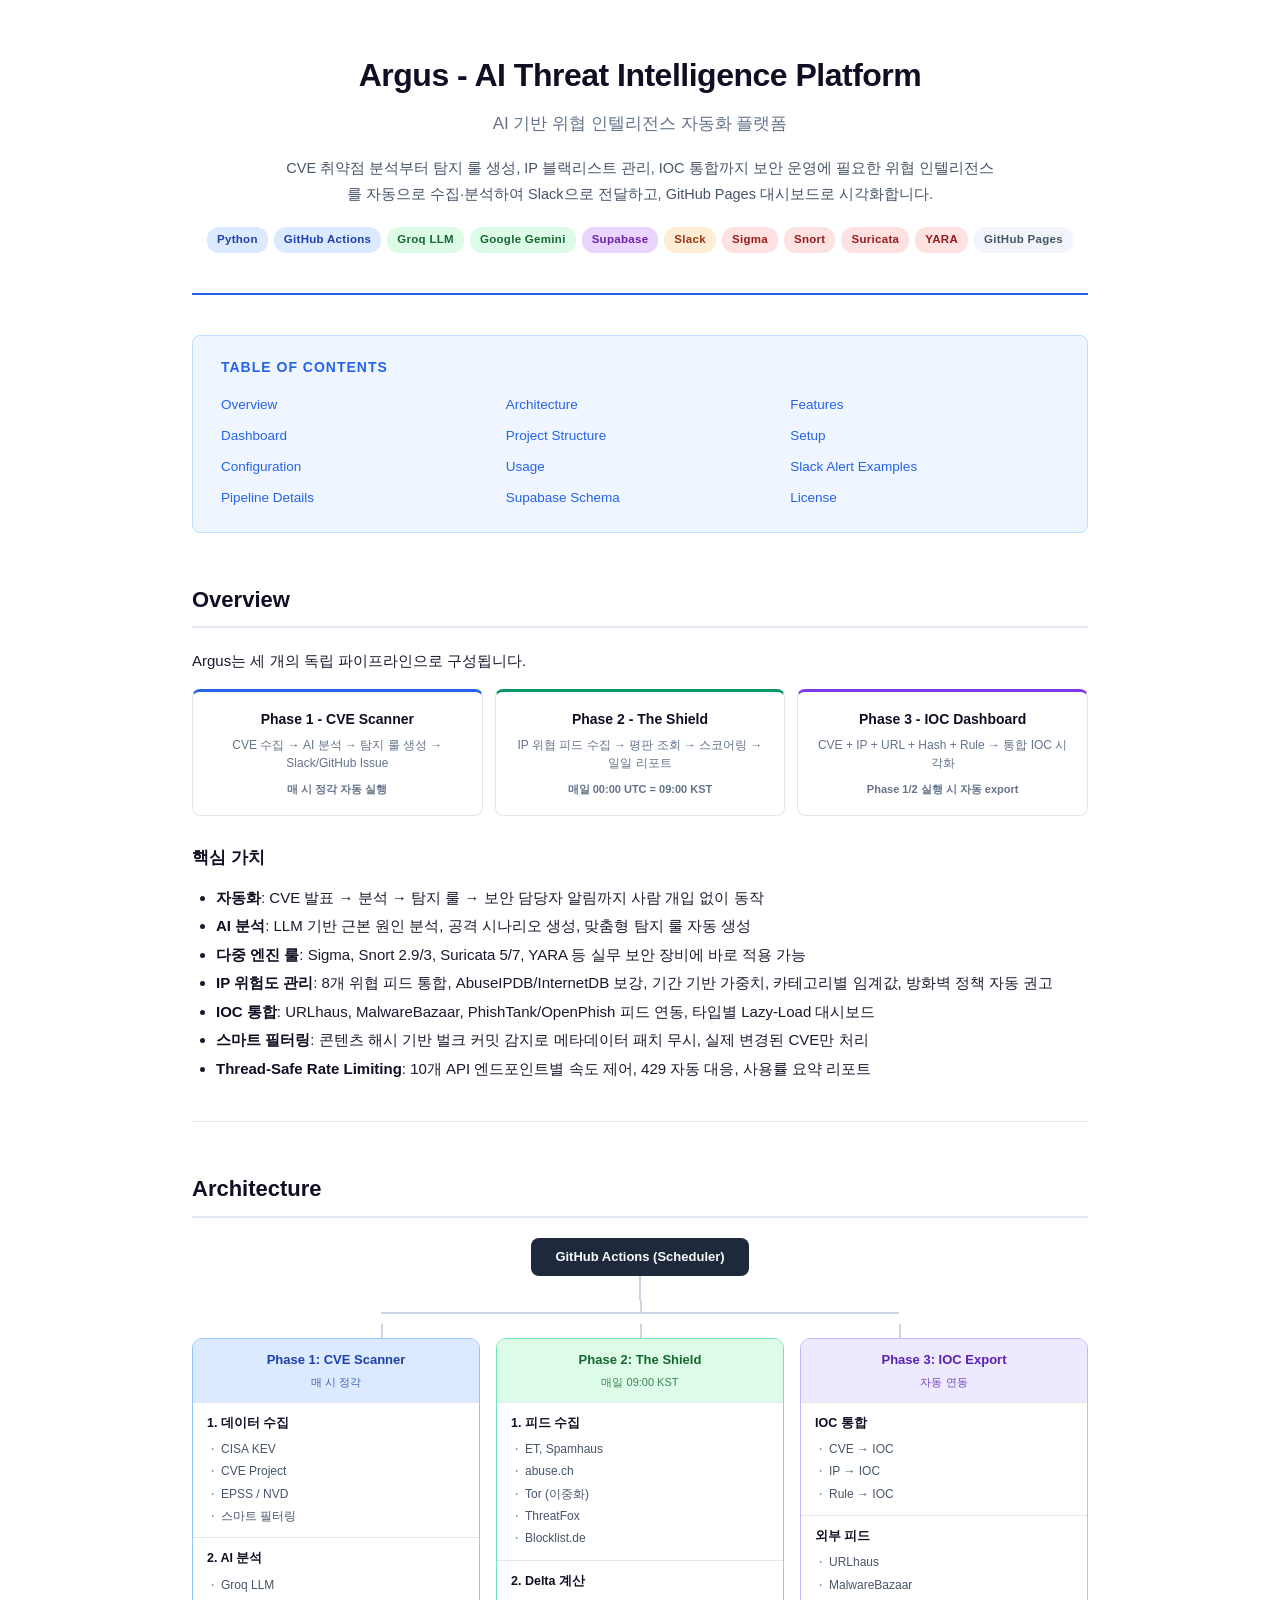
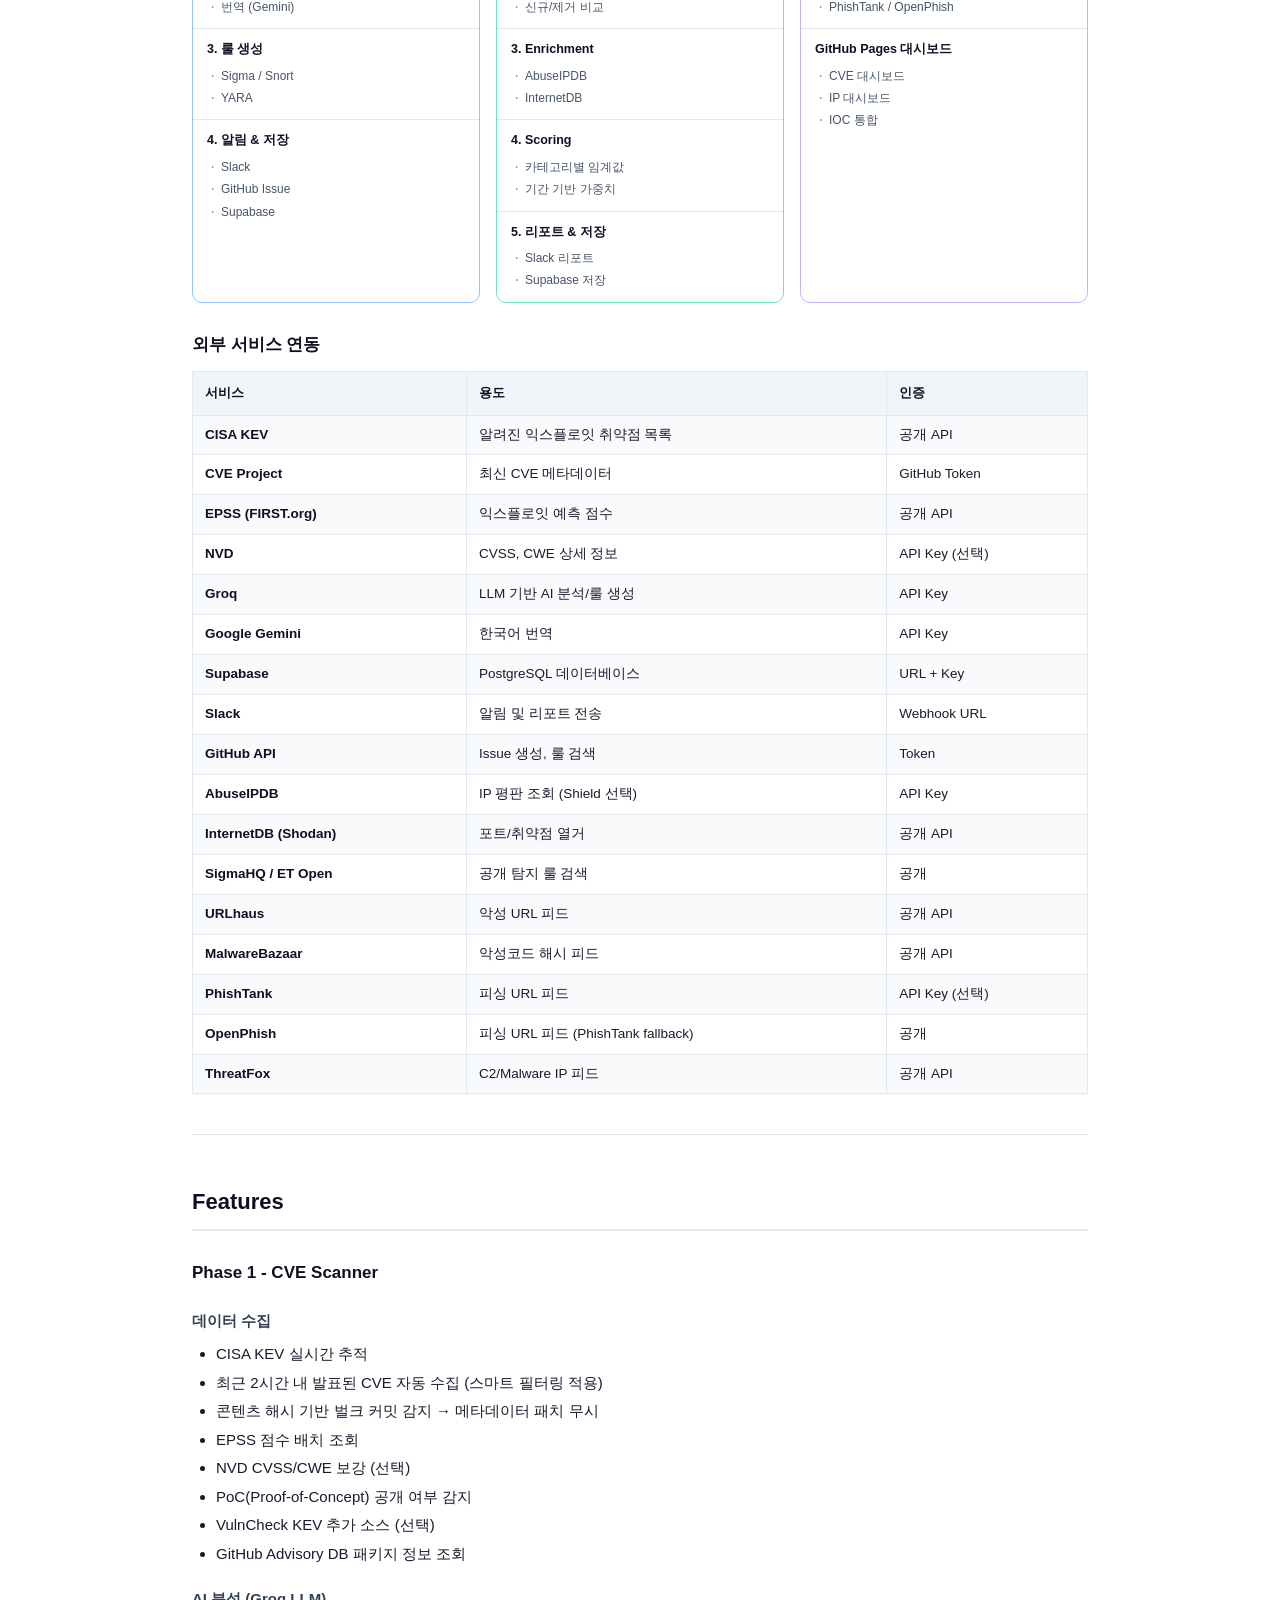
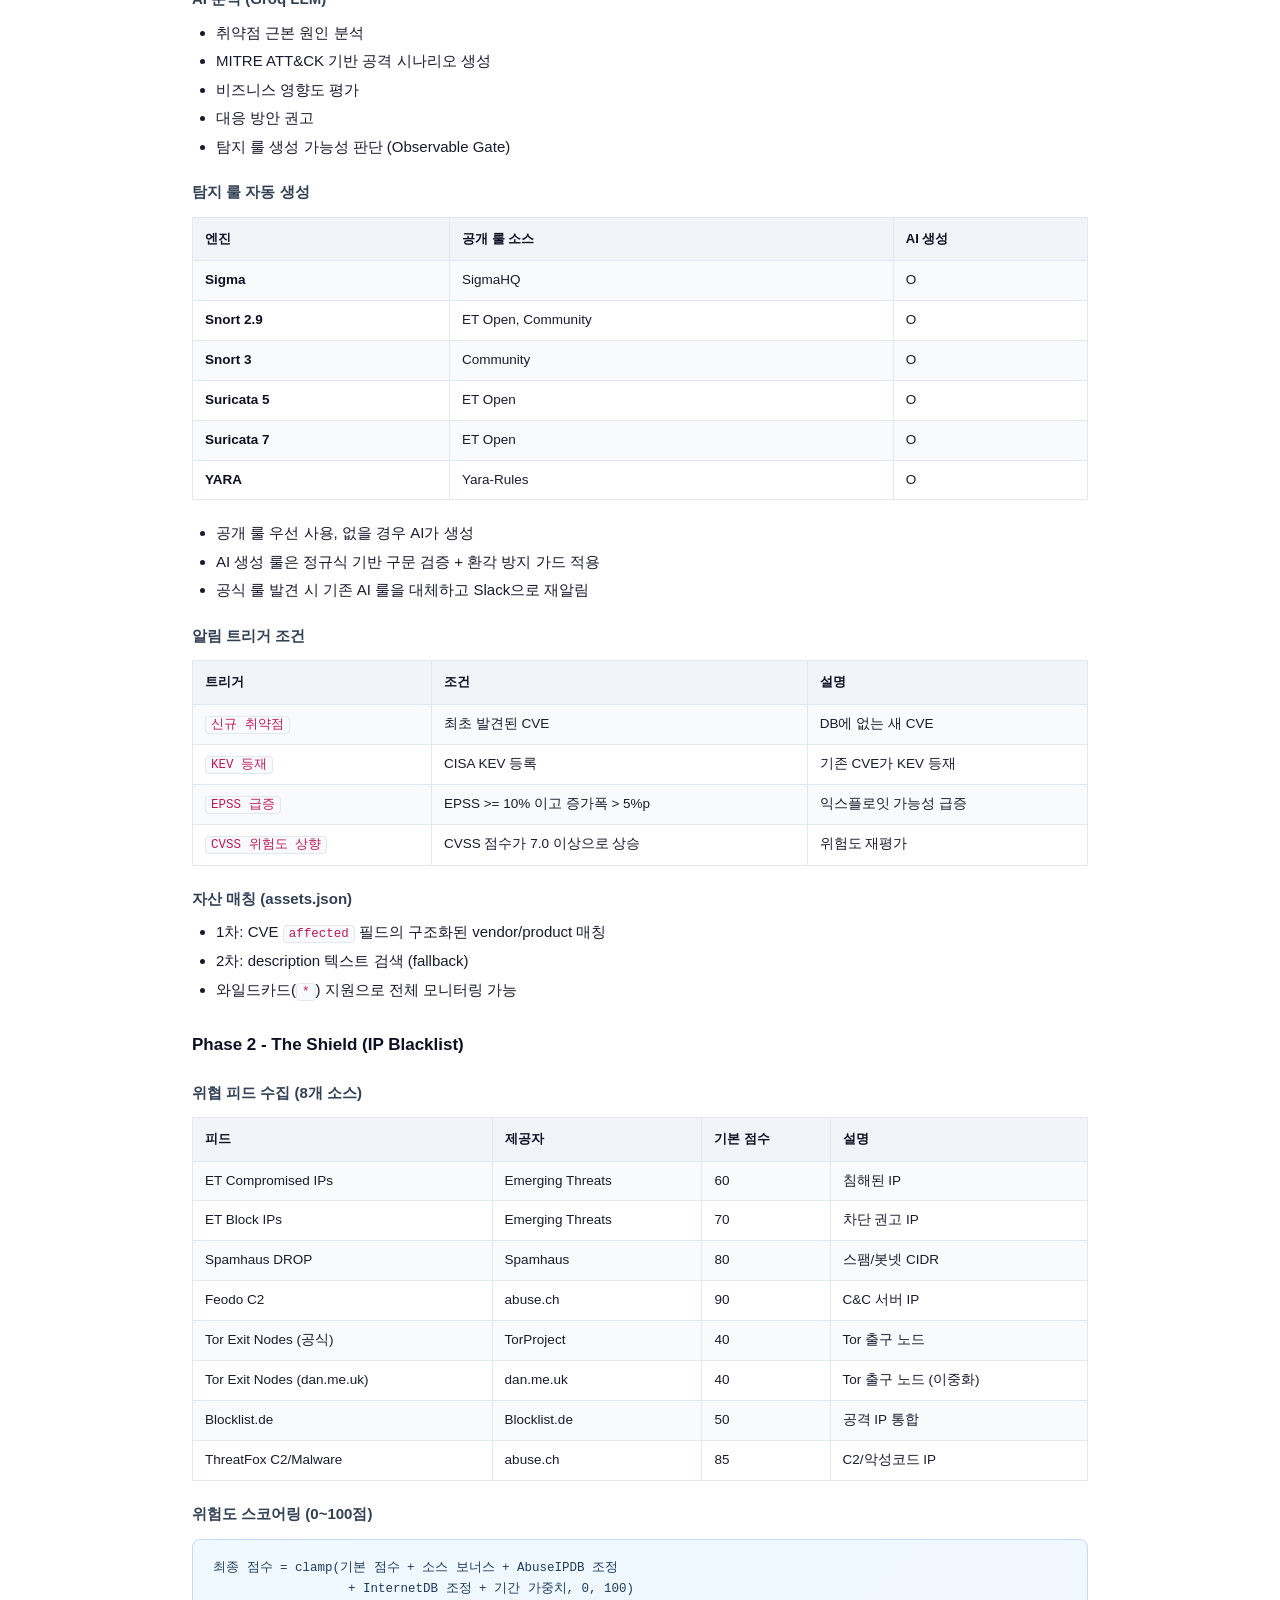
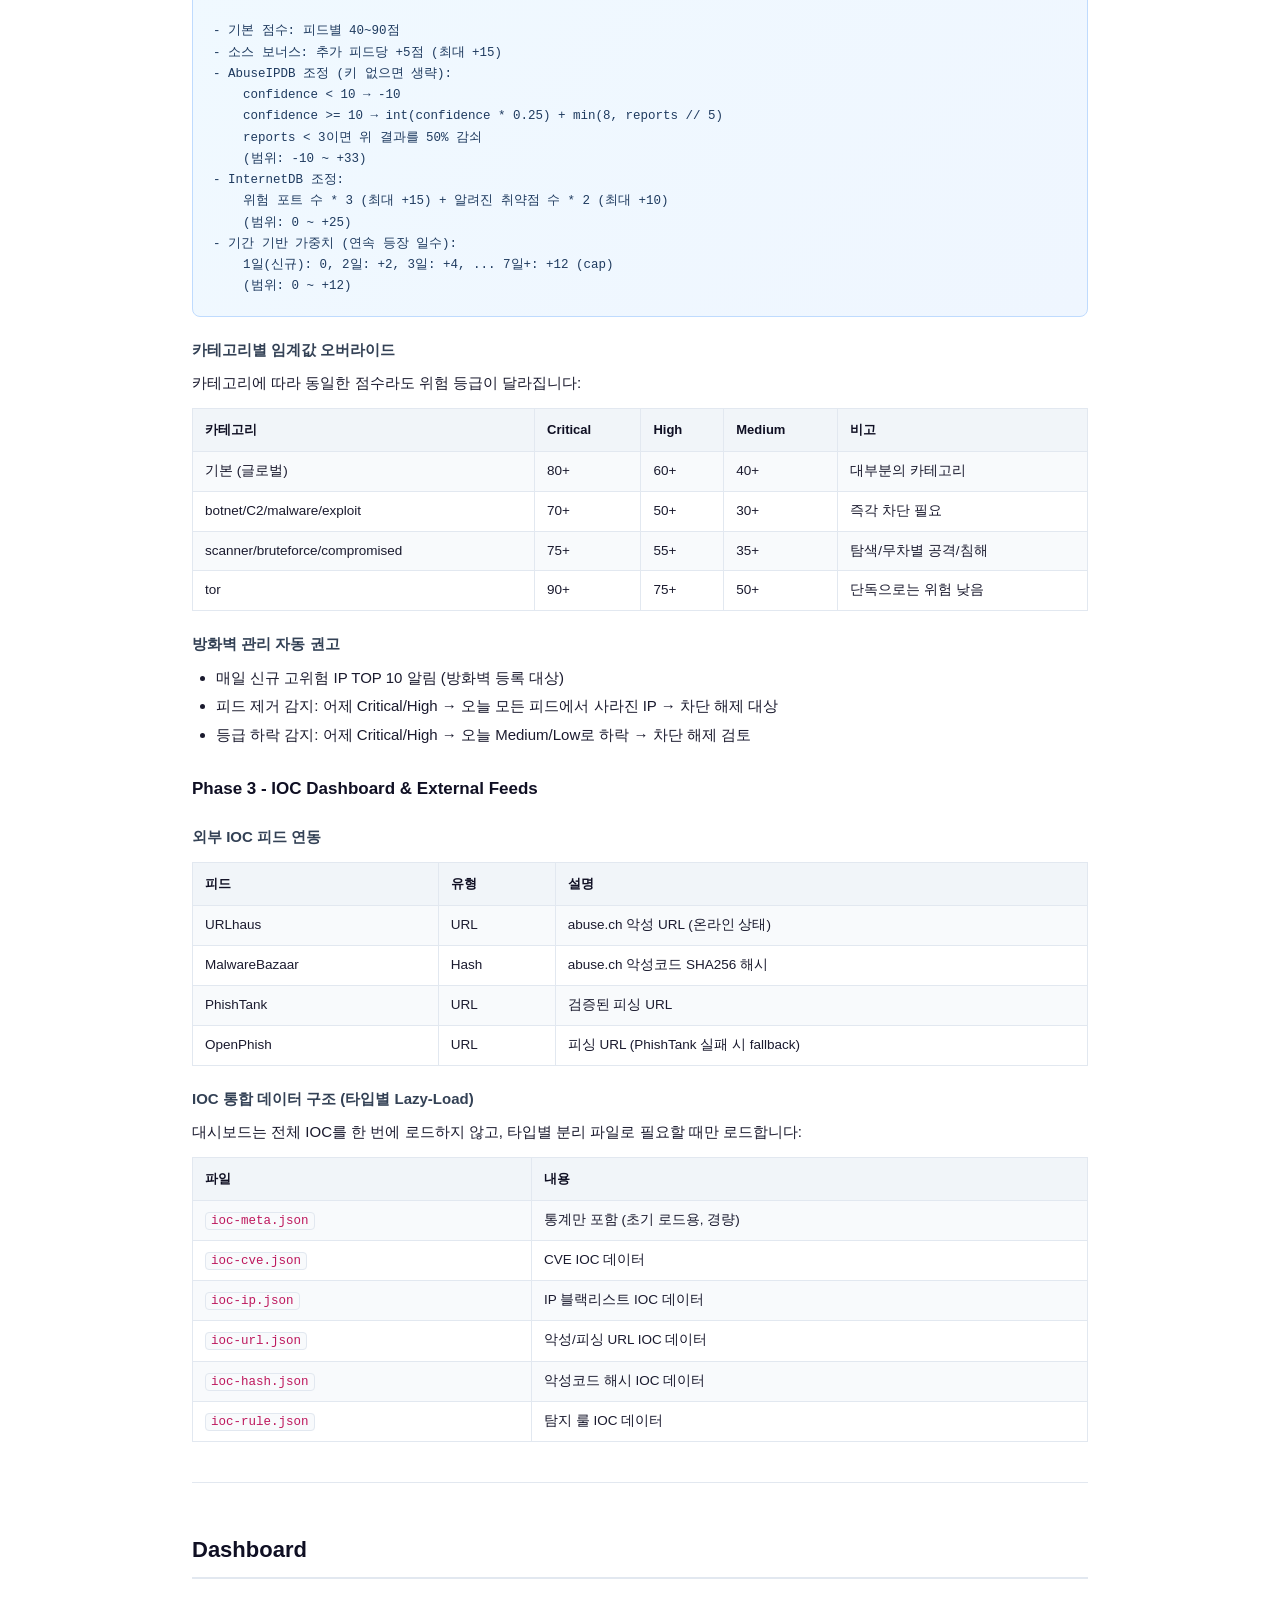
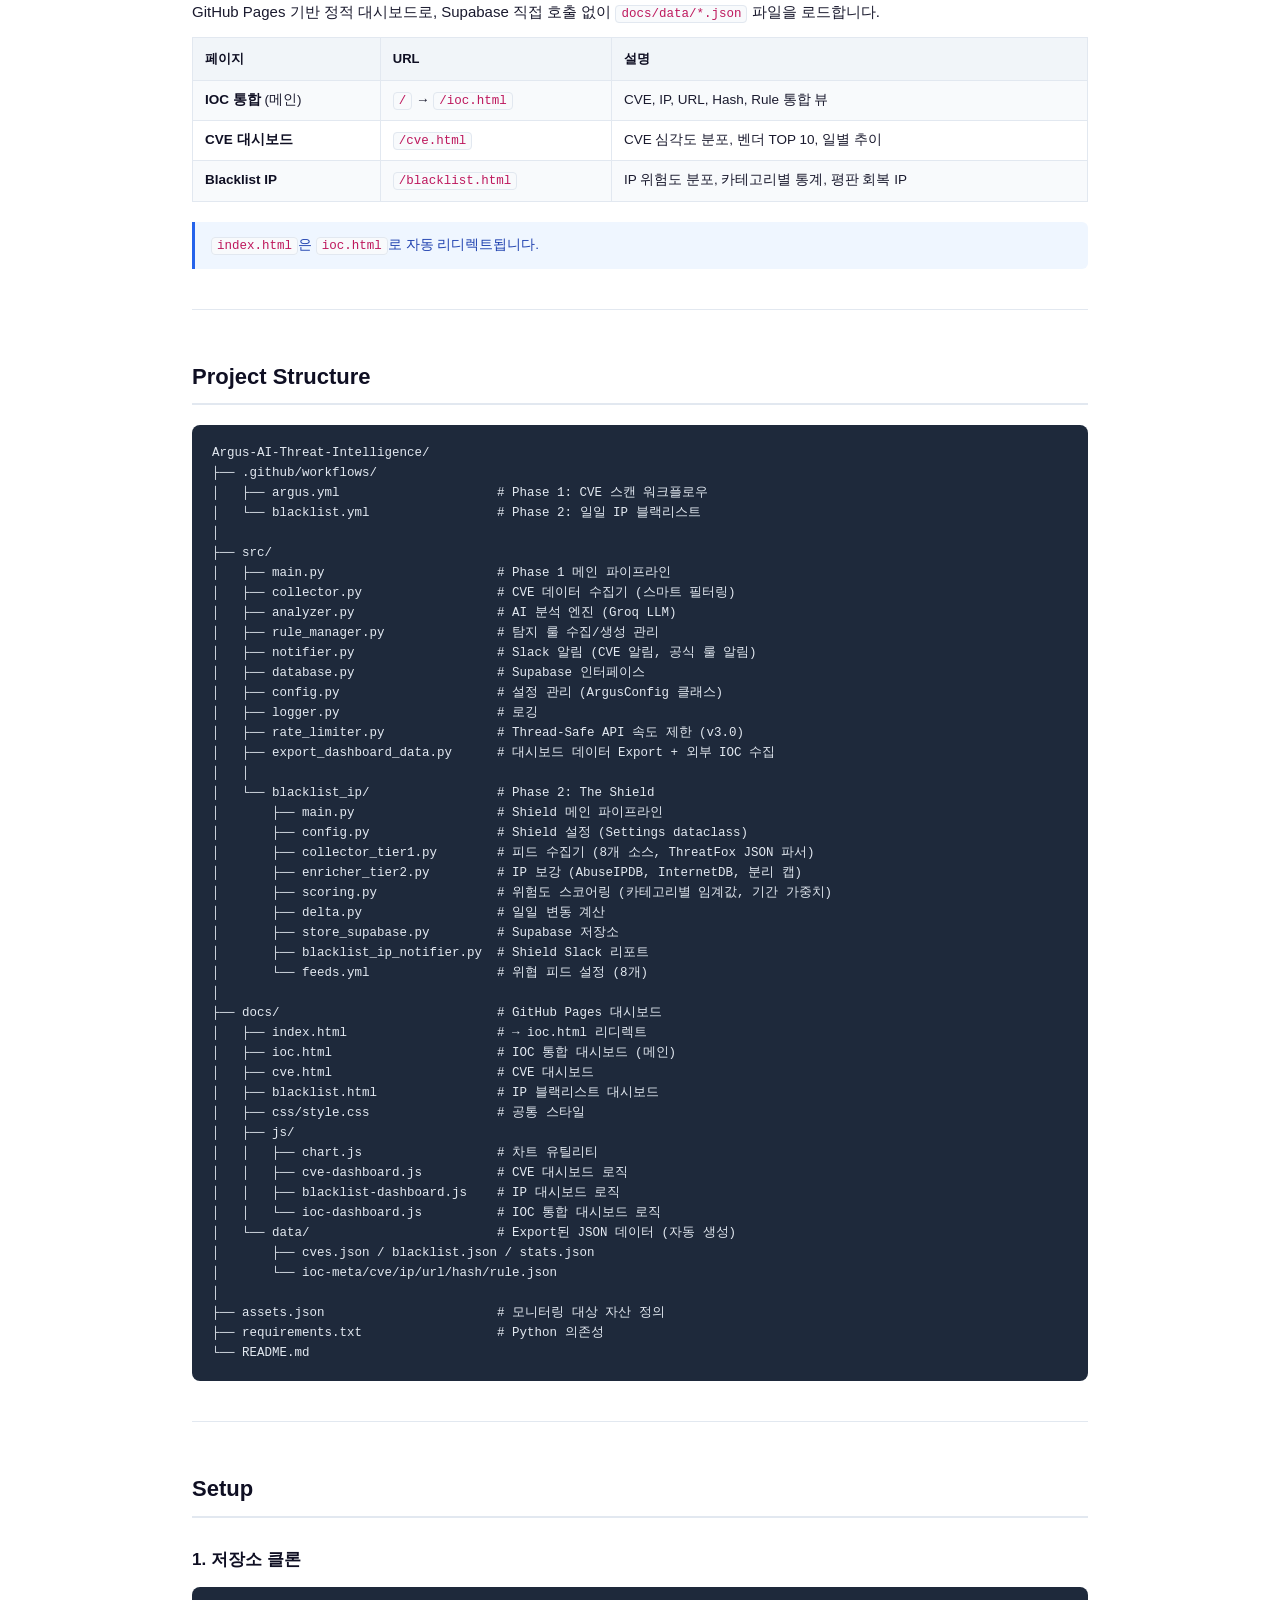
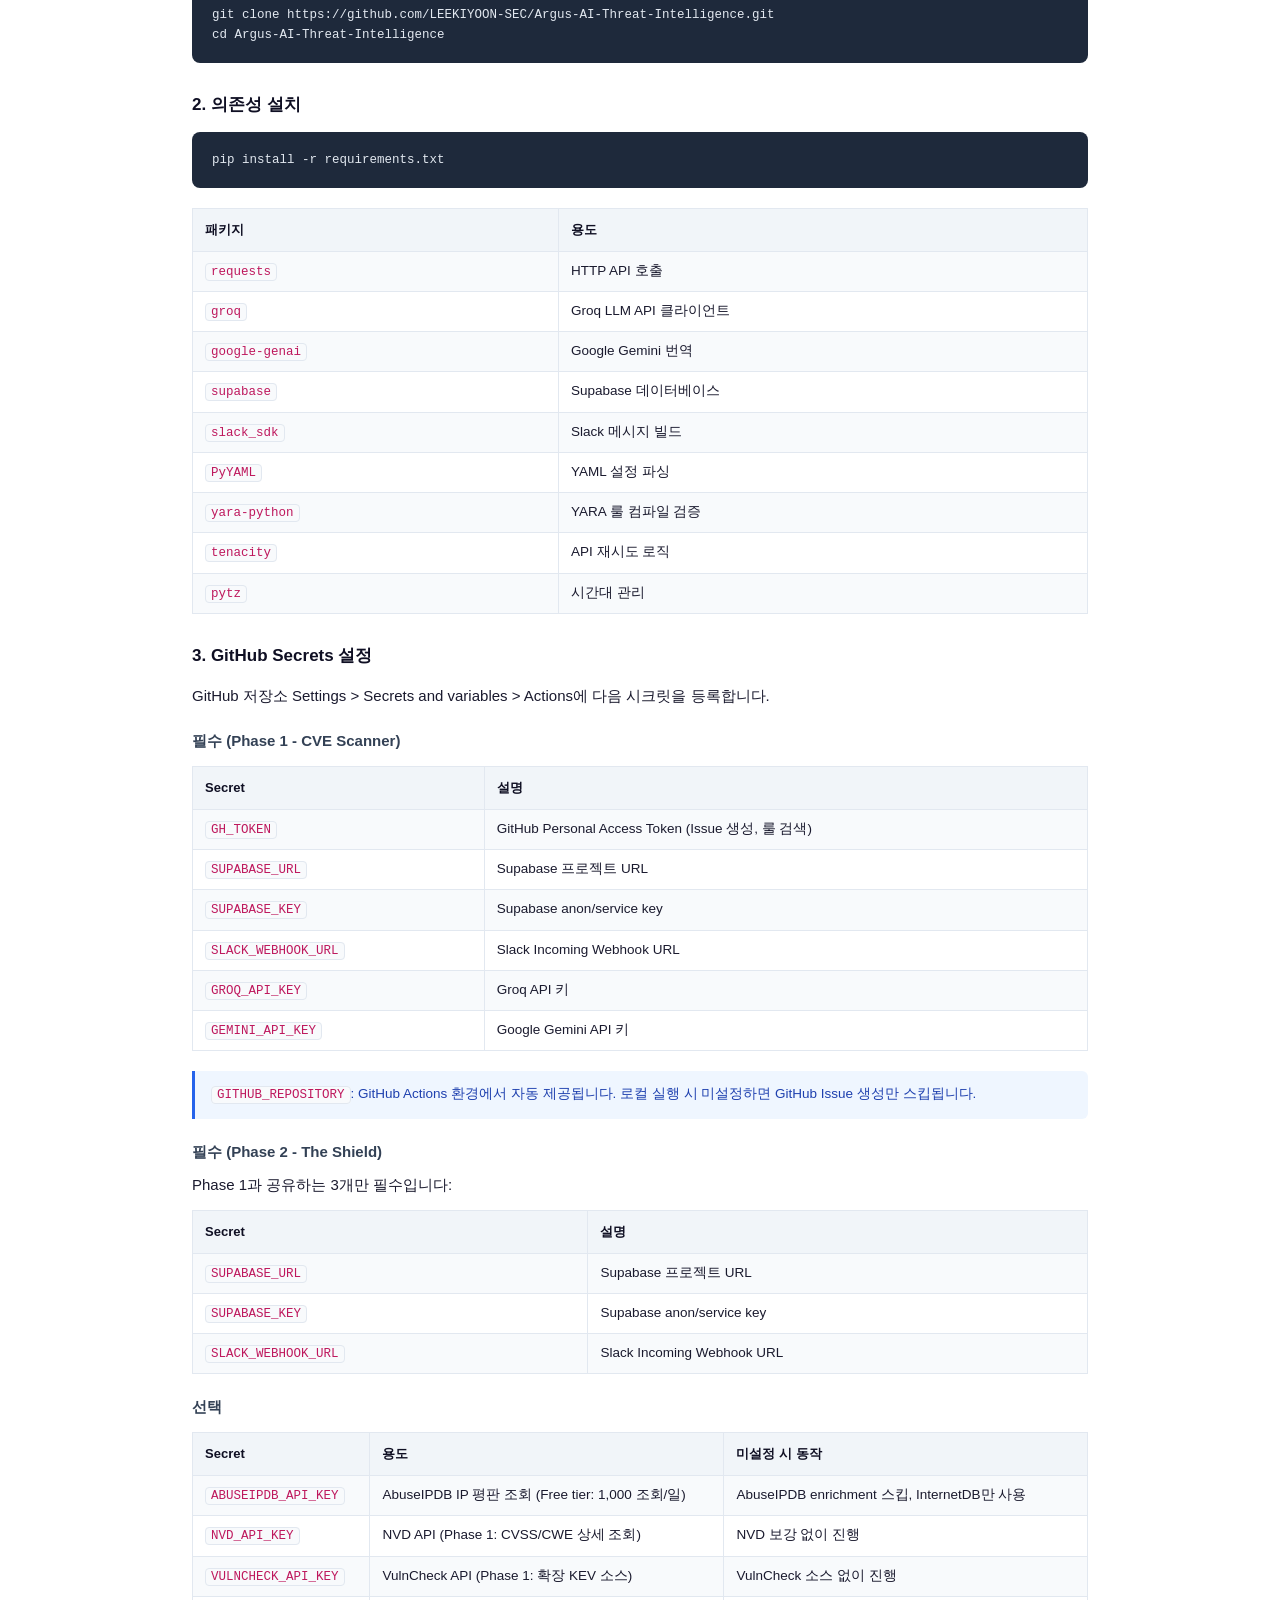
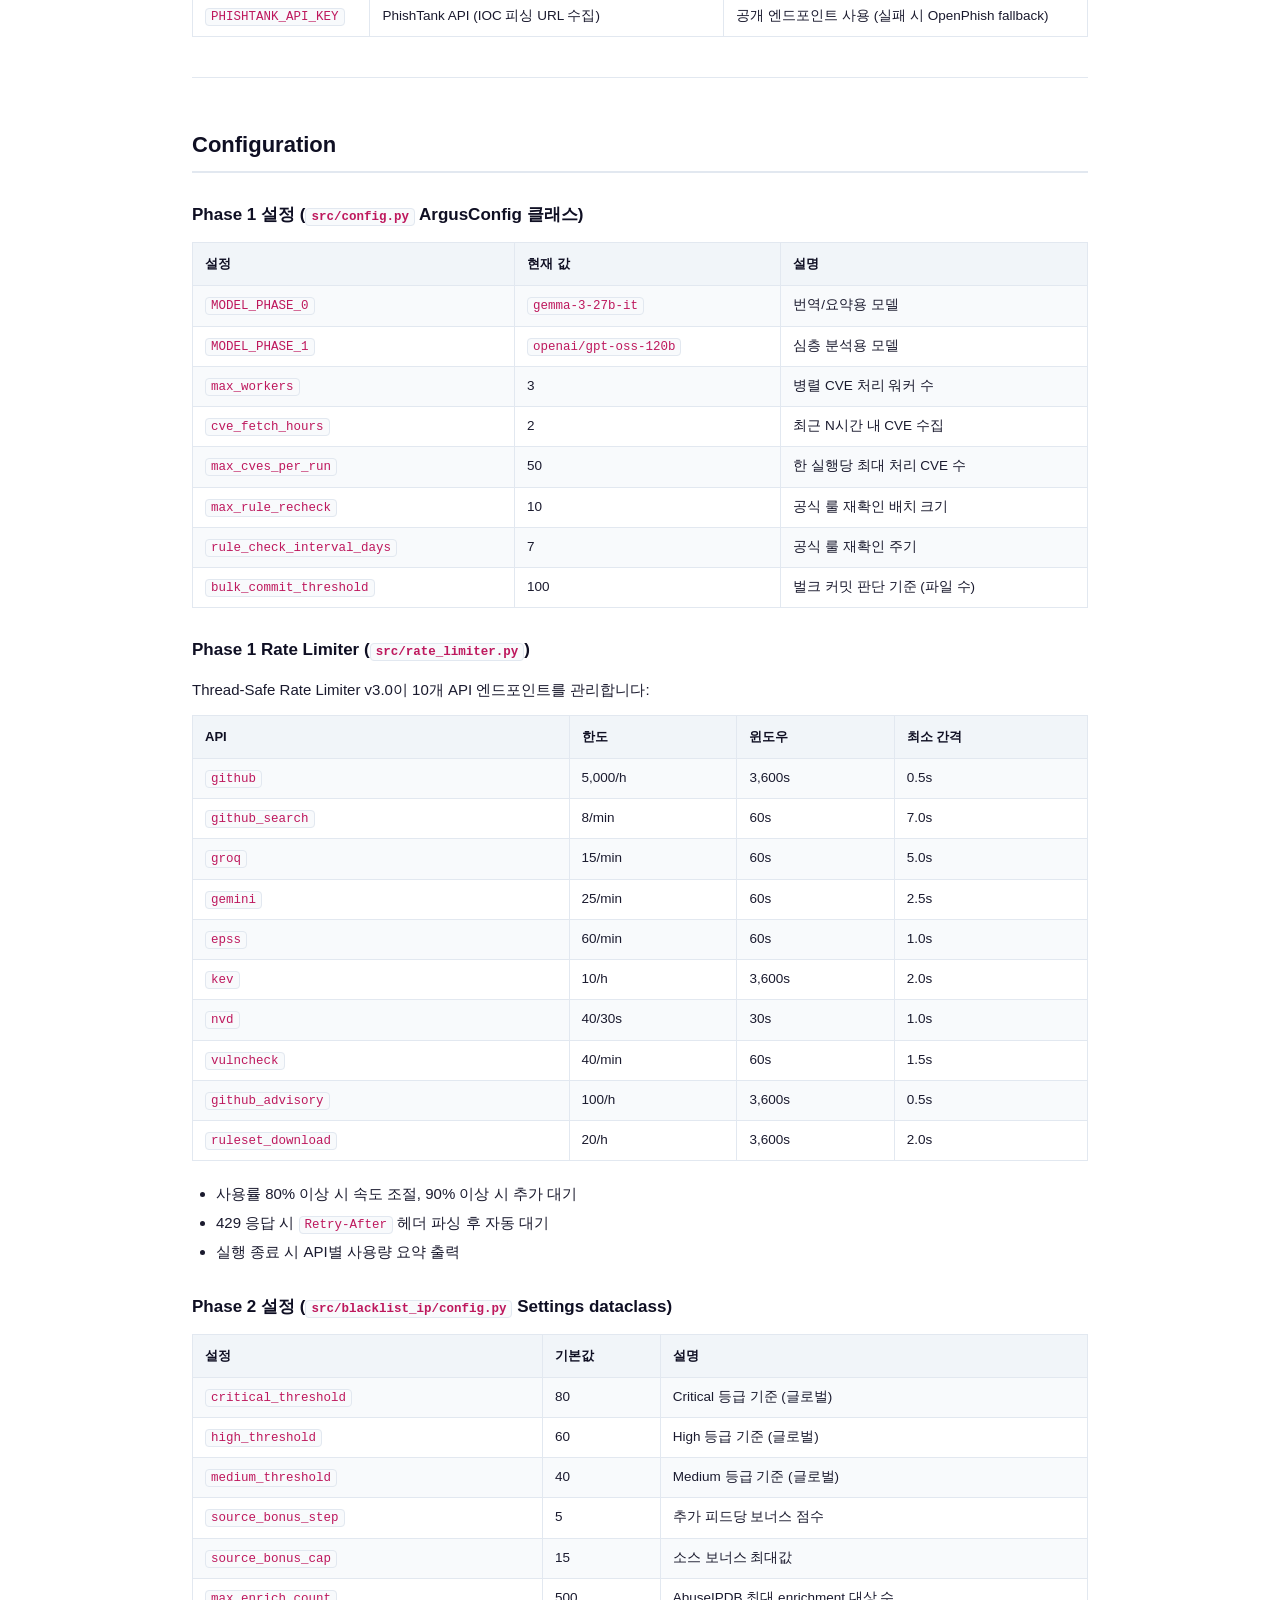
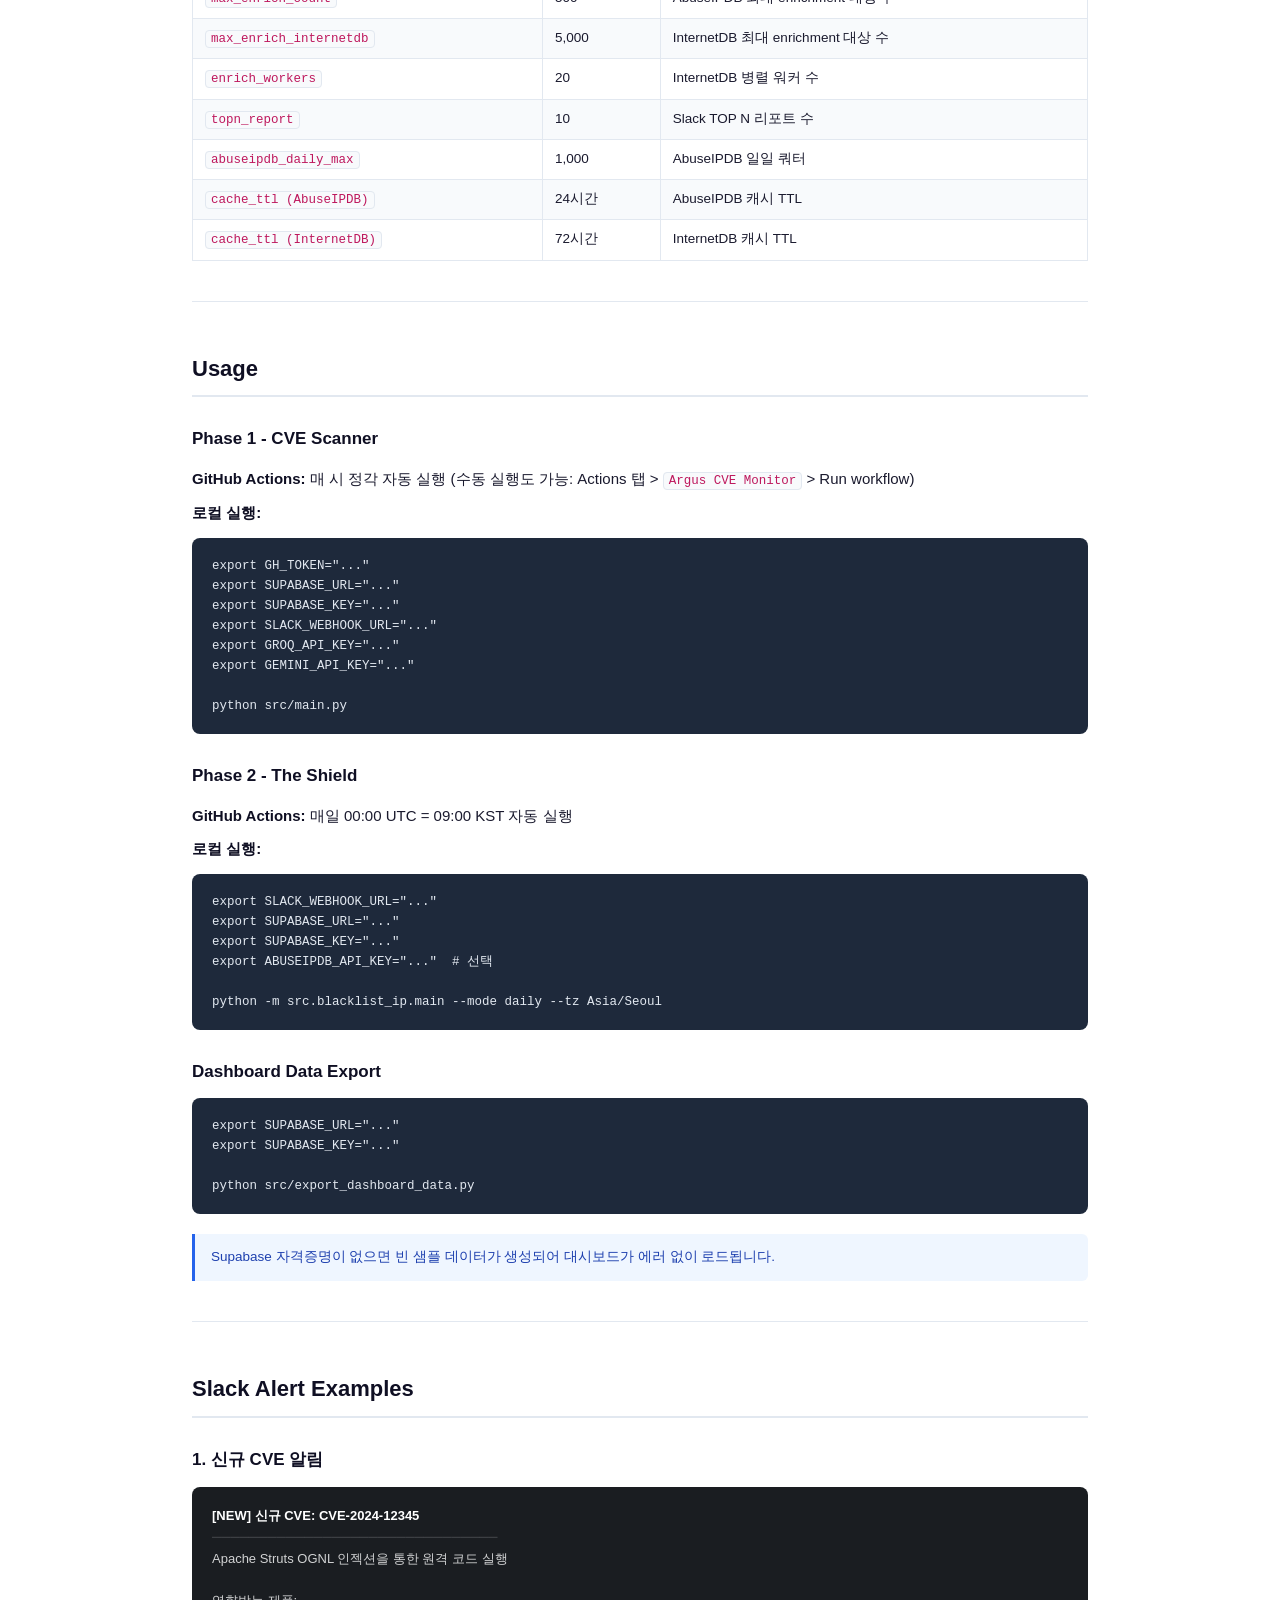
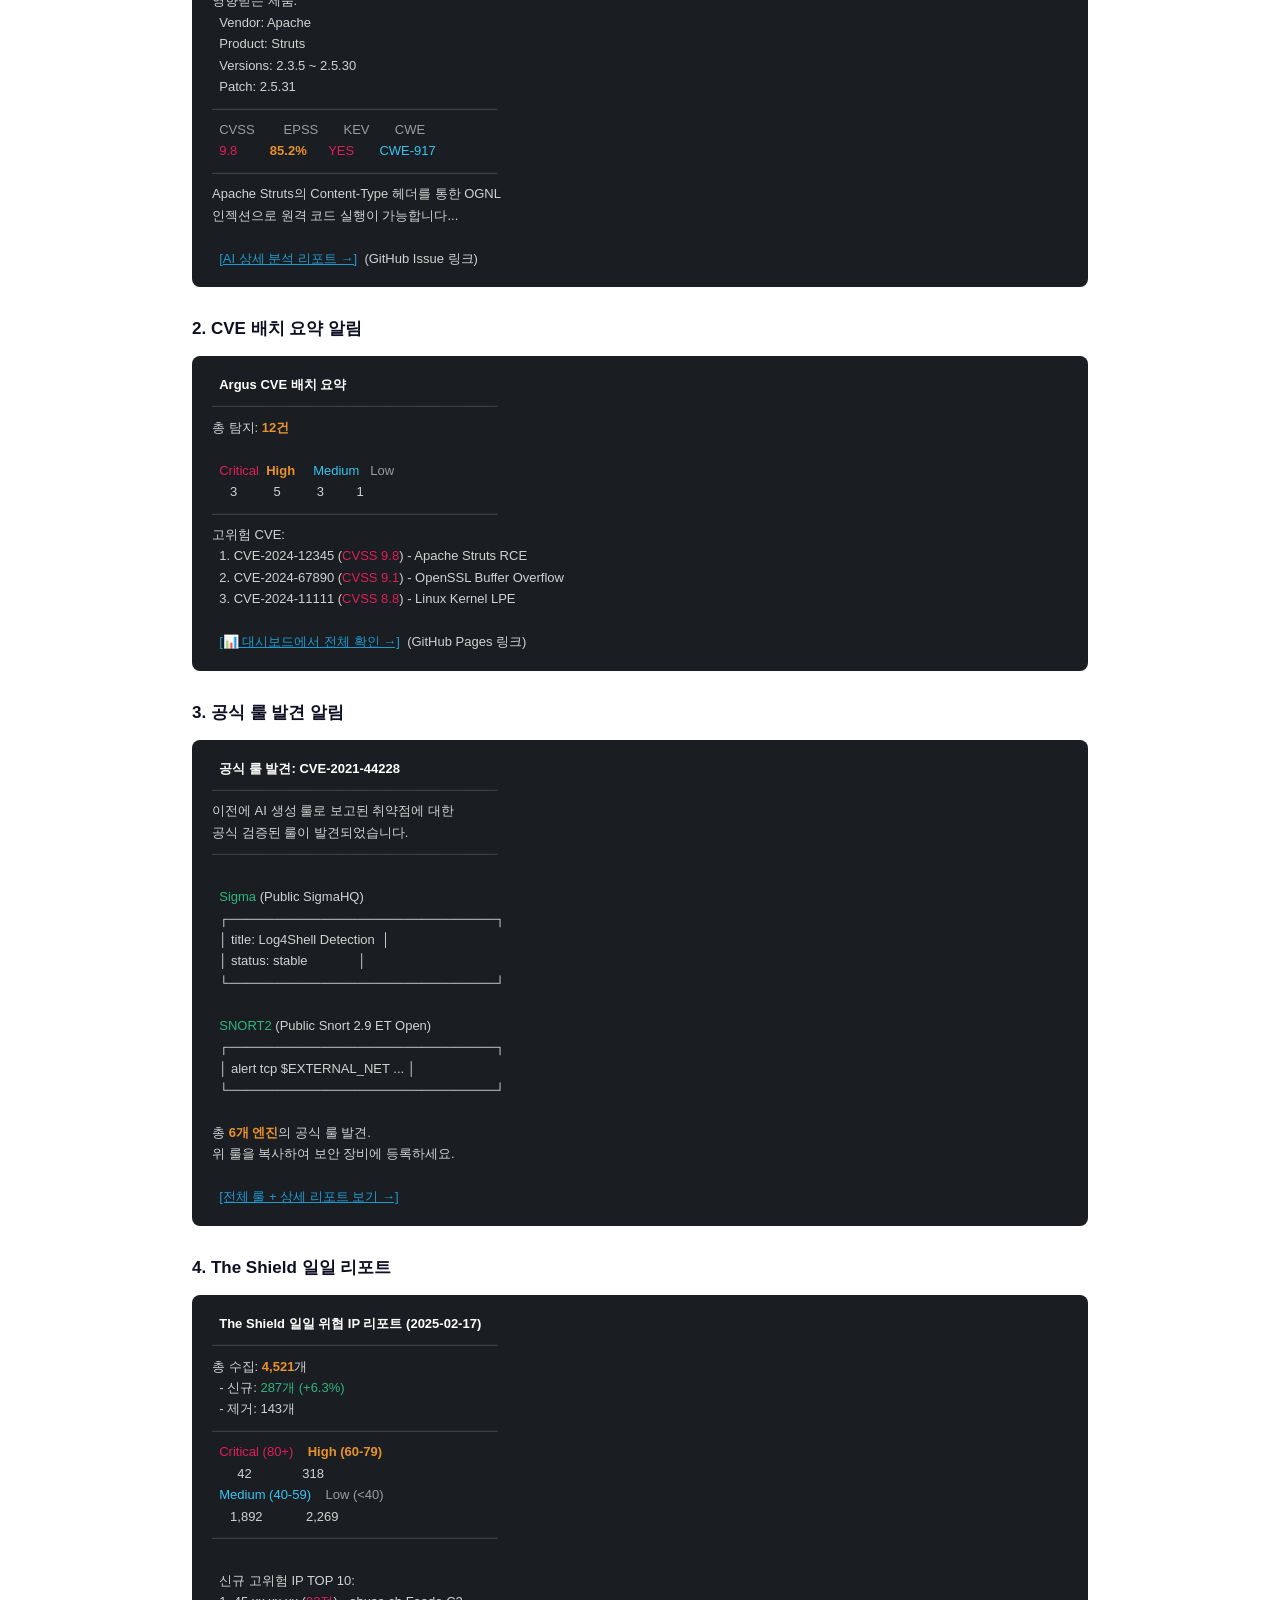
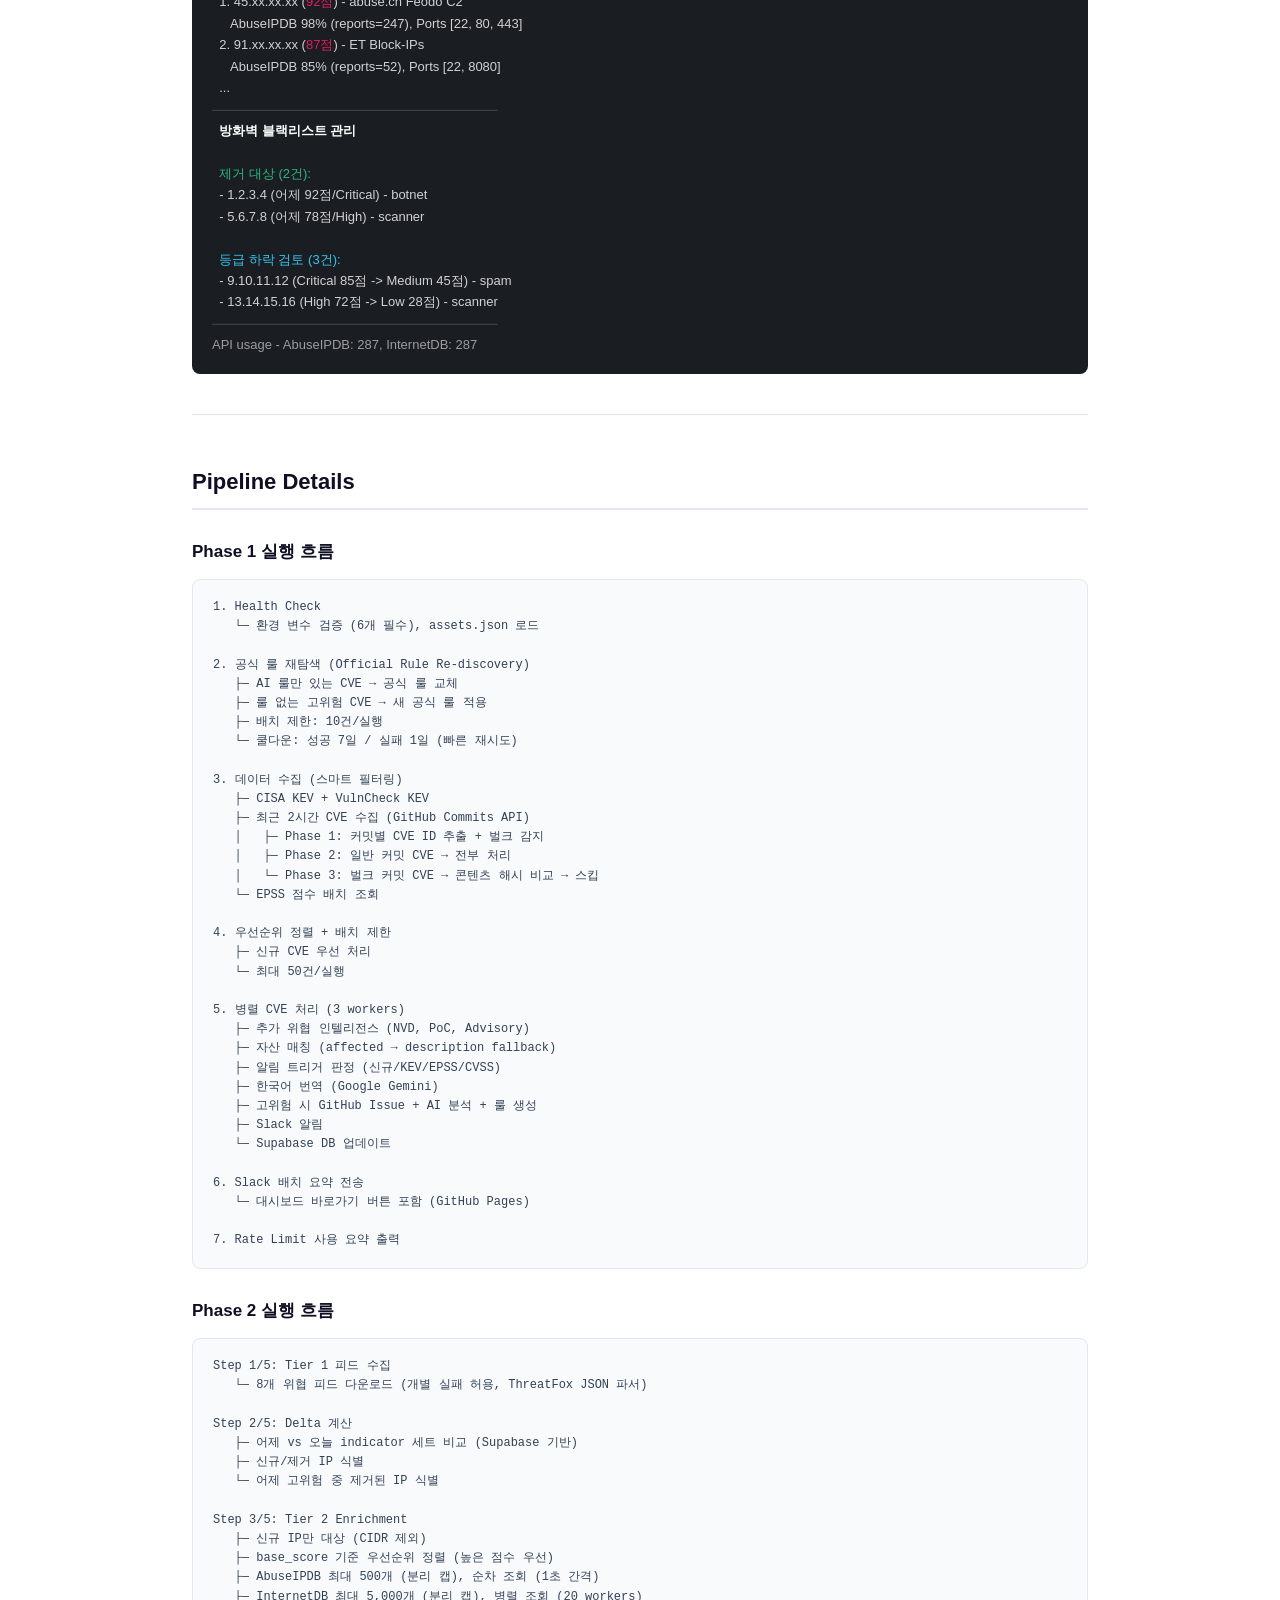
==== README.html @ 861eaf0a "Argus ver1.3" ====
<!DOCTYPE html>
<html lang="ko">
<head>
<meta charset="UTF-8">
<meta name="viewport" content="width=device-width, initial-scale=1.0">
<title>Argus - AI Threat Intelligence Platform</title>
<style>
  :root {
    --bg: #ffffff;
    --text: #1a1a2e;
    --heading: #0f0f23;
    --accent: #2563eb;
    --accent-light: #eff6ff;
    --border: #e2e8f0;
    --code-bg: #f8fafc;
    --table-head: #f1f5f9;
    --table-stripe: #f8fafc;
    --tag-bg: #e0e7ff;
    --tag-text: #3730a3;
    --success: #059669;
    --warning: #d97706;
    --danger: #dc2626;
    --info: #0284c7;
    --pre-bg: #1e293b;
    --pre-text: #e2e8f0;
  }

  * { margin: 0; padding: 0; box-sizing: border-box; }

  body {
    font-family: 'Pretendard', -apple-system, BlinkMacSystemFont, 'Segoe UI', Roboto, sans-serif;
    color: var(--text);
    background: var(--bg);
    line-height: 1.7;
    font-size: 15px;
    max-width: 960px;
    margin: 0 auto;
    padding: 48px 32px 80px;
  }

  /* Header */
  .header {
    text-align: center;
    padding-bottom: 40px;
    border-bottom: 2px solid var(--accent);
    margin-bottom: 40px;
  }
  .header h1 {
    font-size: 32px;
    font-weight: 800;
    color: var(--heading);
    letter-spacing: -0.5px;
    margin-bottom: 8px;
  }
  .header .subtitle {
    font-size: 17px;
    color: #64748b;
    font-weight: 500;
    margin-bottom: 16px;
  }
  .header .description {
    font-size: 14.5px;
    color: #475569;
    max-width: 720px;
    margin: 0 auto;
    line-height: 1.8;
  }

  /* Tech badges */
  .badges {
    display: flex;
    flex-wrap: wrap;
    gap: 6px;
    justify-content: center;
    margin-top: 20px;
  }
  .badge {
    display: inline-block;
    padding: 3px 10px;
    border-radius: 12px;
    font-size: 11.5px;
    font-weight: 600;
    letter-spacing: 0.3px;
  }
  .badge-blue { background: #dbeafe; color: #1e40af; }
  .badge-green { background: #dcfce7; color: #166534; }
  .badge-purple { background: #e9d5ff; color: #6b21a8; }
  .badge-orange { background: #ffedd5; color: #9a3412; }
  .badge-red { background: #fee2e2; color: #991b1b; }
  .badge-gray { background: #f1f5f9; color: #475569; }

  /* TOC */
  .toc {
    background: var(--accent-light);
    border: 1px solid #bfdbfe;
    border-radius: 8px;
    padding: 20px 28px;
    margin-bottom: 40px;
  }
  .toc-title {
    font-size: 14px;
    font-weight: 700;
    color: var(--accent);
    text-transform: uppercase;
    letter-spacing: 1px;
    margin-bottom: 12px;
  }
  .toc-grid {
    display: grid;
    grid-template-columns: repeat(3, 1fr);
    gap: 4px 16px;
  }
  .toc a {
    color: var(--accent);
    text-decoration: none;
    font-size: 13.5px;
    font-weight: 500;
    padding: 2px 0;
    display: block;
  }
  .toc a:hover { text-decoration: underline; }

  /* Sections */
  h2 {
    font-size: 22px;
    font-weight: 800;
    color: var(--heading);
    margin: 48px 0 20px;
    padding-bottom: 8px;
    border-bottom: 2px solid var(--border);
  }
  h3 {
    font-size: 17px;
    font-weight: 700;
    color: var(--heading);
    margin: 28px 0 12px;
  }
  h4 {
    font-size: 15px;
    font-weight: 700;
    color: #334155;
    margin: 20px 0 8px;
  }

  p { margin: 8px 0; }

  strong { font-weight: 700; color: var(--heading); }

  ul, ol {
    margin: 8px 0;
    padding-left: 24px;
  }
  li { margin: 3px 0; }

  /* Tables */
  table {
    width: 100%;
    border-collapse: collapse;
    margin: 12px 0 20px;
    font-size: 13.5px;
  }
  th {
    background: var(--table-head);
    font-weight: 700;
    text-align: left;
    padding: 10px 12px;
    border: 1px solid var(--border);
    color: var(--heading);
    font-size: 13px;
    white-space: nowrap;
  }
  td {
    padding: 8px 12px;
    border: 1px solid var(--border);
    vertical-align: top;
  }
  tr:nth-child(even) td { background: var(--table-stripe); }

  /* Code */
  code {
    font-family: 'JetBrains Mono', 'Fira Code', 'SF Mono', Consolas, monospace;
    font-size: 12.5px;
    background: var(--code-bg);
    border: 1px solid var(--border);
    padding: 1px 5px;
    border-radius: 4px;
    color: #be185d;
  }
  pre {
    background: var(--pre-bg);
    color: var(--pre-text);
    border-radius: 8px;
    padding: 18px 20px;
    overflow-x: auto;
    margin: 12px 0 20px;
    font-size: 12.5px;
    line-height: 1.6;
  }
  pre code {
    background: none;
    border: none;
    padding: 0;
    color: inherit;
    font-size: inherit;
  }

  /* Architecture diagram */
  .arch {
    margin: 20px 0 28px;
  }
  .arch-scheduler {
    text-align: center;
    margin-bottom: 0;
  }
  .arch-scheduler-box {
    display: inline-block;
    background: #1e293b;
    color: #f8fafc;
    font-weight: 700;
    font-size: 13px;
    padding: 8px 24px;
    border-radius: 8px;
  }
  .arch-connector {
    display: flex;
    justify-content: center;
    gap: 0;
  }
  .arch-connector .line {
    width: 2px;
    height: 24px;
    background: #cbd5e1;
  }
  .arch-connector-h {
    display: flex;
    align-items: flex-start;
    justify-content: center;
    position: relative;
    height: 24px;
    margin: 0 60px;
  }
  .arch-connector-h::before {
    content: '';
    position: absolute;
    top: 0;
    left: 50%;
    width: 2px;
    height: 12px;
    background: #cbd5e1;
  }
  .arch-connector-h::after {
    content: '';
    position: absolute;
    top: 12px;
    left: 16.66%;
    right: 16.66%;
    height: 2px;
    background: #cbd5e1;
  }
  .arch-branches {
    display: flex;
    justify-content: center;
    position: relative;
    height: 14px;
    margin: 0 60px;
  }
  .arch-branches .branch-line {
    position: absolute;
    top: 0;
    width: 2px;
    height: 14px;
    background: #cbd5e1;
  }
  .arch-branches .branch-line:nth-child(1) { left: 16.66%; }
  .arch-branches .branch-line:nth-child(2) { left: 50%; }
  .arch-branches .branch-line:nth-child(3) { left: 83.33%; }

  .arch-phases {
    display: grid;
    grid-template-columns: repeat(3, 1fr);
    gap: 16px;
  }
  .arch-phase {
    border-radius: 10px;
    overflow: hidden;
    border: 1px solid var(--border);
  }
  .arch-phase.p1 { border-color: #93c5fd; }
  .arch-phase.p2 { border-color: #6ee7b7; }
  .arch-phase.p3 { border-color: #c4b5fd; }

  .arch-phase-header {
    padding: 10px 14px;
    font-weight: 700;
    font-size: 13px;
    text-align: center;
  }
  .arch-phase.p1 .arch-phase-header { background: #dbeafe; color: #1e40af; }
  .arch-phase.p2 .arch-phase-header { background: #dcfce7; color: #166534; }
  .arch-phase.p3 .arch-phase-header { background: #ede9fe; color: #5b21b6; }

  .arch-phase-sub {
    font-size: 11px;
    font-weight: 500;
    opacity: 0.8;
    display: block;
    margin-top: 2px;
  }

  .arch-step {
    padding: 10px 14px;
    border-top: 1px solid var(--border);
  }
  .arch-step-title {
    font-size: 12.5px;
    font-weight: 700;
    color: var(--heading);
    margin-bottom: 4px;
  }
  .arch-step-items {
    list-style: none;
    padding: 0;
    margin: 0;
  }
  .arch-step-items li {
    font-size: 12px;
    color: #475569;
    padding: 1px 0;
    padding-left: 14px;
    position: relative;
    margin: 0;
  }
  .arch-step-items li::before {
    content: '·';
    position: absolute;
    left: 4px;
    font-weight: 700;
    color: #94a3b8;
  }

  /* Blockquote / Note */
  blockquote {
    border-left: 3px solid var(--accent);
    background: var(--accent-light);
    padding: 12px 16px;
    margin: 12px 0;
    border-radius: 0 6px 6px 0;
    font-size: 13.5px;
    color: #1e40af;
  }
  blockquote p { margin: 0; }

  /* Slack examples */
  .slack-example {
    background: #1a1d21;
    color: #d1d2d3;
    border-radius: 8px;
    padding: 18px 20px;
    margin: 12px 0 20px;
    font-family: 'Lato', 'Noto Sans KR', sans-serif;
    font-size: 13px;
    line-height: 1.65;
    white-space: pre-wrap;
    word-break: break-word;
  }
  .slack-example .s-title { color: #ffffff; font-weight: 700; }
  .slack-example .s-sep { color: #4a4d51; }
  .slack-example .s-label { color: #9b9d9f; }
  .slack-example .s-value { color: #e8912d; font-weight: 700; }
  .slack-example .s-green { color: #2eb67d; }
  .slack-example .s-red { color: #e01e5a; }
  .slack-example .s-blue { color: #36c5f0; }
  .slack-example .s-link { color: #1d9bd1; text-decoration: underline; }

  /* SQL */
  .sql-block {
    background: #1e293b;
    color: #e2e8f0;
    border-radius: 8px;
    padding: 18px 20px;
    margin: 12px 0 20px;
    font-size: 12.5px;
    line-height: 1.6;
    overflow-x: auto;
  }
  .sql-block .kw { color: #93c5fd; font-weight: 700; }
  .sql-block .type { color: #86efac; }
  .sql-block .val { color: #fbbf24; }
  .sql-block .comment { color: #64748b; font-style: italic; }

  /* Scoring formula */
  .formula-box {
    background: linear-gradient(135deg, #f0f9ff, #eff6ff);
    border: 1px solid #bfdbfe;
    border-radius: 8px;
    padding: 18px 20px;
    margin: 12px 0 20px;
    font-family: 'JetBrains Mono', monospace;
    font-size: 12.5px;
    line-height: 1.7;
    color: #1e3a5f;
    white-space: pre-wrap;
  }

  /* Pipeline flow */
  .pipeline {
    background: #f8fafc;
    border: 1px solid var(--border);
    border-radius: 8px;
    padding: 18px 20px;
    margin: 12px 0 20px;
    font-family: 'JetBrains Mono', monospace;
    font-size: 12px;
    line-height: 1.6;
    white-space: pre;
    overflow-x: auto;
    color: #334155;
  }

  /* Section divider */
  hr {
    border: none;
    border-top: 1px solid var(--border);
    margin: 40px 0;
  }

  /* Phase cards */
  .phase-grid {
    display: grid;
    grid-template-columns: repeat(3, 1fr);
    gap: 12px;
    margin: 16px 0 24px;
  }
  .phase-card {
    border: 1px solid var(--border);
    border-radius: 8px;
    padding: 16px;
    text-align: center;
  }
  .phase-card.p1 { border-top: 3px solid #2563eb; }
  .phase-card.p2 { border-top: 3px solid #059669; }
  .phase-card.p3 { border-top: 3px solid #7c3aed; }
  .phase-card .phase-name {
    font-size: 14px;
    font-weight: 700;
    color: var(--heading);
    margin-bottom: 4px;
  }
  .phase-card .phase-desc {
    font-size: 12px;
    color: #64748b;
    line-height: 1.5;
  }
  .phase-card .phase-schedule {
    margin-top: 8px;
    font-size: 11px;
    font-weight: 600;
    color: #64748b;
  }

  /* License */
  .license {
    background: #f8fafc;
    border: 1px solid var(--border);
    border-radius: 8px;
    padding: 20px;
    font-size: 12.5px;
    color: #64748b;
    line-height: 1.7;
    margin-top: 12px;
  }

  /* Print */
  @media print {
    body { padding: 24px 16px; font-size: 13px; max-width: 100%; }
    .header { padding-bottom: 24px; margin-bottom: 24px; }
    .header h1 { font-size: 26px; }
    h2 { font-size: 18px; margin-top: 28px; }
    h3 { font-size: 15px; }
    pre, .slack-example, .sql-block, .formula-box, .pipeline {
      font-size: 11px;
      padding: 12px;
    }
    table { font-size: 12px; }
    th, td { padding: 6px 8px; }
    .toc-grid { grid-template-columns: repeat(4, 1fr); }
    .phase-grid { gap: 8px; }
    .arch-phases { gap: 8px; }
    .arch-connector-h { margin: 0 40px; }
    .arch-branches { margin: 0 40px; }
    .arch-step { padding: 6px 10px; }
    .arch-step-title { font-size: 11px; }
    .arch-step-items li { font-size: 11px; }
  }
</style>
</head>
<body>

<!-- Header -->
<div class="header">
  <h1>Argus - AI Threat Intelligence Platform</h1>
  <div class="subtitle">AI 기반 위협 인텔리전스 자동화 플랫폼</div>
  <div class="description">
    CVE 취약점 분석부터 탐지 룰 생성, IP 블랙리스트 관리, IOC 통합까지 보안 운영에 필요한 위협 인텔리전스를 자동으로 수집·분석하여 Slack으로 전달하고, GitHub Pages 대시보드로 시각화합니다.
  </div>
  <div class="badges">
    <span class="badge badge-blue">Python</span>
    <span class="badge badge-blue">GitHub Actions</span>
    <span class="badge badge-green">Groq LLM</span>
    <span class="badge badge-green">Google Gemini</span>
    <span class="badge badge-purple">Supabase</span>
    <span class="badge badge-orange">Slack</span>
    <span class="badge badge-red">Sigma</span>
    <span class="badge badge-red">Snort</span>
    <span class="badge badge-red">Suricata</span>
    <span class="badge badge-red">YARA</span>
    <span class="badge badge-gray">GitHub Pages</span>
  </div>
</div>

<!-- TOC -->
<div class="toc">
  <div class="toc-title">Table of Contents</div>
  <div class="toc-grid">
    <a href="#overview">Overview</a>
    <a href="#architecture">Architecture</a>
    <a href="#features">Features</a>
    <a href="#dashboard">Dashboard</a>
    <a href="#project-structure">Project Structure</a>
    <a href="#setup">Setup</a>
    <a href="#configuration">Configuration</a>
    <a href="#usage">Usage</a>
    <a href="#slack-alert-examples">Slack Alert Examples</a>
    <a href="#pipeline-details">Pipeline Details</a>
    <a href="#supabase-schema">Supabase Schema</a>
    <a href="#license">License</a>
  </div>
</div>

<!-- Overview -->
<h2 id="overview">Overview</h2>

<p>Argus는 세 개의 독립 파이프라인으로 구성됩니다.</p>

<div class="phase-grid">
  <div class="phase-card p1">
    <div class="phase-name">Phase 1 - CVE Scanner</div>
    <div class="phase-desc">CVE 수집 → AI 분석 → 탐지 룰 생성 → Slack/GitHub Issue</div>
    <div class="phase-schedule">매 시 정각 자동 실행</div>
  </div>
  <div class="phase-card p2">
    <div class="phase-name">Phase 2 - The Shield</div>
    <div class="phase-desc">IP 위협 피드 수집 → 평판 조회 → 스코어링 → 일일 리포트</div>
    <div class="phase-schedule">매일 00:00 UTC = 09:00 KST</div>
  </div>
  <div class="phase-card p3">
    <div class="phase-name">Phase 3 - IOC Dashboard</div>
    <div class="phase-desc">CVE + IP + URL + Hash + Rule → 통합 IOC 시각화</div>
    <div class="phase-schedule">Phase 1/2 실행 시 자동 export</div>
  </div>
</div>

<h3>핵심 가치</h3>
<ul>
  <li><strong>자동화</strong>: CVE 발표 → 분석 → 탐지 룰 → 보안 담당자 알림까지 사람 개입 없이 동작</li>
  <li><strong>AI 분석</strong>: LLM 기반 근본 원인 분석, 공격 시나리오 생성, 맞춤형 탐지 룰 자동 생성</li>
  <li><strong>다중 엔진 룰</strong>: Sigma, Snort 2.9/3, Suricata 5/7, YARA 등 실무 보안 장비에 바로 적용 가능</li>
  <li><strong>IP 위험도 관리</strong>: 8개 위협 피드 통합, AbuseIPDB/InternetDB 보강, 기간 기반 가중치, 카테고리별 임계값, 방화벽 정책 자동 권고</li>
  <li><strong>IOC 통합</strong>: URLhaus, MalwareBazaar, PhishTank/OpenPhish 피드 연동, 타입별 Lazy-Load 대시보드</li>
  <li><strong>스마트 필터링</strong>: 콘텐츠 해시 기반 벌크 커밋 감지로 메타데이터 패치 무시, 실제 변경된 CVE만 처리</li>
  <li><strong>Thread-Safe Rate Limiting</strong>: 10개 API 엔드포인트별 속도 제어, 429 자동 대응, 사용률 요약 리포트</li>
</ul>

<hr>

<!-- Architecture -->
<h2 id="architecture">Architecture</h2>

<div class="arch">
  <!-- Scheduler -->
  <div class="arch-scheduler">
    <div class="arch-scheduler-box">GitHub Actions (Scheduler)</div>
  </div>
  <div class="arch-connector"><div class="line"></div></div>
  <div class="arch-connector-h"></div>
  <div class="arch-branches">
    <div class="branch-line"></div>
    <div class="branch-line"></div>
    <div class="branch-line"></div>
  </div>

  <!-- 3 Phases -->
  <div class="arch-phases">

    <!-- Phase 1 -->
    <div class="arch-phase p1">
      <div class="arch-phase-header">
        Phase 1: CVE Scanner
        <span class="arch-phase-sub">매 시 정각</span>
      </div>
      <div class="arch-step">
        <div class="arch-step-title">1. 데이터 수집</div>
        <ul class="arch-step-items">
          <li>CISA KEV</li>
          <li>CVE Project</li>
          <li>EPSS / NVD</li>
          <li>스마트 필터링</li>
        </ul>
      </div>
      <div class="arch-step">
        <div class="arch-step-title">2. AI 분석</div>
        <ul class="arch-step-items">
          <li>Groq LLM</li>
          <li>번역 (Gemini)</li>
        </ul>
      </div>
      <div class="arch-step">
        <div class="arch-step-title">3. 룰 생성</div>
        <ul class="arch-step-items">
          <li>Sigma / Snort</li>
          <li>YARA</li>
        </ul>
      </div>
      <div class="arch-step">
        <div class="arch-step-title">4. 알림 &amp; 저장</div>
        <ul class="arch-step-items">
          <li>Slack</li>
          <li>GitHub Issue</li>
          <li>Supabase</li>
        </ul>
      </div>
    </div>

    <!-- Phase 2 -->
    <div class="arch-phase p2">
      <div class="arch-phase-header">
        Phase 2: The Shield
        <span class="arch-phase-sub">매일 09:00 KST</span>
      </div>
      <div class="arch-step">
        <div class="arch-step-title">1. 피드 수집</div>
        <ul class="arch-step-items">
          <li>ET, Spamhaus</li>
          <li>abuse.ch</li>
          <li>Tor (이중화)</li>
          <li>ThreatFox</li>
          <li>Blocklist.de</li>
        </ul>
      </div>
      <div class="arch-step">
        <div class="arch-step-title">2. Delta 계산</div>
        <ul class="arch-step-items">
          <li>신규/제거 비교</li>
        </ul>
      </div>
      <div class="arch-step">
        <div class="arch-step-title">3. Enrichment</div>
        <ul class="arch-step-items">
          <li>AbuseIPDB</li>
          <li>InternetDB</li>
        </ul>
      </div>
      <div class="arch-step">
        <div class="arch-step-title">4. Scoring</div>
        <ul class="arch-step-items">
          <li>카테고리별 임계값</li>
          <li>기간 기반 가중치</li>
        </ul>
      </div>
      <div class="arch-step">
        <div class="arch-step-title">5. 리포트 &amp; 저장</div>
        <ul class="arch-step-items">
          <li>Slack 리포트</li>
          <li>Supabase 저장</li>
        </ul>
      </div>
    </div>

    <!-- Phase 3 -->
    <div class="arch-phase p3">
      <div class="arch-phase-header">
        Phase 3: IOC Export
        <span class="arch-phase-sub">자동 연동</span>
      </div>
      <div class="arch-step">
        <div class="arch-step-title">IOC 통합</div>
        <ul class="arch-step-items">
          <li>CVE → IOC</li>
          <li>IP → IOC</li>
          <li>Rule → IOC</li>
        </ul>
      </div>
      <div class="arch-step">
        <div class="arch-step-title">외부 피드</div>
        <ul class="arch-step-items">
          <li>URLhaus</li>
          <li>MalwareBazaar</li>
          <li>PhishTank / OpenPhish</li>
        </ul>
      </div>
      <div class="arch-step">
        <div class="arch-step-title">GitHub Pages 대시보드</div>
        <ul class="arch-step-items">
          <li>CVE 대시보드</li>
          <li>IP 대시보드</li>
          <li>IOC 통합</li>
        </ul>
      </div>
    </div>

  </div>
</div>

<h3>외부 서비스 연동</h3>
<table>
  <tr><th>서비스</th><th>용도</th><th>인증</th></tr>
  <tr><td><strong>CISA KEV</strong></td><td>알려진 익스플로잇 취약점 목록</td><td>공개 API</td></tr>
  <tr><td><strong>CVE Project</strong></td><td>최신 CVE 메타데이터</td><td>GitHub Token</td></tr>
  <tr><td><strong>EPSS (FIRST.org)</strong></td><td>익스플로잇 예측 점수</td><td>공개 API</td></tr>
  <tr><td><strong>NVD</strong></td><td>CVSS, CWE 상세 정보</td><td>API Key (선택)</td></tr>
  <tr><td><strong>Groq</strong></td><td>LLM 기반 AI 분석/룰 생성</td><td>API Key</td></tr>
  <tr><td><strong>Google Gemini</strong></td><td>한국어 번역</td><td>API Key</td></tr>
  <tr><td><strong>Supabase</strong></td><td>PostgreSQL 데이터베이스</td><td>URL + Key</td></tr>
  <tr><td><strong>Slack</strong></td><td>알림 및 리포트 전송</td><td>Webhook URL</td></tr>
  <tr><td><strong>GitHub API</strong></td><td>Issue 생성, 룰 검색</td><td>Token</td></tr>
  <tr><td><strong>AbuseIPDB</strong></td><td>IP 평판 조회 (Shield 선택)</td><td>API Key</td></tr>
  <tr><td><strong>InternetDB (Shodan)</strong></td><td>포트/취약점 열거</td><td>공개 API</td></tr>
  <tr><td><strong>SigmaHQ / ET Open</strong></td><td>공개 탐지 룰 검색</td><td>공개</td></tr>
  <tr><td><strong>URLhaus</strong></td><td>악성 URL 피드</td><td>공개 API</td></tr>
  <tr><td><strong>MalwareBazaar</strong></td><td>악성코드 해시 피드</td><td>공개 API</td></tr>
  <tr><td><strong>PhishTank</strong></td><td>피싱 URL 피드</td><td>API Key (선택)</td></tr>
  <tr><td><strong>OpenPhish</strong></td><td>피싱 URL 피드 (PhishTank fallback)</td><td>공개</td></tr>
  <tr><td><strong>ThreatFox</strong></td><td>C2/Malware IP 피드</td><td>공개 API</td></tr>
</table>

<hr>

<!-- Features -->
<h2 id="features">Features</h2>

<h3>Phase 1 - CVE Scanner</h3>

<h4>데이터 수집</h4>
<ul>
  <li>CISA KEV 실시간 추적</li>
  <li>최근 2시간 내 발표된 CVE 자동 수집 (스마트 필터링 적용)</li>
  <li>콘텐츠 해시 기반 벌크 커밋 감지 → 메타데이터 패치 무시</li>
  <li>EPSS 점수 배치 조회</li>
  <li>NVD CVSS/CWE 보강 (선택)</li>
  <li>PoC(Proof-of-Concept) 공개 여부 감지</li>
  <li>VulnCheck KEV 추가 소스 (선택)</li>
  <li>GitHub Advisory DB 패키지 정보 조회</li>
</ul>

<h4>AI 분석 (Groq LLM)</h4>
<ul>
  <li>취약점 근본 원인 분석</li>
  <li>MITRE ATT&amp;CK 기반 공격 시나리오 생성</li>
  <li>비즈니스 영향도 평가</li>
  <li>대응 방안 권고</li>
  <li>탐지 룰 생성 가능성 판단 (Observable Gate)</li>
</ul>

<h4>탐지 룰 자동 생성</h4>
<table>
  <tr><th>엔진</th><th>공개 룰 소스</th><th>AI 생성</th></tr>
  <tr><td><strong>Sigma</strong></td><td>SigmaHQ</td><td>O</td></tr>
  <tr><td><strong>Snort 2.9</strong></td><td>ET Open, Community</td><td>O</td></tr>
  <tr><td><strong>Snort 3</strong></td><td>Community</td><td>O</td></tr>
  <tr><td><strong>Suricata 5</strong></td><td>ET Open</td><td>O</td></tr>
  <tr><td><strong>Suricata 7</strong></td><td>ET Open</td><td>O</td></tr>
  <tr><td><strong>YARA</strong></td><td>Yara-Rules</td><td>O</td></tr>
</table>
<ul>
  <li>공개 룰 우선 사용, 없을 경우 AI가 생성</li>
  <li>AI 생성 룰은 정규식 기반 구문 검증 + 환각 방지 가드 적용</li>
  <li>공식 룰 발견 시 기존 AI 룰을 대체하고 Slack으로 재알림</li>
</ul>

<h4>알림 트리거 조건</h4>
<table>
  <tr><th>트리거</th><th>조건</th><th>설명</th></tr>
  <tr><td><code>신규 취약점</code></td><td>최초 발견된 CVE</td><td>DB에 없는 새 CVE</td></tr>
  <tr><td><code>KEV 등재</code></td><td>CISA KEV 등록</td><td>기존 CVE가 KEV 등재</td></tr>
  <tr><td><code>EPSS 급증</code></td><td>EPSS &gt;= 10% 이고 증가폭 &gt; 5%p</td><td>익스플로잇 가능성 급증</td></tr>
  <tr><td><code>CVSS 위험도 상향</code></td><td>CVSS 점수가 7.0 이상으로 상승</td><td>위험도 재평가</td></tr>
</table>

<h4>자산 매칭 (assets.json)</h4>
<ul>
  <li>1차: CVE <code>affected</code> 필드의 구조화된 vendor/product 매칭</li>
  <li>2차: description 텍스트 검색 (fallback)</li>
  <li>와일드카드(<code>*</code>) 지원으로 전체 모니터링 가능</li>
</ul>

<h3>Phase 2 - The Shield (IP Blacklist)</h3>

<h4>위협 피드 수집 (8개 소스)</h4>
<table>
  <tr><th>피드</th><th>제공자</th><th>기본 점수</th><th>설명</th></tr>
  <tr><td>ET Compromised IPs</td><td>Emerging Threats</td><td>60</td><td>침해된 IP</td></tr>
  <tr><td>ET Block IPs</td><td>Emerging Threats</td><td>70</td><td>차단 권고 IP</td></tr>
  <tr><td>Spamhaus DROP</td><td>Spamhaus</td><td>80</td><td>스팸/봇넷 CIDR</td></tr>
  <tr><td>Feodo C2</td><td>abuse.ch</td><td>90</td><td>C&amp;C 서버 IP</td></tr>
  <tr><td>Tor Exit Nodes (공식)</td><td>TorProject</td><td>40</td><td>Tor 출구 노드</td></tr>
  <tr><td>Tor Exit Nodes (dan.me.uk)</td><td>dan.me.uk</td><td>40</td><td>Tor 출구 노드 (이중화)</td></tr>
  <tr><td>Blocklist.de</td><td>Blocklist.de</td><td>50</td><td>공격 IP 통합</td></tr>
  <tr><td>ThreatFox C2/Malware</td><td>abuse.ch</td><td>85</td><td>C2/악성코드 IP</td></tr>
</table>

<h4>위험도 스코어링 (0~100점)</h4>
<div class="formula-box">최종 점수 = clamp(기본 점수 + 소스 보너스 + AbuseIPDB 조정
                  + InternetDB 조정 + 기간 가중치, 0, 100)

- 기본 점수: 피드별 40~90점
- 소스 보너스: 추가 피드당 +5점 (최대 +15)
- AbuseIPDB 조정 (키 없으면 생략):
    confidence &lt; 10 → -10
    confidence &gt;= 10 → int(confidence * 0.25) + min(8, reports // 5)
    reports &lt; 3이면 위 결과를 50% 감쇠
    (범위: -10 ~ +33)
- InternetDB 조정:
    위험 포트 수 * 3 (최대 +15) + 알려진 취약점 수 * 2 (최대 +10)
    (범위: 0 ~ +25)
- 기간 기반 가중치 (연속 등장 일수):
    1일(신규): 0, 2일: +2, 3일: +4, ... 7일+: +12 (cap)
    (범위: 0 ~ +12)</div>

<h4>카테고리별 임계값 오버라이드</h4>
<p>카테고리에 따라 동일한 점수라도 위험 등급이 달라집니다:</p>
<table>
  <tr><th>카테고리</th><th>Critical</th><th>High</th><th>Medium</th><th>비고</th></tr>
  <tr><td>기본 (글로벌)</td><td>80+</td><td>60+</td><td>40+</td><td>대부분의 카테고리</td></tr>
  <tr><td>botnet/C2/malware/exploit</td><td>70+</td><td>50+</td><td>30+</td><td>즉각 차단 필요</td></tr>
  <tr><td>scanner/bruteforce/compromised</td><td>75+</td><td>55+</td><td>35+</td><td>탐색/무차별 공격/침해</td></tr>
  <tr><td>tor</td><td>90+</td><td>75+</td><td>50+</td><td>단독으로는 위험 낮음</td></tr>
</table>

<h4>방화벽 관리 자동 권고</h4>
<ul>
  <li>매일 신규 고위험 IP TOP 10 알림 (방화벽 등록 대상)</li>
  <li>피드 제거 감지: 어제 Critical/High → 오늘 모든 피드에서 사라진 IP → 차단 해제 대상</li>
  <li>등급 하락 감지: 어제 Critical/High → 오늘 Medium/Low로 하락 → 차단 해제 검토</li>
</ul>

<h3>Phase 3 - IOC Dashboard &amp; External Feeds</h3>

<h4>외부 IOC 피드 연동</h4>
<table>
  <tr><th>피드</th><th>유형</th><th>설명</th></tr>
  <tr><td>URLhaus</td><td>URL</td><td>abuse.ch 악성 URL (온라인 상태)</td></tr>
  <tr><td>MalwareBazaar</td><td>Hash</td><td>abuse.ch 악성코드 SHA256 해시</td></tr>
  <tr><td>PhishTank</td><td>URL</td><td>검증된 피싱 URL</td></tr>
  <tr><td>OpenPhish</td><td>URL</td><td>피싱 URL (PhishTank 실패 시 fallback)</td></tr>
</table>

<h4>IOC 통합 데이터 구조 (타입별 Lazy-Load)</h4>
<p>대시보드는 전체 IOC를 한 번에 로드하지 않고, 타입별 분리 파일로 필요할 때만 로드합니다:</p>
<table>
  <tr><th>파일</th><th>내용</th></tr>
  <tr><td><code>ioc-meta.json</code></td><td>통계만 포함 (초기 로드용, 경량)</td></tr>
  <tr><td><code>ioc-cve.json</code></td><td>CVE IOC 데이터</td></tr>
  <tr><td><code>ioc-ip.json</code></td><td>IP 블랙리스트 IOC 데이터</td></tr>
  <tr><td><code>ioc-url.json</code></td><td>악성/피싱 URL IOC 데이터</td></tr>
  <tr><td><code>ioc-hash.json</code></td><td>악성코드 해시 IOC 데이터</td></tr>
  <tr><td><code>ioc-rule.json</code></td><td>탐지 룰 IOC 데이터</td></tr>
</table>

<hr>

<!-- Dashboard -->
<h2 id="dashboard">Dashboard</h2>

<p>GitHub Pages 기반 정적 대시보드로, Supabase 직접 호출 없이 <code>docs/data/*.json</code> 파일을 로드합니다.</p>
<table>
  <tr><th>페이지</th><th>URL</th><th>설명</th></tr>
  <tr><td><strong>IOC 통합</strong> (메인)</td><td><code>/</code> → <code>/ioc.html</code></td><td>CVE, IP, URL, Hash, Rule 통합 뷰</td></tr>
  <tr><td><strong>CVE 대시보드</strong></td><td><code>/cve.html</code></td><td>CVE 심각도 분포, 벤더 TOP 10, 일별 추이</td></tr>
  <tr><td><strong>Blacklist IP</strong></td><td><code>/blacklist.html</code></td><td>IP 위험도 분포, 카테고리별 통계, 평판 회복 IP</td></tr>
</table>
<blockquote><p><code>index.html</code>은 <code>ioc.html</code>로 자동 리디렉트됩니다.</p></blockquote>

<hr>

<!-- Project Structure -->
<h2 id="project-structure">Project Structure</h2>

<pre><code>Argus-AI-Threat-Intelligence/
├── .github/workflows/
│   ├── argus.yml                     # Phase 1: CVE 스캔 워크플로우
│   └── blacklist.yml                 # Phase 2: 일일 IP 블랙리스트
│
├── src/
│   ├── main.py                       # Phase 1 메인 파이프라인
│   ├── collector.py                  # CVE 데이터 수집기 (스마트 필터링)
│   ├── analyzer.py                   # AI 분석 엔진 (Groq LLM)
│   ├── rule_manager.py               # 탐지 룰 수집/생성 관리
│   ├── notifier.py                   # Slack 알림 (CVE 알림, 공식 룰 알림)
│   ├── database.py                   # Supabase 인터페이스
│   ├── config.py                     # 설정 관리 (ArgusConfig 클래스)
│   ├── logger.py                     # 로깅
│   ├── rate_limiter.py               # Thread-Safe API 속도 제한 (v3.0)
│   ├── export_dashboard_data.py      # 대시보드 데이터 Export + 외부 IOC 수집
│   │
│   └── blacklist_ip/                 # Phase 2: The Shield
│       ├── main.py                   # Shield 메인 파이프라인
│       ├── config.py                 # Shield 설정 (Settings dataclass)
│       ├── collector_tier1.py        # 피드 수집기 (8개 소스, ThreatFox JSON 파서)
│       ├── enricher_tier2.py         # IP 보강 (AbuseIPDB, InternetDB, 분리 캡)
│       ├── scoring.py                # 위험도 스코어링 (카테고리별 임계값, 기간 가중치)
│       ├── delta.py                  # 일일 변동 계산
│       ├── store_supabase.py         # Supabase 저장소
│       ├── blacklist_ip_notifier.py  # Shield Slack 리포트
│       └── feeds.yml                 # 위협 피드 설정 (8개)
│
├── docs/                             # GitHub Pages 대시보드
│   ├── index.html                    # → ioc.html 리디렉트
│   ├── ioc.html                      # IOC 통합 대시보드 (메인)
│   ├── cve.html                      # CVE 대시보드
│   ├── blacklist.html                # IP 블랙리스트 대시보드
│   ├── css/style.css                 # 공통 스타일
│   ├── js/
│   │   ├── chart.js                  # 차트 유틸리티
│   │   ├── cve-dashboard.js          # CVE 대시보드 로직
│   │   ├── blacklist-dashboard.js    # IP 대시보드 로직
│   │   └── ioc-dashboard.js          # IOC 통합 대시보드 로직
│   └── data/                         # Export된 JSON 데이터 (자동 생성)
│       ├── cves.json / blacklist.json / stats.json
│       └── ioc-meta/cve/ip/url/hash/rule.json
│
├── assets.json                       # 모니터링 대상 자산 정의
├── requirements.txt                  # Python 의존성
└── README.md</code></pre>

<hr>

<!-- Setup -->
<h2 id="setup">Setup</h2>

<h3>1. 저장소 클론</h3>
<pre><code>git clone https://github.com/LEEKIYOON-SEC/Argus-AI-Threat-Intelligence.git
cd Argus-AI-Threat-Intelligence</code></pre>

<h3>2. 의존성 설치</h3>
<pre><code>pip install -r requirements.txt</code></pre>

<table>
  <tr><th>패키지</th><th>용도</th></tr>
  <tr><td><code>requests</code></td><td>HTTP API 호출</td></tr>
  <tr><td><code>groq</code></td><td>Groq LLM API 클라이언트</td></tr>
  <tr><td><code>google-genai</code></td><td>Google Gemini 번역</td></tr>
  <tr><td><code>supabase</code></td><td>Supabase 데이터베이스</td></tr>
  <tr><td><code>slack_sdk</code></td><td>Slack 메시지 빌드</td></tr>
  <tr><td><code>PyYAML</code></td><td>YAML 설정 파싱</td></tr>
  <tr><td><code>yara-python</code></td><td>YARA 룰 컴파일 검증</td></tr>
  <tr><td><code>tenacity</code></td><td>API 재시도 로직</td></tr>
  <tr><td><code>pytz</code></td><td>시간대 관리</td></tr>
</table>

<h3>3. GitHub Secrets 설정</h3>
<p>GitHub 저장소 Settings &gt; Secrets and variables &gt; Actions에 다음 시크릿을 등록합니다.</p>

<h4>필수 (Phase 1 - CVE Scanner)</h4>
<table>
  <tr><th>Secret</th><th>설명</th></tr>
  <tr><td><code>GH_TOKEN</code></td><td>GitHub Personal Access Token (Issue 생성, 룰 검색)</td></tr>
  <tr><td><code>SUPABASE_URL</code></td><td>Supabase 프로젝트 URL</td></tr>
  <tr><td><code>SUPABASE_KEY</code></td><td>Supabase anon/service key</td></tr>
  <tr><td><code>SLACK_WEBHOOK_URL</code></td><td>Slack Incoming Webhook URL</td></tr>
  <tr><td><code>GROQ_API_KEY</code></td><td>Groq API 키</td></tr>
  <tr><td><code>GEMINI_API_KEY</code></td><td>Google Gemini API 키</td></tr>
</table>
<blockquote><p><code>GITHUB_REPOSITORY</code>: GitHub Actions 환경에서 자동 제공됩니다. 로컬 실행 시 미설정하면 GitHub Issue 생성만 스킵됩니다.</p></blockquote>

<h4>필수 (Phase 2 - The Shield)</h4>
<p>Phase 1과 공유하는 3개만 필수입니다:</p>
<table>
  <tr><th>Secret</th><th>설명</th></tr>
  <tr><td><code>SUPABASE_URL</code></td><td>Supabase 프로젝트 URL</td></tr>
  <tr><td><code>SUPABASE_KEY</code></td><td>Supabase anon/service key</td></tr>
  <tr><td><code>SLACK_WEBHOOK_URL</code></td><td>Slack Incoming Webhook URL</td></tr>
</table>

<h4>선택</h4>
<table>
  <tr><th>Secret</th><th>용도</th><th>미설정 시 동작</th></tr>
  <tr><td><code>ABUSEIPDB_API_KEY</code></td><td>AbuseIPDB IP 평판 조회 (Free tier: 1,000 조회/일)</td><td>AbuseIPDB enrichment 스킵, InternetDB만 사용</td></tr>
  <tr><td><code>NVD_API_KEY</code></td><td>NVD API (Phase 1: CVSS/CWE 상세 조회)</td><td>NVD 보강 없이 진행</td></tr>
  <tr><td><code>VULNCHECK_API_KEY</code></td><td>VulnCheck API (Phase 1: 확장 KEV 소스)</td><td>VulnCheck 소스 없이 진행</td></tr>
  <tr><td><code>PHISHTANK_API_KEY</code></td><td>PhishTank API (IOC 피싱 URL 수집)</td><td>공개 엔드포인트 사용 (실패 시 OpenPhish fallback)</td></tr>
</table>

<hr>

<!-- Configuration -->
<h2 id="configuration">Configuration</h2>

<h3>Phase 1 설정 (<code>src/config.py</code> ArgusConfig 클래스)</h3>
<table>
  <tr><th>설정</th><th>현재 값</th><th>설명</th></tr>
  <tr><td><code>MODEL_PHASE_0</code></td><td><code>gemma-3-27b-it</code></td><td>번역/요약용 모델</td></tr>
  <tr><td><code>MODEL_PHASE_1</code></td><td><code>openai/gpt-oss-120b</code></td><td>심층 분석용 모델</td></tr>
  <tr><td><code>max_workers</code></td><td>3</td><td>병렬 CVE 처리 워커 수</td></tr>
  <tr><td><code>cve_fetch_hours</code></td><td>2</td><td>최근 N시간 내 CVE 수집</td></tr>
  <tr><td><code>max_cves_per_run</code></td><td>50</td><td>한 실행당 최대 처리 CVE 수</td></tr>
  <tr><td><code>max_rule_recheck</code></td><td>10</td><td>공식 룰 재확인 배치 크기</td></tr>
  <tr><td><code>rule_check_interval_days</code></td><td>7</td><td>공식 룰 재확인 주기</td></tr>
  <tr><td><code>bulk_commit_threshold</code></td><td>100</td><td>벌크 커밋 판단 기준 (파일 수)</td></tr>
</table>

<h3>Phase 1 Rate Limiter (<code>src/rate_limiter.py</code>)</h3>
<p>Thread-Safe Rate Limiter v3.0이 10개 API 엔드포인트를 관리합니다:</p>
<table>
  <tr><th>API</th><th>한도</th><th>윈도우</th><th>최소 간격</th></tr>
  <tr><td><code>github</code></td><td>5,000/h</td><td>3,600s</td><td>0.5s</td></tr>
  <tr><td><code>github_search</code></td><td>8/min</td><td>60s</td><td>7.0s</td></tr>
  <tr><td><code>groq</code></td><td>15/min</td><td>60s</td><td>5.0s</td></tr>
  <tr><td><code>gemini</code></td><td>25/min</td><td>60s</td><td>2.5s</td></tr>
  <tr><td><code>epss</code></td><td>60/min</td><td>60s</td><td>1.0s</td></tr>
  <tr><td><code>kev</code></td><td>10/h</td><td>3,600s</td><td>2.0s</td></tr>
  <tr><td><code>nvd</code></td><td>40/30s</td><td>30s</td><td>1.0s</td></tr>
  <tr><td><code>vulncheck</code></td><td>40/min</td><td>60s</td><td>1.5s</td></tr>
  <tr><td><code>github_advisory</code></td><td>100/h</td><td>3,600s</td><td>0.5s</td></tr>
  <tr><td><code>ruleset_download</code></td><td>20/h</td><td>3,600s</td><td>2.0s</td></tr>
</table>
<ul>
  <li>사용률 80% 이상 시 속도 조절, 90% 이상 시 추가 대기</li>
  <li>429 응답 시 <code>Retry-After</code> 헤더 파싱 후 자동 대기</li>
  <li>실행 종료 시 API별 사용량 요약 출력</li>
</ul>

<h3>Phase 2 설정 (<code>src/blacklist_ip/config.py</code> Settings dataclass)</h3>
<table>
  <tr><th>설정</th><th>기본값</th><th>설명</th></tr>
  <tr><td><code>critical_threshold</code></td><td>80</td><td>Critical 등급 기준 (글로벌)</td></tr>
  <tr><td><code>high_threshold</code></td><td>60</td><td>High 등급 기준 (글로벌)</td></tr>
  <tr><td><code>medium_threshold</code></td><td>40</td><td>Medium 등급 기준 (글로벌)</td></tr>
  <tr><td><code>source_bonus_step</code></td><td>5</td><td>추가 피드당 보너스 점수</td></tr>
  <tr><td><code>source_bonus_cap</code></td><td>15</td><td>소스 보너스 최대값</td></tr>
  <tr><td><code>max_enrich_count</code></td><td>500</td><td>AbuseIPDB 최대 enrichment 대상 수</td></tr>
  <tr><td><code>max_enrich_internetdb</code></td><td>5,000</td><td>InternetDB 최대 enrichment 대상 수</td></tr>
  <tr><td><code>enrich_workers</code></td><td>20</td><td>InternetDB 병렬 워커 수</td></tr>
  <tr><td><code>topn_report</code></td><td>10</td><td>Slack TOP N 리포트 수</td></tr>
  <tr><td><code>abuseipdb_daily_max</code></td><td>1,000</td><td>AbuseIPDB 일일 쿼터</td></tr>
  <tr><td><code>cache_ttl (AbuseIPDB)</code></td><td>24시간</td><td>AbuseIPDB 캐시 TTL</td></tr>
  <tr><td><code>cache_ttl (InternetDB)</code></td><td>72시간</td><td>InternetDB 캐시 TTL</td></tr>
</table>

<hr>

<!-- Usage -->
<h2 id="usage">Usage</h2>

<h3>Phase 1 - CVE Scanner</h3>
<p><strong>GitHub Actions:</strong> 매 시 정각 자동 실행 (수동 실행도 가능: Actions 탭 &gt; <code>Argus CVE Monitor</code> &gt; Run workflow)</p>
<p><strong>로컬 실행:</strong></p>
<pre><code>export GH_TOKEN="..."
export SUPABASE_URL="..."
export SUPABASE_KEY="..."
export SLACK_WEBHOOK_URL="..."
export GROQ_API_KEY="..."
export GEMINI_API_KEY="..."

python src/main.py</code></pre>

<h3>Phase 2 - The Shield</h3>
<p><strong>GitHub Actions:</strong> 매일 00:00 UTC = 09:00 KST 자동 실행</p>
<p><strong>로컬 실행:</strong></p>
<pre><code>export SLACK_WEBHOOK_URL="..."
export SUPABASE_URL="..."
export SUPABASE_KEY="..."
export ABUSEIPDB_API_KEY="..."  # 선택

python -m src.blacklist_ip.main --mode daily --tz Asia/Seoul</code></pre>

<h3>Dashboard Data Export</h3>
<pre><code>export SUPABASE_URL="..."
export SUPABASE_KEY="..."

python src/export_dashboard_data.py</code></pre>
<blockquote><p>Supabase 자격증명이 없으면 빈 샘플 데이터가 생성되어 대시보드가 에러 없이 로드됩니다.</p></blockquote>

<hr>

<!-- Slack Alert Examples -->
<h2 id="slack-alert-examples">Slack Alert Examples</h2>

<h3>1. 신규 CVE 알림</h3>
<div class="slack-example"><span class="s-title">[NEW] 신규 CVE: CVE-2024-12345</span>
<span class="s-sep">───────────────────────────────</span>
Apache Struts OGNL 인젝션을 통한 원격 코드 실행

영향받는 제품:
  Vendor: Apache
  Product: Struts
  Versions: 2.3.5 ~ 2.5.30
  Patch: 2.5.31
<span class="s-sep">───────────────────────────────</span>
  <span class="s-label">CVSS</span>        <span class="s-label">EPSS</span>       <span class="s-label">KEV</span>       <span class="s-label">CWE</span>
  <span class="s-red">9.8</span>         <span class="s-value">85.2%</span>      <span class="s-red">YES</span>       <span class="s-blue">CWE-917</span>
<span class="s-sep">───────────────────────────────</span>
Apache Struts의 Content-Type 헤더를 통한 OGNL
인젝션으로 원격 코드 실행이 가능합니다...

  <span class="s-link">[AI 상세 분석 리포트 →]</span>  (GitHub Issue 링크)</div>

<h3>2. CVE 배치 요약 알림</h3>
<div class="slack-example"><span class="s-title">  Argus CVE 배치 요약</span>
<span class="s-sep">───────────────────────────────</span>
총 탐지: <span class="s-value">12건</span>

  <span class="s-red">Critical</span>  <span class="s-value">High</span>     <span class="s-blue">Medium</span>   <span class="s-label">Low</span>
     3          5          3         1
<span class="s-sep">───────────────────────────────</span>
고위험 CVE:
  1. CVE-2024-12345 (<span class="s-red">CVSS 9.8</span>) - Apache Struts RCE
  2. CVE-2024-67890 (<span class="s-red">CVSS 9.1</span>) - OpenSSL Buffer Overflow
  3. CVE-2024-11111 (<span class="s-red">CVSS 8.8</span>) - Linux Kernel LPE

  <span class="s-link">[📊 대시보드에서 전체 확인 →]</span>  (GitHub Pages 링크)</div>

<h3>3. 공식 룰 발견 알림</h3>
<div class="slack-example"><span class="s-title">  공식 룰 발견: CVE-2021-44228</span>
<span class="s-sep">───────────────────────────────</span>
이전에 AI 생성 룰로 보고된 취약점에 대한
공식 검증된 룰이 발견되었습니다.
<span class="s-sep">───────────────────────────────</span>

  <span class="s-green">Sigma</span> (Public SigmaHQ)
  ┌─────────────────────────────┐
  │ title: Log4Shell Detection  │
  │ status: stable              │
  └─────────────────────────────┘

  <span class="s-green">SNORT2</span> (Public Snort 2.9 ET Open)
  ┌─────────────────────────────┐
  │ alert tcp $EXTERNAL_NET ... │
  └─────────────────────────────┘

총 <span class="s-value">6개 엔진</span>의 공식 룰 발견.
위 룰을 복사하여 보안 장비에 등록하세요.

  <span class="s-link">[전체 룰 + 상세 리포트 보기 →]</span></div>

<h3>4. The Shield 일일 리포트</h3>
<div class="slack-example"><span class="s-title">  The Shield 일일 위협 IP 리포트 (2025-02-17)</span>
<span class="s-sep">───────────────────────────────</span>
총 수집: <span class="s-value">4,521</span>개
  - 신규: <span class="s-green">287개 (+6.3%)</span>
  - 제거: 143개
<span class="s-sep">───────────────────────────────</span>
  <span class="s-red">Critical (80+)</span>    <span class="s-value">High (60-79)</span>
       42              318
  <span class="s-blue">Medium (40-59)</span>    <span class="s-label">Low (&lt;40)</span>
     1,892            2,269
<span class="s-sep">───────────────────────────────</span>

  신규 고위험 IP TOP 10:
  1. 45.xx.xx.xx (<span class="s-red">92점</span>) - abuse.ch Feodo C2
     AbuseIPDB 98% (reports=247), Ports [22, 80, 443]
  2. 91.xx.xx.xx (<span class="s-red">87점</span>) - ET Block-IPs
     AbuseIPDB 85% (reports=52), Ports [22, 8080]
  ...
<span class="s-sep">───────────────────────────────</span>
  <span class="s-title">방화벽 블랙리스트 관리</span>

  <span class="s-green">제거 대상 (2건):</span>
  - 1.2.3.4 (어제 92점/Critical) - botnet
  - 5.6.7.8 (어제 78점/High) - scanner

  <span class="s-blue">등급 하락 검토 (3건):</span>
  - 9.10.11.12 (Critical 85점 -&gt; Medium 45점) - spam
  - 13.14.15.16 (High 72점 -&gt; Low 28점) - scanner
<span class="s-sep">───────────────────────────────</span>
<span class="s-label">API usage - AbuseIPDB: 287, InternetDB: 287</span></div>

<hr>

<!-- Pipeline Details -->
<h2 id="pipeline-details">Pipeline Details</h2>

<h3>Phase 1 실행 흐름</h3>
<div class="pipeline">1. Health Check
   └─ 환경 변수 검증 (6개 필수), assets.json 로드

2. 공식 룰 재탐색 (Official Rule Re-discovery)
   ├─ AI 룰만 있는 CVE → 공식 룰 교체
   ├─ 룰 없는 고위험 CVE → 새 공식 룰 적용
   ├─ 배치 제한: 10건/실행
   └─ 쿨다운: 성공 7일 / 실패 1일 (빠른 재시도)

3. 데이터 수집 (스마트 필터링)
   ├─ CISA KEV + VulnCheck KEV
   ├─ 최근 2시간 CVE 수집 (GitHub Commits API)
   │   ├─ Phase 1: 커밋별 CVE ID 추출 + 벌크 감지
   │   ├─ Phase 2: 일반 커밋 CVE → 전부 처리
   │   └─ Phase 3: 벌크 커밋 CVE → 콘텐츠 해시 비교 → 스킵
   └─ EPSS 점수 배치 조회

4. 우선순위 정렬 + 배치 제한
   ├─ 신규 CVE 우선 처리
   └─ 최대 50건/실행

5. 병렬 CVE 처리 (3 workers)
   ├─ 추가 위협 인텔리전스 (NVD, PoC, Advisory)
   ├─ 자산 매칭 (affected → description fallback)
   ├─ 알림 트리거 판정 (신규/KEV/EPSS/CVSS)
   ├─ 한국어 번역 (Google Gemini)
   ├─ 고위험 시 GitHub Issue + AI 분석 + 룰 생성
   ├─ Slack 알림
   └─ Supabase DB 업데이트

6. Slack 배치 요약 전송
   └─ 대시보드 바로가기 버튼 포함 (GitHub Pages)

7. Rate Limit 사용 요약 출력</div>

<h3>Phase 2 실행 흐름</h3>
<div class="pipeline">Step 1/5: Tier 1 피드 수집
   └─ 8개 위협 피드 다운로드 (개별 실패 허용, ThreatFox JSON 파서)

Step 2/5: Delta 계산
   ├─ 어제 vs 오늘 indicator 세트 비교 (Supabase 기반)
   ├─ 신규/제거 IP 식별
   └─ 어제 고위험 중 제거된 IP 식별

Step 3/5: Tier 2 Enrichment
   ├─ 신규 IP만 대상 (CIDR 제외)
   ├─ base_score 기준 우선순위 정렬 (높은 점수 우선)
   ├─ AbuseIPDB 최대 500개 (분리 캡), 순차 조회 (1초 간격)
   ├─ InternetDB 최대 5,000개 (분리 캡), 병렬 조회 (20 workers)
   └─ 캐시 활용 (AbuseIPDB 24h, InternetDB 72h TTL)

Step 4/5: Scoring
   ├─ 기본 점수 + 소스 보너스 + AbuseIPDB + InternetDB + 기간 가중치
   ├─ 카테고리별 임계값 오버라이드 적용
   └─ 등급 하락 IP 감지 (어제 고위험 → 오늘 중/저위험)

Step 5/5: 저장 + 리포트
   ├─ Supabase에 일별 스냅샷 저장
   └─ Slack 일일 리포트 전송 (방화벽 관리 권고 포함)</div>

<h3>Dashboard Export 흐름</h3>
<div class="pipeline">Step 1/5: CVE 데이터 export (Supabase → cves.json, 페이지네이션)
Step 2/5: 블랙리스트 IP export (Supabase → blacklist.json, 평판 회복 IP 포함)
Step 3/5: 외부 IOC 피드 수집 (URLhaus → MalwareBazaar → PhishTank/OpenPhish)
Step 4/5: IOC 통합 데이터 export (타입별 분리 파일 생성)
Step 5/5: 통계 집계 (stats.json)</div>

<hr>

<!-- Supabase Schema -->
<h2 id="supabase-schema">Supabase Schema</h2>

<h3>Phase 1 테이블</h3>
<div class="sql-block"><span class="comment">-- CVE 이력</span>
<span class="kw">CREATE TABLE</span> cves (
  id              <span class="type">TEXT</span> <span class="kw">PRIMARY KEY</span>,
  cvss_score      <span class="type">REAL</span>,
  epss_score      <span class="type">REAL</span>,
  is_kev          <span class="type">BOOLEAN</span>,
  has_official_rules <span class="type">BOOLEAN</span> <span class="kw">DEFAULT</span> <span class="val">FALSE</span>,
  last_alert_at   <span class="type">TIMESTAMPTZ</span>,
  last_alert_state <span class="type">JSONB</span>,
  rules_snapshot  <span class="type">JSONB</span>,
  report_url      <span class="type">TEXT</span>,
  last_rule_check_at <span class="type">TIMESTAMPTZ</span>,
  content_hash    <span class="type">TEXT</span>,
  updated_at      <span class="type">TIMESTAMPTZ</span>
);</div>

<h3>Phase 2 테이블</h3>
<div class="sql-block"><span class="comment">-- 일별 스냅샷 메타</span>
<span class="kw">CREATE TABLE</span> shield_daily_snapshots (
  date           <span class="type">DATE</span> <span class="kw">PRIMARY KEY</span>,
  total_count    <span class="type">INTEGER</span>,
  new_count      <span class="type">INTEGER</span>,
  removed_count  <span class="type">INTEGER</span>,
  api_usage      <span class="type">JSONB</span>
);

<span class="comment">-- 일별 indicator 상세</span>
<span class="kw">CREATE TABLE</span> shield_indicators (
  date           <span class="type">DATE</span>,
  indicator      <span class="type">TEXT</span>,
  type           <span class="type">TEXT</span>,
  category       <span class="type">TEXT</span>,
  sources        <span class="type">TEXT[]</span>,
  base_score     <span class="type">INTEGER</span>,
  final_score    <span class="type">INTEGER</span>,
  risk           <span class="type">TEXT</span>,
  enrichment     <span class="type">JSONB</span>,
  <span class="kw">PRIMARY KEY</span> (date, indicator)
);

<span class="comment">-- Enrichment 캐시</span>
<span class="kw">CREATE TABLE</span> shield_enrichment_cache (
  indicator      <span class="type">TEXT</span>,
  provider       <span class="type">TEXT</span>,
  data           <span class="type">JSONB</span>,
  ttl_until      <span class="type">TIMESTAMPTZ</span>,
  <span class="kw">PRIMARY KEY</span> (indicator, provider)
);</div>

<hr>

<!-- License -->
<h2 id="license">License</h2>
<div class="license">
<strong>MIT License</strong><br><br>
Copyright (c) 2025 LEEKIYOON-SEC<br><br>
Permission is hereby granted, free of charge, to any person obtaining a copy
of this software and associated documentation files (the "Software"), to deal
in the Software without restriction, including without limitation the rights
to use, copy, modify, merge, publish, distribute, sublicense, and/or sell
copies of the Software, and to permit persons to whom the Software is
furnished to do so, subject to the following conditions:<br><br>
The above copyright notice and this permission notice shall be included in all
copies or substantial portions of the Software.<br><br>
THE SOFTWARE IS PROVIDED "AS IS", WITHOUT WARRANTY OF ANY KIND, EXPRESS OR
IMPLIED, INCLUDING BUT NOT LIMITED TO THE WARRANTIES OF MERCHANTABILITY,
FITNESS FOR A PARTICULAR PURPOSE AND NONINFRINGEMENT. IN NO EVENT SHALL THE
AUTHORS OR COPYRIGHT HOLDERS BE LIABLE FOR ANY CLAIM, DAMAGES OR OTHER
LIABILITY, WHETHER IN AN ACTION OF CONTRACT, TORT OR OTHERWISE, ARISING FROM,
OUT OF OR IN CONNECTION WITH THE SOFTWARE OR THE USE OR OTHER DEALINGS IN THE
SOFTWARE.
</div>

</body>
</html>
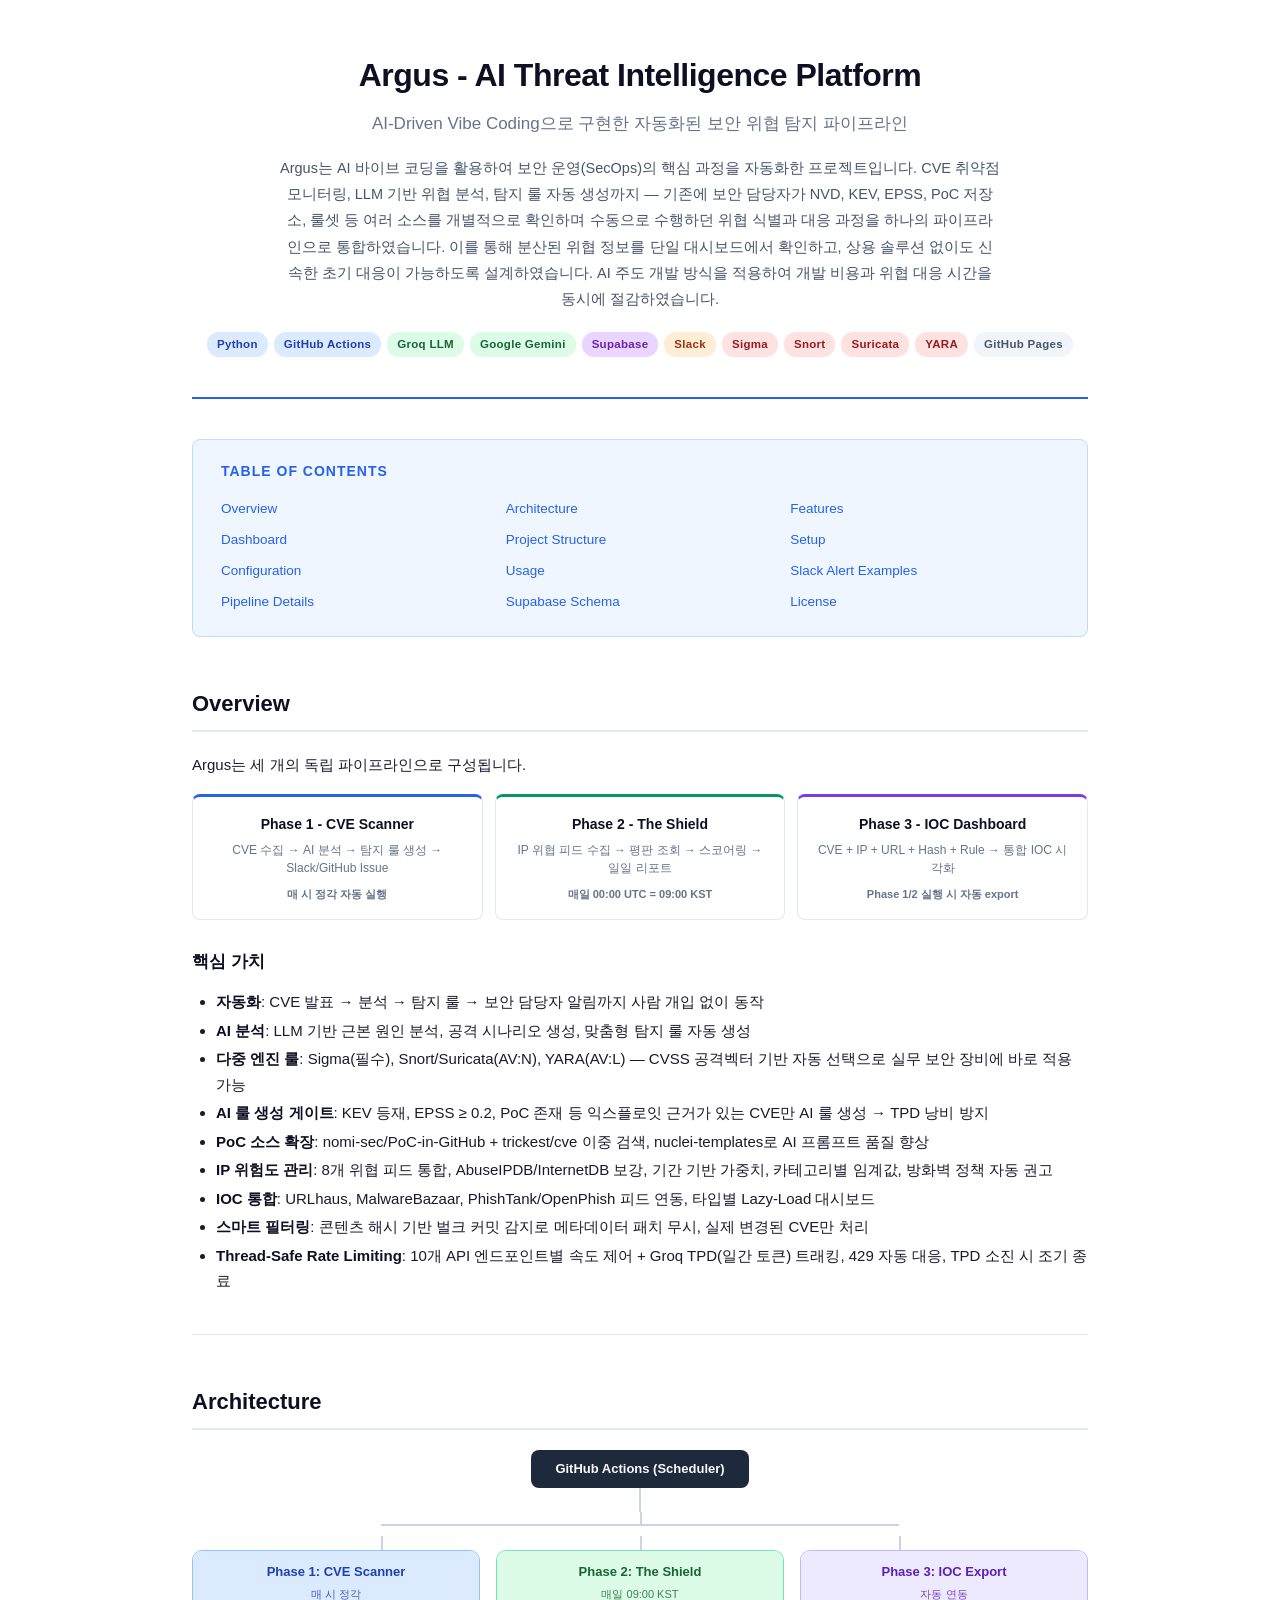
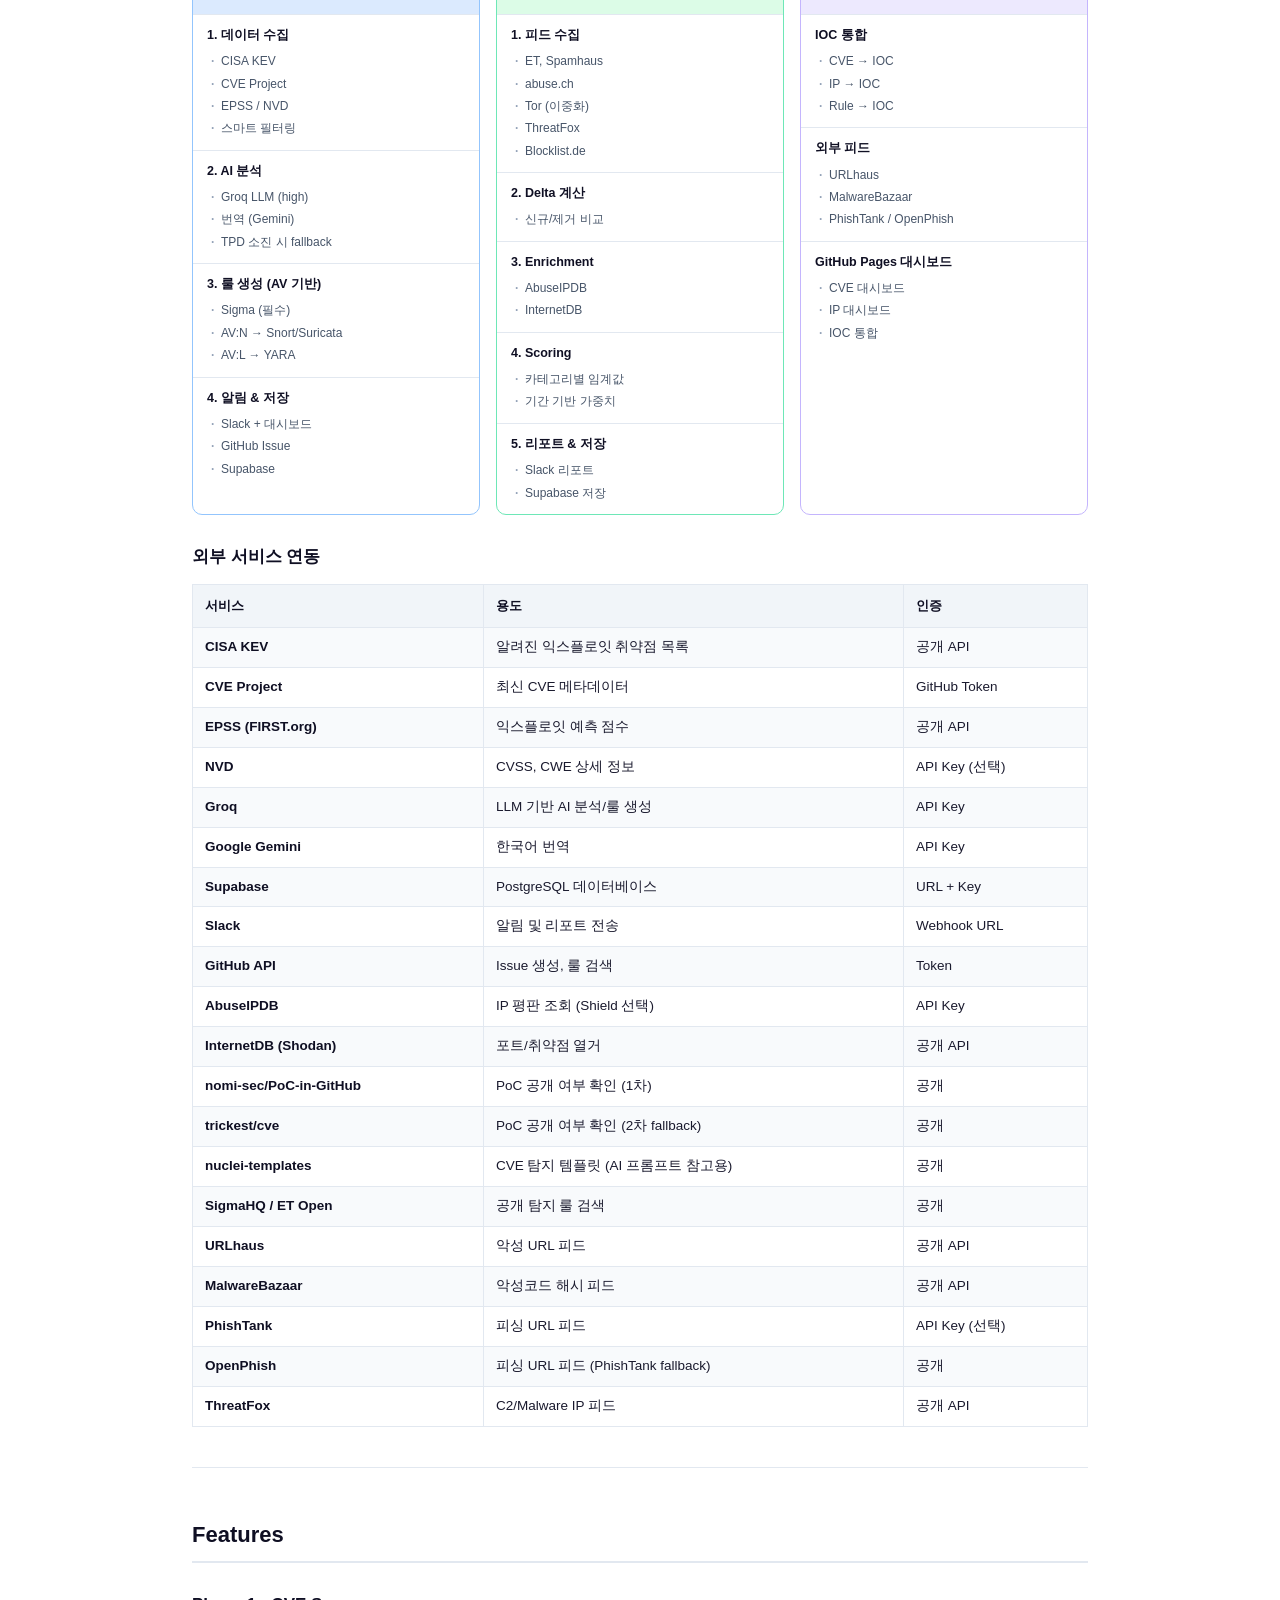
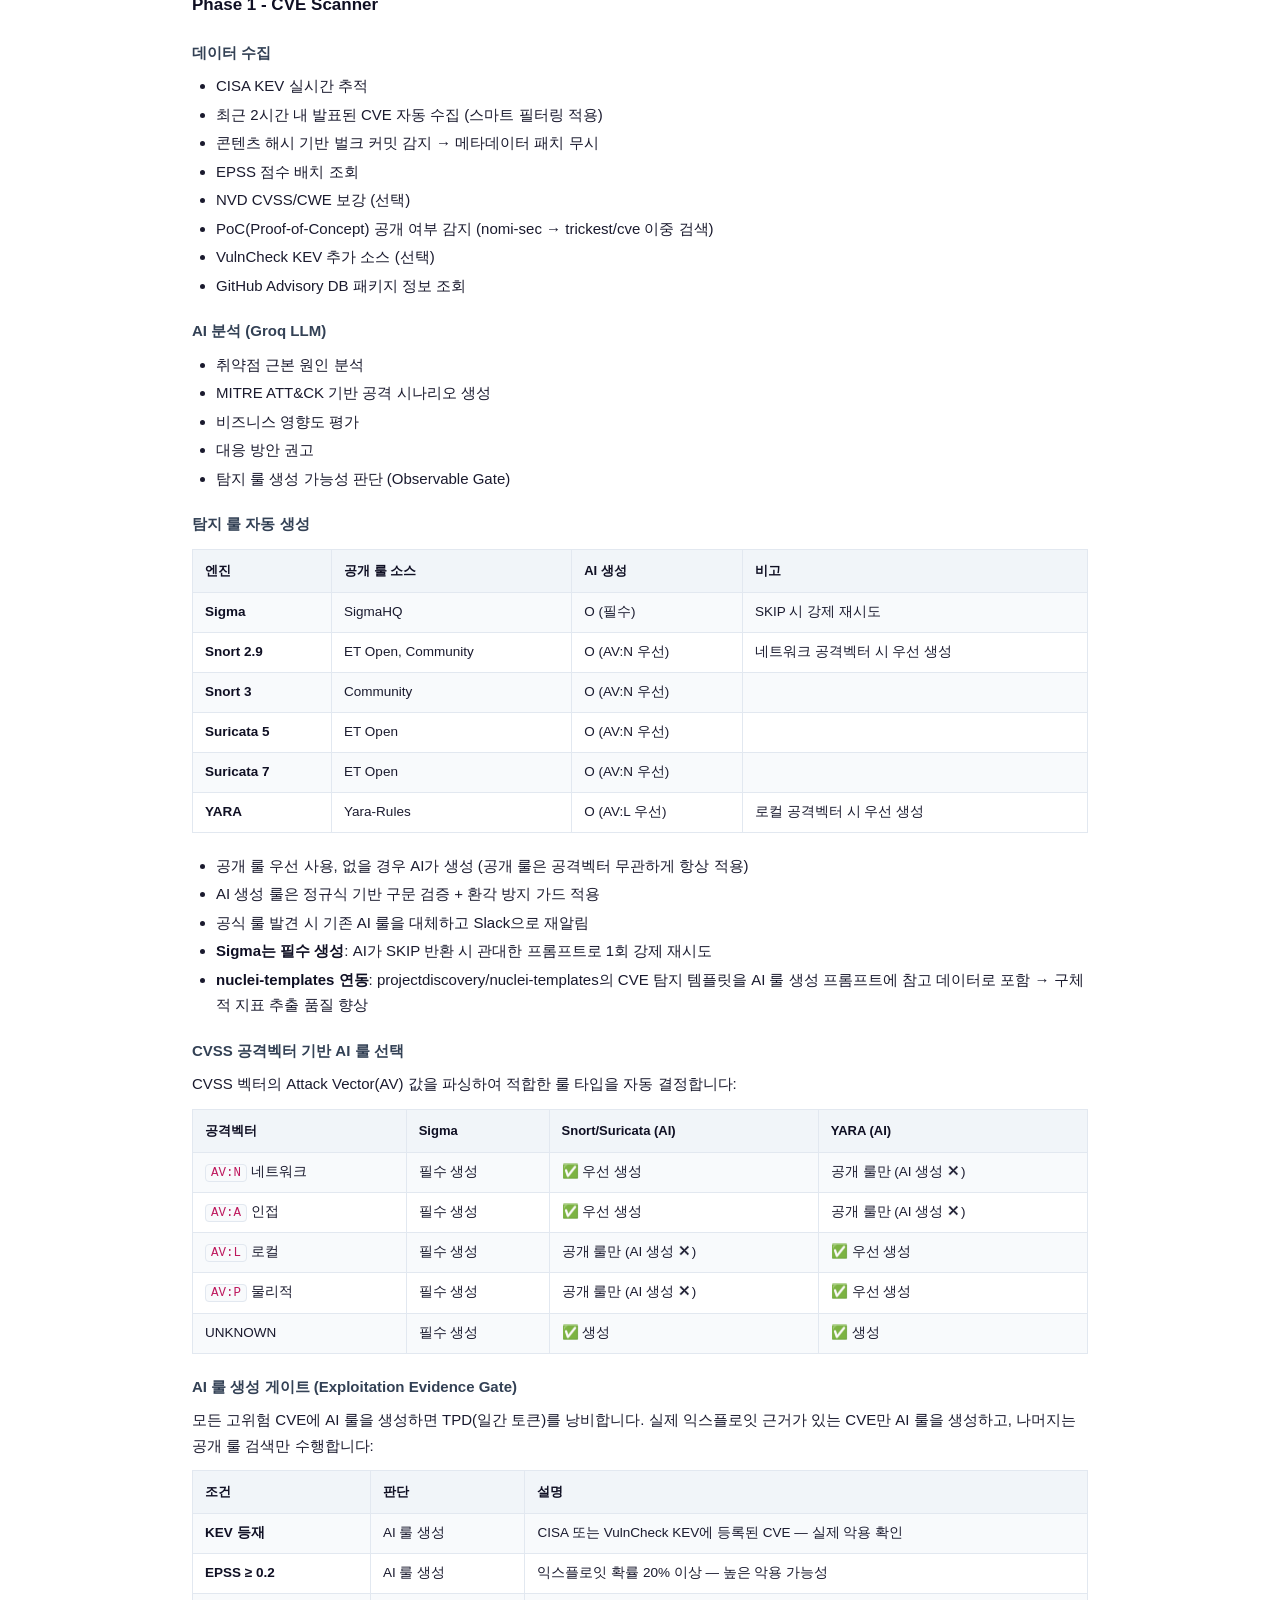
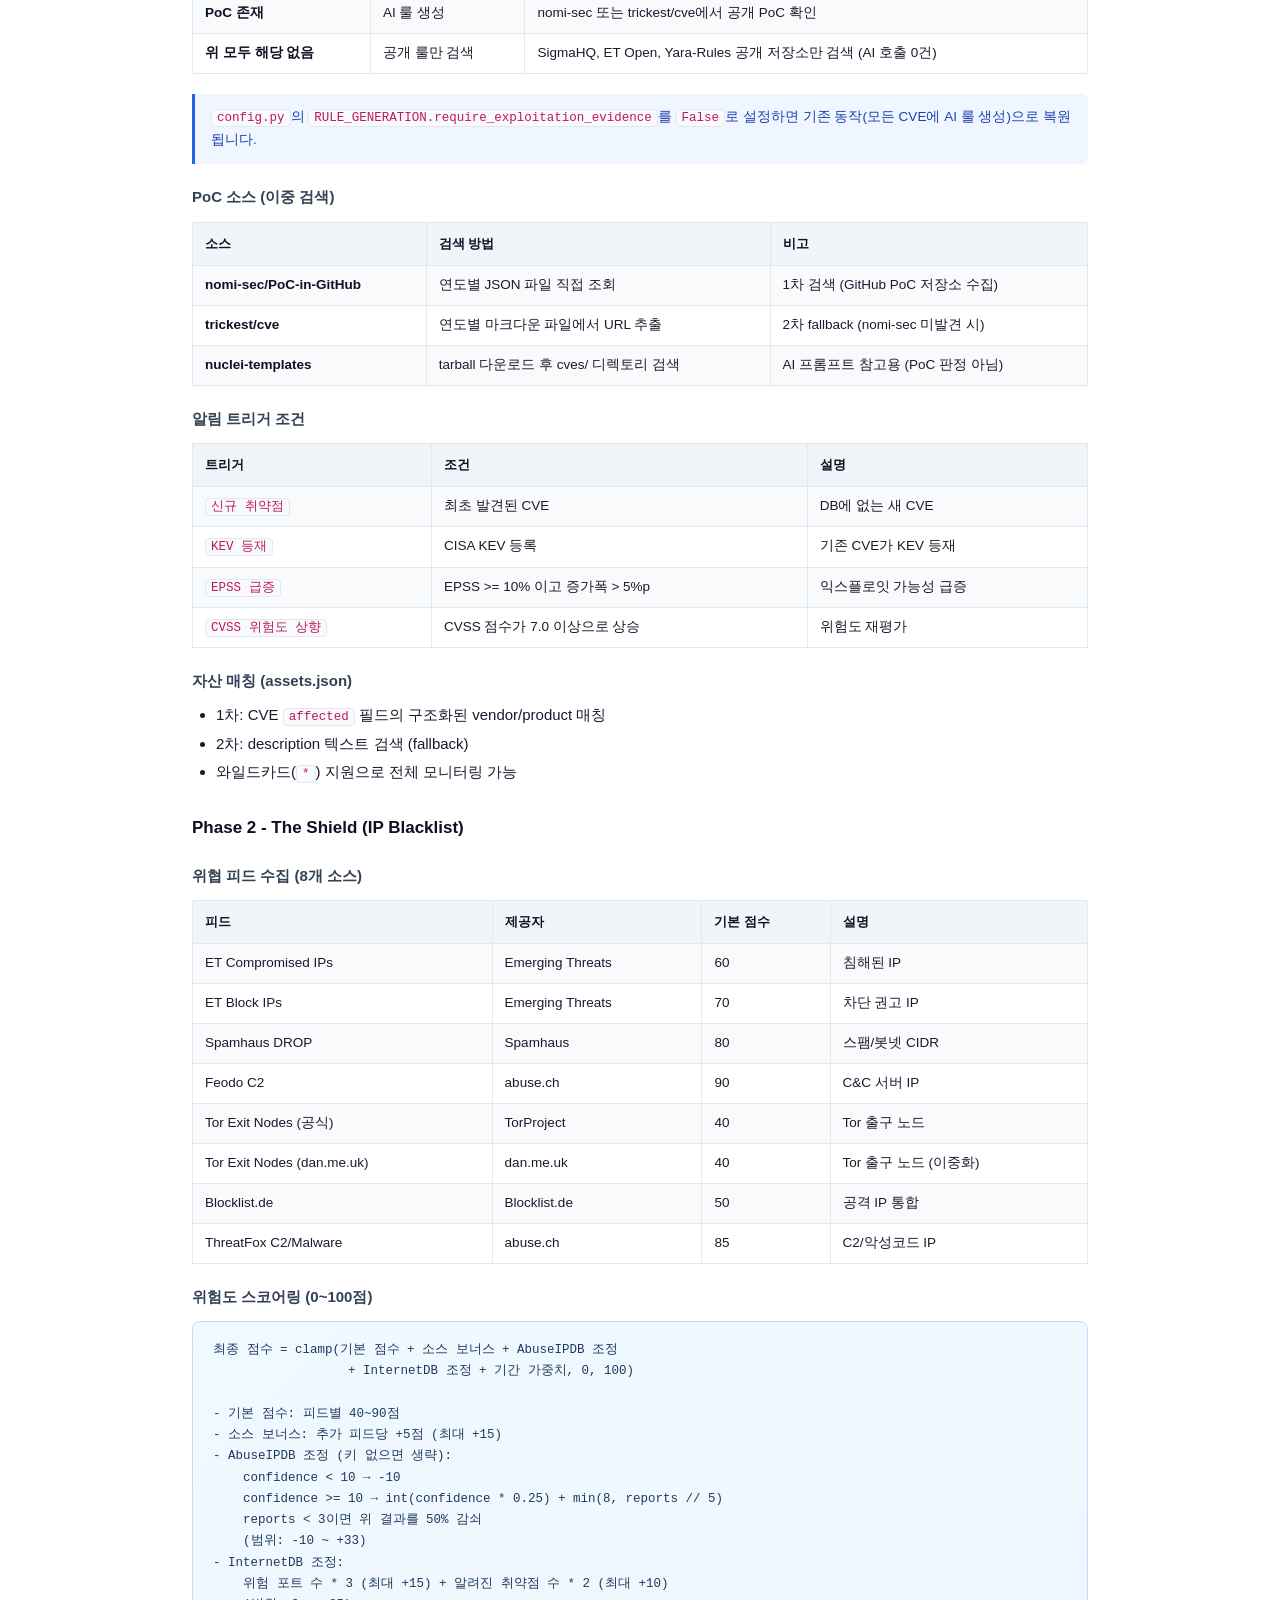
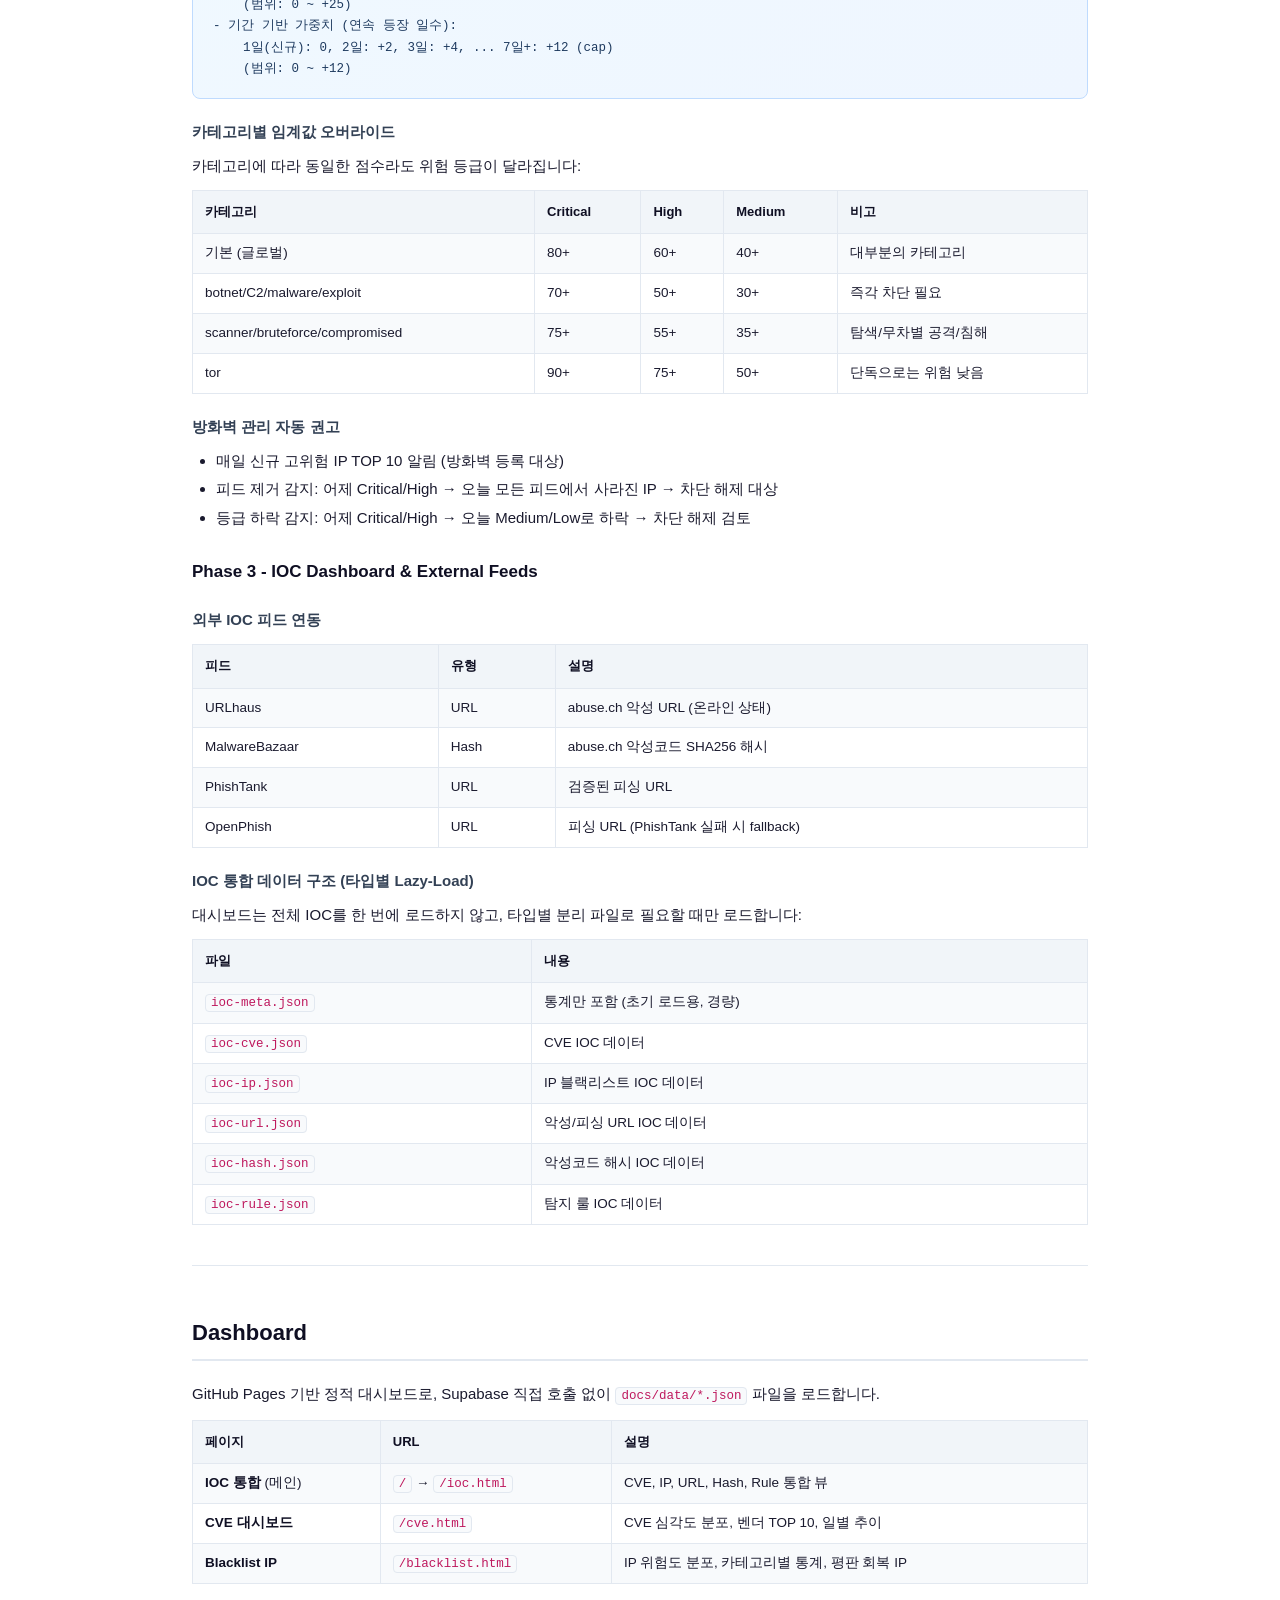
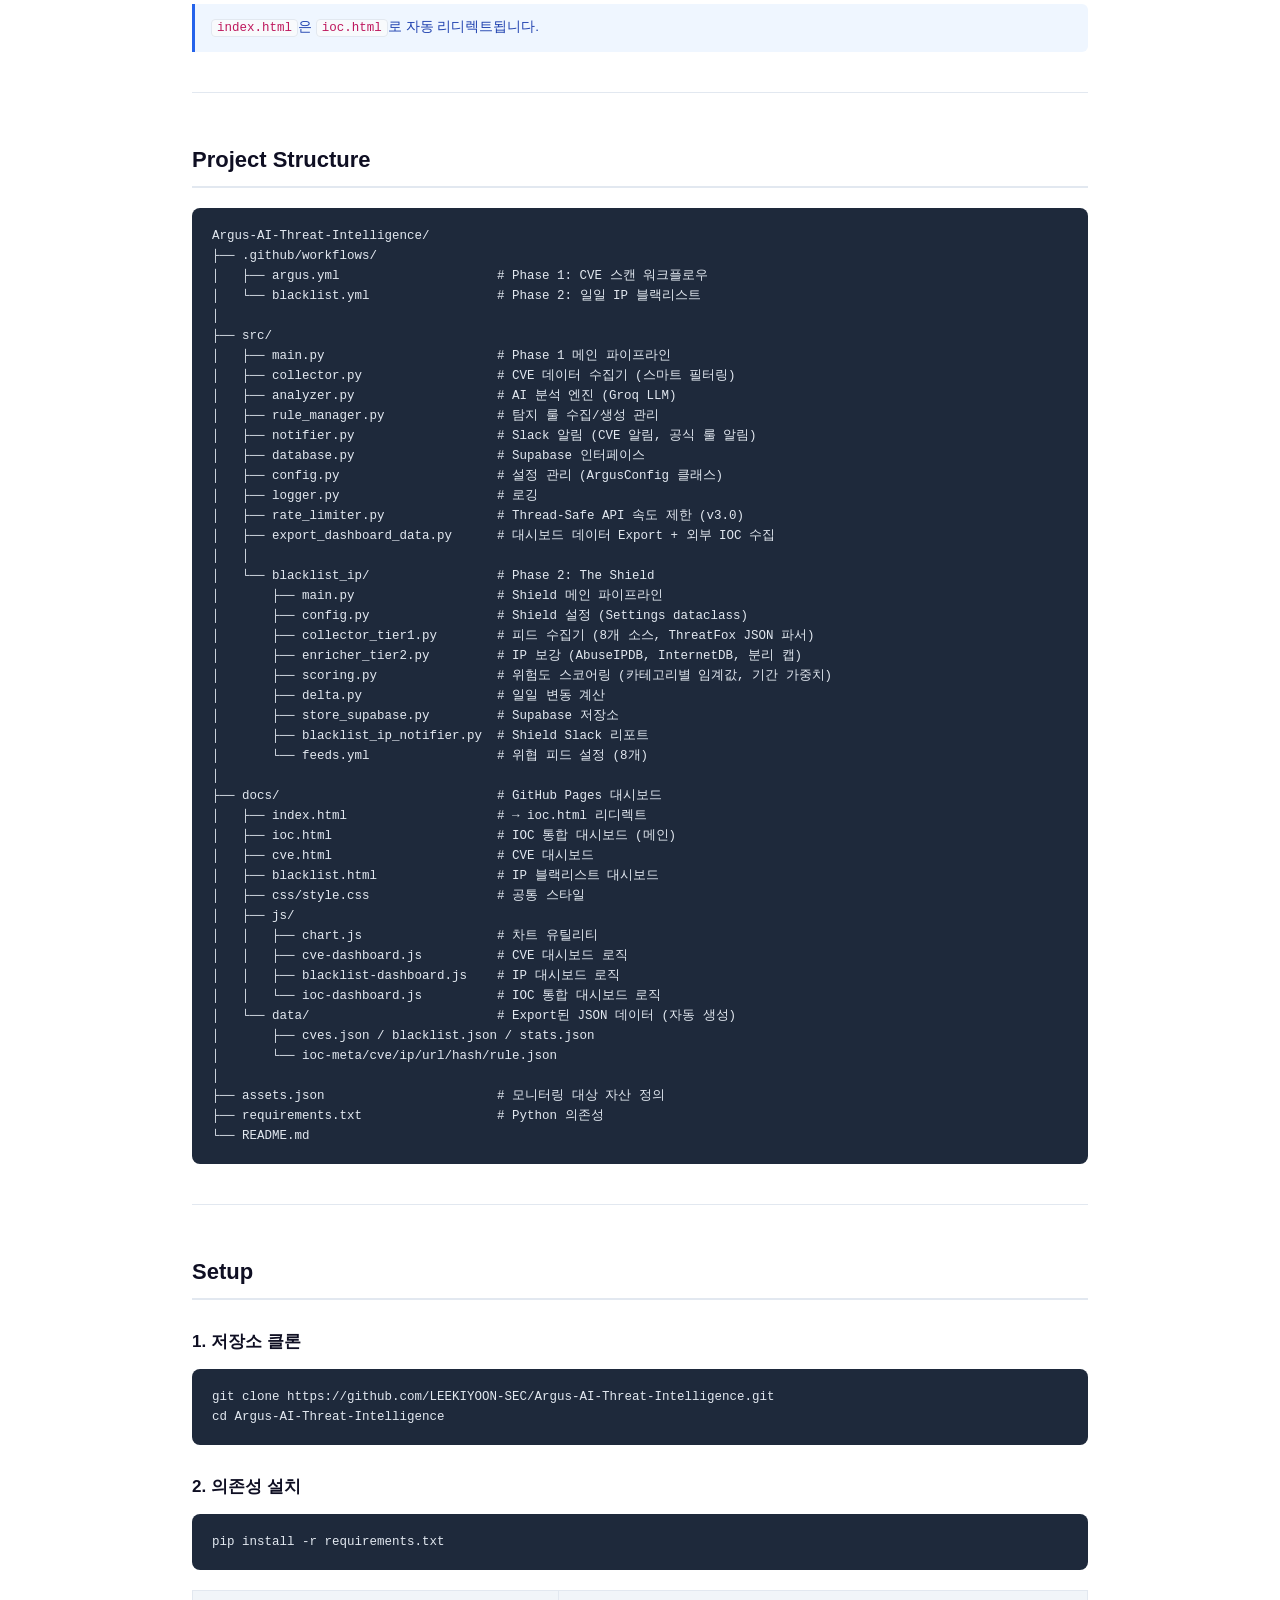
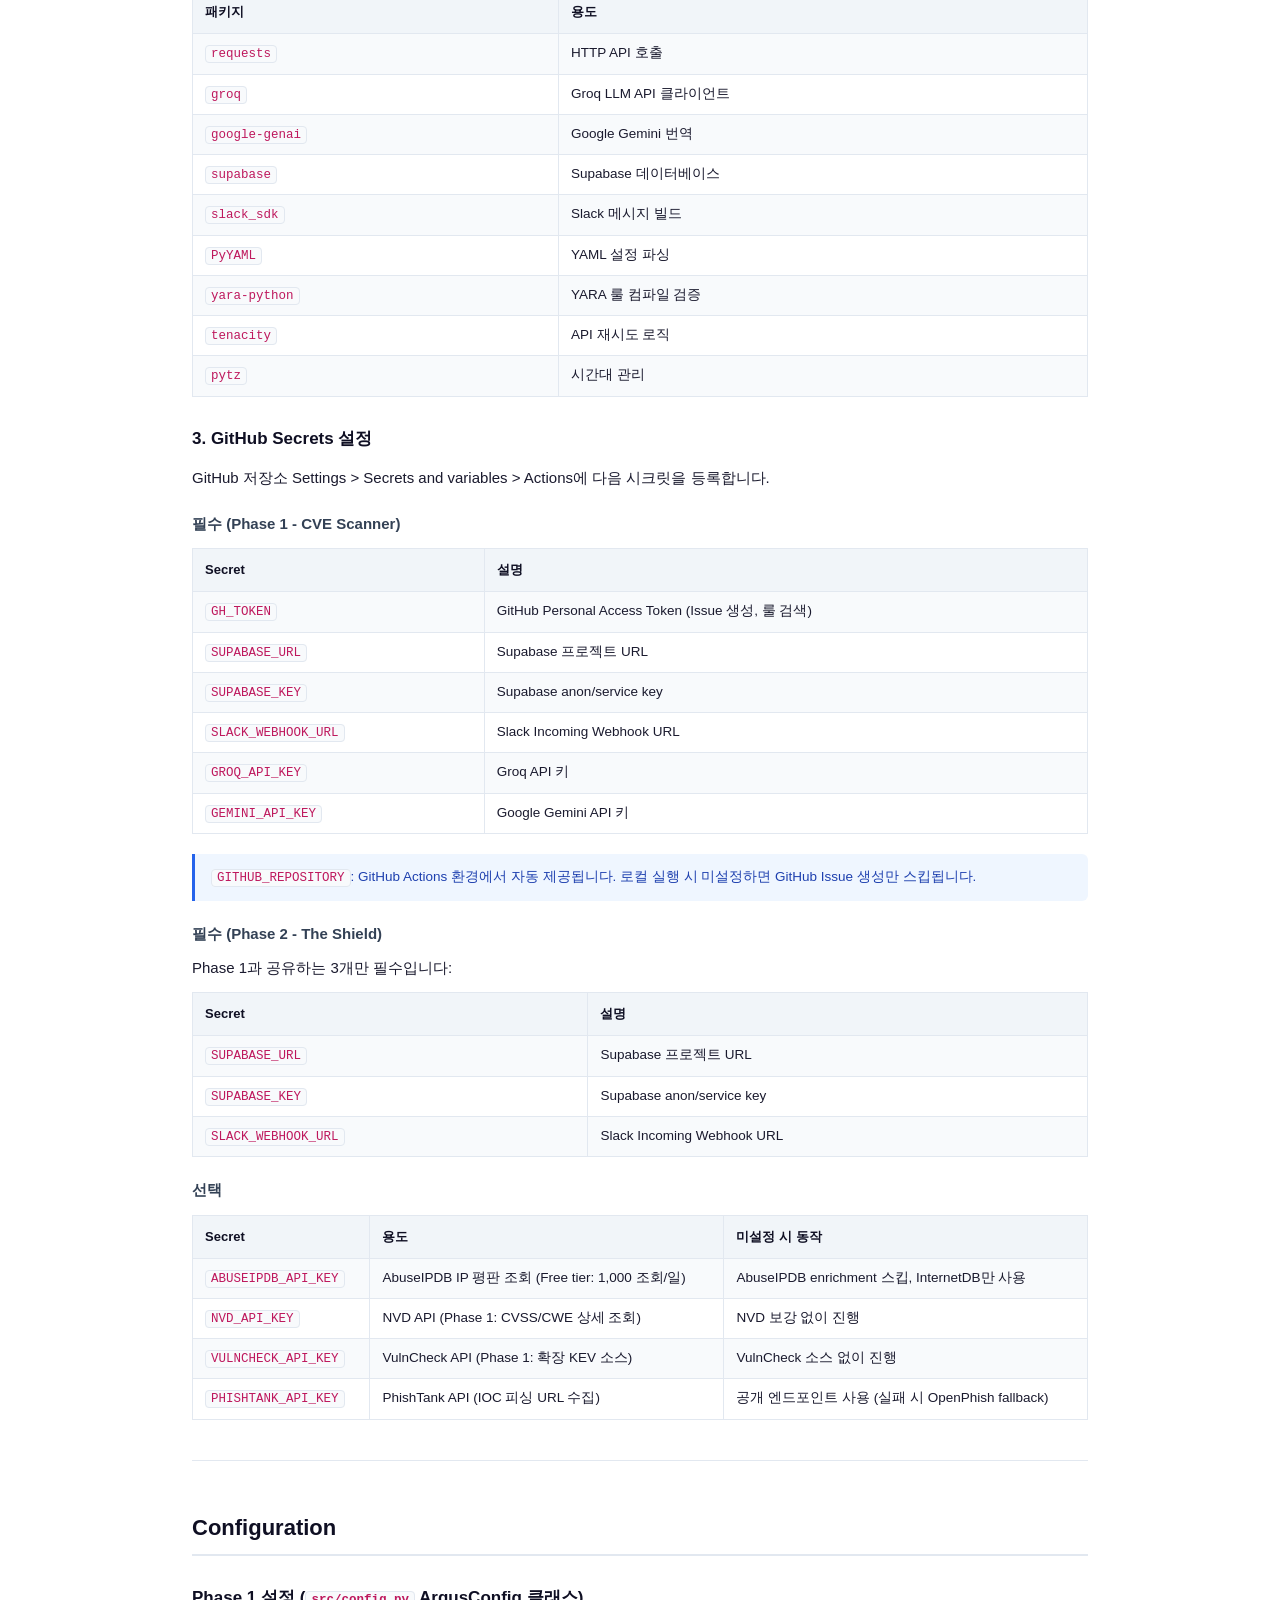
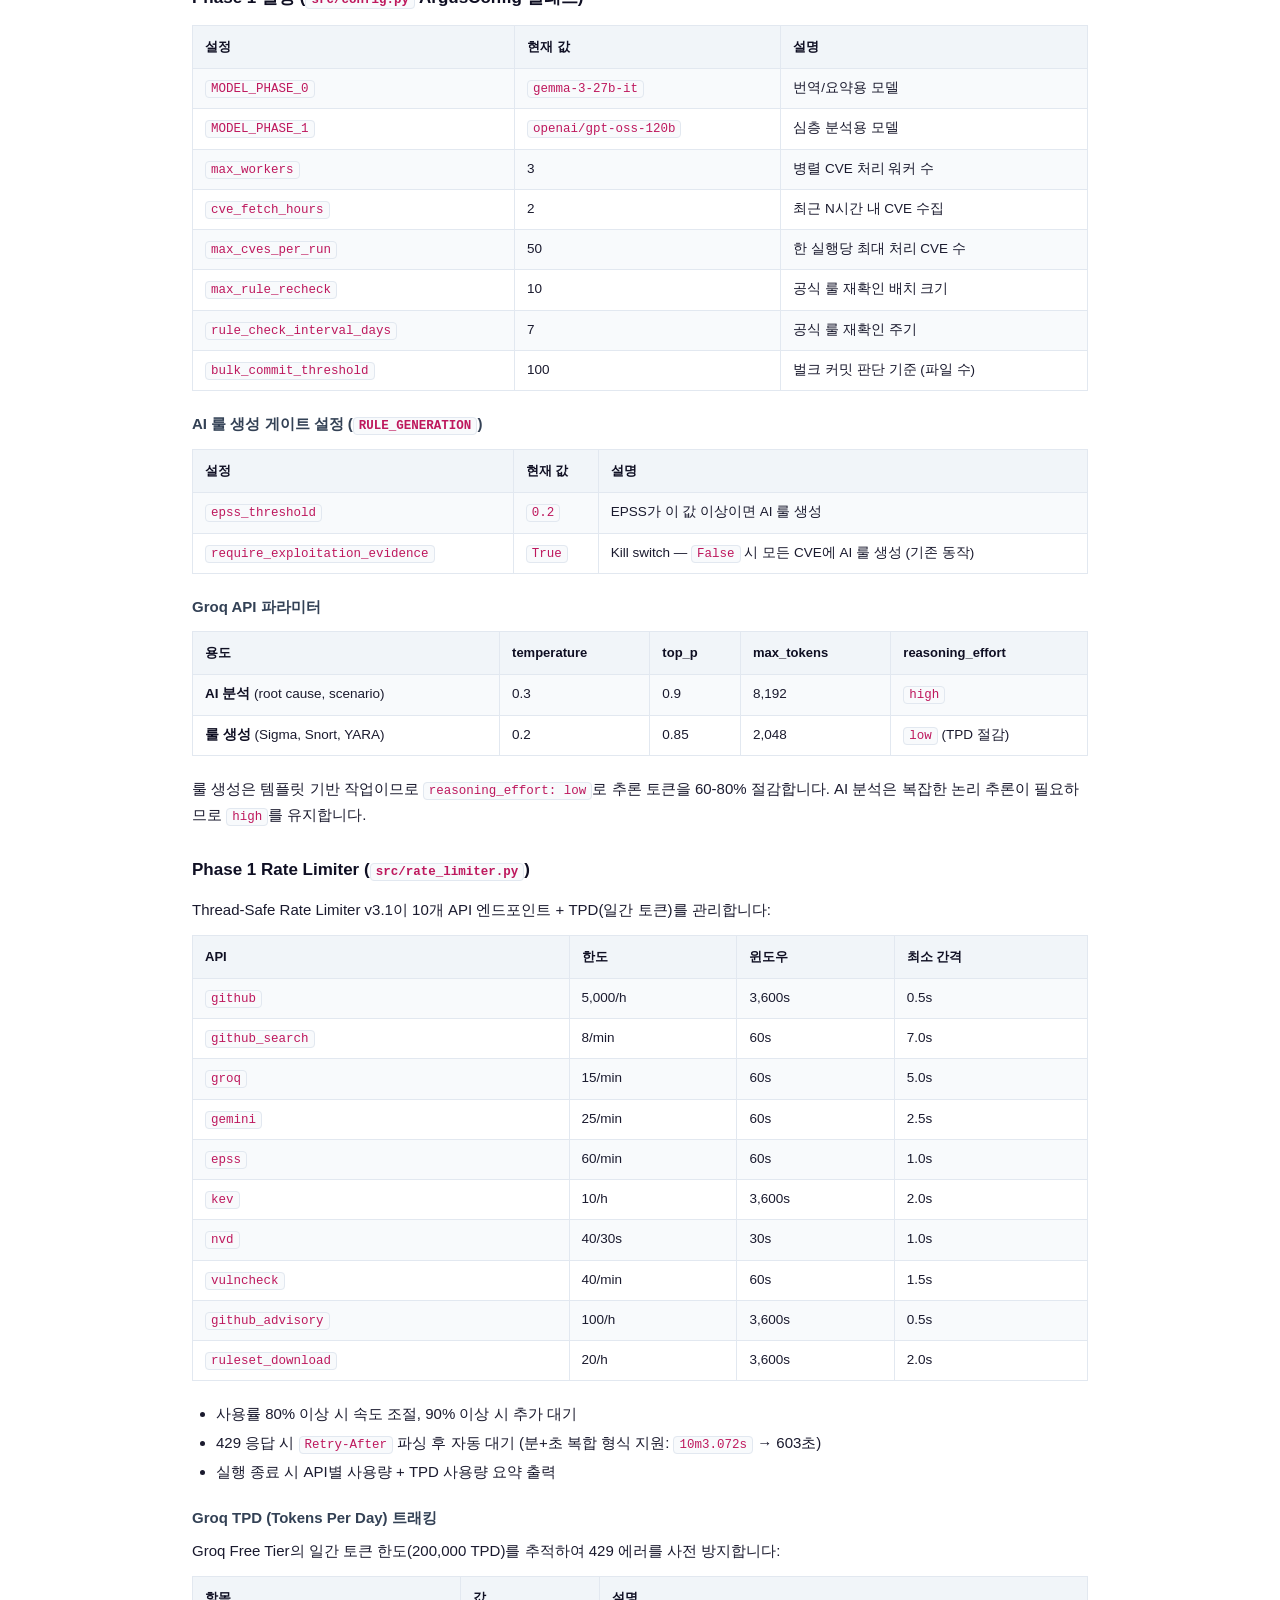
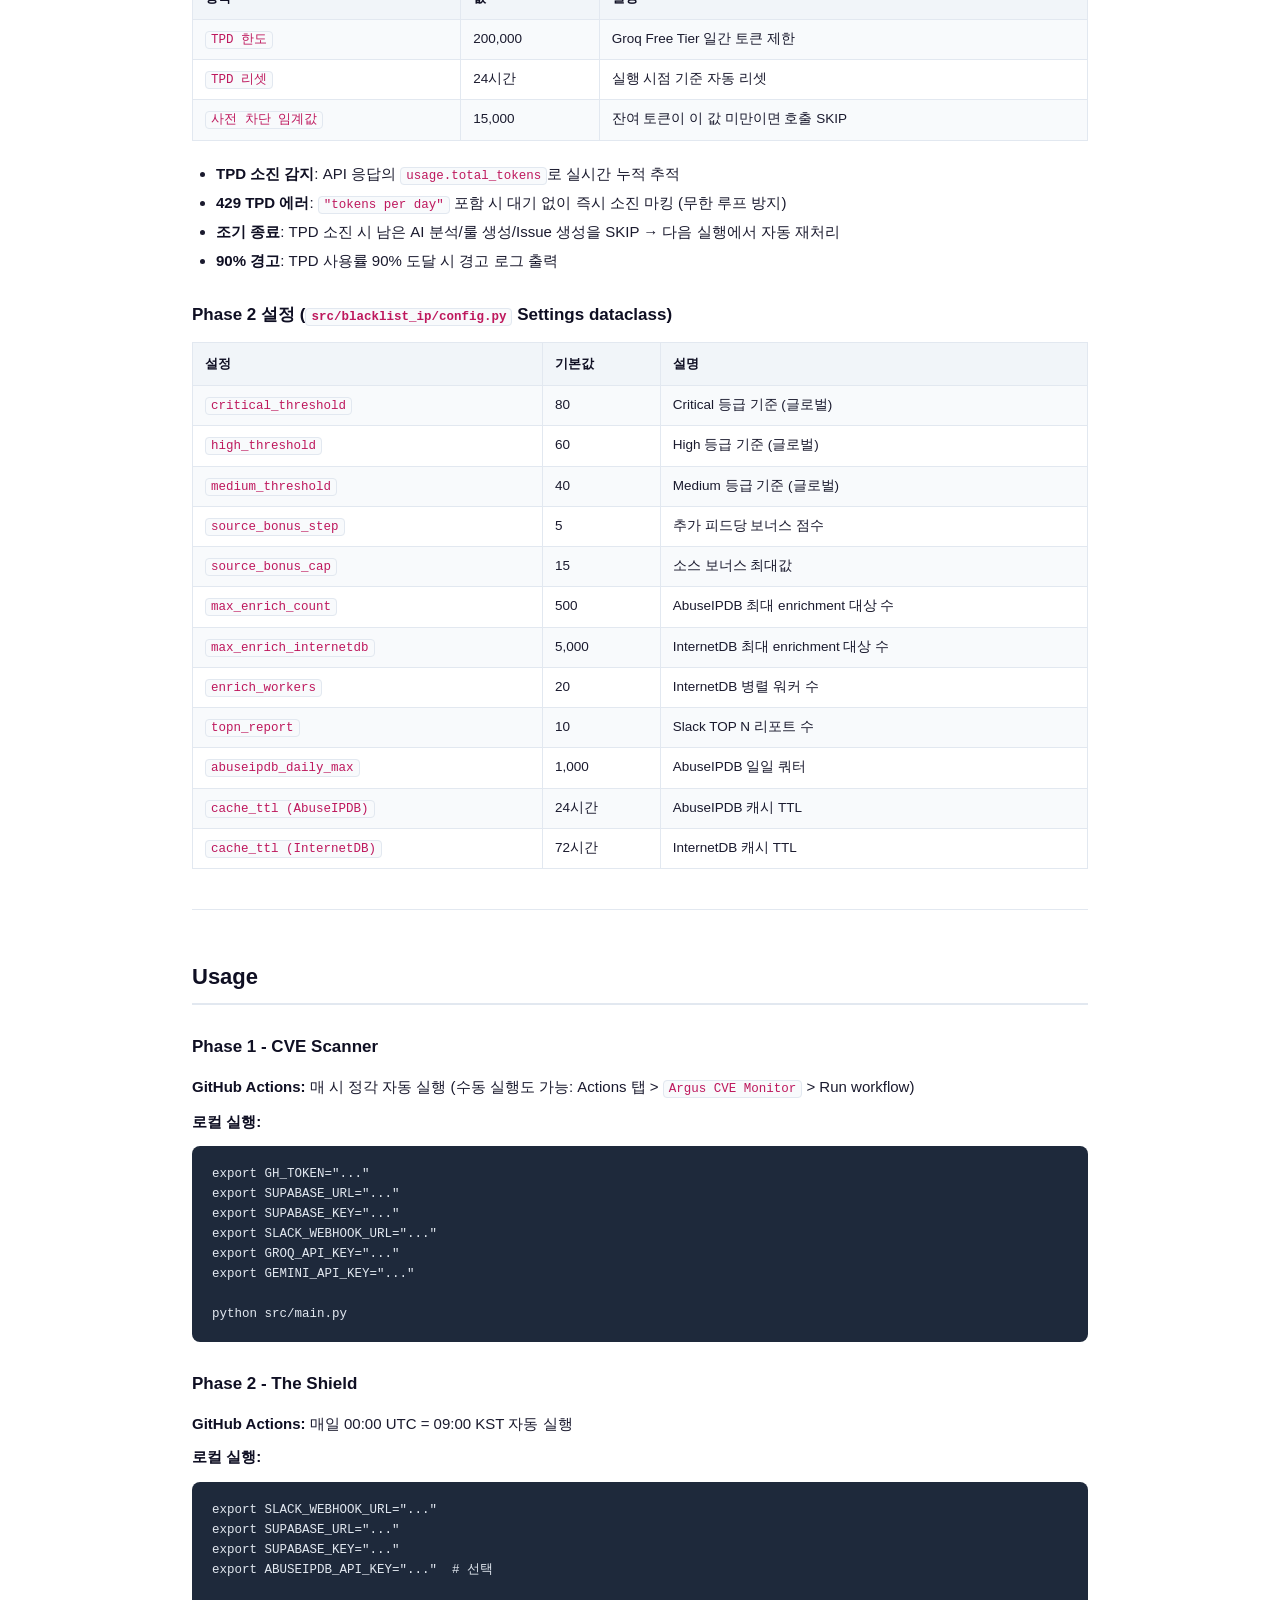
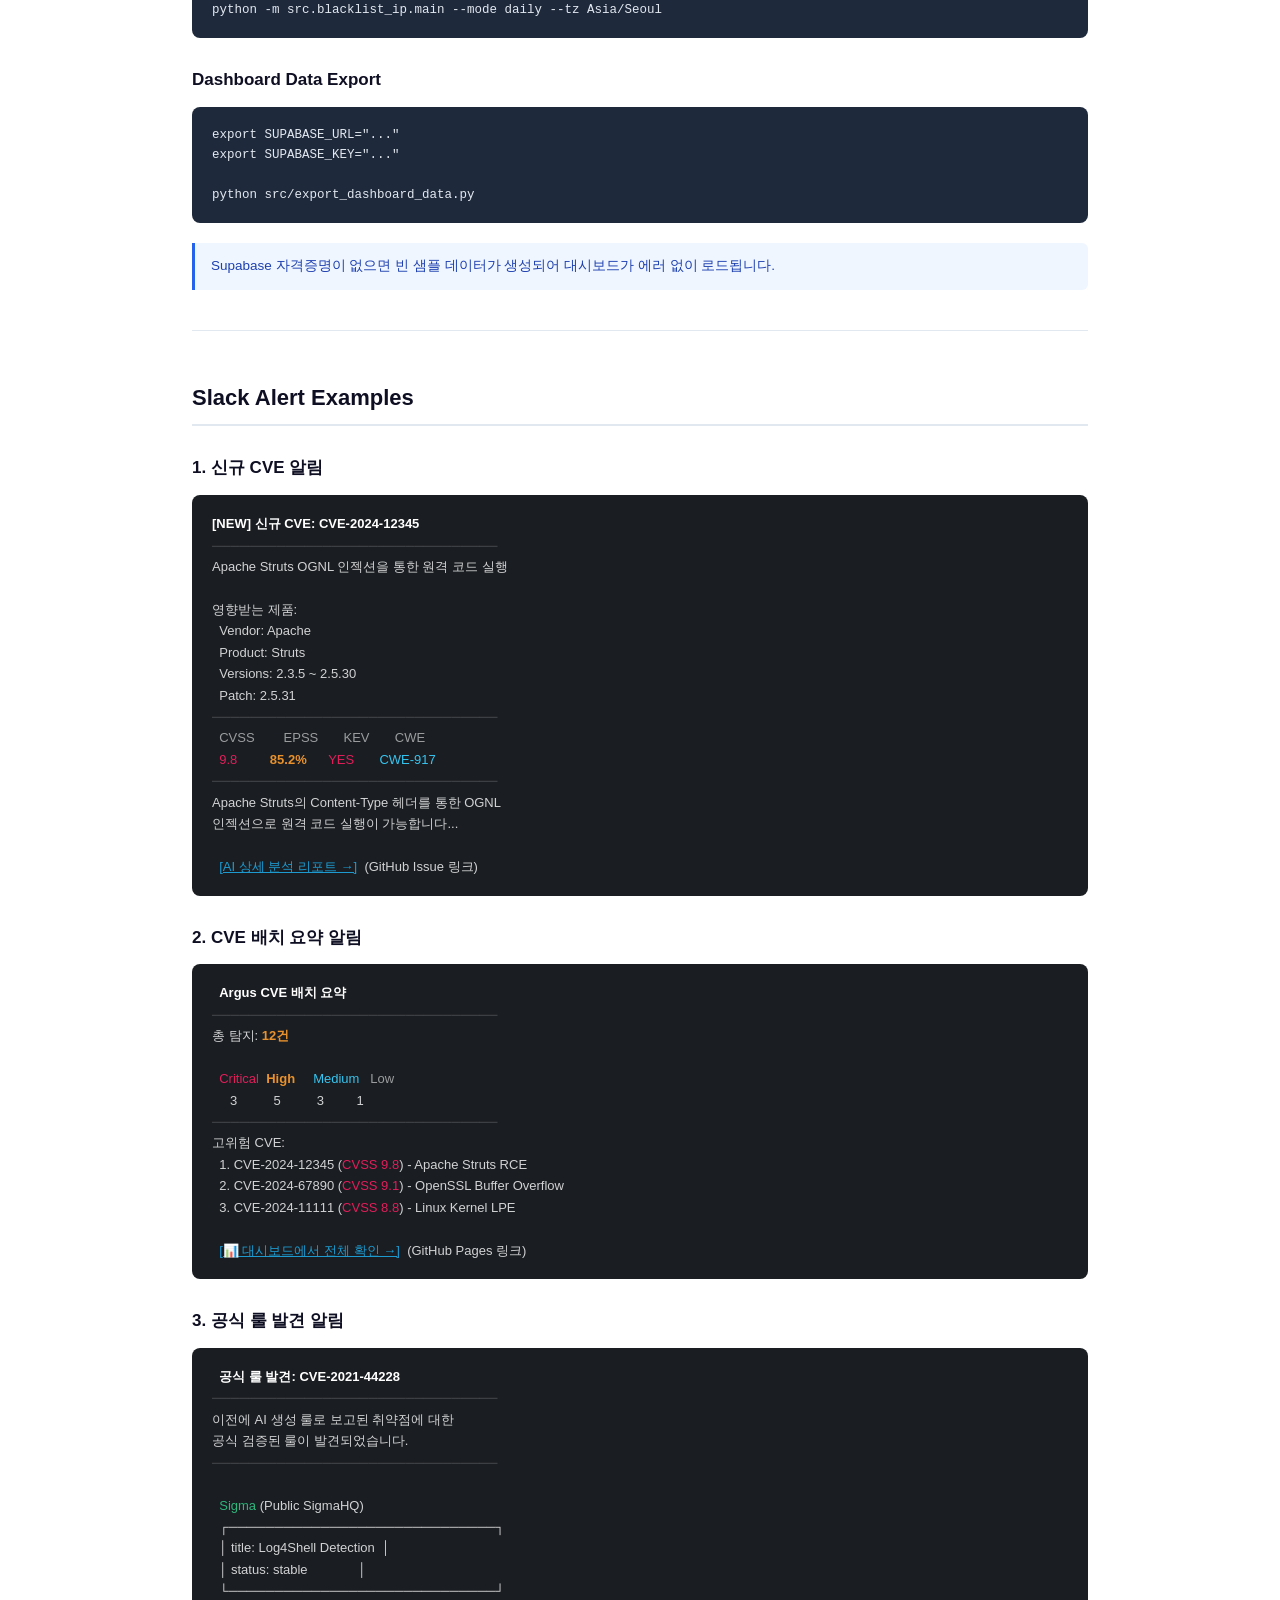
==== commit 2f9290cb: "README" ====
--- a/README.html
+++ b/README.html
@@ -499,9 +499,12 @@
 <!-- Header -->
 <div class="header">
   <h1>Argus - AI Threat Intelligence Platform</h1>
-  <div class="subtitle">AI 기반 위협 인텔리전스 자동화 플랫폼</div>
+  <div class="subtitle">AI-Driven Vibe Coding으로 구현한 자동화된 보안 위협 탐지 파이프라인</div>
   <div class="description">
-    CVE 취약점 분석부터 탐지 룰 생성, IP 블랙리스트 관리, IOC 통합까지 보안 운영에 필요한 위협 인텔리전스를 자동으로 수집·분석하여 Slack으로 전달하고, GitHub Pages 대시보드로 시각화합니다.
+    Argus는 AI 바이브 코딩을 활용하여 보안 운영(SecOps)의 핵심 과정을 자동화한 프로젝트입니다.
+    CVE 취약점 모니터링, LLM 기반 위협 분석, 탐지 룰 자동 생성까지 — 기존에 보안 담당자가 NVD, KEV, EPSS, PoC 저장소, 룰셋 등 여러 소스를 개별적으로 확인하며 수동으로 수행하던 위협 식별과 대응 과정을 하나의 파이프라인으로 통합하였습니다.
+    이를 통해 분산된 위협 정보를 단일 대시보드에서 확인하고, 상용 솔루션 없이도 신속한 초기 대응이 가능하도록 설계하였습니다.
+    AI 주도 개발 방식을 적용하여 개발 비용과 위협 대응 시간을 동시에 절감하였습니다.
   </div>
   <div class="badges">
     <span class="badge badge-blue">Python</span>
@@ -564,11 +567,13 @@
 <ul>
   <li><strong>자동화</strong>: CVE 발표 → 분석 → 탐지 룰 → 보안 담당자 알림까지 사람 개입 없이 동작</li>
   <li><strong>AI 분석</strong>: LLM 기반 근본 원인 분석, 공격 시나리오 생성, 맞춤형 탐지 룰 자동 생성</li>
-  <li><strong>다중 엔진 룰</strong>: Sigma, Snort 2.9/3, Suricata 5/7, YARA 등 실무 보안 장비에 바로 적용 가능</li>
+  <li><strong>다중 엔진 룰</strong>: Sigma(필수), Snort/Suricata(AV:N), YARA(AV:L) — CVSS 공격벡터 기반 자동 선택으로 실무 보안 장비에 바로 적용 가능</li>
+  <li><strong>AI 룰 생성 게이트</strong>: KEV 등재, EPSS &ge; 0.2, PoC 존재 등 익스플로잇 근거가 있는 CVE만 AI 룰 생성 → TPD 낭비 방지</li>
+  <li><strong>PoC 소스 확장</strong>: nomi-sec/PoC-in-GitHub + trickest/cve 이중 검색, nuclei-templates로 AI 프롬프트 품질 향상</li>
   <li><strong>IP 위험도 관리</strong>: 8개 위협 피드 통합, AbuseIPDB/InternetDB 보강, 기간 기반 가중치, 카테고리별 임계값, 방화벽 정책 자동 권고</li>
   <li><strong>IOC 통합</strong>: URLhaus, MalwareBazaar, PhishTank/OpenPhish 피드 연동, 타입별 Lazy-Load 대시보드</li>
   <li><strong>스마트 필터링</strong>: 콘텐츠 해시 기반 벌크 커밋 감지로 메타데이터 패치 무시, 실제 변경된 CVE만 처리</li>
-  <li><strong>Thread-Safe Rate Limiting</strong>: 10개 API 엔드포인트별 속도 제어, 429 자동 대응, 사용률 요약 리포트</li>
+  <li><strong>Thread-Safe Rate Limiting</strong>: 10개 API 엔드포인트별 속도 제어 + Groq TPD(일간 토큰) 트래킹, 429 자동 대응, TPD 소진 시 조기 종료</li>
 </ul>
 
 <hr>
@@ -610,21 +615,23 @@
       <div class="arch-step">
         <div class="arch-step-title">2. AI 분석</div>
         <ul class="arch-step-items">
-          <li>Groq LLM</li>
+          <li>Groq LLM (high)</li>
           <li>번역 (Gemini)</li>
+          <li>TPD 소진 시 fallback</li>
         </ul>
       </div>
       <div class="arch-step">
-        <div class="arch-step-title">3. 룰 생성</div>
+        <div class="arch-step-title">3. 룰 생성 (AV 기반)</div>
         <ul class="arch-step-items">
-          <li>Sigma / Snort</li>
-          <li>YARA</li>
+          <li>Sigma (필수)</li>
+          <li>AV:N → Snort/Suricata</li>
+          <li>AV:L → YARA</li>
         </ul>
       </div>
       <div class="arch-step">
         <div class="arch-step-title">4. 알림 &amp; 저장</div>
         <ul class="arch-step-items">
-          <li>Slack</li>
+          <li>Slack + 대시보드</li>
           <li>GitHub Issue</li>
           <li>Supabase</li>
         </ul>
@@ -725,6 +732,9 @@
   <tr><td><strong>GitHub API</strong></td><td>Issue 생성, 룰 검색</td><td>Token</td></tr>
   <tr><td><strong>AbuseIPDB</strong></td><td>IP 평판 조회 (Shield 선택)</td><td>API Key</td></tr>
   <tr><td><strong>InternetDB (Shodan)</strong></td><td>포트/취약점 열거</td><td>공개 API</td></tr>
+  <tr><td><strong>nomi-sec/PoC-in-GitHub</strong></td><td>PoC 공개 여부 확인 (1차)</td><td>공개</td></tr>
+  <tr><td><strong>trickest/cve</strong></td><td>PoC 공개 여부 확인 (2차 fallback)</td><td>공개</td></tr>
+  <tr><td><strong>nuclei-templates</strong></td><td>CVE 탐지 템플릿 (AI 프롬프트 참고용)</td><td>공개</td></tr>
   <tr><td><strong>SigmaHQ / ET Open</strong></td><td>공개 탐지 룰 검색</td><td>공개</td></tr>
   <tr><td><strong>URLhaus</strong></td><td>악성 URL 피드</td><td>공개 API</td></tr>
   <tr><td><strong>MalwareBazaar</strong></td><td>악성코드 해시 피드</td><td>공개 API</td></tr>
@@ -747,7 +757,7 @@
   <li>콘텐츠 해시 기반 벌크 커밋 감지 → 메타데이터 패치 무시</li>
   <li>EPSS 점수 배치 조회</li>
   <li>NVD CVSS/CWE 보강 (선택)</li>
-  <li>PoC(Proof-of-Concept) 공개 여부 감지</li>
+  <li>PoC(Proof-of-Concept) 공개 여부 감지 (nomi-sec → trickest/cve 이중 검색)</li>
   <li>VulnCheck KEV 추가 소스 (선택)</li>
   <li>GitHub Advisory DB 패키지 정보 조회</li>
 </ul>
@@ -763,19 +773,51 @@
 
 <h4>탐지 룰 자동 생성</h4>
 <table>
-  <tr><th>엔진</th><th>공개 룰 소스</th><th>AI 생성</th></tr>
-  <tr><td><strong>Sigma</strong></td><td>SigmaHQ</td><td>O</td></tr>
-  <tr><td><strong>Snort 2.9</strong></td><td>ET Open, Community</td><td>O</td></tr>
-  <tr><td><strong>Snort 3</strong></td><td>Community</td><td>O</td></tr>
-  <tr><td><strong>Suricata 5</strong></td><td>ET Open</td><td>O</td></tr>
-  <tr><td><strong>Suricata 7</strong></td><td>ET Open</td><td>O</td></tr>
-  <tr><td><strong>YARA</strong></td><td>Yara-Rules</td><td>O</td></tr>
+  <tr><th>엔진</th><th>공개 룰 소스</th><th>AI 생성</th><th>비고</th></tr>
+  <tr><td><strong>Sigma</strong></td><td>SigmaHQ</td><td>O (필수)</td><td>SKIP 시 강제 재시도</td></tr>
+  <tr><td><strong>Snort 2.9</strong></td><td>ET Open, Community</td><td>O (AV:N 우선)</td><td>네트워크 공격벡터 시 우선 생성</td></tr>
+  <tr><td><strong>Snort 3</strong></td><td>Community</td><td>O (AV:N 우선)</td><td></td></tr>
+  <tr><td><strong>Suricata 5</strong></td><td>ET Open</td><td>O (AV:N 우선)</td><td></td></tr>
+  <tr><td><strong>Suricata 7</strong></td><td>ET Open</td><td>O (AV:N 우선)</td><td></td></tr>
+  <tr><td><strong>YARA</strong></td><td>Yara-Rules</td><td>O (AV:L 우선)</td><td>로컬 공격벡터 시 우선 생성</td></tr>
 </table>
 <ul>
-  <li>공개 룰 우선 사용, 없을 경우 AI가 생성</li>
+  <li>공개 룰 우선 사용, 없을 경우 AI가 생성 (공개 룰은 공격벡터 무관하게 항상 적용)</li>
   <li>AI 생성 룰은 정규식 기반 구문 검증 + 환각 방지 가드 적용</li>
   <li>공식 룰 발견 시 기존 AI 룰을 대체하고 Slack으로 재알림</li>
+  <li><strong>Sigma는 필수 생성</strong>: AI가 SKIP 반환 시 관대한 프롬프트로 1회 강제 재시도</li>
+  <li><strong>nuclei-templates 연동</strong>: projectdiscovery/nuclei-templates의 CVE 탐지 템플릿을 AI 룰 생성 프롬프트에 참고 데이터로 포함 → 구체적 지표 추출 품질 향상</li>
 </ul>
+
+<h4>CVSS 공격벡터 기반 AI 룰 선택</h4>
+<p>CVSS 벡터의 Attack Vector(AV) 값을 파싱하여 적합한 룰 타입을 자동 결정합니다:</p>
+<table>
+  <tr><th>공격벡터</th><th>Sigma</th><th>Snort/Suricata (AI)</th><th>YARA (AI)</th></tr>
+  <tr><td><code>AV:N</code> 네트워크</td><td>필수 생성</td><td>✅ 우선 생성</td><td>공개 룰만 (AI 생성 ✕)</td></tr>
+  <tr><td><code>AV:A</code> 인접</td><td>필수 생성</td><td>✅ 우선 생성</td><td>공개 룰만 (AI 생성 ✕)</td></tr>
+  <tr><td><code>AV:L</code> 로컬</td><td>필수 생성</td><td>공개 룰만 (AI 생성 ✕)</td><td>✅ 우선 생성</td></tr>
+  <tr><td><code>AV:P</code> 물리적</td><td>필수 생성</td><td>공개 룰만 (AI 생성 ✕)</td><td>✅ 우선 생성</td></tr>
+  <tr><td>UNKNOWN</td><td>필수 생성</td><td>✅ 생성</td><td>✅ 생성</td></tr>
+</table>
+
+<h4>AI 룰 생성 게이트 (Exploitation Evidence Gate)</h4>
+<p>모든 고위험 CVE에 AI 룰을 생성하면 TPD(일간 토큰)를 낭비합니다. 실제 익스플로잇 근거가 있는 CVE만 AI 룰을 생성하고, 나머지는 공개 룰 검색만 수행합니다:</p>
+<table>
+  <tr><th>조건</th><th>판단</th><th>설명</th></tr>
+  <tr><td><strong>KEV 등재</strong></td><td>AI 룰 생성</td><td>CISA 또는 VulnCheck KEV에 등록된 CVE — 실제 악용 확인</td></tr>
+  <tr><td><strong>EPSS &ge; 0.2</strong></td><td>AI 룰 생성</td><td>익스플로잇 확률 20% 이상 — 높은 악용 가능성</td></tr>
+  <tr><td><strong>PoC 존재</strong></td><td>AI 룰 생성</td><td>nomi-sec 또는 trickest/cve에서 공개 PoC 확인</td></tr>
+  <tr><td><strong>위 모두 해당 없음</strong></td><td>공개 룰만 검색</td><td>SigmaHQ, ET Open, Yara-Rules 공개 저장소만 검색 (AI 호출 0건)</td></tr>
+</table>
+<blockquote><p><code>config.py</code>의 <code>RULE_GENERATION.require_exploitation_evidence</code>를 <code>False</code>로 설정하면 기존 동작(모든 CVE에 AI 룰 생성)으로 복원됩니다.</p></blockquote>
+
+<h4>PoC 소스 (이중 검색)</h4>
+<table>
+  <tr><th>소스</th><th>검색 방법</th><th>비고</th></tr>
+  <tr><td><strong>nomi-sec/PoC-in-GitHub</strong></td><td>연도별 JSON 파일 직접 조회</td><td>1차 검색 (GitHub PoC 저장소 수집)</td></tr>
+  <tr><td><strong>trickest/cve</strong></td><td>연도별 마크다운 파일에서 URL 추출</td><td>2차 fallback (nomi-sec 미발견 시)</td></tr>
+  <tr><td><strong>nuclei-templates</strong></td><td>tarball 다운로드 후 cves/ 디렉토리 검색</td><td>AI 프롬프트 참고용 (PoC 판정 아님)</td></tr>
+</table>
 
 <h4>알림 트리거 조건</h4>
 <table>
@@ -1008,8 +1050,23 @@
   <tr><td><code>bulk_commit_threshold</code></td><td>100</td><td>벌크 커밋 판단 기준 (파일 수)</td></tr>
 </table>
 
+<h4>AI 룰 생성 게이트 설정 (<code>RULE_GENERATION</code>)</h4>
+<table>
+  <tr><th>설정</th><th>현재 값</th><th>설명</th></tr>
+  <tr><td><code>epss_threshold</code></td><td><code>0.2</code></td><td>EPSS가 이 값 이상이면 AI 룰 생성</td></tr>
+  <tr><td><code>require_exploitation_evidence</code></td><td><code>True</code></td><td>Kill switch — <code>False</code> 시 모든 CVE에 AI 룰 생성 (기존 동작)</td></tr>
+</table>
+
+<h4>Groq API 파라미터</h4>
+<table>
+  <tr><th>용도</th><th>temperature</th><th>top_p</th><th>max_tokens</th><th>reasoning_effort</th></tr>
+  <tr><td><strong>AI 분석</strong> (root cause, scenario)</td><td>0.3</td><td>0.9</td><td>8,192</td><td><code>high</code></td></tr>
+  <tr><td><strong>룰 생성</strong> (Sigma, Snort, YARA)</td><td>0.2</td><td>0.85</td><td>2,048</td><td><code>low</code> (TPD 절감)</td></tr>
+</table>
+<p>룰 생성은 템플릿 기반 작업이므로 <code>reasoning_effort: low</code>로 추론 토큰을 60-80% 절감합니다. AI 분석은 복잡한 논리 추론이 필요하므로 <code>high</code>를 유지합니다.</p>
+
 <h3>Phase 1 Rate Limiter (<code>src/rate_limiter.py</code>)</h3>
-<p>Thread-Safe Rate Limiter v3.0이 10개 API 엔드포인트를 관리합니다:</p>
+<p>Thread-Safe Rate Limiter v3.1이 10개 API 엔드포인트 + TPD(일간 토큰)를 관리합니다:</p>
 <table>
   <tr><th>API</th><th>한도</th><th>윈도우</th><th>최소 간격</th></tr>
   <tr><td><code>github</code></td><td>5,000/h</td><td>3,600s</td><td>0.5s</td></tr>
@@ -1025,8 +1082,23 @@
 </table>
 <ul>
   <li>사용률 80% 이상 시 속도 조절, 90% 이상 시 추가 대기</li>
-  <li>429 응답 시 <code>Retry-After</code> 헤더 파싱 후 자동 대기</li>
-  <li>실행 종료 시 API별 사용량 요약 출력</li>
+  <li>429 응답 시 <code>Retry-After</code> 파싱 후 자동 대기 (분+초 복합 형식 지원: <code>10m3.072s</code> → 603초)</li>
+  <li>실행 종료 시 API별 사용량 + TPD 사용량 요약 출력</li>
+</ul>
+
+<h4>Groq TPD (Tokens Per Day) 트래킹</h4>
+<p>Groq Free Tier의 일간 토큰 한도(200,000 TPD)를 추적하여 429 에러를 사전 방지합니다:</p>
+<table>
+  <tr><th>항목</th><th>값</th><th>설명</th></tr>
+  <tr><td><code>TPD 한도</code></td><td>200,000</td><td>Groq Free Tier 일간 토큰 제한</td></tr>
+  <tr><td><code>TPD 리셋</code></td><td>24시간</td><td>실행 시점 기준 자동 리셋</td></tr>
+  <tr><td><code>사전 차단 임계값</code></td><td>15,000</td><td>잔여 토큰이 이 값 미만이면 호출 SKIP</td></tr>
+</table>
+<ul>
+  <li><strong>TPD 소진 감지</strong>: API 응답의 <code>usage.total_tokens</code>로 실시간 누적 추적</li>
+  <li><strong>429 TPD 에러</strong>: <code>"tokens per day"</code> 포함 시 대기 없이 즉시 소진 마킹 (무한 루프 방지)</li>
+  <li><strong>조기 종료</strong>: TPD 소진 시 남은 AI 분석/룰 생성/Issue 생성을 SKIP → 다음 실행에서 자동 재처리</li>
+  <li><strong>90% 경고</strong>: TPD 사용률 90% 도달 시 경고 로그 출력</li>
 </ul>
 
 <h3>Phase 2 설정 (<code>src/blacklist_ip/config.py</code> Settings dataclass)</h3>
@@ -1203,17 +1275,30 @@
 
 5. 병렬 CVE 처리 (3 workers)
    ├─ 추가 위협 인텔리전스 (NVD, PoC, Advisory)
+   │   └─ PoC 이중 검색: nomi-sec → trickest/cve fallback
    ├─ 자산 매칭 (affected → description fallback)
    ├─ 알림 트리거 판정 (신규/KEV/EPSS/CVSS)
    ├─ 한국어 번역 (Google Gemini)
-   ├─ 고위험 시 GitHub Issue + AI 분석 + 룰 생성
+   ├─ ⚡ TPD 잔량 체크 → 소진 시 Issue 생성 SKIP (다음 실행에서 재처리)
+   ├─ 고위험 시 GitHub Issue 생성
+   │   ├─ AI 룰 생성 게이트 판정
+   │   │   ├─ KEV 등재 / EPSS ≥ 0.2 / PoC 존재 → AI 분석 + 룰 생성
+   │   │   └─ 근거 없음 → 공개 룰만 검색 (AI 호출 0건, TPD 절약)
+   │   ├─ AI 룰 생성 시: nuclei-templates + ExploitDB 참고 데이터 활용
+   │   ├─ CVSS 공격벡터(AV) 파싱 → 적합한 룰 타입 자동 결정
+   │   ├─ AV:N → Sigma(필수) + Snort/Suricata(우선)
+   │   ├─ AV:L → Sigma(필수) + YARA(우선)
+   │   └─ Sigma SKIP 시 관대한 프롬프트로 1회 강제 재시도
    ├─ Slack 알림
    └─ Supabase DB 업데이트
 
-6. Slack 배치 요약 전송
+6. TPD 소진 여부 확인
+   └─ 소진 시 경고 로그 출력 ("다음 실행에서 자동 재처리")
+
+7. Slack 배치 요약 전송
    └─ 대시보드 바로가기 버튼 포함 (GitHub Pages)
 
-7. Rate Limit 사용 요약 출력</div>
+8. Rate Limit 사용 요약 출력 (RPM + TPD)</div>
 
 <h3>Phase 2 실행 흐름</h3>
 <div class="pipeline">Step 1/5: Tier 1 피드 수집
@@ -1327,4 +1412,4 @@
 </div>
 
 </body>
-</html>+</html>
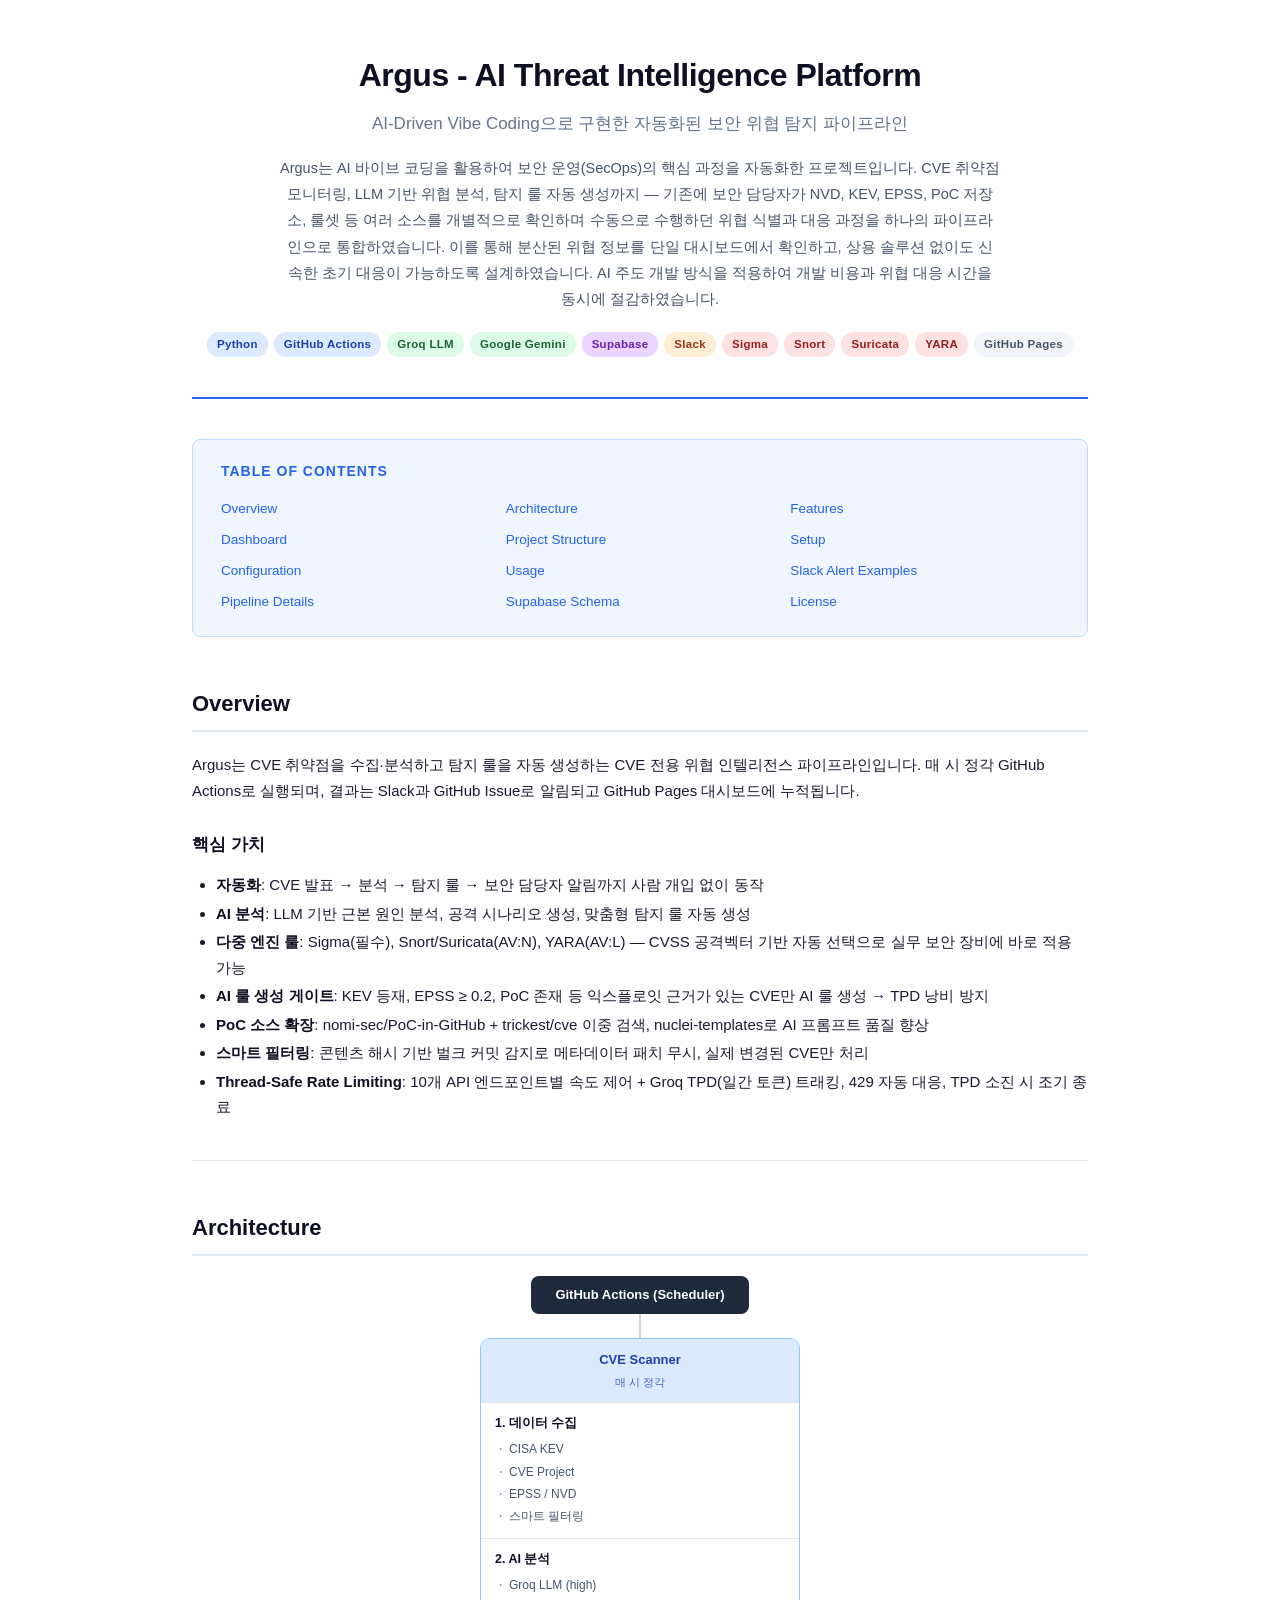
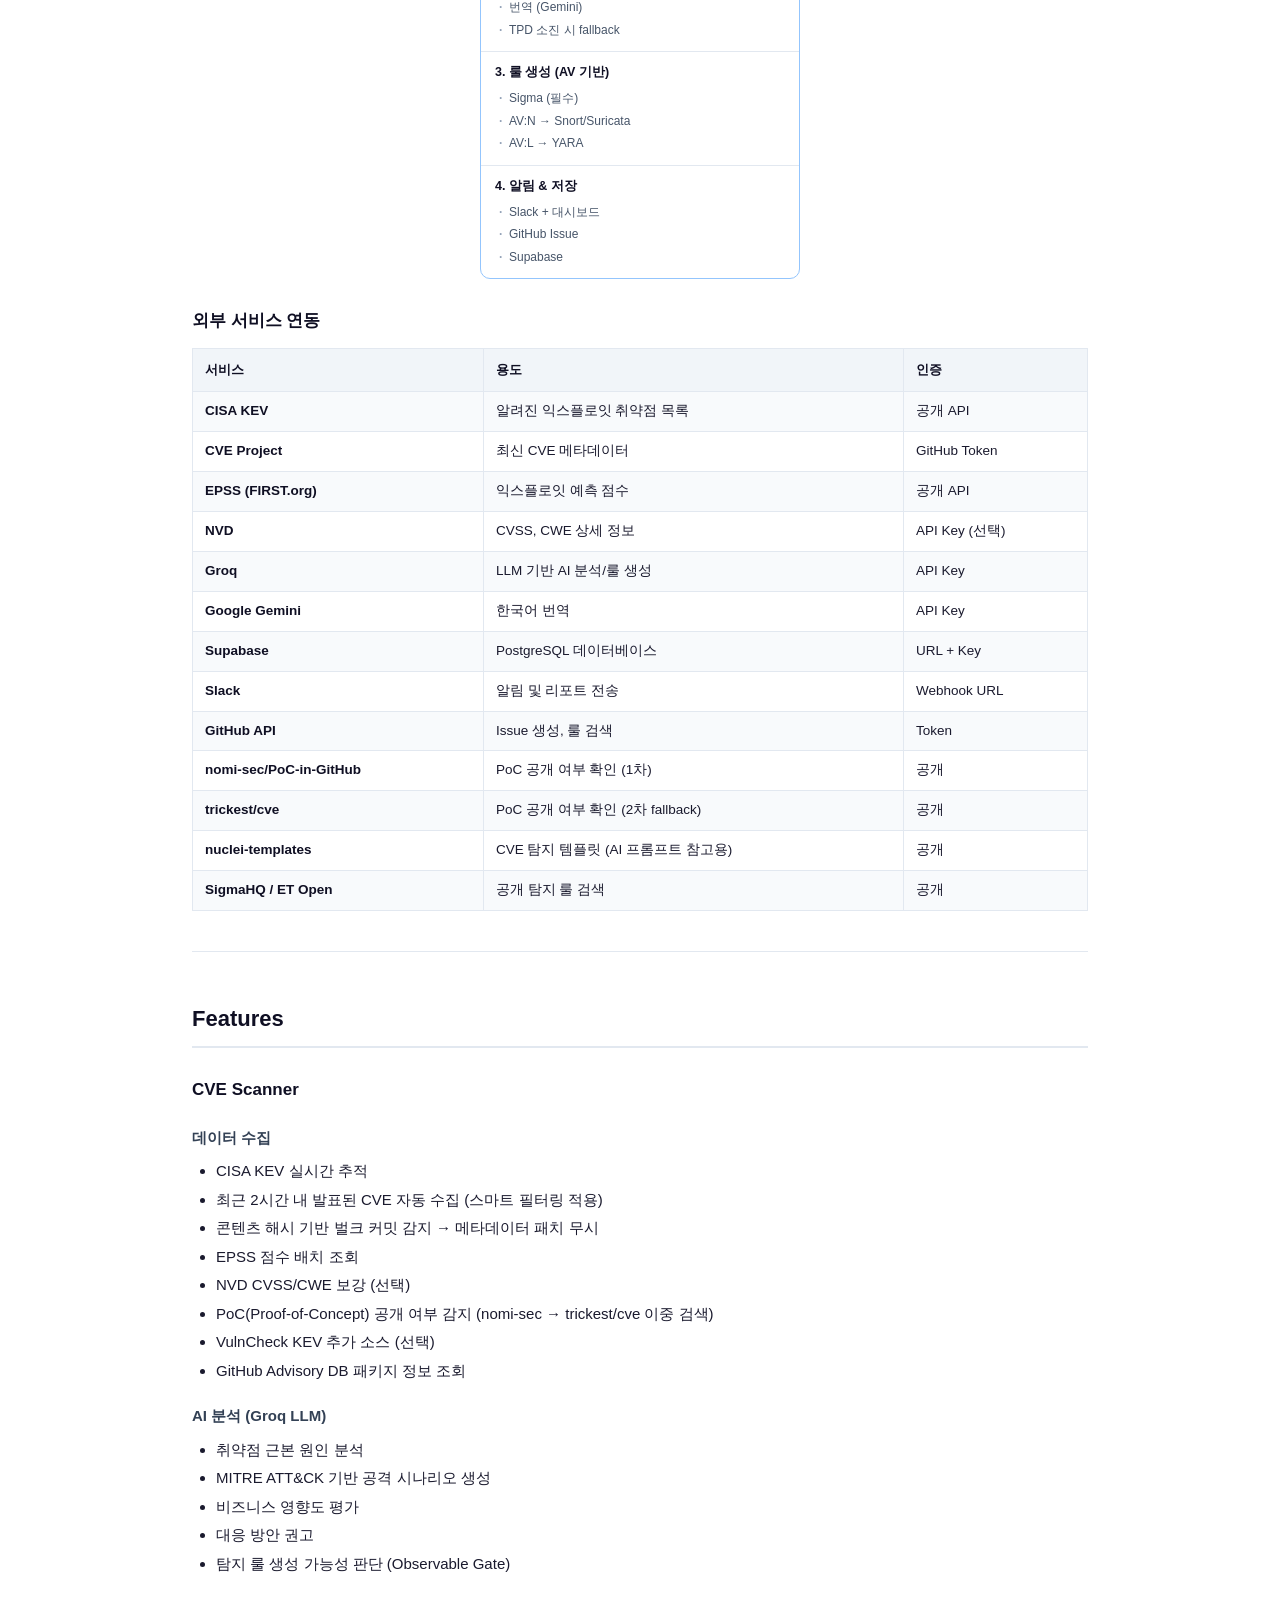
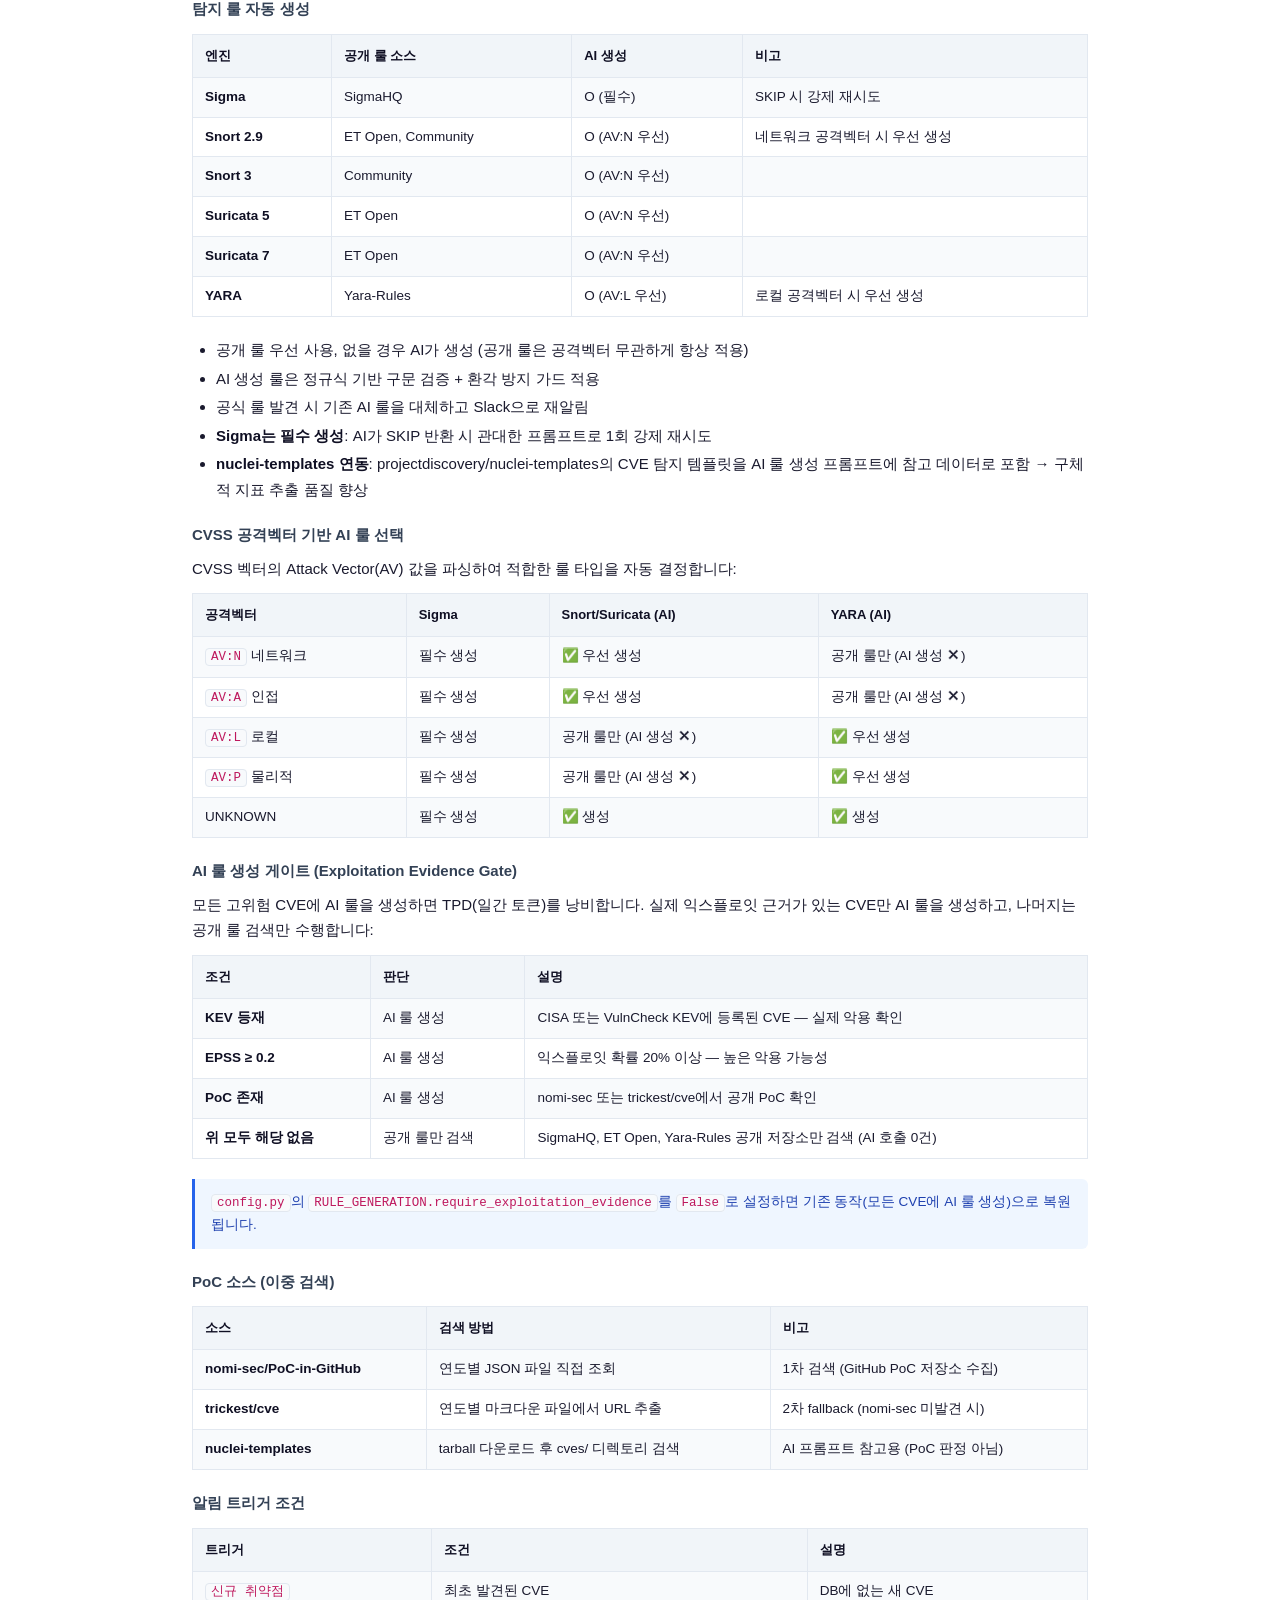
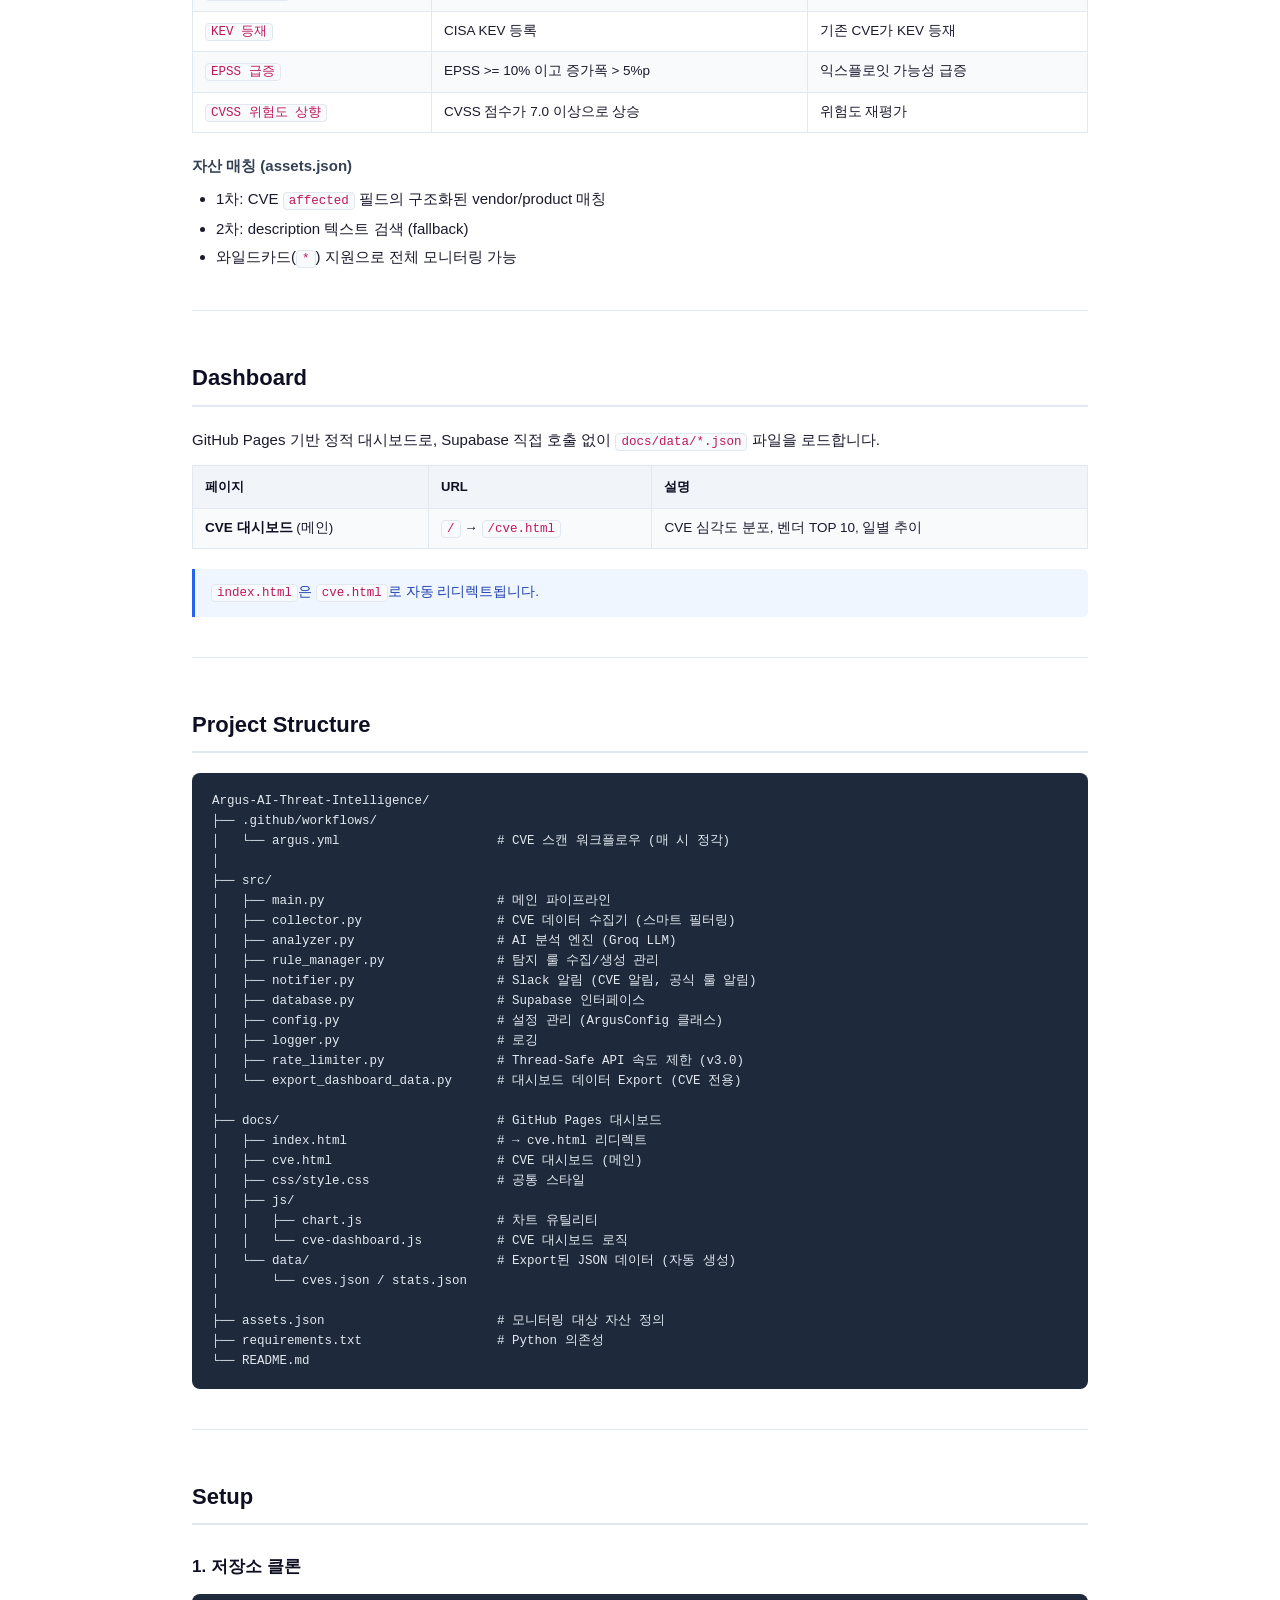
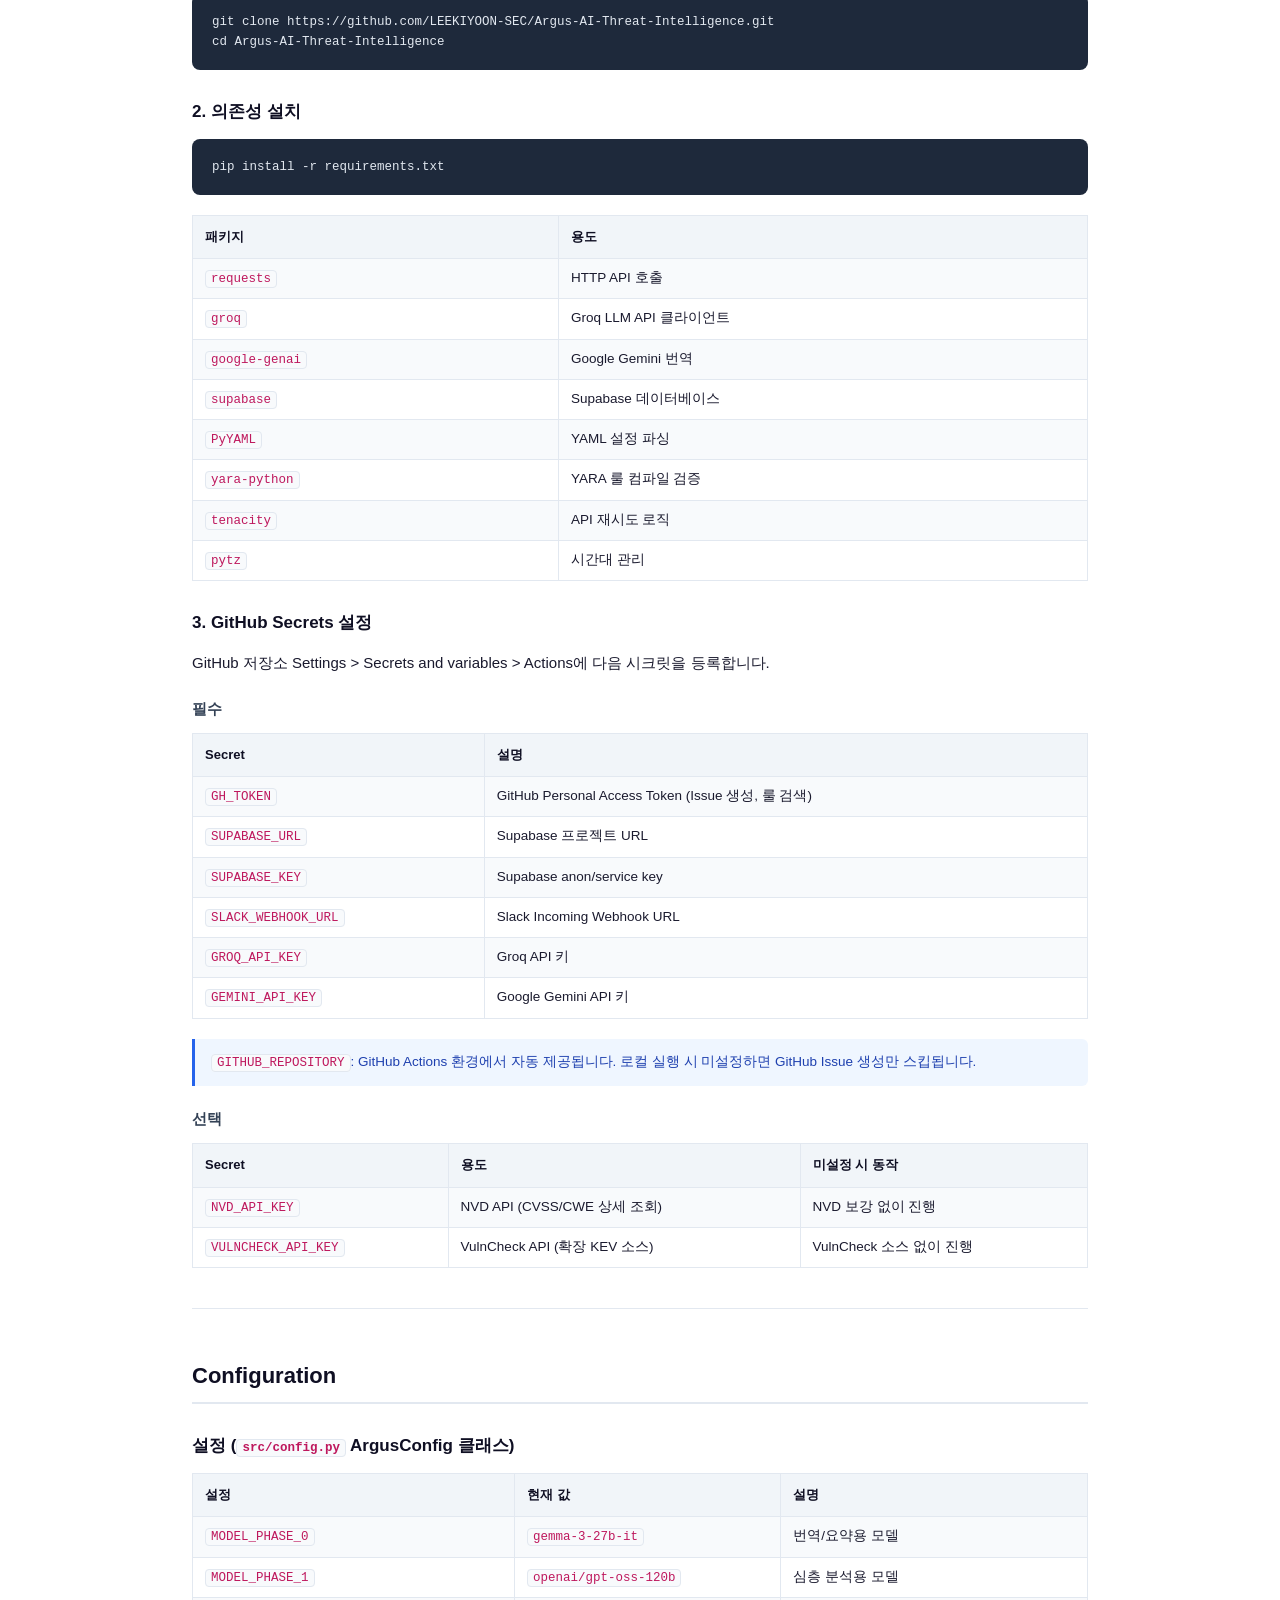
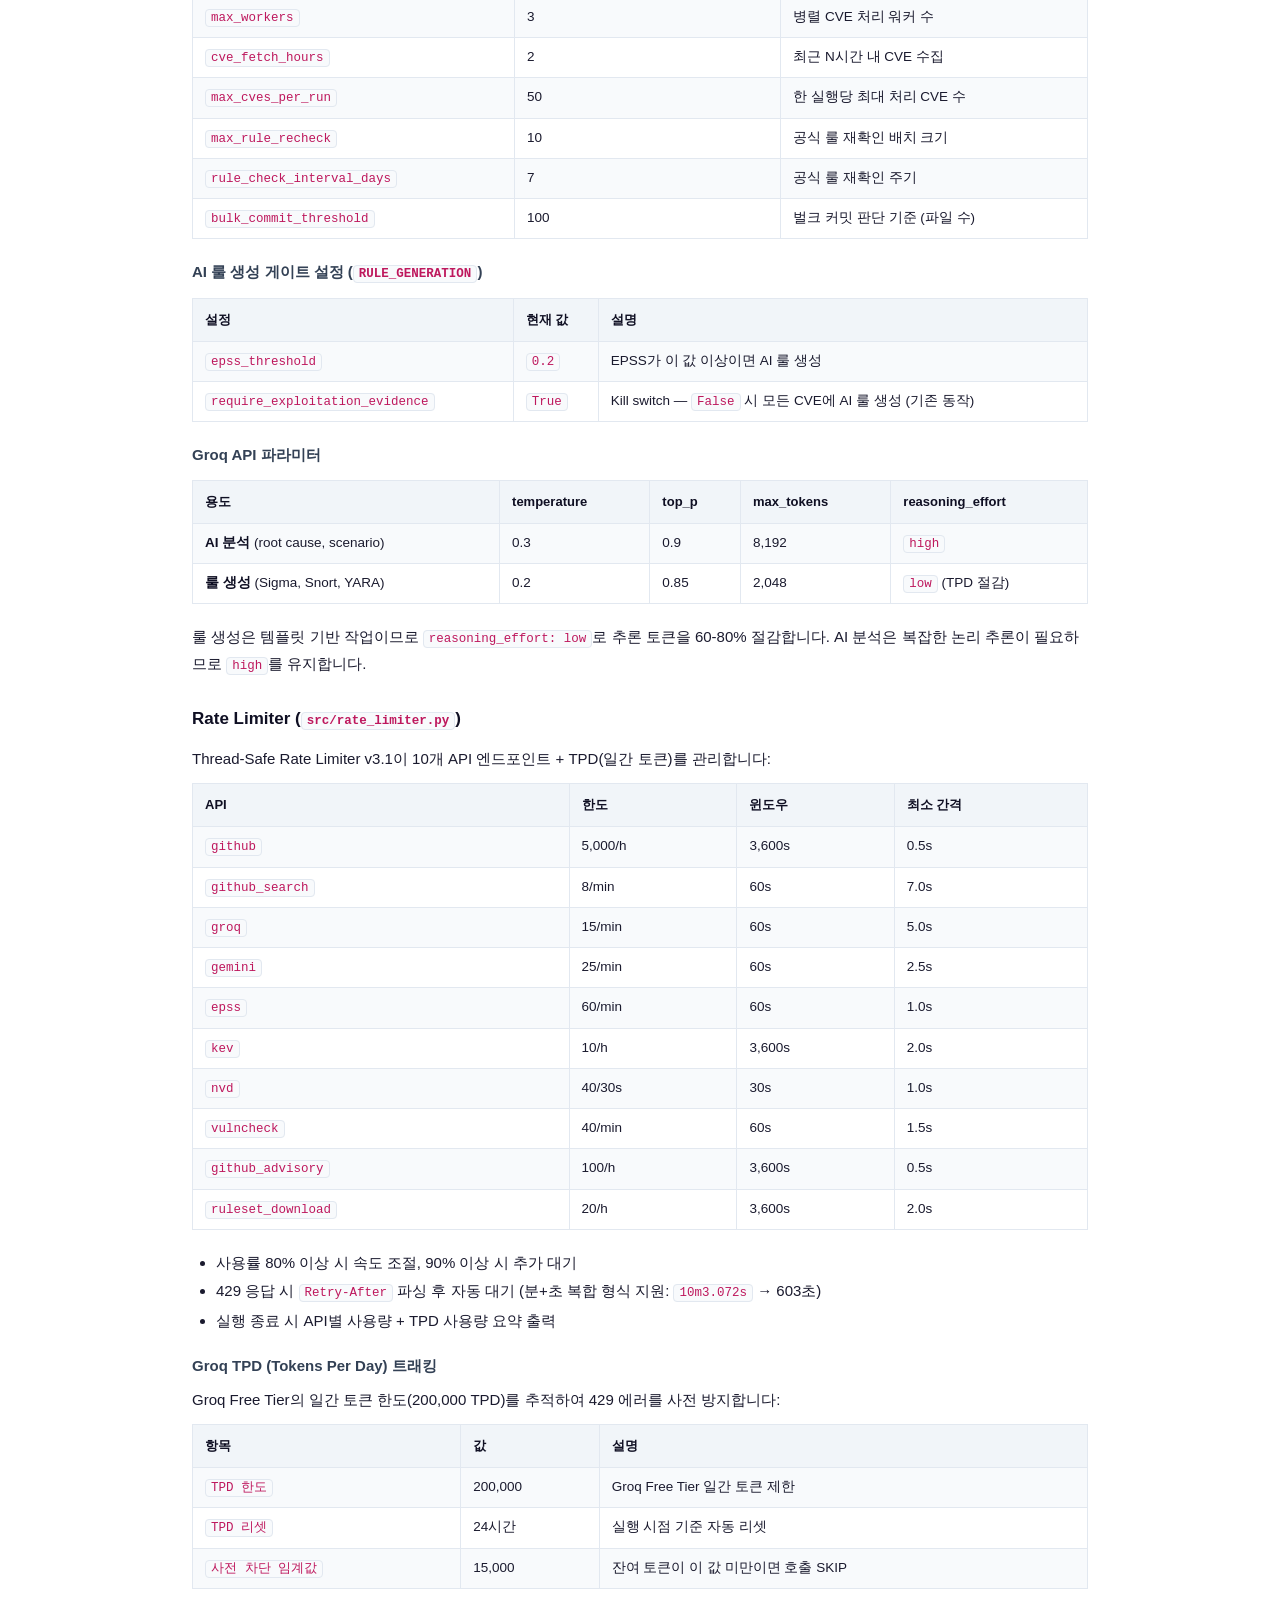
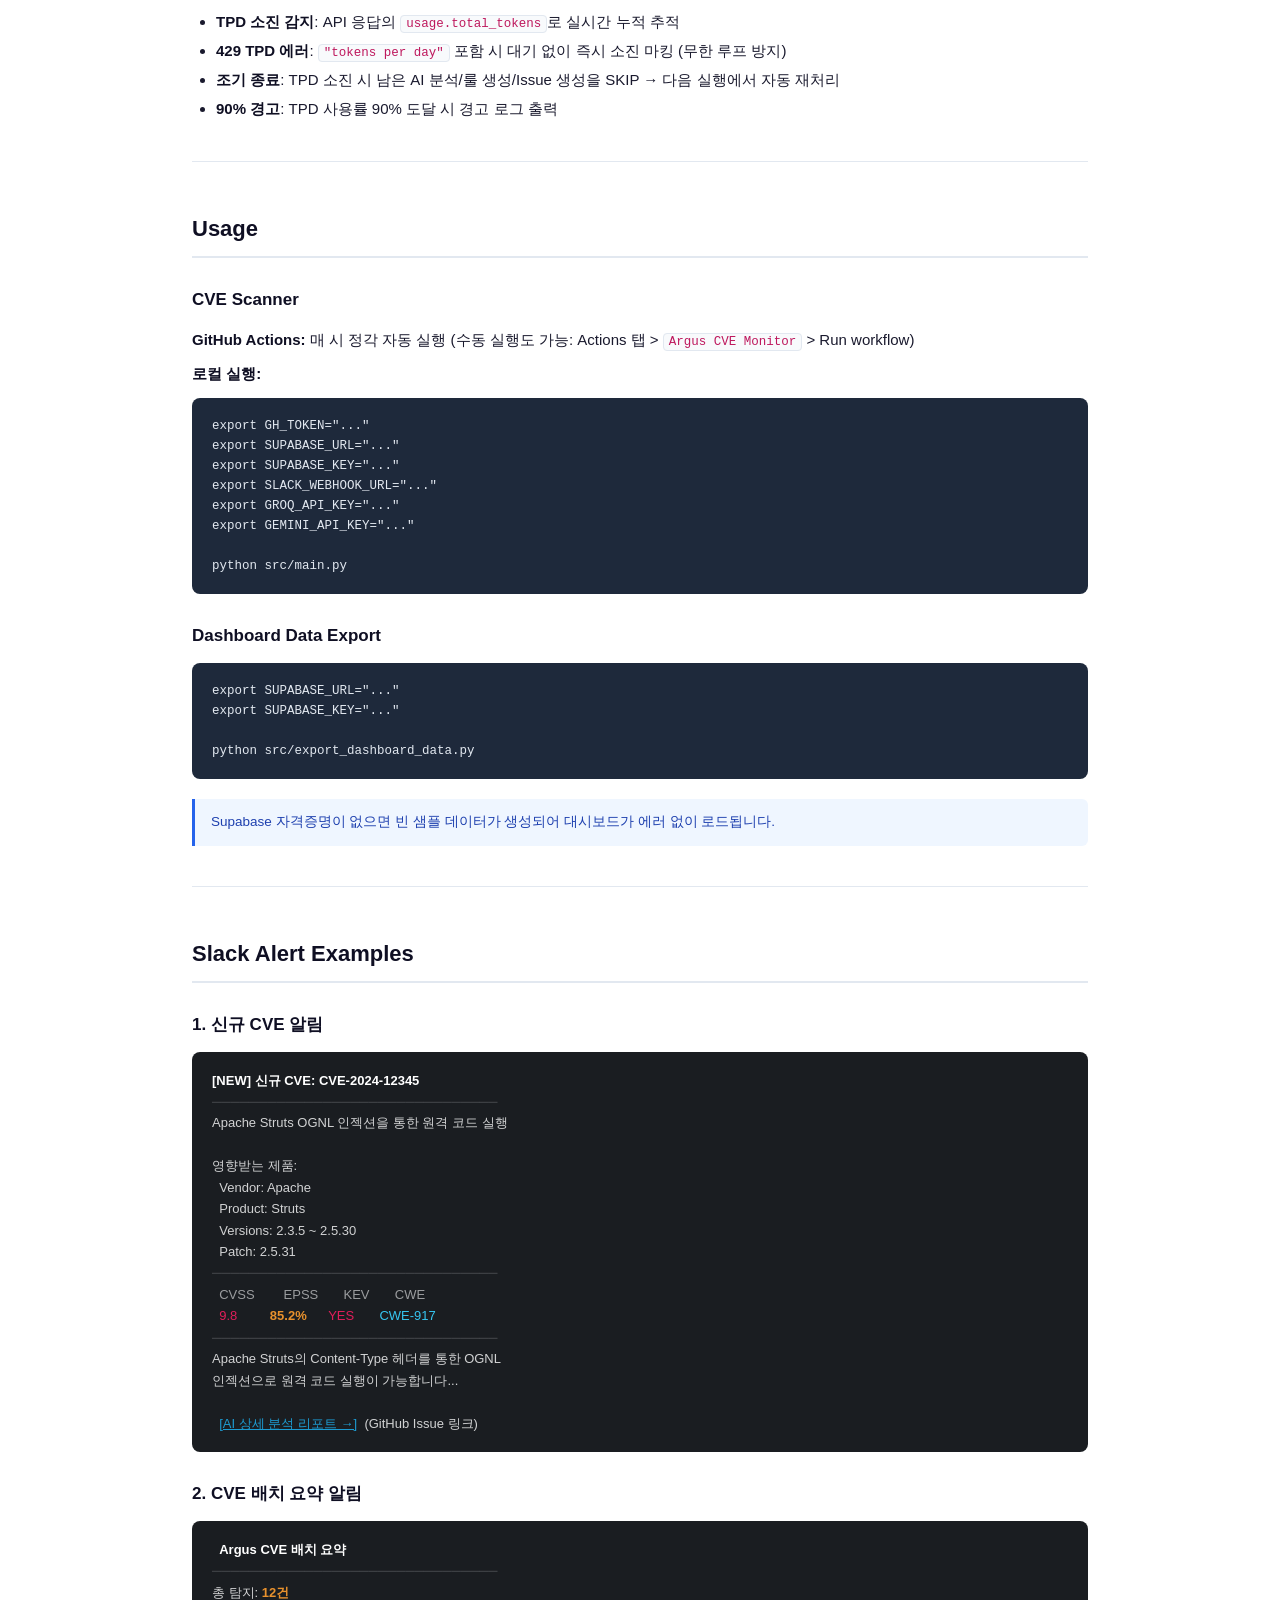
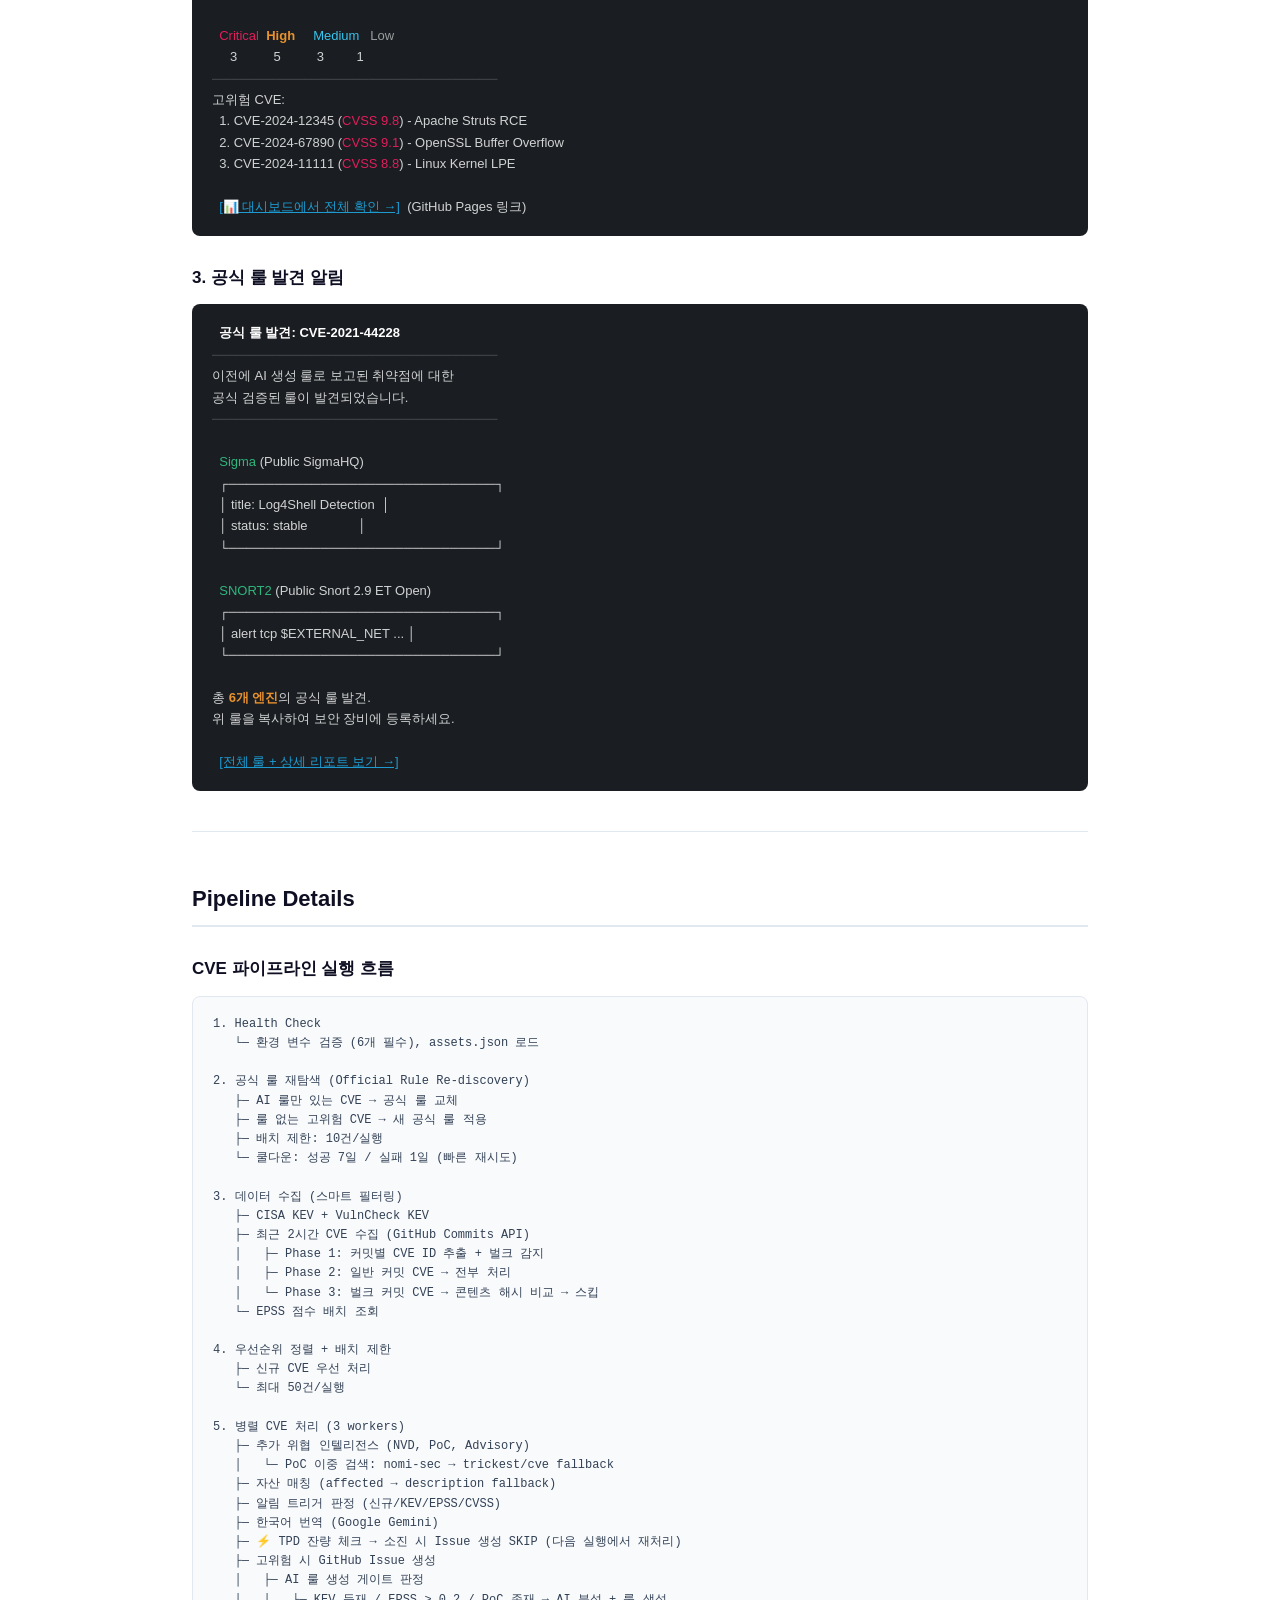
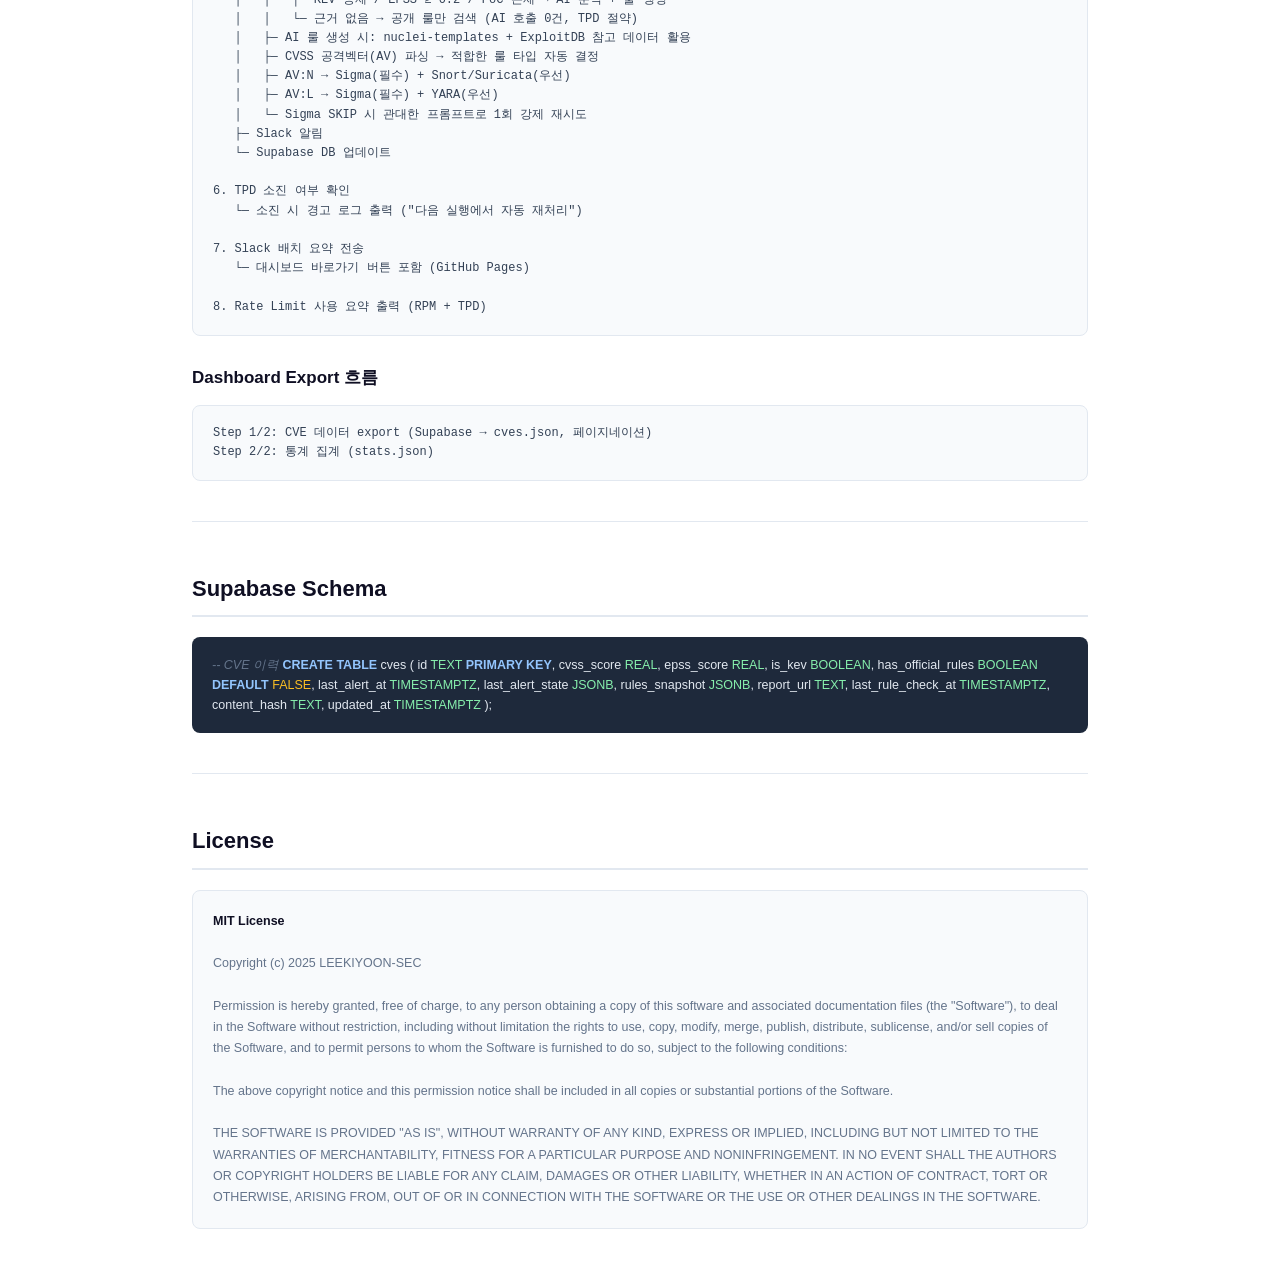
==== commit e16de9dd: "refactor: Phase 0 - blacklist/IOC 완전 제거, CVE 전용 플랫폼으로 재편 ROADMAP.md Phase 0(대청소) 실행: - src/blacklist" ====
--- a/README.html
+++ b/README.html
@@ -543,25 +543,7 @@
 <!-- Overview -->
 <h2 id="overview">Overview</h2>
 
-<p>Argus는 세 개의 독립 파이프라인으로 구성됩니다.</p>
-
-<div class="phase-grid">
-  <div class="phase-card p1">
-    <div class="phase-name">Phase 1 - CVE Scanner</div>
-    <div class="phase-desc">CVE 수집 → AI 분석 → 탐지 룰 생성 → Slack/GitHub Issue</div>
-    <div class="phase-schedule">매 시 정각 자동 실행</div>
-  </div>
-  <div class="phase-card p2">
-    <div class="phase-name">Phase 2 - The Shield</div>
-    <div class="phase-desc">IP 위협 피드 수집 → 평판 조회 → 스코어링 → 일일 리포트</div>
-    <div class="phase-schedule">매일 00:00 UTC = 09:00 KST</div>
-  </div>
-  <div class="phase-card p3">
-    <div class="phase-name">Phase 3 - IOC Dashboard</div>
-    <div class="phase-desc">CVE + IP + URL + Hash + Rule → 통합 IOC 시각화</div>
-    <div class="phase-schedule">Phase 1/2 실행 시 자동 export</div>
-  </div>
-</div>
+<p>Argus는 CVE 취약점을 수집·분석하고 탐지 룰을 자동 생성하는 CVE 전용 위협 인텔리전스 파이프라인입니다. 매 시 정각 GitHub Actions로 실행되며, 결과는 Slack과 GitHub Issue로 알림되고 GitHub Pages 대시보드에 누적됩니다.</p>
 
 <h3>핵심 가치</h3>
 <ul>
@@ -570,8 +552,6 @@
   <li><strong>다중 엔진 룰</strong>: Sigma(필수), Snort/Suricata(AV:N), YARA(AV:L) — CVSS 공격벡터 기반 자동 선택으로 실무 보안 장비에 바로 적용 가능</li>
   <li><strong>AI 룰 생성 게이트</strong>: KEV 등재, EPSS &ge; 0.2, PoC 존재 등 익스플로잇 근거가 있는 CVE만 AI 룰 생성 → TPD 낭비 방지</li>
   <li><strong>PoC 소스 확장</strong>: nomi-sec/PoC-in-GitHub + trickest/cve 이중 검색, nuclei-templates로 AI 프롬프트 품질 향상</li>
-  <li><strong>IP 위험도 관리</strong>: 8개 위협 피드 통합, AbuseIPDB/InternetDB 보강, 기간 기반 가중치, 카테고리별 임계값, 방화벽 정책 자동 권고</li>
-  <li><strong>IOC 통합</strong>: URLhaus, MalwareBazaar, PhishTank/OpenPhish 피드 연동, 타입별 Lazy-Load 대시보드</li>
   <li><strong>스마트 필터링</strong>: 콘텐츠 해시 기반 벌크 커밋 감지로 메타데이터 패치 무시, 실제 변경된 CVE만 처리</li>
   <li><strong>Thread-Safe Rate Limiting</strong>: 10개 API 엔드포인트별 속도 제어 + Groq TPD(일간 토큰) 트래킹, 429 자동 대응, TPD 소진 시 조기 종료</li>
 </ul>
@@ -587,20 +567,13 @@
     <div class="arch-scheduler-box">GitHub Actions (Scheduler)</div>
   </div>
   <div class="arch-connector"><div class="line"></div></div>
-  <div class="arch-connector-h"></div>
-  <div class="arch-branches">
-    <div class="branch-line"></div>
-    <div class="branch-line"></div>
-    <div class="branch-line"></div>
-  </div>
-
-  <!-- 3 Phases -->
-  <div class="arch-phases">
-
-    <!-- Phase 1 -->
+
+  <!-- CVE Pipeline -->
+  <div class="arch-phases" style="grid-template-columns: 1fr; max-width: 320px; margin: 0 auto;">
+
     <div class="arch-phase p1">
       <div class="arch-phase-header">
-        Phase 1: CVE Scanner
+        CVE Scanner
         <span class="arch-phase-sub">매 시 정각</span>
       </div>
       <div class="arch-step">
@@ -638,83 +611,6 @@
       </div>
     </div>
 
-    <!-- Phase 2 -->
-    <div class="arch-phase p2">
-      <div class="arch-phase-header">
-        Phase 2: The Shield
-        <span class="arch-phase-sub">매일 09:00 KST</span>
-      </div>
-      <div class="arch-step">
-        <div class="arch-step-title">1. 피드 수집</div>
-        <ul class="arch-step-items">
-          <li>ET, Spamhaus</li>
-          <li>abuse.ch</li>
-          <li>Tor (이중화)</li>
-          <li>ThreatFox</li>
-          <li>Blocklist.de</li>
-        </ul>
-      </div>
-      <div class="arch-step">
-        <div class="arch-step-title">2. Delta 계산</div>
-        <ul class="arch-step-items">
-          <li>신규/제거 비교</li>
-        </ul>
-      </div>
-      <div class="arch-step">
-        <div class="arch-step-title">3. Enrichment</div>
-        <ul class="arch-step-items">
-          <li>AbuseIPDB</li>
-          <li>InternetDB</li>
-        </ul>
-      </div>
-      <div class="arch-step">
-        <div class="arch-step-title">4. Scoring</div>
-        <ul class="arch-step-items">
-          <li>카테고리별 임계값</li>
-          <li>기간 기반 가중치</li>
-        </ul>
-      </div>
-      <div class="arch-step">
-        <div class="arch-step-title">5. 리포트 &amp; 저장</div>
-        <ul class="arch-step-items">
-          <li>Slack 리포트</li>
-          <li>Supabase 저장</li>
-        </ul>
-      </div>
-    </div>
-
-    <!-- Phase 3 -->
-    <div class="arch-phase p3">
-      <div class="arch-phase-header">
-        Phase 3: IOC Export
-        <span class="arch-phase-sub">자동 연동</span>
-      </div>
-      <div class="arch-step">
-        <div class="arch-step-title">IOC 통합</div>
-        <ul class="arch-step-items">
-          <li>CVE → IOC</li>
-          <li>IP → IOC</li>
-          <li>Rule → IOC</li>
-        </ul>
-      </div>
-      <div class="arch-step">
-        <div class="arch-step-title">외부 피드</div>
-        <ul class="arch-step-items">
-          <li>URLhaus</li>
-          <li>MalwareBazaar</li>
-          <li>PhishTank / OpenPhish</li>
-        </ul>
-      </div>
-      <div class="arch-step">
-        <div class="arch-step-title">GitHub Pages 대시보드</div>
-        <ul class="arch-step-items">
-          <li>CVE 대시보드</li>
-          <li>IP 대시보드</li>
-          <li>IOC 통합</li>
-        </ul>
-      </div>
-    </div>
-
   </div>
 </div>
 
@@ -730,17 +626,10 @@
   <tr><td><strong>Supabase</strong></td><td>PostgreSQL 데이터베이스</td><td>URL + Key</td></tr>
   <tr><td><strong>Slack</strong></td><td>알림 및 리포트 전송</td><td>Webhook URL</td></tr>
   <tr><td><strong>GitHub API</strong></td><td>Issue 생성, 룰 검색</td><td>Token</td></tr>
-  <tr><td><strong>AbuseIPDB</strong></td><td>IP 평판 조회 (Shield 선택)</td><td>API Key</td></tr>
-  <tr><td><strong>InternetDB (Shodan)</strong></td><td>포트/취약점 열거</td><td>공개 API</td></tr>
   <tr><td><strong>nomi-sec/PoC-in-GitHub</strong></td><td>PoC 공개 여부 확인 (1차)</td><td>공개</td></tr>
   <tr><td><strong>trickest/cve</strong></td><td>PoC 공개 여부 확인 (2차 fallback)</td><td>공개</td></tr>
   <tr><td><strong>nuclei-templates</strong></td><td>CVE 탐지 템플릿 (AI 프롬프트 참고용)</td><td>공개</td></tr>
   <tr><td><strong>SigmaHQ / ET Open</strong></td><td>공개 탐지 룰 검색</td><td>공개</td></tr>
-  <tr><td><strong>URLhaus</strong></td><td>악성 URL 피드</td><td>공개 API</td></tr>
-  <tr><td><strong>MalwareBazaar</strong></td><td>악성코드 해시 피드</td><td>공개 API</td></tr>
-  <tr><td><strong>PhishTank</strong></td><td>피싱 URL 피드</td><td>API Key (선택)</td></tr>
-  <tr><td><strong>OpenPhish</strong></td><td>피싱 URL 피드 (PhishTank fallback)</td><td>공개</td></tr>
-  <tr><td><strong>ThreatFox</strong></td><td>C2/Malware IP 피드</td><td>공개 API</td></tr>
 </table>
 
 <hr>
@@ -748,7 +637,7 @@
 <!-- Features -->
 <h2 id="features">Features</h2>
 
-<h3>Phase 1 - CVE Scanner</h3>
+<h3>CVE Scanner</h3>
 
 <h4>데이터 수집</h4>
 <ul>
@@ -835,79 +724,6 @@
   <li>와일드카드(<code>*</code>) 지원으로 전체 모니터링 가능</li>
 </ul>
 
-<h3>Phase 2 - The Shield (IP Blacklist)</h3>
-
-<h4>위협 피드 수집 (8개 소스)</h4>
-<table>
-  <tr><th>피드</th><th>제공자</th><th>기본 점수</th><th>설명</th></tr>
-  <tr><td>ET Compromised IPs</td><td>Emerging Threats</td><td>60</td><td>침해된 IP</td></tr>
-  <tr><td>ET Block IPs</td><td>Emerging Threats</td><td>70</td><td>차단 권고 IP</td></tr>
-  <tr><td>Spamhaus DROP</td><td>Spamhaus</td><td>80</td><td>스팸/봇넷 CIDR</td></tr>
-  <tr><td>Feodo C2</td><td>abuse.ch</td><td>90</td><td>C&amp;C 서버 IP</td></tr>
-  <tr><td>Tor Exit Nodes (공식)</td><td>TorProject</td><td>40</td><td>Tor 출구 노드</td></tr>
-  <tr><td>Tor Exit Nodes (dan.me.uk)</td><td>dan.me.uk</td><td>40</td><td>Tor 출구 노드 (이중화)</td></tr>
-  <tr><td>Blocklist.de</td><td>Blocklist.de</td><td>50</td><td>공격 IP 통합</td></tr>
-  <tr><td>ThreatFox C2/Malware</td><td>abuse.ch</td><td>85</td><td>C2/악성코드 IP</td></tr>
-</table>
-
-<h4>위험도 스코어링 (0~100점)</h4>
-<div class="formula-box">최종 점수 = clamp(기본 점수 + 소스 보너스 + AbuseIPDB 조정
-                  + InternetDB 조정 + 기간 가중치, 0, 100)
-
-- 기본 점수: 피드별 40~90점
-- 소스 보너스: 추가 피드당 +5점 (최대 +15)
-- AbuseIPDB 조정 (키 없으면 생략):
-    confidence &lt; 10 → -10
-    confidence &gt;= 10 → int(confidence * 0.25) + min(8, reports // 5)
-    reports &lt; 3이면 위 결과를 50% 감쇠
-    (범위: -10 ~ +33)
-- InternetDB 조정:
-    위험 포트 수 * 3 (최대 +15) + 알려진 취약점 수 * 2 (최대 +10)
-    (범위: 0 ~ +25)
-- 기간 기반 가중치 (연속 등장 일수):
-    1일(신규): 0, 2일: +2, 3일: +4, ... 7일+: +12 (cap)
-    (범위: 0 ~ +12)</div>
-
-<h4>카테고리별 임계값 오버라이드</h4>
-<p>카테고리에 따라 동일한 점수라도 위험 등급이 달라집니다:</p>
-<table>
-  <tr><th>카테고리</th><th>Critical</th><th>High</th><th>Medium</th><th>비고</th></tr>
-  <tr><td>기본 (글로벌)</td><td>80+</td><td>60+</td><td>40+</td><td>대부분의 카테고리</td></tr>
-  <tr><td>botnet/C2/malware/exploit</td><td>70+</td><td>50+</td><td>30+</td><td>즉각 차단 필요</td></tr>
-  <tr><td>scanner/bruteforce/compromised</td><td>75+</td><td>55+</td><td>35+</td><td>탐색/무차별 공격/침해</td></tr>
-  <tr><td>tor</td><td>90+</td><td>75+</td><td>50+</td><td>단독으로는 위험 낮음</td></tr>
-</table>
-
-<h4>방화벽 관리 자동 권고</h4>
-<ul>
-  <li>매일 신규 고위험 IP TOP 10 알림 (방화벽 등록 대상)</li>
-  <li>피드 제거 감지: 어제 Critical/High → 오늘 모든 피드에서 사라진 IP → 차단 해제 대상</li>
-  <li>등급 하락 감지: 어제 Critical/High → 오늘 Medium/Low로 하락 → 차단 해제 검토</li>
-</ul>
-
-<h3>Phase 3 - IOC Dashboard &amp; External Feeds</h3>
-
-<h4>외부 IOC 피드 연동</h4>
-<table>
-  <tr><th>피드</th><th>유형</th><th>설명</th></tr>
-  <tr><td>URLhaus</td><td>URL</td><td>abuse.ch 악성 URL (온라인 상태)</td></tr>
-  <tr><td>MalwareBazaar</td><td>Hash</td><td>abuse.ch 악성코드 SHA256 해시</td></tr>
-  <tr><td>PhishTank</td><td>URL</td><td>검증된 피싱 URL</td></tr>
-  <tr><td>OpenPhish</td><td>URL</td><td>피싱 URL (PhishTank 실패 시 fallback)</td></tr>
-</table>
-
-<h4>IOC 통합 데이터 구조 (타입별 Lazy-Load)</h4>
-<p>대시보드는 전체 IOC를 한 번에 로드하지 않고, 타입별 분리 파일로 필요할 때만 로드합니다:</p>
-<table>
-  <tr><th>파일</th><th>내용</th></tr>
-  <tr><td><code>ioc-meta.json</code></td><td>통계만 포함 (초기 로드용, 경량)</td></tr>
-  <tr><td><code>ioc-cve.json</code></td><td>CVE IOC 데이터</td></tr>
-  <tr><td><code>ioc-ip.json</code></td><td>IP 블랙리스트 IOC 데이터</td></tr>
-  <tr><td><code>ioc-url.json</code></td><td>악성/피싱 URL IOC 데이터</td></tr>
-  <tr><td><code>ioc-hash.json</code></td><td>악성코드 해시 IOC 데이터</td></tr>
-  <tr><td><code>ioc-rule.json</code></td><td>탐지 룰 IOC 데이터</td></tr>
-</table>
-
 <hr>
 
 <!-- Dashboard -->
@@ -916,11 +732,9 @@
 <p>GitHub Pages 기반 정적 대시보드로, Supabase 직접 호출 없이 <code>docs/data/*.json</code> 파일을 로드합니다.</p>
 <table>
   <tr><th>페이지</th><th>URL</th><th>설명</th></tr>
-  <tr><td><strong>IOC 통합</strong> (메인)</td><td><code>/</code> → <code>/ioc.html</code></td><td>CVE, IP, URL, Hash, Rule 통합 뷰</td></tr>
-  <tr><td><strong>CVE 대시보드</strong></td><td><code>/cve.html</code></td><td>CVE 심각도 분포, 벤더 TOP 10, 일별 추이</td></tr>
-  <tr><td><strong>Blacklist IP</strong></td><td><code>/blacklist.html</code></td><td>IP 위험도 분포, 카테고리별 통계, 평판 회복 IP</td></tr>
-</table>
-<blockquote><p><code>index.html</code>은 <code>ioc.html</code>로 자동 리디렉트됩니다.</p></blockquote>
+  <tr><td><strong>CVE 대시보드</strong> (메인)</td><td><code>/</code> → <code>/cve.html</code></td><td>CVE 심각도 분포, 벤더 TOP 10, 일별 추이</td></tr>
+</table>
+<blockquote><p><code>index.html</code>은 <code>cve.html</code>로 자동 리디렉트됩니다.</p></blockquote>
 
 <hr>
 
@@ -929,11 +743,10 @@
 
 <pre><code>Argus-AI-Threat-Intelligence/
 ├── .github/workflows/
-│   ├── argus.yml                     # Phase 1: CVE 스캔 워크플로우
-│   └── blacklist.yml                 # Phase 2: 일일 IP 블랙리스트
+│   └── argus.yml                     # CVE 스캔 워크플로우 (매 시 정각)
 │
 ├── src/
-│   ├── main.py                       # Phase 1 메인 파이프라인
+│   ├── main.py                       # 메인 파이프라인
 │   ├── collector.py                  # CVE 데이터 수집기 (스마트 필터링)
 │   ├── analyzer.py                   # AI 분석 엔진 (Groq LLM)
 │   ├── rule_manager.py               # 탐지 룰 수집/생성 관리
@@ -942,33 +755,17 @@
 │   ├── config.py                     # 설정 관리 (ArgusConfig 클래스)
 │   ├── logger.py                     # 로깅
 │   ├── rate_limiter.py               # Thread-Safe API 속도 제한 (v3.0)
-│   ├── export_dashboard_data.py      # 대시보드 데이터 Export + 외부 IOC 수집
-│   │
-│   └── blacklist_ip/                 # Phase 2: The Shield
-│       ├── main.py                   # Shield 메인 파이프라인
-│       ├── config.py                 # Shield 설정 (Settings dataclass)
-│       ├── collector_tier1.py        # 피드 수집기 (8개 소스, ThreatFox JSON 파서)
-│       ├── enricher_tier2.py         # IP 보강 (AbuseIPDB, InternetDB, 분리 캡)
-│       ├── scoring.py                # 위험도 스코어링 (카테고리별 임계값, 기간 가중치)
-│       ├── delta.py                  # 일일 변동 계산
-│       ├── store_supabase.py         # Supabase 저장소
-│       ├── blacklist_ip_notifier.py  # Shield Slack 리포트
-│       └── feeds.yml                 # 위협 피드 설정 (8개)
+│   └── export_dashboard_data.py      # 대시보드 데이터 Export (CVE 전용)
 │
 ├── docs/                             # GitHub Pages 대시보드
-│   ├── index.html                    # → ioc.html 리디렉트
-│   ├── ioc.html                      # IOC 통합 대시보드 (메인)
-│   ├── cve.html                      # CVE 대시보드
-│   ├── blacklist.html                # IP 블랙리스트 대시보드
+│   ├── index.html                    # → cve.html 리디렉트
+│   ├── cve.html                      # CVE 대시보드 (메인)
 │   ├── css/style.css                 # 공통 스타일
 │   ├── js/
 │   │   ├── chart.js                  # 차트 유틸리티
-│   │   ├── cve-dashboard.js          # CVE 대시보드 로직
-│   │   ├── blacklist-dashboard.js    # IP 대시보드 로직
-│   │   └── ioc-dashboard.js          # IOC 통합 대시보드 로직
+│   │   └── cve-dashboard.js          # CVE 대시보드 로직
 │   └── data/                         # Export된 JSON 데이터 (자동 생성)
-│       ├── cves.json / blacklist.json / stats.json
-│       └── ioc-meta/cve/ip/url/hash/rule.json
+│       └── cves.json / stats.json
 │
 ├── assets.json                       # 모니터링 대상 자산 정의
 ├── requirements.txt                  # Python 의존성
@@ -992,7 +789,6 @@
   <tr><td><code>groq</code></td><td>Groq LLM API 클라이언트</td></tr>
   <tr><td><code>google-genai</code></td><td>Google Gemini 번역</td></tr>
   <tr><td><code>supabase</code></td><td>Supabase 데이터베이스</td></tr>
-  <tr><td><code>slack_sdk</code></td><td>Slack 메시지 빌드</td></tr>
   <tr><td><code>PyYAML</code></td><td>YAML 설정 파싱</td></tr>
   <tr><td><code>yara-python</code></td><td>YARA 룰 컴파일 검증</td></tr>
   <tr><td><code>tenacity</code></td><td>API 재시도 로직</td></tr>
@@ -1002,7 +798,7 @@
 <h3>3. GitHub Secrets 설정</h3>
 <p>GitHub 저장소 Settings &gt; Secrets and variables &gt; Actions에 다음 시크릿을 등록합니다.</p>
 
-<h4>필수 (Phase 1 - CVE Scanner)</h4>
+<h4>필수</h4>
 <table>
   <tr><th>Secret</th><th>설명</th></tr>
   <tr><td><code>GH_TOKEN</code></td><td>GitHub Personal Access Token (Issue 생성, 룰 검색)</td></tr>
@@ -1014,22 +810,11 @@
 </table>
 <blockquote><p><code>GITHUB_REPOSITORY</code>: GitHub Actions 환경에서 자동 제공됩니다. 로컬 실행 시 미설정하면 GitHub Issue 생성만 스킵됩니다.</p></blockquote>
 
-<h4>필수 (Phase 2 - The Shield)</h4>
-<p>Phase 1과 공유하는 3개만 필수입니다:</p>
-<table>
-  <tr><th>Secret</th><th>설명</th></tr>
-  <tr><td><code>SUPABASE_URL</code></td><td>Supabase 프로젝트 URL</td></tr>
-  <tr><td><code>SUPABASE_KEY</code></td><td>Supabase anon/service key</td></tr>
-  <tr><td><code>SLACK_WEBHOOK_URL</code></td><td>Slack Incoming Webhook URL</td></tr>
-</table>
-
 <h4>선택</h4>
 <table>
   <tr><th>Secret</th><th>용도</th><th>미설정 시 동작</th></tr>
-  <tr><td><code>ABUSEIPDB_API_KEY</code></td><td>AbuseIPDB IP 평판 조회 (Free tier: 1,000 조회/일)</td><td>AbuseIPDB enrichment 스킵, InternetDB만 사용</td></tr>
-  <tr><td><code>NVD_API_KEY</code></td><td>NVD API (Phase 1: CVSS/CWE 상세 조회)</td><td>NVD 보강 없이 진행</td></tr>
-  <tr><td><code>VULNCHECK_API_KEY</code></td><td>VulnCheck API (Phase 1: 확장 KEV 소스)</td><td>VulnCheck 소스 없이 진행</td></tr>
-  <tr><td><code>PHISHTANK_API_KEY</code></td><td>PhishTank API (IOC 피싱 URL 수집)</td><td>공개 엔드포인트 사용 (실패 시 OpenPhish fallback)</td></tr>
+  <tr><td><code>NVD_API_KEY</code></td><td>NVD API (CVSS/CWE 상세 조회)</td><td>NVD 보강 없이 진행</td></tr>
+  <tr><td><code>VULNCHECK_API_KEY</code></td><td>VulnCheck API (확장 KEV 소스)</td><td>VulnCheck 소스 없이 진행</td></tr>
 </table>
 
 <hr>
@@ -1037,7 +822,7 @@
 <!-- Configuration -->
 <h2 id="configuration">Configuration</h2>
 
-<h3>Phase 1 설정 (<code>src/config.py</code> ArgusConfig 클래스)</h3>
+<h3>설정 (<code>src/config.py</code> ArgusConfig 클래스)</h3>
 <table>
   <tr><th>설정</th><th>현재 값</th><th>설명</th></tr>
   <tr><td><code>MODEL_PHASE_0</code></td><td><code>gemma-3-27b-it</code></td><td>번역/요약용 모델</td></tr>
@@ -1065,7 +850,7 @@
 </table>
 <p>룰 생성은 템플릿 기반 작업이므로 <code>reasoning_effort: low</code>로 추론 토큰을 60-80% 절감합니다. AI 분석은 복잡한 논리 추론이 필요하므로 <code>high</code>를 유지합니다.</p>
 
-<h3>Phase 1 Rate Limiter (<code>src/rate_limiter.py</code>)</h3>
+<h3>Rate Limiter (<code>src/rate_limiter.py</code>)</h3>
 <p>Thread-Safe Rate Limiter v3.1이 10개 API 엔드포인트 + TPD(일간 토큰)를 관리합니다:</p>
 <table>
   <tr><th>API</th><th>한도</th><th>윈도우</th><th>최소 간격</th></tr>
@@ -1101,29 +886,12 @@
   <li><strong>90% 경고</strong>: TPD 사용률 90% 도달 시 경고 로그 출력</li>
 </ul>
 
-<h3>Phase 2 설정 (<code>src/blacklist_ip/config.py</code> Settings dataclass)</h3>
-<table>
-  <tr><th>설정</th><th>기본값</th><th>설명</th></tr>
-  <tr><td><code>critical_threshold</code></td><td>80</td><td>Critical 등급 기준 (글로벌)</td></tr>
-  <tr><td><code>high_threshold</code></td><td>60</td><td>High 등급 기준 (글로벌)</td></tr>
-  <tr><td><code>medium_threshold</code></td><td>40</td><td>Medium 등급 기준 (글로벌)</td></tr>
-  <tr><td><code>source_bonus_step</code></td><td>5</td><td>추가 피드당 보너스 점수</td></tr>
-  <tr><td><code>source_bonus_cap</code></td><td>15</td><td>소스 보너스 최대값</td></tr>
-  <tr><td><code>max_enrich_count</code></td><td>500</td><td>AbuseIPDB 최대 enrichment 대상 수</td></tr>
-  <tr><td><code>max_enrich_internetdb</code></td><td>5,000</td><td>InternetDB 최대 enrichment 대상 수</td></tr>
-  <tr><td><code>enrich_workers</code></td><td>20</td><td>InternetDB 병렬 워커 수</td></tr>
-  <tr><td><code>topn_report</code></td><td>10</td><td>Slack TOP N 리포트 수</td></tr>
-  <tr><td><code>abuseipdb_daily_max</code></td><td>1,000</td><td>AbuseIPDB 일일 쿼터</td></tr>
-  <tr><td><code>cache_ttl (AbuseIPDB)</code></td><td>24시간</td><td>AbuseIPDB 캐시 TTL</td></tr>
-  <tr><td><code>cache_ttl (InternetDB)</code></td><td>72시간</td><td>InternetDB 캐시 TTL</td></tr>
-</table>
-
 <hr>
 
 <!-- Usage -->
 <h2 id="usage">Usage</h2>
 
-<h3>Phase 1 - CVE Scanner</h3>
+<h3>CVE Scanner</h3>
 <p><strong>GitHub Actions:</strong> 매 시 정각 자동 실행 (수동 실행도 가능: Actions 탭 &gt; <code>Argus CVE Monitor</code> &gt; Run workflow)</p>
 <p><strong>로컬 실행:</strong></p>
 <pre><code>export GH_TOKEN="..."
@@ -1134,16 +902,6 @@
 export GEMINI_API_KEY="..."
 
 python src/main.py</code></pre>
-
-<h3>Phase 2 - The Shield</h3>
-<p><strong>GitHub Actions:</strong> 매일 00:00 UTC = 09:00 KST 자동 실행</p>
-<p><strong>로컬 실행:</strong></p>
-<pre><code>export SLACK_WEBHOOK_URL="..."
-export SUPABASE_URL="..."
-export SUPABASE_KEY="..."
-export ABUSEIPDB_API_KEY="..."  # 선택
-
-python -m src.blacklist_ip.main --mode daily --tz Asia/Seoul</code></pre>
 
 <h3>Dashboard Data Export</h3>
 <pre><code>export SUPABASE_URL="..."
@@ -1214,44 +972,12 @@
 
   <span class="s-link">[전체 룰 + 상세 리포트 보기 →]</span></div>
 
-<h3>4. The Shield 일일 리포트</h3>
-<div class="slack-example"><span class="s-title">  The Shield 일일 위협 IP 리포트 (2025-02-17)</span>
-<span class="s-sep">───────────────────────────────</span>
-총 수집: <span class="s-value">4,521</span>개
-  - 신규: <span class="s-green">287개 (+6.3%)</span>
-  - 제거: 143개
-<span class="s-sep">───────────────────────────────</span>
-  <span class="s-red">Critical (80+)</span>    <span class="s-value">High (60-79)</span>
-       42              318
-  <span class="s-blue">Medium (40-59)</span>    <span class="s-label">Low (&lt;40)</span>
-     1,892            2,269
-<span class="s-sep">───────────────────────────────</span>
-
-  신규 고위험 IP TOP 10:
-  1. 45.xx.xx.xx (<span class="s-red">92점</span>) - abuse.ch Feodo C2
-     AbuseIPDB 98% (reports=247), Ports [22, 80, 443]
-  2. 91.xx.xx.xx (<span class="s-red">87점</span>) - ET Block-IPs
-     AbuseIPDB 85% (reports=52), Ports [22, 8080]
-  ...
-<span class="s-sep">───────────────────────────────</span>
-  <span class="s-title">방화벽 블랙리스트 관리</span>
-
-  <span class="s-green">제거 대상 (2건):</span>
-  - 1.2.3.4 (어제 92점/Critical) - botnet
-  - 5.6.7.8 (어제 78점/High) - scanner
-
-  <span class="s-blue">등급 하락 검토 (3건):</span>
-  - 9.10.11.12 (Critical 85점 -&gt; Medium 45점) - spam
-  - 13.14.15.16 (High 72점 -&gt; Low 28점) - scanner
-<span class="s-sep">───────────────────────────────</span>
-<span class="s-label">API usage - AbuseIPDB: 287, InternetDB: 287</span></div>
-
 <hr>
 
 <!-- Pipeline Details -->
 <h2 id="pipeline-details">Pipeline Details</h2>
 
-<h3>Phase 1 실행 흐름</h3>
+<h3>CVE 파이프라인 실행 흐름</h3>
 <div class="pipeline">1. Health Check
    └─ 환경 변수 검증 (6개 필수), assets.json 로드
 
@@ -1300,44 +1026,15 @@
 
 8. Rate Limit 사용 요약 출력 (RPM + TPD)</div>
 
-<h3>Phase 2 실행 흐름</h3>
-<div class="pipeline">Step 1/5: Tier 1 피드 수집
-   └─ 8개 위협 피드 다운로드 (개별 실패 허용, ThreatFox JSON 파서)
-
-Step 2/5: Delta 계산
-   ├─ 어제 vs 오늘 indicator 세트 비교 (Supabase 기반)
-   ├─ 신규/제거 IP 식별
-   └─ 어제 고위험 중 제거된 IP 식별
-
-Step 3/5: Tier 2 Enrichment
-   ├─ 신규 IP만 대상 (CIDR 제외)
-   ├─ base_score 기준 우선순위 정렬 (높은 점수 우선)
-   ├─ AbuseIPDB 최대 500개 (분리 캡), 순차 조회 (1초 간격)
-   ├─ InternetDB 최대 5,000개 (분리 캡), 병렬 조회 (20 workers)
-   └─ 캐시 활용 (AbuseIPDB 24h, InternetDB 72h TTL)
-
-Step 4/5: Scoring
-   ├─ 기본 점수 + 소스 보너스 + AbuseIPDB + InternetDB + 기간 가중치
-   ├─ 카테고리별 임계값 오버라이드 적용
-   └─ 등급 하락 IP 감지 (어제 고위험 → 오늘 중/저위험)
-
-Step 5/5: 저장 + 리포트
-   ├─ Supabase에 일별 스냅샷 저장
-   └─ Slack 일일 리포트 전송 (방화벽 관리 권고 포함)</div>
-
 <h3>Dashboard Export 흐름</h3>
-<div class="pipeline">Step 1/5: CVE 데이터 export (Supabase → cves.json, 페이지네이션)
-Step 2/5: 블랙리스트 IP export (Supabase → blacklist.json, 평판 회복 IP 포함)
-Step 3/5: 외부 IOC 피드 수집 (URLhaus → MalwareBazaar → PhishTank/OpenPhish)
-Step 4/5: IOC 통합 데이터 export (타입별 분리 파일 생성)
-Step 5/5: 통계 집계 (stats.json)</div>
+<div class="pipeline">Step 1/2: CVE 데이터 export (Supabase → cves.json, 페이지네이션)
+Step 2/2: 통계 집계 (stats.json)</div>
 
 <hr>
 
 <!-- Supabase Schema -->
 <h2 id="supabase-schema">Supabase Schema</h2>
 
-<h3>Phase 1 테이블</h3>
 <div class="sql-block"><span class="comment">-- CVE 이력</span>
 <span class="kw">CREATE TABLE</span> cves (
   id              <span class="type">TEXT</span> <span class="kw">PRIMARY KEY</span>,
@@ -1352,39 +1049,6 @@
   last_rule_check_at <span class="type">TIMESTAMPTZ</span>,
   content_hash    <span class="type">TEXT</span>,
   updated_at      <span class="type">TIMESTAMPTZ</span>
-);</div>
-
-<h3>Phase 2 테이블</h3>
-<div class="sql-block"><span class="comment">-- 일별 스냅샷 메타</span>
-<span class="kw">CREATE TABLE</span> shield_daily_snapshots (
-  date           <span class="type">DATE</span> <span class="kw">PRIMARY KEY</span>,
-  total_count    <span class="type">INTEGER</span>,
-  new_count      <span class="type">INTEGER</span>,
-  removed_count  <span class="type">INTEGER</span>,
-  api_usage      <span class="type">JSONB</span>
-);
-
-<span class="comment">-- 일별 indicator 상세</span>
-<span class="kw">CREATE TABLE</span> shield_indicators (
-  date           <span class="type">DATE</span>,
-  indicator      <span class="type">TEXT</span>,
-  type           <span class="type">TEXT</span>,
-  category       <span class="type">TEXT</span>,
-  sources        <span class="type">TEXT[]</span>,
-  base_score     <span class="type">INTEGER</span>,
-  final_score    <span class="type">INTEGER</span>,
-  risk           <span class="type">TEXT</span>,
-  enrichment     <span class="type">JSONB</span>,
-  <span class="kw">PRIMARY KEY</span> (date, indicator)
-);
-
-<span class="comment">-- Enrichment 캐시</span>
-<span class="kw">CREATE TABLE</span> shield_enrichment_cache (
-  indicator      <span class="type">TEXT</span>,
-  provider       <span class="type">TEXT</span>,
-  data           <span class="type">JSONB</span>,
-  ttl_until      <span class="type">TIMESTAMPTZ</span>,
-  <span class="kw">PRIMARY KEY</span> (indicator, provider)
 );</div>
 
 <hr>
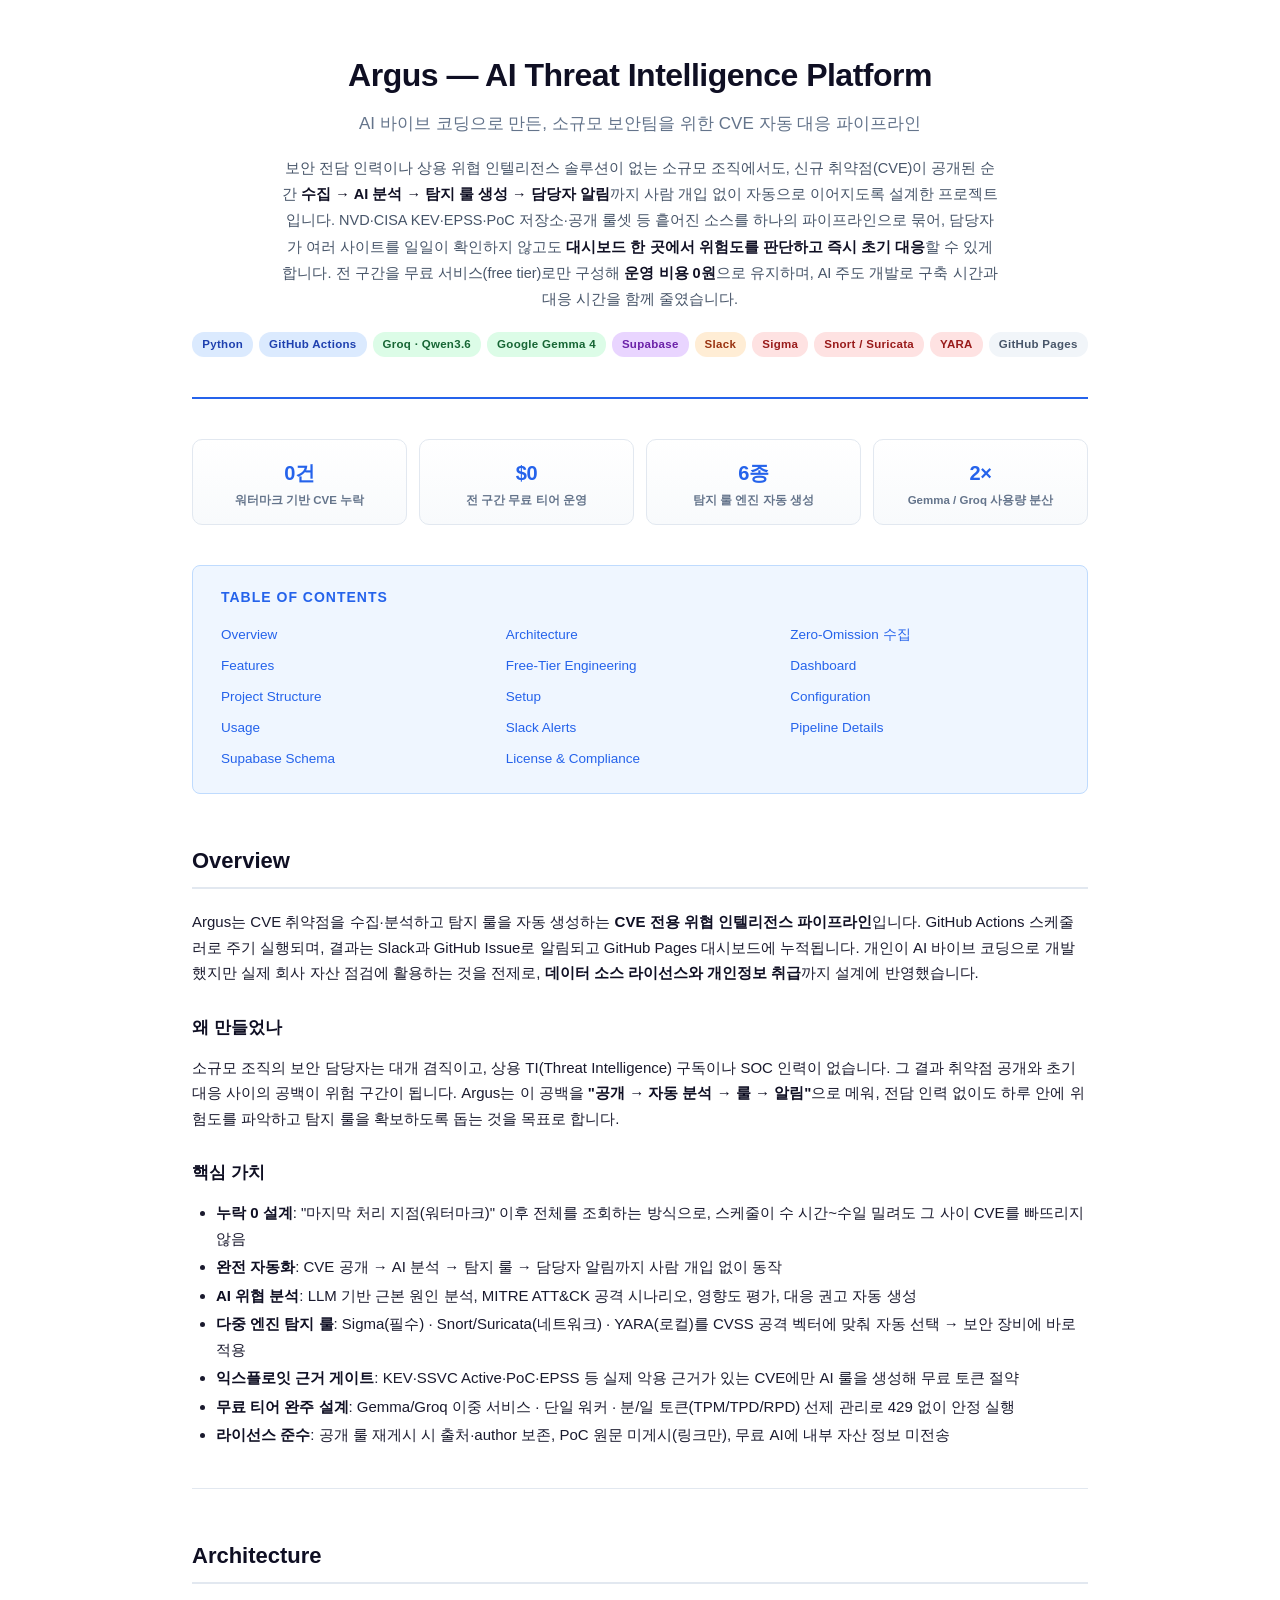
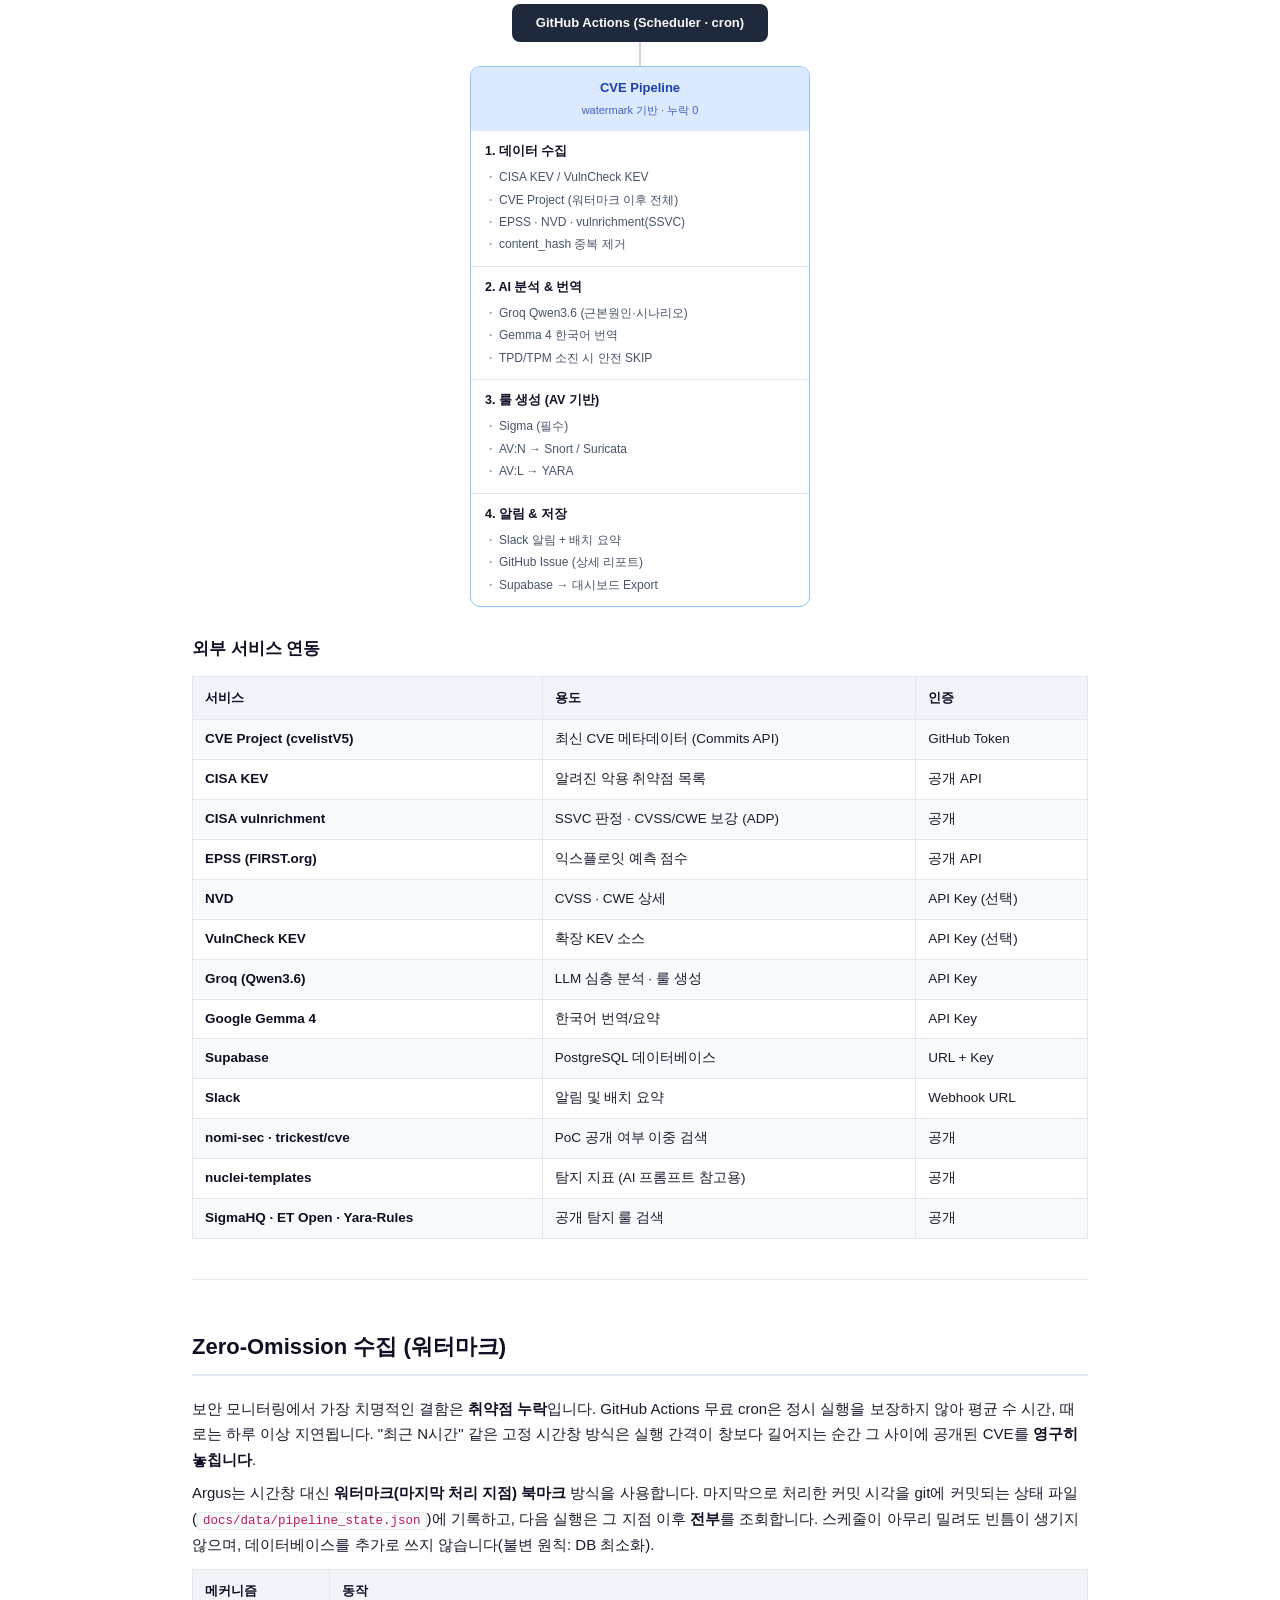
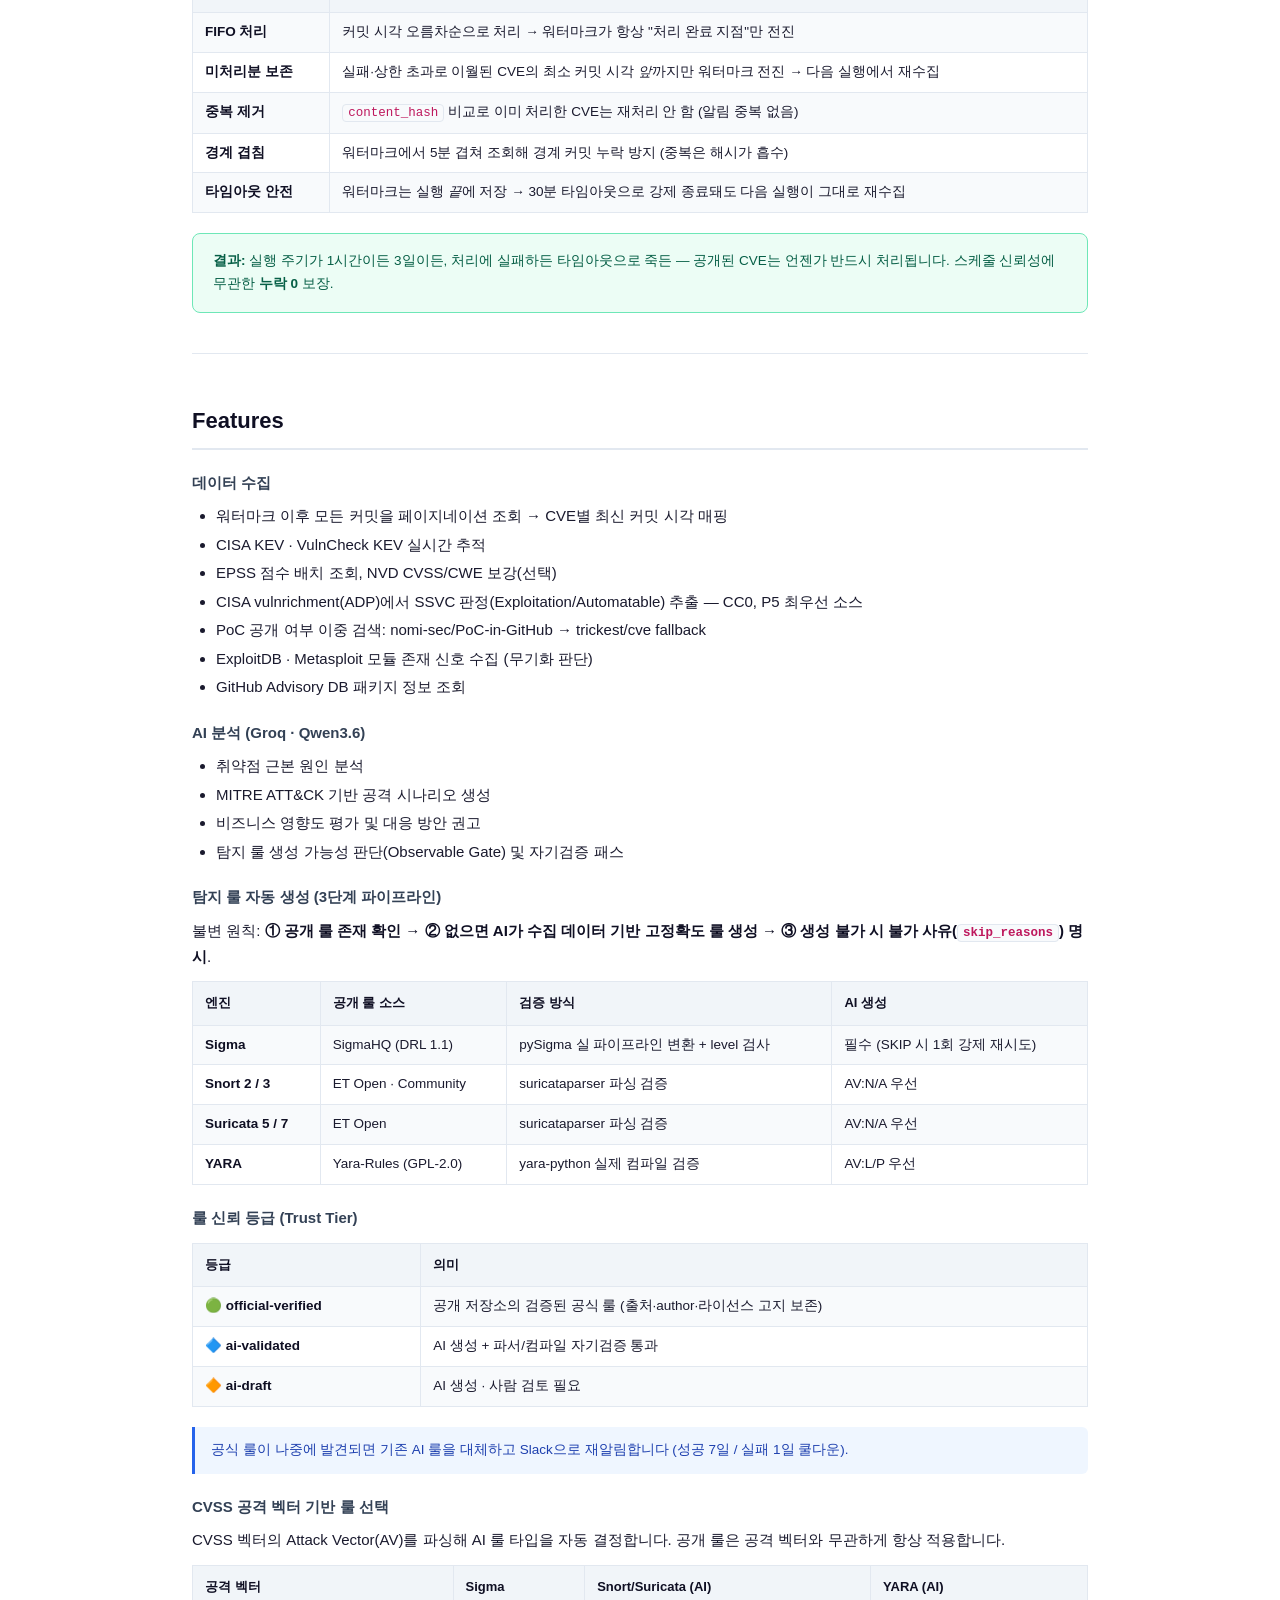
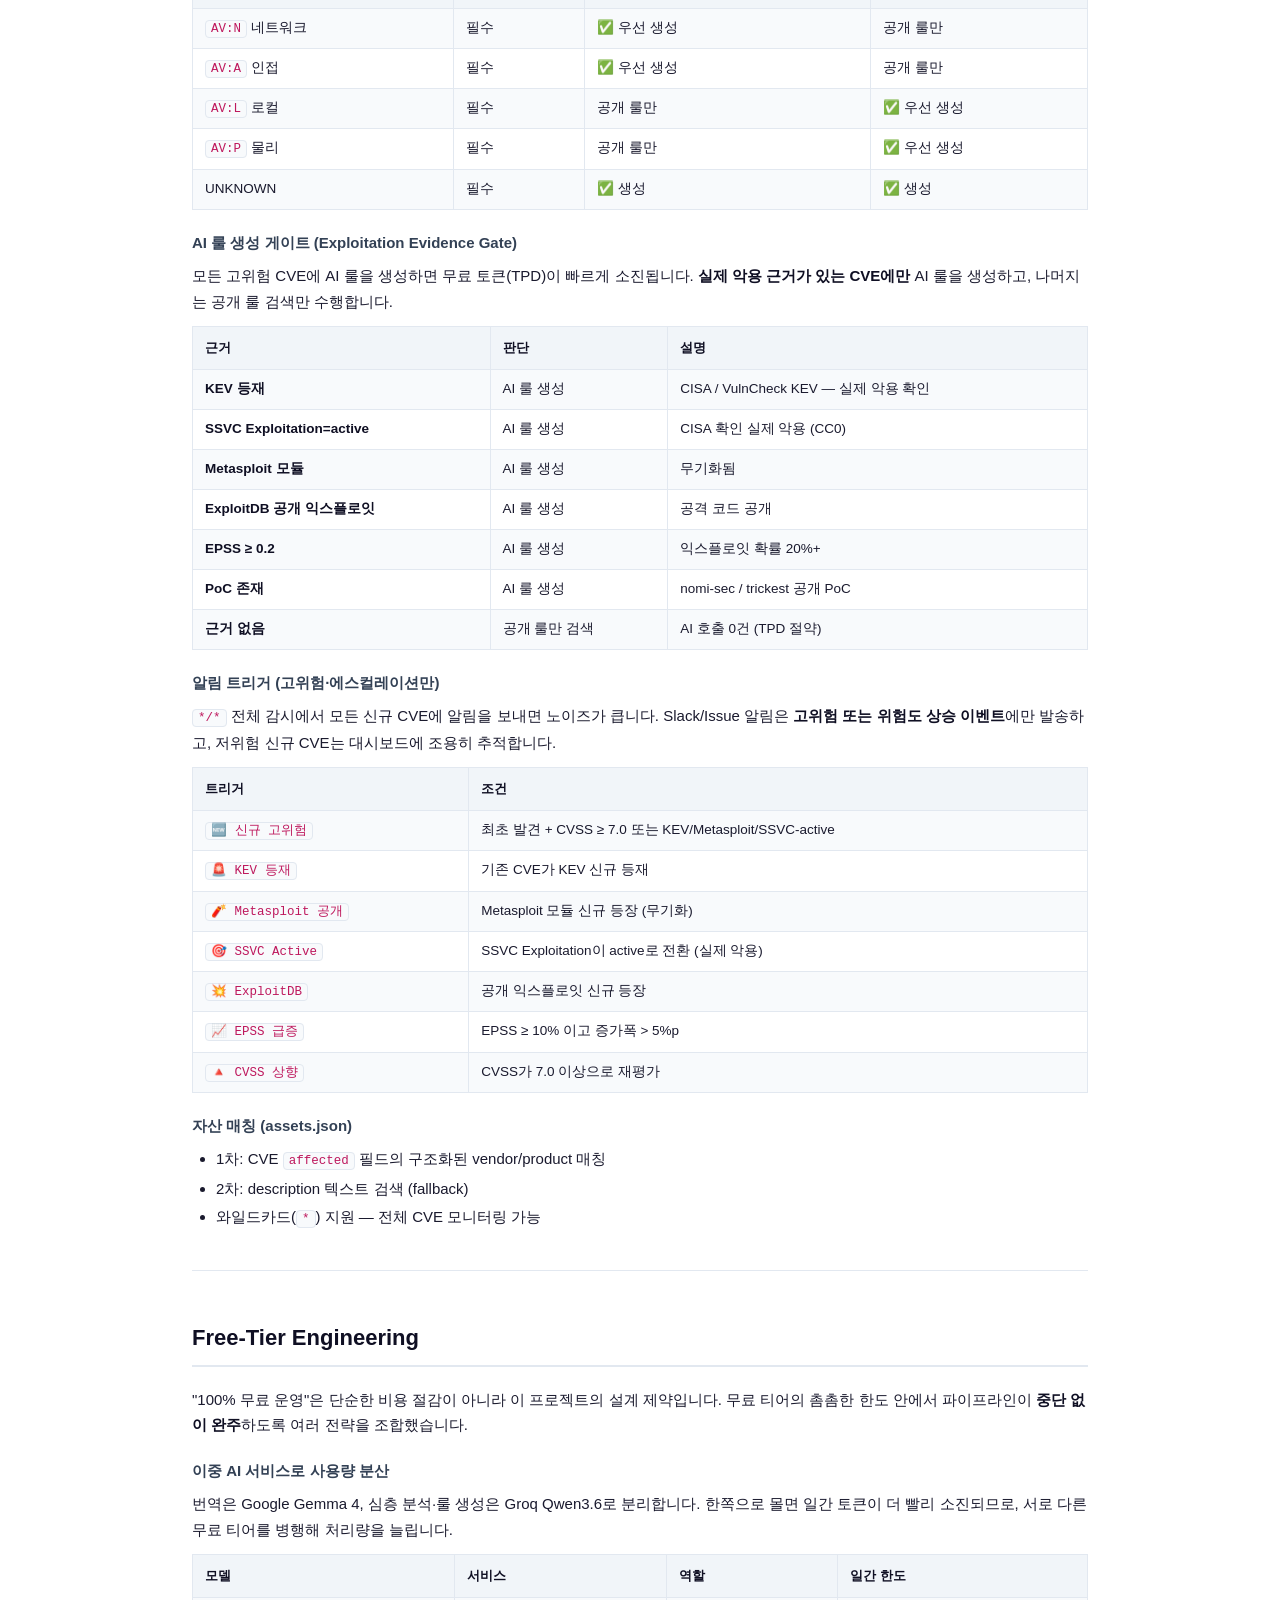
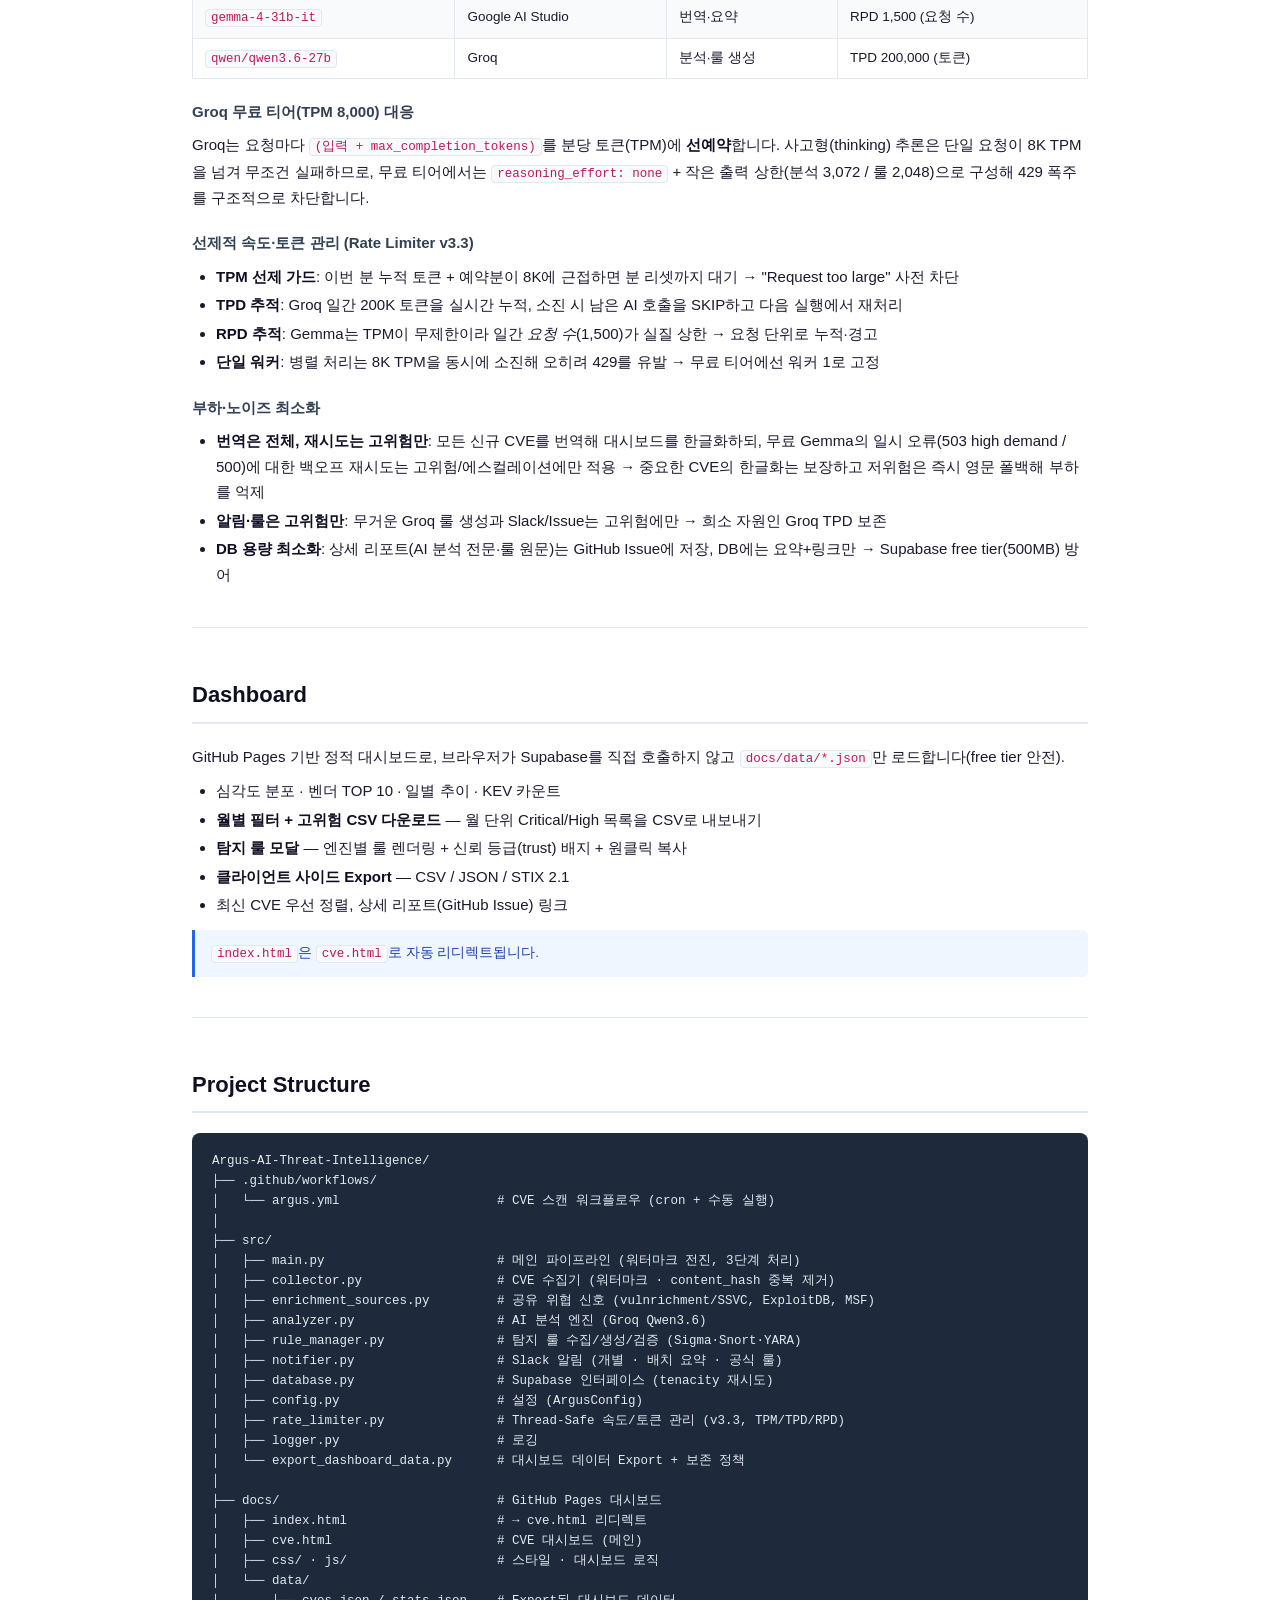
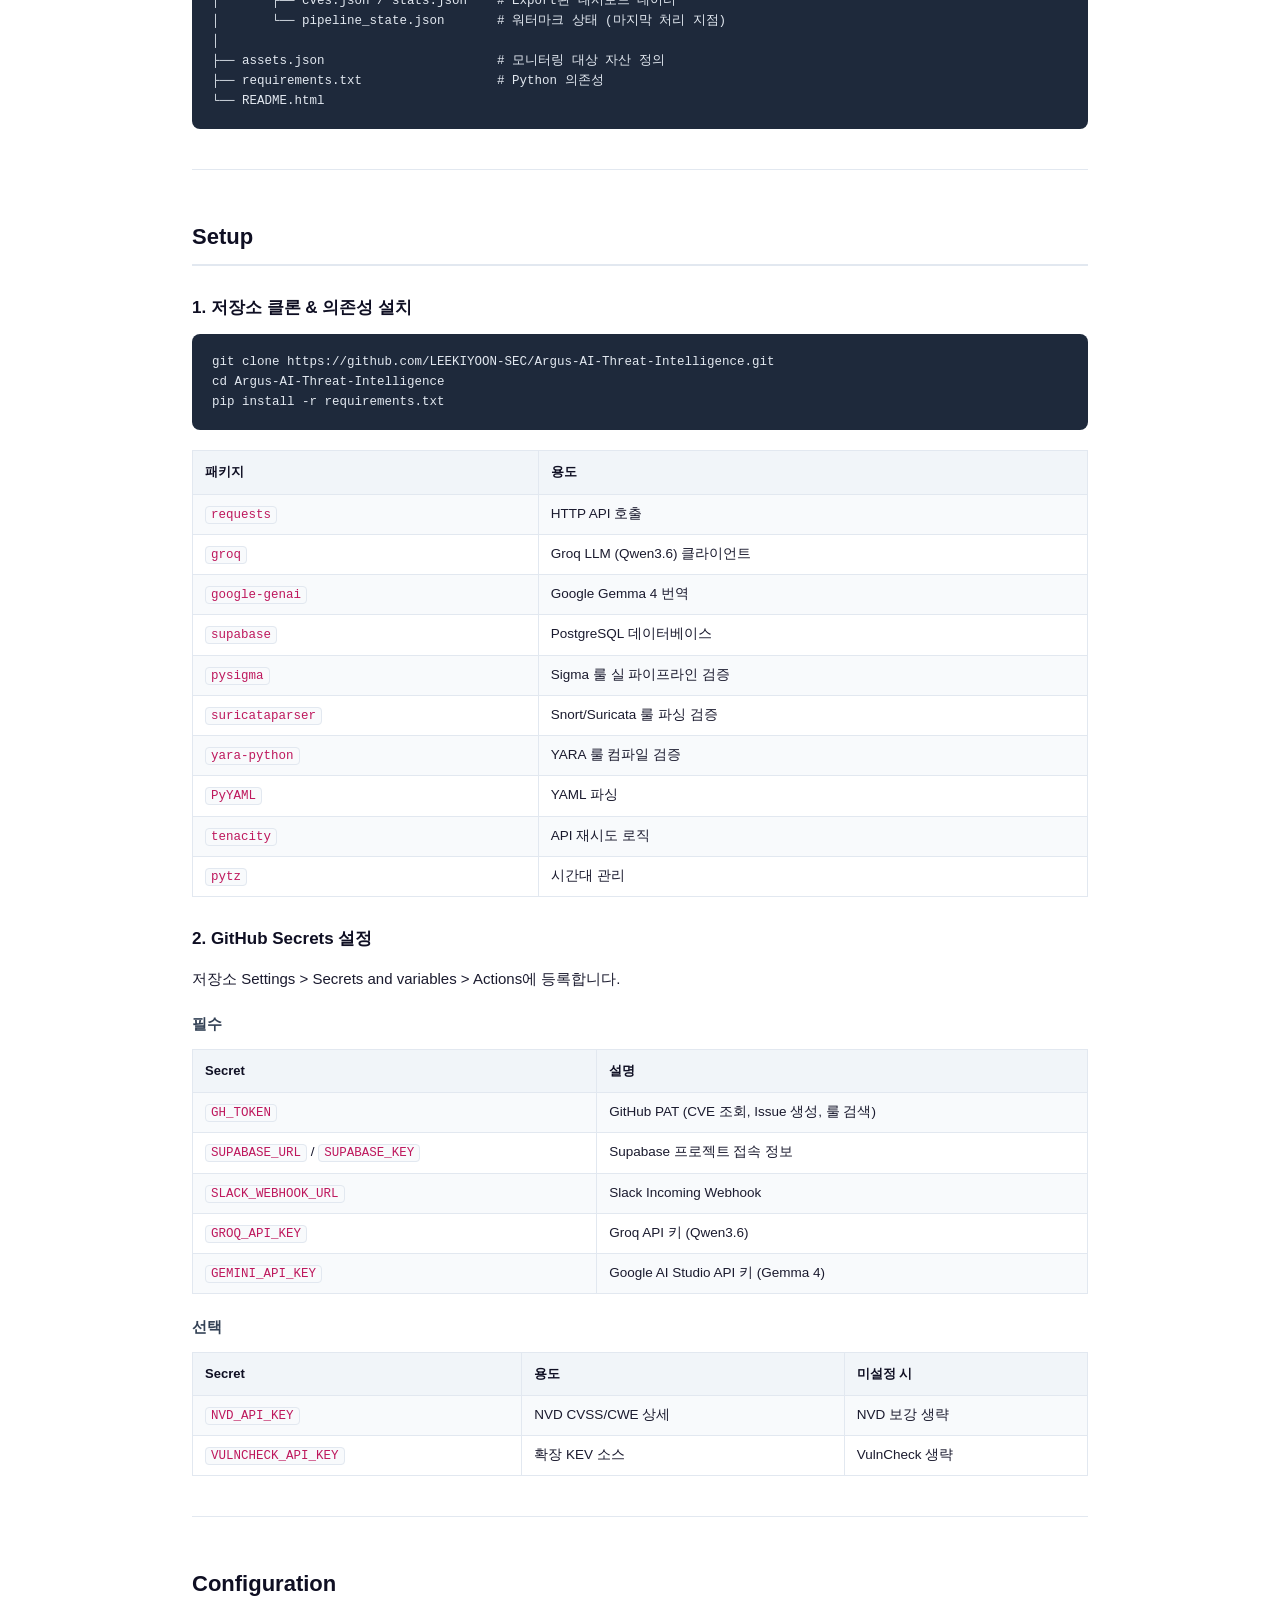
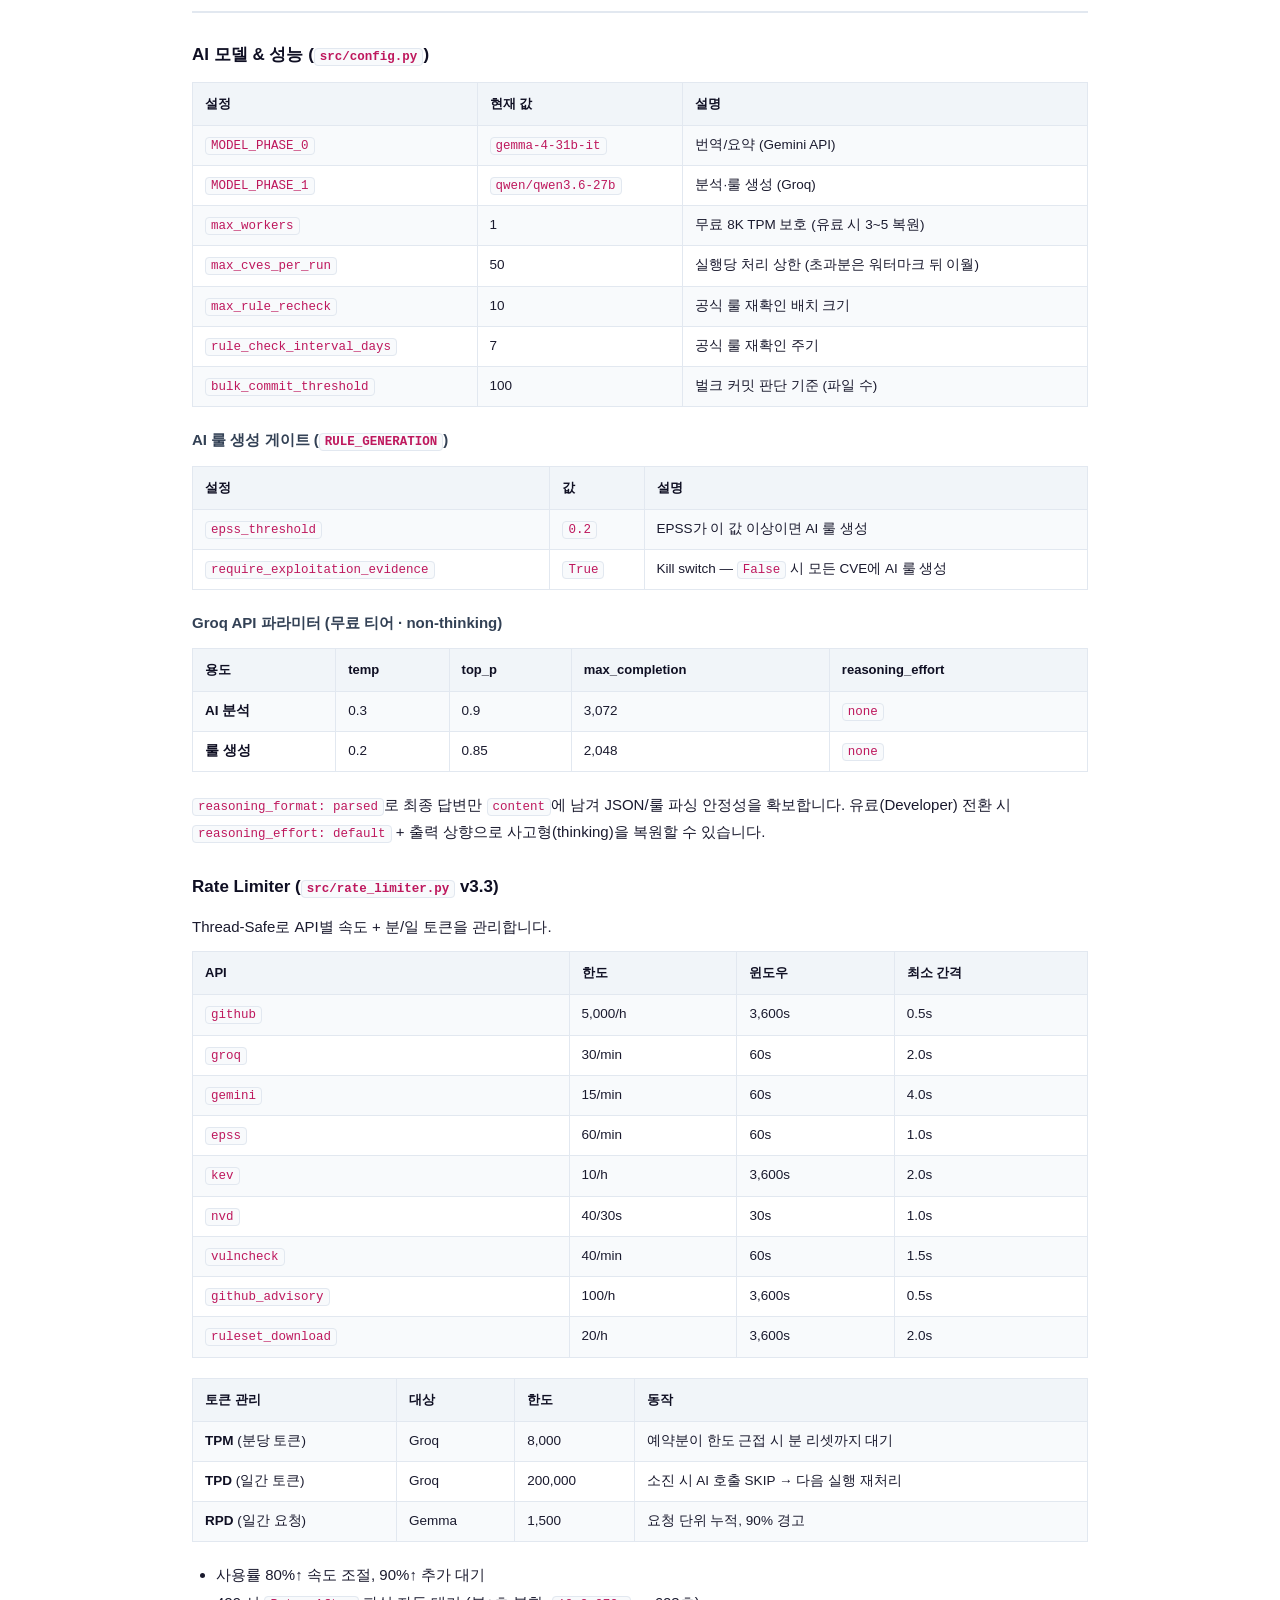
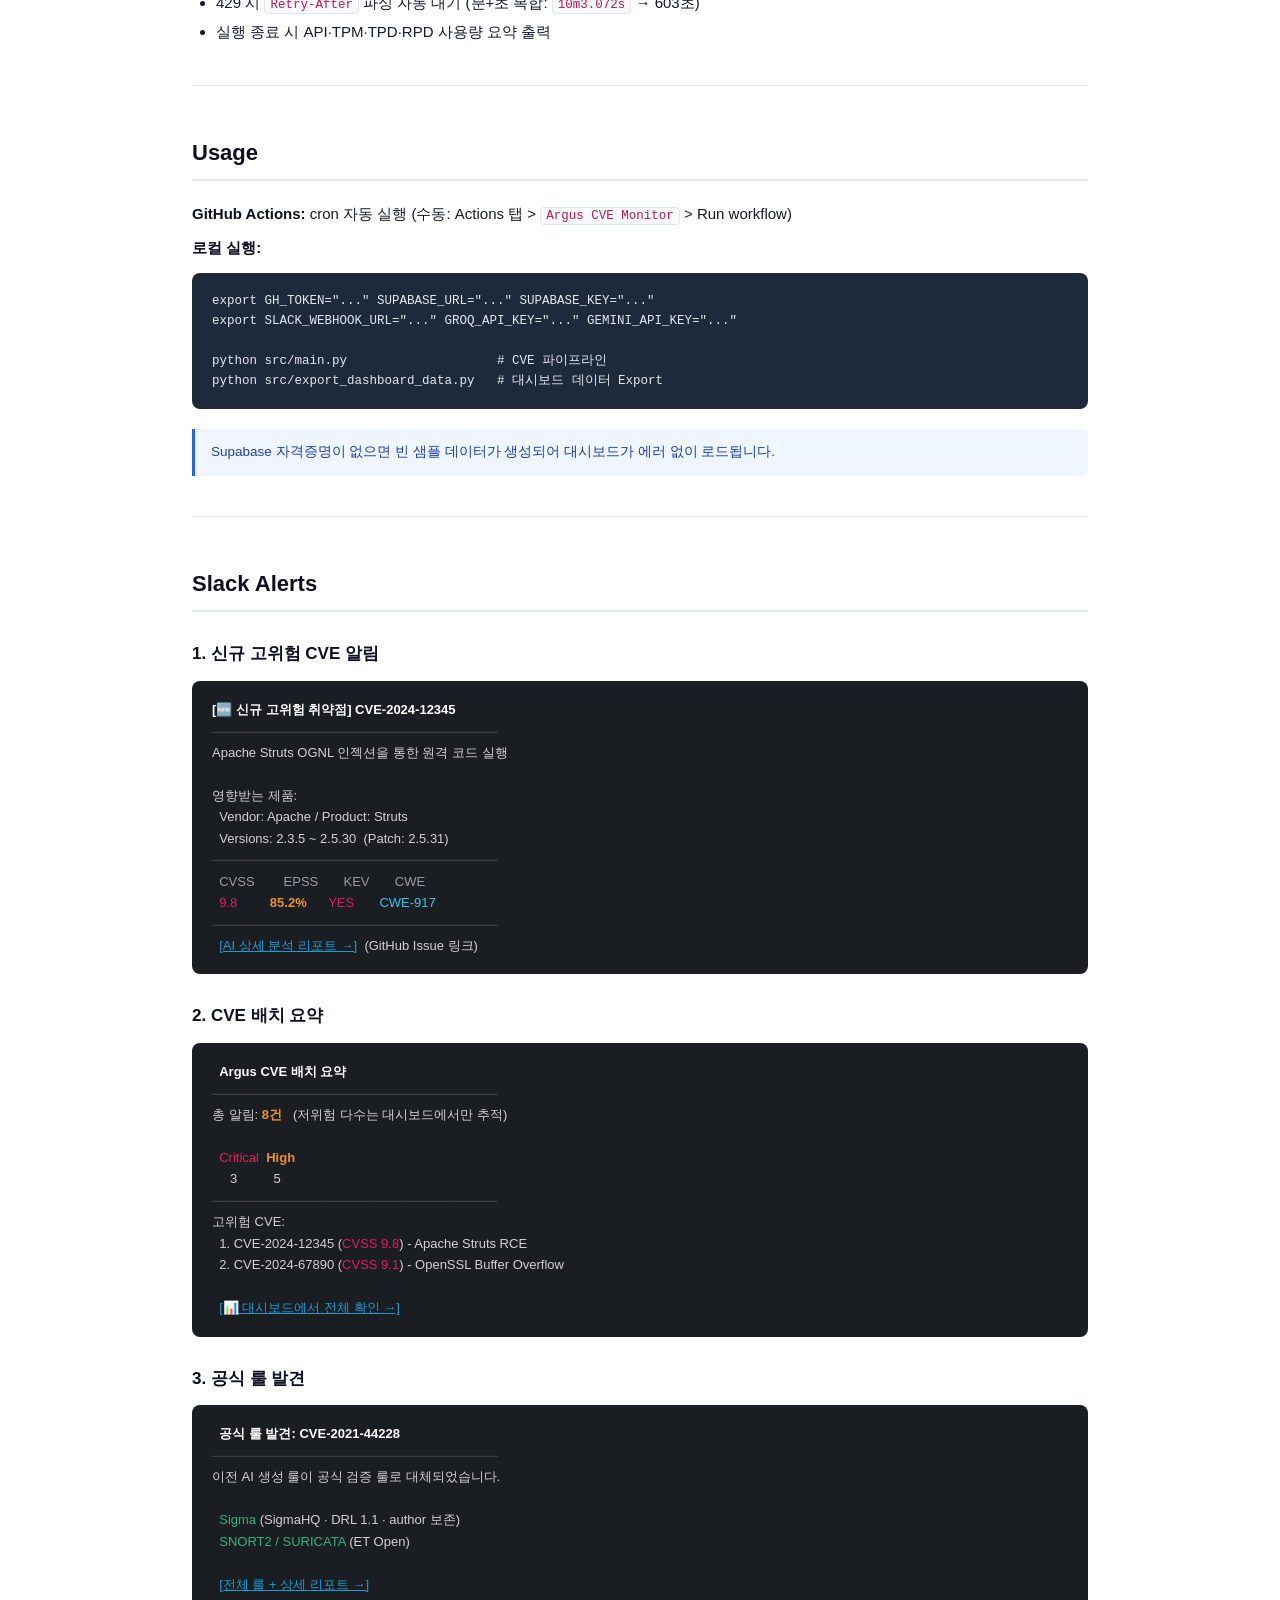
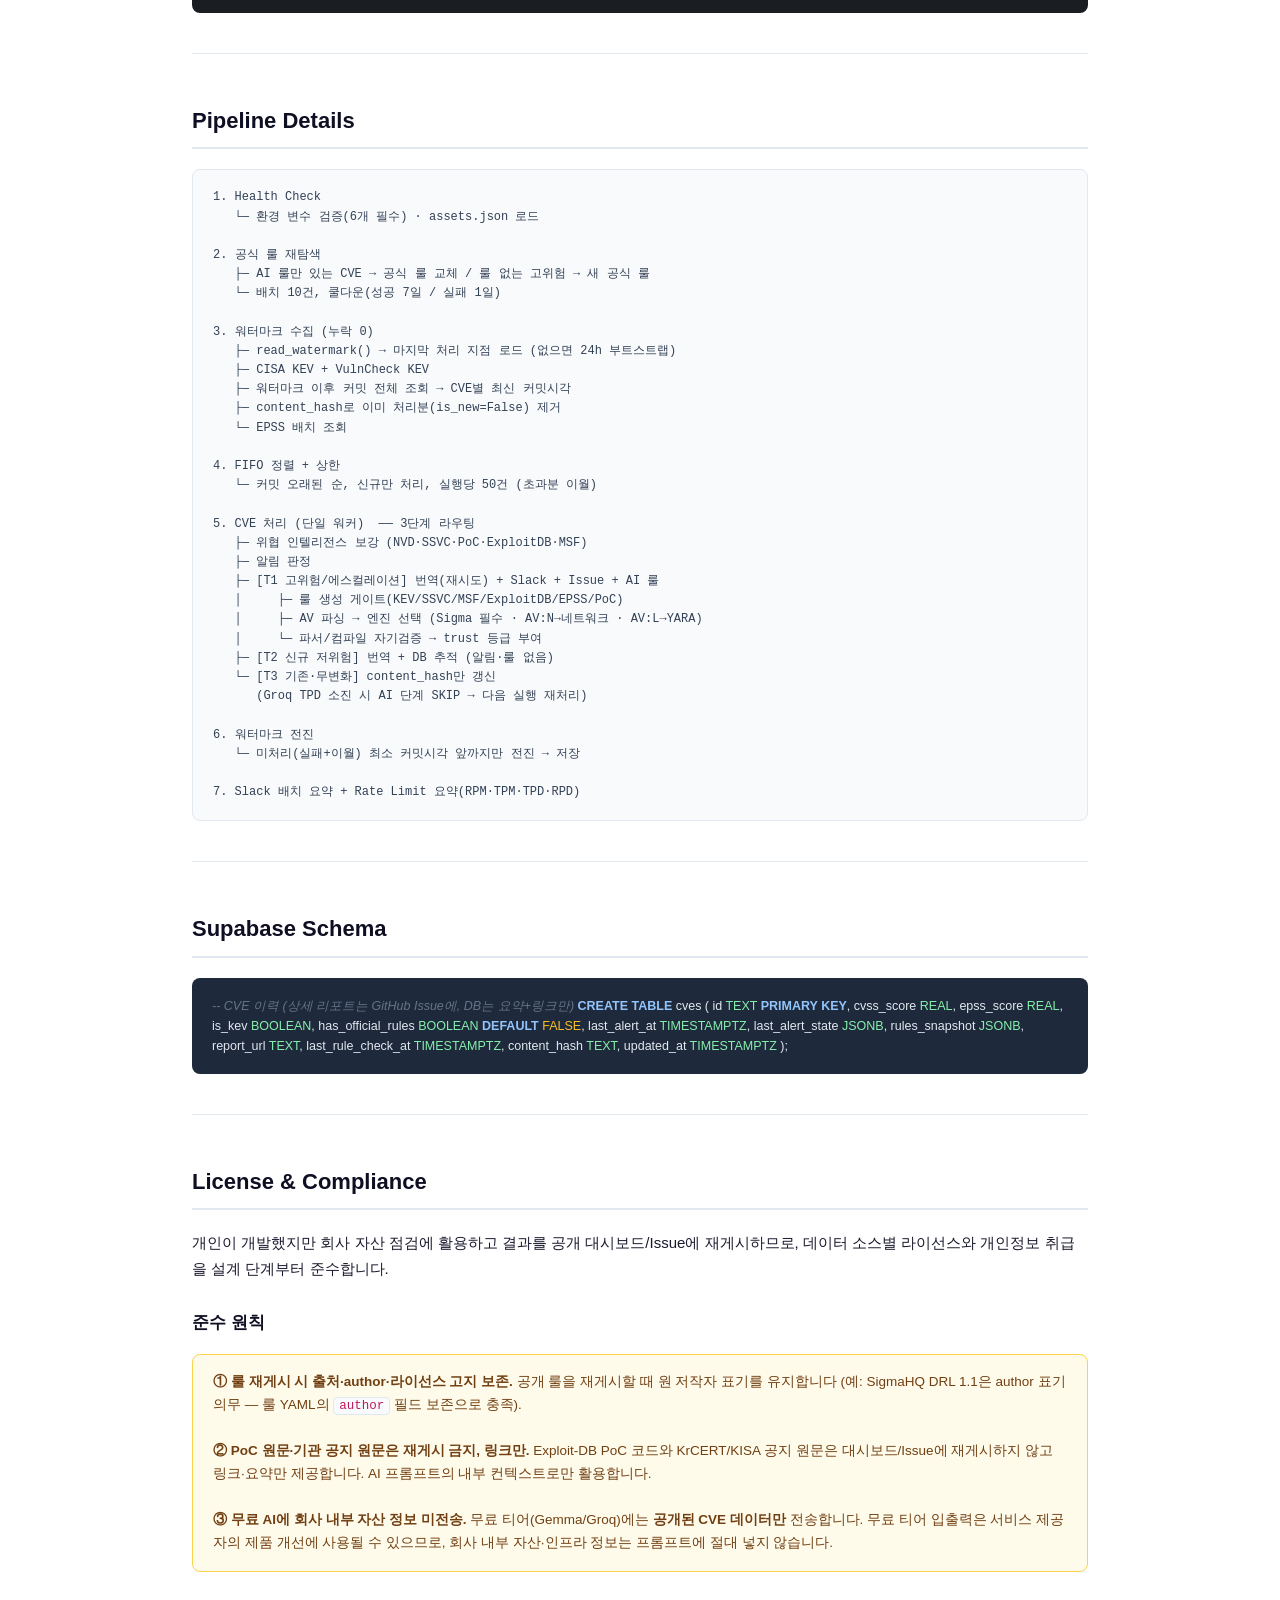
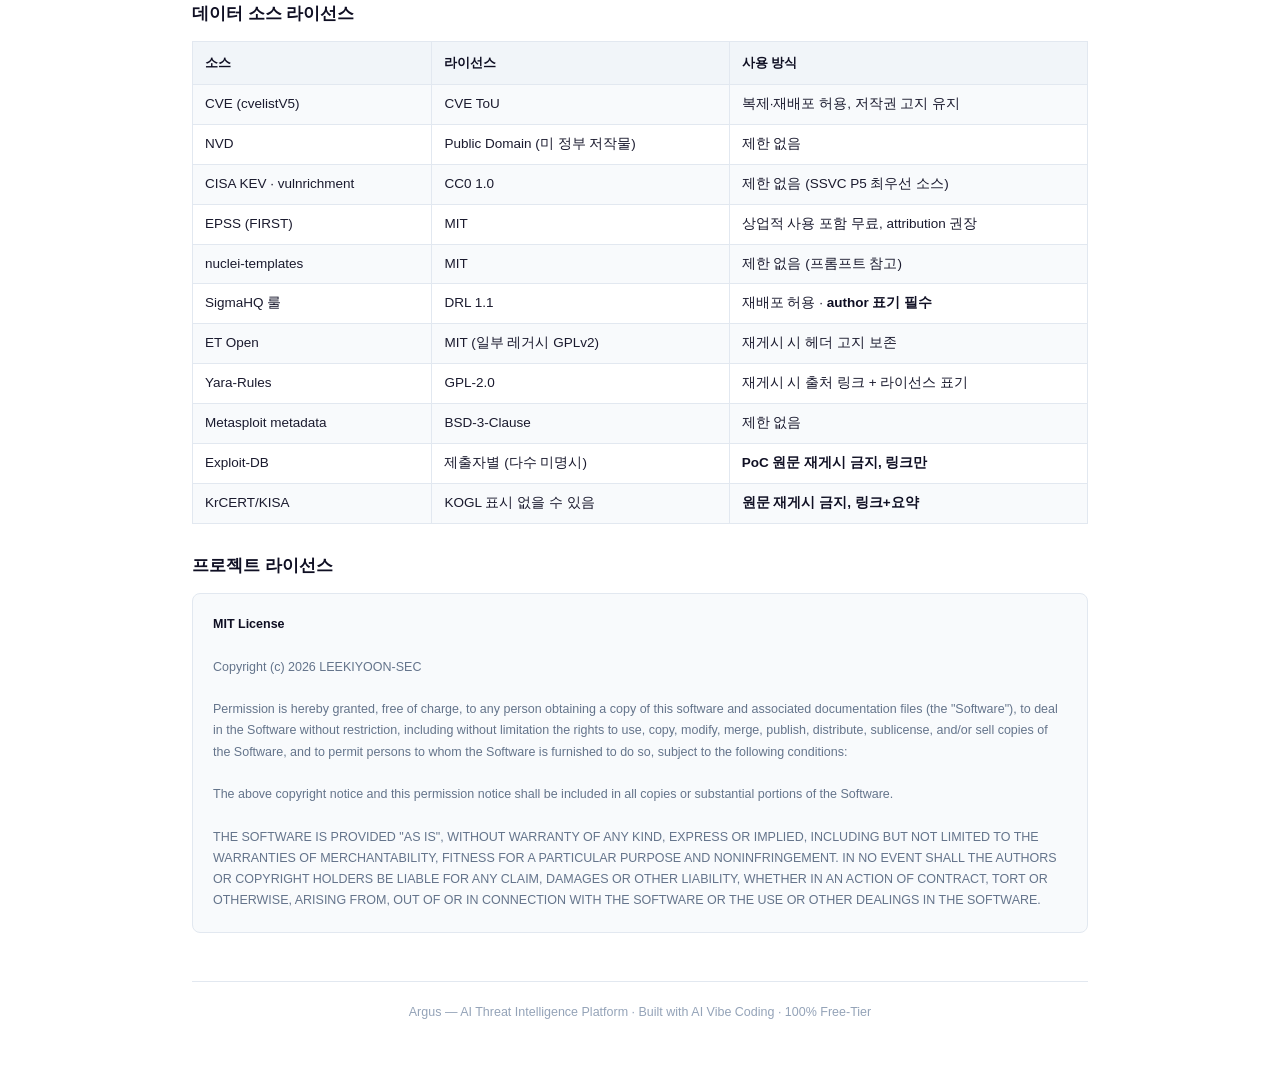
==== commit 13c18b59: "docs: README.html 현재 아키텍처로 전면 갱신 (이력서용) 기존 README는 옛 상태(gemma-3, gpt-oss-120b, 워커 3, 2h 시간창, reasoni" ====
--- a/README.html
+++ b/README.html
@@ -89,6 +89,34 @@
   .badge-red { background: #fee2e2; color: #991b1b; }
   .badge-gray { background: #f1f5f9; color: #475569; }
 
+  /* Highlight strip */
+  .highlights {
+    display: grid;
+    grid-template-columns: repeat(4, 1fr);
+    gap: 12px;
+    margin: 8px 0 40px;
+  }
+  .highlight {
+    border: 1px solid var(--border);
+    border-radius: 10px;
+    padding: 16px 14px;
+    text-align: center;
+    background: linear-gradient(180deg, #ffffff, #f8fafc);
+  }
+  .highlight .h-num {
+    font-size: 20px;
+    font-weight: 800;
+    color: var(--accent);
+    letter-spacing: -0.3px;
+  }
+  .highlight .h-label {
+    font-size: 11.5px;
+    font-weight: 600;
+    color: #64748b;
+    margin-top: 2px;
+    line-height: 1.4;
+  }
+
   /* TOC */
   .toc {
     background: var(--accent-light);
@@ -231,49 +259,6 @@
     height: 24px;
     background: #cbd5e1;
   }
-  .arch-connector-h {
-    display: flex;
-    align-items: flex-start;
-    justify-content: center;
-    position: relative;
-    height: 24px;
-    margin: 0 60px;
-  }
-  .arch-connector-h::before {
-    content: '';
-    position: absolute;
-    top: 0;
-    left: 50%;
-    width: 2px;
-    height: 12px;
-    background: #cbd5e1;
-  }
-  .arch-connector-h::after {
-    content: '';
-    position: absolute;
-    top: 12px;
-    left: 16.66%;
-    right: 16.66%;
-    height: 2px;
-    background: #cbd5e1;
-  }
-  .arch-branches {
-    display: flex;
-    justify-content: center;
-    position: relative;
-    height: 14px;
-    margin: 0 60px;
-  }
-  .arch-branches .branch-line {
-    position: absolute;
-    top: 0;
-    width: 2px;
-    height: 14px;
-    background: #cbd5e1;
-  }
-  .arch-branches .branch-line:nth-child(1) { left: 16.66%; }
-  .arch-branches .branch-line:nth-child(2) { left: 50%; }
-  .arch-branches .branch-line:nth-child(3) { left: 83.33%; }
 
   .arch-phases {
     display: grid;
@@ -286,8 +271,6 @@
     border: 1px solid var(--border);
   }
   .arch-phase.p1 { border-color: #93c5fd; }
-  .arch-phase.p2 { border-color: #6ee7b7; }
-  .arch-phase.p3 { border-color: #c4b5fd; }
 
   .arch-phase-header {
     padding: 10px 14px;
@@ -296,8 +279,6 @@
     text-align: center;
   }
   .arch-phase.p1 .arch-phase-header { background: #dbeafe; color: #1e40af; }
-  .arch-phase.p2 .arch-phase-header { background: #dcfce7; color: #166534; }
-  .arch-phase.p3 .arch-phase-header { background: #ede9fe; color: #5b21b6; }
 
   .arch-phase-sub {
     font-size: 11px;
@@ -349,6 +330,24 @@
     color: #1e40af;
   }
   blockquote p { margin: 0; }
+
+  /* Callout (compliance / reliability) */
+  .callout {
+    border: 1px solid #fcd34d;
+    background: #fffbeb;
+    border-radius: 8px;
+    padding: 16px 20px;
+    margin: 16px 0 20px;
+    font-size: 13.5px;
+    color: #713f12;
+  }
+  .callout strong { color: #713f12; }
+  .callout.reliab {
+    border-color: #6ee7b7;
+    background: #ecfdf5;
+    color: #065f46;
+  }
+  .callout.reliab strong { color: #065f46; }
 
   /* Slack examples */
   .slack-example {
@@ -387,20 +386,6 @@
   .sql-block .type { color: #86efac; }
   .sql-block .val { color: #fbbf24; }
   .sql-block .comment { color: #64748b; font-style: italic; }
-
-  /* Scoring formula */
-  .formula-box {
-    background: linear-gradient(135deg, #f0f9ff, #eff6ff);
-    border: 1px solid #bfdbfe;
-    border-radius: 8px;
-    padding: 18px 20px;
-    margin: 12px 0 20px;
-    font-family: 'JetBrains Mono', monospace;
-    font-size: 12.5px;
-    line-height: 1.7;
-    color: #1e3a5f;
-    white-space: pre-wrap;
-  }
 
   /* Pipeline flow */
   .pipeline {
@@ -424,40 +409,6 @@
     margin: 40px 0;
   }
 
-  /* Phase cards */
-  .phase-grid {
-    display: grid;
-    grid-template-columns: repeat(3, 1fr);
-    gap: 12px;
-    margin: 16px 0 24px;
-  }
-  .phase-card {
-    border: 1px solid var(--border);
-    border-radius: 8px;
-    padding: 16px;
-    text-align: center;
-  }
-  .phase-card.p1 { border-top: 3px solid #2563eb; }
-  .phase-card.p2 { border-top: 3px solid #059669; }
-  .phase-card.p3 { border-top: 3px solid #7c3aed; }
-  .phase-card .phase-name {
-    font-size: 14px;
-    font-weight: 700;
-    color: var(--heading);
-    margin-bottom: 4px;
-  }
-  .phase-card .phase-desc {
-    font-size: 12px;
-    color: #64748b;
-    line-height: 1.5;
-  }
-  .phase-card .phase-schedule {
-    margin-top: 8px;
-    font-size: 11px;
-    font-weight: 600;
-    color: #64748b;
-  }
-
   /* License */
   .license {
     background: #f8fafc;
@@ -470,6 +421,15 @@
     margin-top: 12px;
   }
 
+  .footer {
+    margin-top: 48px;
+    padding-top: 20px;
+    border-top: 1px solid var(--border);
+    text-align: center;
+    font-size: 12.5px;
+    color: #94a3b8;
+  }
+
   /* Print */
   @media print {
     body { padding: 24px 16px; font-size: 13px; max-width: 100%; }
@@ -477,20 +437,18 @@
     .header h1 { font-size: 26px; }
     h2 { font-size: 18px; margin-top: 28px; }
     h3 { font-size: 15px; }
-    pre, .slack-example, .sql-block, .formula-box, .pipeline {
+    pre, .slack-example, .sql-block, .pipeline, .callout {
       font-size: 11px;
       padding: 12px;
     }
     table { font-size: 12px; }
     th, td { padding: 6px 8px; }
     .toc-grid { grid-template-columns: repeat(4, 1fr); }
-    .phase-grid { gap: 8px; }
     .arch-phases { gap: 8px; }
-    .arch-connector-h { margin: 0 40px; }
-    .arch-branches { margin: 0 40px; }
     .arch-step { padding: 6px 10px; }
     .arch-step-title { font-size: 11px; }
     .arch-step-items li { font-size: 11px; }
+    .highlights { gap: 8px; }
   }
 </style>
 </head>
@@ -498,26 +456,46 @@
 
 <!-- Header -->
 <div class="header">
-  <h1>Argus - AI Threat Intelligence Platform</h1>
-  <div class="subtitle">AI-Driven Vibe Coding으로 구현한 자동화된 보안 위협 탐지 파이프라인</div>
+  <h1>Argus — AI Threat Intelligence Platform</h1>
+  <div class="subtitle">AI 바이브 코딩으로 만든, 소규모 보안팀을 위한 CVE 자동 대응 파이프라인</div>
   <div class="description">
-    Argus는 AI 바이브 코딩을 활용하여 보안 운영(SecOps)의 핵심 과정을 자동화한 프로젝트입니다.
-    CVE 취약점 모니터링, LLM 기반 위협 분석, 탐지 룰 자동 생성까지 — 기존에 보안 담당자가 NVD, KEV, EPSS, PoC 저장소, 룰셋 등 여러 소스를 개별적으로 확인하며 수동으로 수행하던 위협 식별과 대응 과정을 하나의 파이프라인으로 통합하였습니다.
-    이를 통해 분산된 위협 정보를 단일 대시보드에서 확인하고, 상용 솔루션 없이도 신속한 초기 대응이 가능하도록 설계하였습니다.
-    AI 주도 개발 방식을 적용하여 개발 비용과 위협 대응 시간을 동시에 절감하였습니다.
+    보안 전담 인력이나 상용 위협 인텔리전스 솔루션이 없는 소규모 조직에서도, 신규 취약점(CVE)이 공개된 순간
+    <strong>수집 → AI 분석 → 탐지 룰 생성 → 담당자 알림</strong>까지 사람 개입 없이 자동으로 이어지도록 설계한 프로젝트입니다.
+    NVD·CISA KEV·EPSS·PoC 저장소·공개 룰셋 등 흩어진 소스를 하나의 파이프라인으로 묶어, 담당자가 여러 사이트를 일일이
+    확인하지 않고도 <strong>대시보드 한 곳에서 위험도를 판단하고 즉시 초기 대응</strong>할 수 있게 합니다.
+    전 구간을 무료 서비스(free tier)로만 구성해 <strong>운영 비용 0원</strong>으로 유지하며, AI 주도 개발로 구축 시간과 대응 시간을 함께 줄였습니다.
   </div>
   <div class="badges">
     <span class="badge badge-blue">Python</span>
     <span class="badge badge-blue">GitHub Actions</span>
-    <span class="badge badge-green">Groq LLM</span>
-    <span class="badge badge-green">Google Gemini</span>
+    <span class="badge badge-green">Groq · Qwen3.6</span>
+    <span class="badge badge-green">Google Gemma 4</span>
     <span class="badge badge-purple">Supabase</span>
     <span class="badge badge-orange">Slack</span>
     <span class="badge badge-red">Sigma</span>
-    <span class="badge badge-red">Snort</span>
-    <span class="badge badge-red">Suricata</span>
+    <span class="badge badge-red">Snort / Suricata</span>
     <span class="badge badge-red">YARA</span>
     <span class="badge badge-gray">GitHub Pages</span>
+  </div>
+</div>
+
+<!-- Highlight strip -->
+<div class="highlights">
+  <div class="highlight">
+    <div class="h-num">0건</div>
+    <div class="h-label">워터마크 기반 CVE 누락</div>
+  </div>
+  <div class="highlight">
+    <div class="h-num">$0</div>
+    <div class="h-label">전 구간 무료 티어 운영</div>
+  </div>
+  <div class="highlight">
+    <div class="h-num">6종</div>
+    <div class="h-label">탐지 룰 엔진 자동 생성</div>
+  </div>
+  <div class="highlight">
+    <div class="h-num">2×</div>
+    <div class="h-label">Gemma / Groq 사용량 분산</div>
   </div>
 </div>
 
@@ -527,33 +505,42 @@
   <div class="toc-grid">
     <a href="#overview">Overview</a>
     <a href="#architecture">Architecture</a>
+    <a href="#reliability">Zero-Omission 수집</a>
     <a href="#features">Features</a>
+    <a href="#free-tier">Free-Tier Engineering</a>
     <a href="#dashboard">Dashboard</a>
     <a href="#project-structure">Project Structure</a>
     <a href="#setup">Setup</a>
     <a href="#configuration">Configuration</a>
     <a href="#usage">Usage</a>
-    <a href="#slack-alert-examples">Slack Alert Examples</a>
+    <a href="#slack-alert-examples">Slack Alerts</a>
     <a href="#pipeline-details">Pipeline Details</a>
     <a href="#supabase-schema">Supabase Schema</a>
-    <a href="#license">License</a>
+    <a href="#license">License &amp; Compliance</a>
   </div>
 </div>
 
 <!-- Overview -->
 <h2 id="overview">Overview</h2>
 
-<p>Argus는 CVE 취약점을 수집·분석하고 탐지 룰을 자동 생성하는 CVE 전용 위협 인텔리전스 파이프라인입니다. 매 시 정각 GitHub Actions로 실행되며, 결과는 Slack과 GitHub Issue로 알림되고 GitHub Pages 대시보드에 누적됩니다.</p>
+<p>Argus는 CVE 취약점을 수집·분석하고 탐지 룰을 자동 생성하는 <strong>CVE 전용 위협 인텔리전스 파이프라인</strong>입니다.
+GitHub Actions 스케줄러로 주기 실행되며, 결과는 Slack과 GitHub Issue로 알림되고 GitHub Pages 대시보드에 누적됩니다.
+개인이 AI 바이브 코딩으로 개발했지만 실제 회사 자산 점검에 활용하는 것을 전제로, <strong>데이터 소스 라이선스와 개인정보 취급</strong>까지 설계에 반영했습니다.</p>
+
+<h3>왜 만들었나</h3>
+<p>소규모 조직의 보안 담당자는 대개 겸직이고, 상용 TI(Threat Intelligence) 구독이나 SOC 인력이 없습니다.
+그 결과 취약점 공개와 초기 대응 사이의 공백이 위험 구간이 됩니다. Argus는 이 공백을 <strong>"공개 → 자동 분석 → 룰 → 알림"</strong>으로 메워,
+전담 인력 없이도 하루 안에 위험도를 파악하고 탐지 룰을 확보하도록 돕는 것을 목표로 합니다.</p>
 
 <h3>핵심 가치</h3>
 <ul>
-  <li><strong>자동화</strong>: CVE 발표 → 분석 → 탐지 룰 → 보안 담당자 알림까지 사람 개입 없이 동작</li>
-  <li><strong>AI 분석</strong>: LLM 기반 근본 원인 분석, 공격 시나리오 생성, 맞춤형 탐지 룰 자동 생성</li>
-  <li><strong>다중 엔진 룰</strong>: Sigma(필수), Snort/Suricata(AV:N), YARA(AV:L) — CVSS 공격벡터 기반 자동 선택으로 실무 보안 장비에 바로 적용 가능</li>
-  <li><strong>AI 룰 생성 게이트</strong>: KEV 등재, EPSS &ge; 0.2, PoC 존재 등 익스플로잇 근거가 있는 CVE만 AI 룰 생성 → TPD 낭비 방지</li>
-  <li><strong>PoC 소스 확장</strong>: nomi-sec/PoC-in-GitHub + trickest/cve 이중 검색, nuclei-templates로 AI 프롬프트 품질 향상</li>
-  <li><strong>스마트 필터링</strong>: 콘텐츠 해시 기반 벌크 커밋 감지로 메타데이터 패치 무시, 실제 변경된 CVE만 처리</li>
-  <li><strong>Thread-Safe Rate Limiting</strong>: 10개 API 엔드포인트별 속도 제어 + Groq TPD(일간 토큰) 트래킹, 429 자동 대응, TPD 소진 시 조기 종료</li>
+  <li><strong>누락 0 설계</strong>: "마지막 처리 지점(워터마크)" 이후 전체를 조회하는 방식으로, 스케줄이 수 시간~수일 밀려도 그 사이 CVE를 빠뜨리지 않음</li>
+  <li><strong>완전 자동화</strong>: CVE 공개 → AI 분석 → 탐지 룰 → 담당자 알림까지 사람 개입 없이 동작</li>
+  <li><strong>AI 위협 분석</strong>: LLM 기반 근본 원인 분석, MITRE ATT&amp;CK 공격 시나리오, 영향도 평가, 대응 권고 자동 생성</li>
+  <li><strong>다중 엔진 탐지 룰</strong>: Sigma(필수) · Snort/Suricata(네트워크) · YARA(로컬)를 CVSS 공격 벡터에 맞춰 자동 선택 → 보안 장비에 바로 적용</li>
+  <li><strong>익스플로잇 근거 게이트</strong>: KEV·SSVC Active·PoC·EPSS 등 실제 악용 근거가 있는 CVE에만 AI 룰을 생성해 무료 토큰 절약</li>
+  <li><strong>무료 티어 완주 설계</strong>: Gemma/Groq 이중 서비스 · 단일 워커 · 분/일 토큰(TPM/TPD/RPD) 선제 관리로 429 없이 안정 실행</li>
+  <li><strong>라이선스 준수</strong>: 공개 룰 재게시 시 출처·author 보존, PoC 원문 미게시(링크만), 무료 AI에 내부 자산 정보 미전송</li>
 </ul>
 
 <hr>
@@ -562,166 +549,217 @@
 <h2 id="architecture">Architecture</h2>
 
 <div class="arch">
-  <!-- Scheduler -->
   <div class="arch-scheduler">
-    <div class="arch-scheduler-box">GitHub Actions (Scheduler)</div>
+    <div class="arch-scheduler-box">GitHub Actions (Scheduler · cron)</div>
   </div>
   <div class="arch-connector"><div class="line"></div></div>
 
-  <!-- CVE Pipeline -->
-  <div class="arch-phases" style="grid-template-columns: 1fr; max-width: 320px; margin: 0 auto;">
-
+  <div class="arch-phases" style="grid-template-columns: 1fr; max-width: 340px; margin: 0 auto;">
     <div class="arch-phase p1">
       <div class="arch-phase-header">
-        CVE Scanner
-        <span class="arch-phase-sub">매 시 정각</span>
+        CVE Pipeline
+        <span class="arch-phase-sub">watermark 기반 · 누락 0</span>
       </div>
       <div class="arch-step">
         <div class="arch-step-title">1. 데이터 수집</div>
         <ul class="arch-step-items">
-          <li>CISA KEV</li>
-          <li>CVE Project</li>
-          <li>EPSS / NVD</li>
-          <li>스마트 필터링</li>
+          <li>CISA KEV / VulnCheck KEV</li>
+          <li>CVE Project (워터마크 이후 전체)</li>
+          <li>EPSS · NVD · vulnrichment(SSVC)</li>
+          <li>content_hash 중복 제거</li>
         </ul>
       </div>
       <div class="arch-step">
-        <div class="arch-step-title">2. AI 분석</div>
+        <div class="arch-step-title">2. AI 분석 &amp; 번역</div>
         <ul class="arch-step-items">
-          <li>Groq LLM (high)</li>
-          <li>번역 (Gemini)</li>
-          <li>TPD 소진 시 fallback</li>
+          <li>Groq Qwen3.6 (근본원인·시나리오)</li>
+          <li>Gemma 4 한국어 번역</li>
+          <li>TPD/TPM 소진 시 안전 SKIP</li>
         </ul>
       </div>
       <div class="arch-step">
         <div class="arch-step-title">3. 룰 생성 (AV 기반)</div>
         <ul class="arch-step-items">
           <li>Sigma (필수)</li>
-          <li>AV:N → Snort/Suricata</li>
+          <li>AV:N → Snort / Suricata</li>
           <li>AV:L → YARA</li>
         </ul>
       </div>
       <div class="arch-step">
         <div class="arch-step-title">4. 알림 &amp; 저장</div>
         <ul class="arch-step-items">
-          <li>Slack + 대시보드</li>
-          <li>GitHub Issue</li>
-          <li>Supabase</li>
+          <li>Slack 알림 + 배치 요약</li>
+          <li>GitHub Issue (상세 리포트)</li>
+          <li>Supabase → 대시보드 Export</li>
         </ul>
       </div>
     </div>
-
   </div>
 </div>
 
 <h3>외부 서비스 연동</h3>
 <table>
   <tr><th>서비스</th><th>용도</th><th>인증</th></tr>
-  <tr><td><strong>CISA KEV</strong></td><td>알려진 익스플로잇 취약점 목록</td><td>공개 API</td></tr>
-  <tr><td><strong>CVE Project</strong></td><td>최신 CVE 메타데이터</td><td>GitHub Token</td></tr>
+  <tr><td><strong>CVE Project (cvelistV5)</strong></td><td>최신 CVE 메타데이터 (Commits API)</td><td>GitHub Token</td></tr>
+  <tr><td><strong>CISA KEV</strong></td><td>알려진 악용 취약점 목록</td><td>공개 API</td></tr>
+  <tr><td><strong>CISA vulnrichment</strong></td><td>SSVC 판정 · CVSS/CWE 보강 (ADP)</td><td>공개</td></tr>
   <tr><td><strong>EPSS (FIRST.org)</strong></td><td>익스플로잇 예측 점수</td><td>공개 API</td></tr>
-  <tr><td><strong>NVD</strong></td><td>CVSS, CWE 상세 정보</td><td>API Key (선택)</td></tr>
-  <tr><td><strong>Groq</strong></td><td>LLM 기반 AI 분석/룰 생성</td><td>API Key</td></tr>
-  <tr><td><strong>Google Gemini</strong></td><td>한국어 번역</td><td>API Key</td></tr>
+  <tr><td><strong>NVD</strong></td><td>CVSS · CWE 상세</td><td>API Key (선택)</td></tr>
+  <tr><td><strong>VulnCheck KEV</strong></td><td>확장 KEV 소스</td><td>API Key (선택)</td></tr>
+  <tr><td><strong>Groq (Qwen3.6)</strong></td><td>LLM 심층 분석 · 룰 생성</td><td>API Key</td></tr>
+  <tr><td><strong>Google Gemma 4</strong></td><td>한국어 번역/요약</td><td>API Key</td></tr>
   <tr><td><strong>Supabase</strong></td><td>PostgreSQL 데이터베이스</td><td>URL + Key</td></tr>
-  <tr><td><strong>Slack</strong></td><td>알림 및 리포트 전송</td><td>Webhook URL</td></tr>
-  <tr><td><strong>GitHub API</strong></td><td>Issue 생성, 룰 검색</td><td>Token</td></tr>
-  <tr><td><strong>nomi-sec/PoC-in-GitHub</strong></td><td>PoC 공개 여부 확인 (1차)</td><td>공개</td></tr>
-  <tr><td><strong>trickest/cve</strong></td><td>PoC 공개 여부 확인 (2차 fallback)</td><td>공개</td></tr>
-  <tr><td><strong>nuclei-templates</strong></td><td>CVE 탐지 템플릿 (AI 프롬프트 참고용)</td><td>공개</td></tr>
-  <tr><td><strong>SigmaHQ / ET Open</strong></td><td>공개 탐지 룰 검색</td><td>공개</td></tr>
-</table>
+  <tr><td><strong>Slack</strong></td><td>알림 및 배치 요약</td><td>Webhook URL</td></tr>
+  <tr><td><strong>nomi-sec · trickest/cve</strong></td><td>PoC 공개 여부 이중 검색</td><td>공개</td></tr>
+  <tr><td><strong>nuclei-templates</strong></td><td>탐지 지표 (AI 프롬프트 참고용)</td><td>공개</td></tr>
+  <tr><td><strong>SigmaHQ · ET Open · Yara-Rules</strong></td><td>공개 탐지 룰 검색</td><td>공개</td></tr>
+</table>
+
+<hr>
+
+<!-- Reliability -->
+<h2 id="reliability">Zero-Omission 수집 (워터마크)</h2>
+
+<p>보안 모니터링에서 가장 치명적인 결함은 <strong>취약점 누락</strong>입니다. GitHub Actions 무료 cron은 정시 실행을 보장하지 않아
+평균 수 시간, 때로는 하루 이상 지연됩니다. "최근 N시간" 같은 고정 시간창 방식은 실행 간격이 창보다 길어지는 순간
+그 사이에 공개된 CVE를 <strong>영구히 놓칩니다</strong>.</p>
+
+<p>Argus는 시간창 대신 <strong>워터마크(마지막 처리 지점) 북마크</strong> 방식을 사용합니다. 마지막으로 처리한 커밋 시각을
+git에 커밋되는 상태 파일(<code>docs/data/pipeline_state.json</code>)에 기록하고, 다음 실행은 그 지점 이후 <strong>전부</strong>를 조회합니다.
+스케줄이 아무리 밀려도 빈틈이 생기지 않으며, 데이터베이스를 추가로 쓰지 않습니다(불변 원칙: DB 최소화).</p>
+
+<table>
+  <tr><th>메커니즘</th><th>동작</th></tr>
+  <tr><td><strong>FIFO 처리</strong></td><td>커밋 시각 오름차순으로 처리 → 워터마크가 항상 "처리 완료 지점"만 전진</td></tr>
+  <tr><td><strong>미처리분 보존</strong></td><td>실패·상한 초과로 이월된 CVE의 최소 커밋 시각 <em>앞</em>까지만 워터마크 전진 → 다음 실행에서 재수집</td></tr>
+  <tr><td><strong>중복 제거</strong></td><td><code>content_hash</code> 비교로 이미 처리한 CVE는 재처리 안 함 (알림 중복 없음)</td></tr>
+  <tr><td><strong>경계 겹침</strong></td><td>워터마크에서 5분 겹쳐 조회해 경계 커밋 누락 방지 (중복은 해시가 흡수)</td></tr>
+  <tr><td><strong>타임아웃 안전</strong></td><td>워터마크는 실행 <em>끝</em>에 저장 → 30분 타임아웃으로 강제 종료돼도 다음 실행이 그대로 재수집</td></tr>
+</table>
+
+<div class="callout reliab">
+  <strong>결과:</strong> 실행 주기가 1시간이든 3일이든, 처리에 실패하든 타임아웃으로 죽든 — 공개된 CVE는 언젠가 반드시 처리됩니다. 스케줄 신뢰성에 무관한 <strong>누락 0</strong> 보장.
+</div>
 
 <hr>
 
 <!-- Features -->
 <h2 id="features">Features</h2>
 
-<h3>CVE Scanner</h3>
-
 <h4>데이터 수집</h4>
 <ul>
-  <li>CISA KEV 실시간 추적</li>
-  <li>최근 2시간 내 발표된 CVE 자동 수집 (스마트 필터링 적용)</li>
-  <li>콘텐츠 해시 기반 벌크 커밋 감지 → 메타데이터 패치 무시</li>
-  <li>EPSS 점수 배치 조회</li>
-  <li>NVD CVSS/CWE 보강 (선택)</li>
-  <li>PoC(Proof-of-Concept) 공개 여부 감지 (nomi-sec → trickest/cve 이중 검색)</li>
-  <li>VulnCheck KEV 추가 소스 (선택)</li>
+  <li>워터마크 이후 모든 커밋을 페이지네이션 조회 → CVE별 최신 커밋 시각 매핑</li>
+  <li>CISA KEV · VulnCheck KEV 실시간 추적</li>
+  <li>EPSS 점수 배치 조회, NVD CVSS/CWE 보강(선택)</li>
+  <li>CISA vulnrichment(ADP)에서 SSVC 판정(Exploitation/Automatable) 추출 — CC0, P5 최우선 소스</li>
+  <li>PoC 공개 여부 이중 검색: nomi-sec/PoC-in-GitHub → trickest/cve fallback</li>
+  <li>ExploitDB · Metasploit 모듈 존재 신호 수집 (무기화 판단)</li>
   <li>GitHub Advisory DB 패키지 정보 조회</li>
 </ul>
 
-<h4>AI 분석 (Groq LLM)</h4>
+<h4>AI 분석 (Groq · Qwen3.6)</h4>
 <ul>
   <li>취약점 근본 원인 분석</li>
   <li>MITRE ATT&amp;CK 기반 공격 시나리오 생성</li>
-  <li>비즈니스 영향도 평가</li>
-  <li>대응 방안 권고</li>
-  <li>탐지 룰 생성 가능성 판단 (Observable Gate)</li>
+  <li>비즈니스 영향도 평가 및 대응 방안 권고</li>
+  <li>탐지 룰 생성 가능성 판단(Observable Gate) 및 자기검증 패스</li>
 </ul>
 
-<h4>탐지 룰 자동 생성</h4>
-<table>
-  <tr><th>엔진</th><th>공개 룰 소스</th><th>AI 생성</th><th>비고</th></tr>
-  <tr><td><strong>Sigma</strong></td><td>SigmaHQ</td><td>O (필수)</td><td>SKIP 시 강제 재시도</td></tr>
-  <tr><td><strong>Snort 2.9</strong></td><td>ET Open, Community</td><td>O (AV:N 우선)</td><td>네트워크 공격벡터 시 우선 생성</td></tr>
-  <tr><td><strong>Snort 3</strong></td><td>Community</td><td>O (AV:N 우선)</td><td></td></tr>
-  <tr><td><strong>Suricata 5</strong></td><td>ET Open</td><td>O (AV:N 우선)</td><td></td></tr>
-  <tr><td><strong>Suricata 7</strong></td><td>ET Open</td><td>O (AV:N 우선)</td><td></td></tr>
-  <tr><td><strong>YARA</strong></td><td>Yara-Rules</td><td>O (AV:L 우선)</td><td>로컬 공격벡터 시 우선 생성</td></tr>
-</table>
-<ul>
-  <li>공개 룰 우선 사용, 없을 경우 AI가 생성 (공개 룰은 공격벡터 무관하게 항상 적용)</li>
-  <li>AI 생성 룰은 정규식 기반 구문 검증 + 환각 방지 가드 적용</li>
-  <li>공식 룰 발견 시 기존 AI 룰을 대체하고 Slack으로 재알림</li>
-  <li><strong>Sigma는 필수 생성</strong>: AI가 SKIP 반환 시 관대한 프롬프트로 1회 강제 재시도</li>
-  <li><strong>nuclei-templates 연동</strong>: projectdiscovery/nuclei-templates의 CVE 탐지 템플릿을 AI 룰 생성 프롬프트에 참고 데이터로 포함 → 구체적 지표 추출 품질 향상</li>
-</ul>
-
-<h4>CVSS 공격벡터 기반 AI 룰 선택</h4>
-<p>CVSS 벡터의 Attack Vector(AV) 값을 파싱하여 적합한 룰 타입을 자동 결정합니다:</p>
-<table>
-  <tr><th>공격벡터</th><th>Sigma</th><th>Snort/Suricata (AI)</th><th>YARA (AI)</th></tr>
-  <tr><td><code>AV:N</code> 네트워크</td><td>필수 생성</td><td>✅ 우선 생성</td><td>공개 룰만 (AI 생성 ✕)</td></tr>
-  <tr><td><code>AV:A</code> 인접</td><td>필수 생성</td><td>✅ 우선 생성</td><td>공개 룰만 (AI 생성 ✕)</td></tr>
-  <tr><td><code>AV:L</code> 로컬</td><td>필수 생성</td><td>공개 룰만 (AI 생성 ✕)</td><td>✅ 우선 생성</td></tr>
-  <tr><td><code>AV:P</code> 물리적</td><td>필수 생성</td><td>공개 룰만 (AI 생성 ✕)</td><td>✅ 우선 생성</td></tr>
-  <tr><td>UNKNOWN</td><td>필수 생성</td><td>✅ 생성</td><td>✅ 생성</td></tr>
+<h4>탐지 룰 자동 생성 (3단계 파이프라인)</h4>
+<p>불변 원칙: <strong>① 공개 룰 존재 확인 → ② 없으면 AI가 수집 데이터 기반 고정확도 룰 생성 → ③ 생성 불가 시 불가 사유(<code>skip_reasons</code>) 명시</strong>.</p>
+<table>
+  <tr><th>엔진</th><th>공개 룰 소스</th><th>검증 방식</th><th>AI 생성</th></tr>
+  <tr><td><strong>Sigma</strong></td><td>SigmaHQ (DRL 1.1)</td><td>pySigma 실 파이프라인 변환 + level 검사</td><td>필수 (SKIP 시 1회 강제 재시도)</td></tr>
+  <tr><td><strong>Snort 2 / 3</strong></td><td>ET Open · Community</td><td>suricataparser 파싱 검증</td><td>AV:N/A 우선</td></tr>
+  <tr><td><strong>Suricata 5 / 7</strong></td><td>ET Open</td><td>suricataparser 파싱 검증</td><td>AV:N/A 우선</td></tr>
+  <tr><td><strong>YARA</strong></td><td>Yara-Rules (GPL-2.0)</td><td>yara-python 실제 컴파일 검증</td><td>AV:L/P 우선</td></tr>
+</table>
+
+<h4>룰 신뢰 등급 (Trust Tier)</h4>
+<table>
+  <tr><th>등급</th><th>의미</th></tr>
+  <tr><td><strong>🟢 official-verified</strong></td><td>공개 저장소의 검증된 공식 룰 (출처·author·라이선스 고지 보존)</td></tr>
+  <tr><td><strong>🔷 ai-validated</strong></td><td>AI 생성 + 파서/컴파일 자기검증 통과</td></tr>
+  <tr><td><strong>🔶 ai-draft</strong></td><td>AI 생성 · 사람 검토 필요</td></tr>
+</table>
+<blockquote><p>공식 룰이 나중에 발견되면 기존 AI 룰을 대체하고 Slack으로 재알림합니다 (성공 7일 / 실패 1일 쿨다운).</p></blockquote>
+
+<h4>CVSS 공격 벡터 기반 룰 선택</h4>
+<p>CVSS 벡터의 Attack Vector(AV)를 파싱해 AI 룰 타입을 자동 결정합니다. 공개 룰은 공격 벡터와 무관하게 항상 적용합니다.</p>
+<table>
+  <tr><th>공격 벡터</th><th>Sigma</th><th>Snort/Suricata (AI)</th><th>YARA (AI)</th></tr>
+  <tr><td><code>AV:N</code> 네트워크</td><td>필수</td><td>✅ 우선 생성</td><td>공개 룰만</td></tr>
+  <tr><td><code>AV:A</code> 인접</td><td>필수</td><td>✅ 우선 생성</td><td>공개 룰만</td></tr>
+  <tr><td><code>AV:L</code> 로컬</td><td>필수</td><td>공개 룰만</td><td>✅ 우선 생성</td></tr>
+  <tr><td><code>AV:P</code> 물리</td><td>필수</td><td>공개 룰만</td><td>✅ 우선 생성</td></tr>
+  <tr><td>UNKNOWN</td><td>필수</td><td>✅ 생성</td><td>✅ 생성</td></tr>
 </table>
 
 <h4>AI 룰 생성 게이트 (Exploitation Evidence Gate)</h4>
-<p>모든 고위험 CVE에 AI 룰을 생성하면 TPD(일간 토큰)를 낭비합니다. 실제 익스플로잇 근거가 있는 CVE만 AI 룰을 생성하고, 나머지는 공개 룰 검색만 수행합니다:</p>
-<table>
-  <tr><th>조건</th><th>판단</th><th>설명</th></tr>
-  <tr><td><strong>KEV 등재</strong></td><td>AI 룰 생성</td><td>CISA 또는 VulnCheck KEV에 등록된 CVE — 실제 악용 확인</td></tr>
-  <tr><td><strong>EPSS &ge; 0.2</strong></td><td>AI 룰 생성</td><td>익스플로잇 확률 20% 이상 — 높은 악용 가능성</td></tr>
-  <tr><td><strong>PoC 존재</strong></td><td>AI 룰 생성</td><td>nomi-sec 또는 trickest/cve에서 공개 PoC 확인</td></tr>
-  <tr><td><strong>위 모두 해당 없음</strong></td><td>공개 룰만 검색</td><td>SigmaHQ, ET Open, Yara-Rules 공개 저장소만 검색 (AI 호출 0건)</td></tr>
-</table>
-<blockquote><p><code>config.py</code>의 <code>RULE_GENERATION.require_exploitation_evidence</code>를 <code>False</code>로 설정하면 기존 동작(모든 CVE에 AI 룰 생성)으로 복원됩니다.</p></blockquote>
-
-<h4>PoC 소스 (이중 검색)</h4>
-<table>
-  <tr><th>소스</th><th>검색 방법</th><th>비고</th></tr>
-  <tr><td><strong>nomi-sec/PoC-in-GitHub</strong></td><td>연도별 JSON 파일 직접 조회</td><td>1차 검색 (GitHub PoC 저장소 수집)</td></tr>
-  <tr><td><strong>trickest/cve</strong></td><td>연도별 마크다운 파일에서 URL 추출</td><td>2차 fallback (nomi-sec 미발견 시)</td></tr>
-  <tr><td><strong>nuclei-templates</strong></td><td>tarball 다운로드 후 cves/ 디렉토리 검색</td><td>AI 프롬프트 참고용 (PoC 판정 아님)</td></tr>
-</table>
-
-<h4>알림 트리거 조건</h4>
-<table>
-  <tr><th>트리거</th><th>조건</th><th>설명</th></tr>
-  <tr><td><code>신규 취약점</code></td><td>최초 발견된 CVE</td><td>DB에 없는 새 CVE</td></tr>
-  <tr><td><code>KEV 등재</code></td><td>CISA KEV 등록</td><td>기존 CVE가 KEV 등재</td></tr>
-  <tr><td><code>EPSS 급증</code></td><td>EPSS &gt;= 10% 이고 증가폭 &gt; 5%p</td><td>익스플로잇 가능성 급증</td></tr>
-  <tr><td><code>CVSS 위험도 상향</code></td><td>CVSS 점수가 7.0 이상으로 상승</td><td>위험도 재평가</td></tr>
+<p>모든 고위험 CVE에 AI 룰을 생성하면 무료 토큰(TPD)이 빠르게 소진됩니다. <strong>실제 악용 근거가 있는 CVE에만</strong> AI 룰을 생성하고, 나머지는 공개 룰 검색만 수행합니다.</p>
+<table>
+  <tr><th>근거</th><th>판단</th><th>설명</th></tr>
+  <tr><td><strong>KEV 등재</strong></td><td>AI 룰 생성</td><td>CISA / VulnCheck KEV — 실제 악용 확인</td></tr>
+  <tr><td><strong>SSVC Exploitation=active</strong></td><td>AI 룰 생성</td><td>CISA 확인 실제 악용 (CC0)</td></tr>
+  <tr><td><strong>Metasploit 모듈</strong></td><td>AI 룰 생성</td><td>무기화됨</td></tr>
+  <tr><td><strong>ExploitDB 공개 익스플로잇</strong></td><td>AI 룰 생성</td><td>공격 코드 공개</td></tr>
+  <tr><td><strong>EPSS ≥ 0.2</strong></td><td>AI 룰 생성</td><td>익스플로잇 확률 20%+</td></tr>
+  <tr><td><strong>PoC 존재</strong></td><td>AI 룰 생성</td><td>nomi-sec / trickest 공개 PoC</td></tr>
+  <tr><td><strong>근거 없음</strong></td><td>공개 룰만 검색</td><td>AI 호출 0건 (TPD 절약)</td></tr>
+</table>
+
+<h4>알림 트리거 (고위험·에스컬레이션만)</h4>
+<p><code>*/*</code> 전체 감시에서 모든 신규 CVE에 알림을 보내면 노이즈가 큽니다. Slack/Issue 알림은 <strong>고위험 또는 위험도 상승 이벤트</strong>에만 발송하고, 저위험 신규 CVE는 대시보드에 조용히 추적합니다.</p>
+<table>
+  <tr><th>트리거</th><th>조건</th></tr>
+  <tr><td><code>🆕 신규 고위험</code></td><td>최초 발견 + CVSS ≥ 7.0 또는 KEV/Metasploit/SSVC-active</td></tr>
+  <tr><td><code>🚨 KEV 등재</code></td><td>기존 CVE가 KEV 신규 등재</td></tr>
+  <tr><td><code>🧨 Metasploit 공개</code></td><td>Metasploit 모듈 신규 등장 (무기화)</td></tr>
+  <tr><td><code>🎯 SSVC Active</code></td><td>SSVC Exploitation이 active로 전환 (실제 악용)</td></tr>
+  <tr><td><code>💥 ExploitDB</code></td><td>공개 익스플로잇 신규 등장</td></tr>
+  <tr><td><code>📈 EPSS 급증</code></td><td>EPSS ≥ 10% 이고 증가폭 &gt; 5%p</td></tr>
+  <tr><td><code>🔺 CVSS 상향</code></td><td>CVSS가 7.0 이상으로 재평가</td></tr>
 </table>
 
 <h4>자산 매칭 (assets.json)</h4>
 <ul>
   <li>1차: CVE <code>affected</code> 필드의 구조화된 vendor/product 매칭</li>
   <li>2차: description 텍스트 검색 (fallback)</li>
-  <li>와일드카드(<code>*</code>) 지원으로 전체 모니터링 가능</li>
+  <li>와일드카드(<code>*</code>) 지원 — 전체 CVE 모니터링 가능</li>
+</ul>
+
+<hr>
+
+<!-- Free-Tier Engineering -->
+<h2 id="free-tier">Free-Tier Engineering</h2>
+
+<p>"100% 무료 운영"은 단순한 비용 절감이 아니라 이 프로젝트의 설계 제약입니다. 무료 티어의 촘촘한 한도 안에서 파이프라인이
+<strong>중단 없이 완주</strong>하도록 여러 전략을 조합했습니다.</p>
+
+<h4>이중 AI 서비스로 사용량 분산</h4>
+<p>번역은 Google Gemma 4, 심층 분석·룰 생성은 Groq Qwen3.6로 분리합니다. 한쪽으로 몰면 일간 토큰이 더 빨리 소진되므로, 서로 다른 무료 티어를 병행해 처리량을 늘립니다.</p>
+<table>
+  <tr><th>모델</th><th>서비스</th><th>역할</th><th>일간 한도</th></tr>
+  <tr><td><code>gemma-4-31b-it</code></td><td>Google AI Studio</td><td>번역·요약</td><td>RPD 1,500 (요청 수)</td></tr>
+  <tr><td><code>qwen/qwen3.6-27b</code></td><td>Groq</td><td>분석·룰 생성</td><td>TPD 200,000 (토큰)</td></tr>
+</table>
+
+<h4>Groq 무료 티어(TPM 8,000) 대응</h4>
+<p>Groq는 요청마다 <code>(입력 + max_completion_tokens)</code>를 분당 토큰(TPM)에 <strong>선예약</strong>합니다. 사고형(thinking) 추론은 단일 요청이 8K TPM을 넘겨 무조건 실패하므로, 무료 티어에서는 <code>reasoning_effort: none</code> + 작은 출력 상한(분석 3,072 / 룰 2,048)으로 구성해 429 폭주를 구조적으로 차단합니다.</p>
+
+<h4>선제적 속도·토큰 관리 (Rate Limiter v3.3)</h4>
+<ul>
+  <li><strong>TPM 선제 가드</strong>: 이번 분 누적 토큰 + 예약분이 8K에 근접하면 분 리셋까지 대기 → "Request too large" 사전 차단</li>
+  <li><strong>TPD 추적</strong>: Groq 일간 200K 토큰을 실시간 누적, 소진 시 남은 AI 호출을 SKIP하고 다음 실행에서 재처리</li>
+  <li><strong>RPD 추적</strong>: Gemma는 TPM이 무제한이라 일간 <em>요청 수</em>(1,500)가 실질 상한 → 요청 단위로 누적·경고</li>
+  <li><strong>단일 워커</strong>: 병렬 처리는 8K TPM을 동시에 소진해 오히려 429를 유발 → 무료 티어에선 워커 1로 고정</li>
+</ul>
+
+<h4>부하·노이즈 최소화</h4>
+<ul>
+  <li><strong>번역은 전체, 재시도는 고위험만</strong>: 모든 신규 CVE를 번역해 대시보드를 한글화하되, 무료 Gemma의 일시 오류(503 high demand / 500)에 대한 백오프 재시도는 고위험/에스컬레이션에만 적용 → 중요한 CVE의 한글화는 보장하고 저위험은 즉시 영문 폴백해 부하를 억제</li>
+  <li><strong>알림·룰은 고위험만</strong>: 무거운 Groq 룰 생성과 Slack/Issue는 고위험에만 → 희소 자원인 Groq TPD 보존</li>
+  <li><strong>DB 용량 최소화</strong>: 상세 리포트(AI 분석 전문·룰 원문)는 GitHub Issue에 저장, DB에는 요약+링크만 → Supabase free tier(500MB) 방어</li>
 </ul>
 
 <hr>
@@ -729,11 +767,14 @@
 <!-- Dashboard -->
 <h2 id="dashboard">Dashboard</h2>
 
-<p>GitHub Pages 기반 정적 대시보드로, Supabase 직접 호출 없이 <code>docs/data/*.json</code> 파일을 로드합니다.</p>
-<table>
-  <tr><th>페이지</th><th>URL</th><th>설명</th></tr>
-  <tr><td><strong>CVE 대시보드</strong> (메인)</td><td><code>/</code> → <code>/cve.html</code></td><td>CVE 심각도 분포, 벤더 TOP 10, 일별 추이</td></tr>
-</table>
+<p>GitHub Pages 기반 정적 대시보드로, 브라우저가 Supabase를 직접 호출하지 않고 <code>docs/data/*.json</code>만 로드합니다(free tier 안전).</p>
+<ul>
+  <li>심각도 분포 · 벤더 TOP 10 · 일별 추이 · KEV 카운트</li>
+  <li><strong>월별 필터 + 고위험 CSV 다운로드</strong> — 월 단위 Critical/High 목록을 CSV로 내보내기</li>
+  <li><strong>탐지 룰 모달</strong> — 엔진별 룰 렌더링 + 신뢰 등급(trust) 배지 + 원클릭 복사</li>
+  <li><strong>클라이언트 사이드 Export</strong> — CSV / JSON / STIX 2.1</li>
+  <li>최신 CVE 우선 정렬, 상세 리포트(GitHub Issue) 링크</li>
+</ul>
 <blockquote><p><code>index.html</code>은 <code>cve.html</code>로 자동 리디렉트됩니다.</p></blockquote>
 
 <hr>
@@ -743,78 +784,72 @@
 
 <pre><code>Argus-AI-Threat-Intelligence/
 ├── .github/workflows/
-│   └── argus.yml                     # CVE 스캔 워크플로우 (매 시 정각)
+│   └── argus.yml                     # CVE 스캔 워크플로우 (cron + 수동 실행)
 │
 ├── src/
-│   ├── main.py                       # 메인 파이프라인
-│   ├── collector.py                  # CVE 데이터 수집기 (스마트 필터링)
-│   ├── analyzer.py                   # AI 분석 엔진 (Groq LLM)
-│   ├── rule_manager.py               # 탐지 룰 수집/생성 관리
-│   ├── notifier.py                   # Slack 알림 (CVE 알림, 공식 룰 알림)
-│   ├── database.py                   # Supabase 인터페이스
-│   ├── config.py                     # 설정 관리 (ArgusConfig 클래스)
+│   ├── main.py                       # 메인 파이프라인 (워터마크 전진, 3단계 처리)
+│   ├── collector.py                  # CVE 수집기 (워터마크 · content_hash 중복 제거)
+│   ├── enrichment_sources.py         # 공유 위협 신호 (vulnrichment/SSVC, ExploitDB, MSF)
+│   ├── analyzer.py                   # AI 분석 엔진 (Groq Qwen3.6)
+│   ├── rule_manager.py               # 탐지 룰 수집/생성/검증 (Sigma·Snort·YARA)
+│   ├── notifier.py                   # Slack 알림 (개별 · 배치 요약 · 공식 룰)
+│   ├── database.py                   # Supabase 인터페이스 (tenacity 재시도)
+│   ├── config.py                     # 설정 (ArgusConfig)
+│   ├── rate_limiter.py               # Thread-Safe 속도/토큰 관리 (v3.3, TPM/TPD/RPD)
 │   ├── logger.py                     # 로깅
-│   ├── rate_limiter.py               # Thread-Safe API 속도 제한 (v3.0)
-│   └── export_dashboard_data.py      # 대시보드 데이터 Export (CVE 전용)
+│   └── export_dashboard_data.py      # 대시보드 데이터 Export + 보존 정책
 │
 ├── docs/                             # GitHub Pages 대시보드
 │   ├── index.html                    # → cve.html 리디렉트
 │   ├── cve.html                      # CVE 대시보드 (메인)
-│   ├── css/style.css                 # 공통 스타일
-│   ├── js/
-│   │   ├── chart.js                  # 차트 유틸리티
-│   │   └── cve-dashboard.js          # CVE 대시보드 로직
-│   └── data/                         # Export된 JSON 데이터 (자동 생성)
-│       └── cves.json / stats.json
+│   ├── css/ · js/                    # 스타일 · 대시보드 로직
+│   └── data/
+│       ├── cves.json / stats.json    # Export된 대시보드 데이터
+│       └── pipeline_state.json       # 워터마크 상태 (마지막 처리 지점)
 │
 ├── assets.json                       # 모니터링 대상 자산 정의
 ├── requirements.txt                  # Python 의존성
-└── README.md</code></pre>
+└── README.html</code></pre>
 
 <hr>
 
 <!-- Setup -->
 <h2 id="setup">Setup</h2>
 
-<h3>1. 저장소 클론</h3>
+<h3>1. 저장소 클론 &amp; 의존성 설치</h3>
 <pre><code>git clone https://github.com/LEEKIYOON-SEC/Argus-AI-Threat-Intelligence.git
-cd Argus-AI-Threat-Intelligence</code></pre>
-
-<h3>2. 의존성 설치</h3>
-<pre><code>pip install -r requirements.txt</code></pre>
-
+cd Argus-AI-Threat-Intelligence
+pip install -r requirements.txt</code></pre>
 <table>
   <tr><th>패키지</th><th>용도</th></tr>
   <tr><td><code>requests</code></td><td>HTTP API 호출</td></tr>
-  <tr><td><code>groq</code></td><td>Groq LLM API 클라이언트</td></tr>
-  <tr><td><code>google-genai</code></td><td>Google Gemini 번역</td></tr>
-  <tr><td><code>supabase</code></td><td>Supabase 데이터베이스</td></tr>
-  <tr><td><code>PyYAML</code></td><td>YAML 설정 파싱</td></tr>
+  <tr><td><code>groq</code></td><td>Groq LLM (Qwen3.6) 클라이언트</td></tr>
+  <tr><td><code>google-genai</code></td><td>Google Gemma 4 번역</td></tr>
+  <tr><td><code>supabase</code></td><td>PostgreSQL 데이터베이스</td></tr>
+  <tr><td><code>pysigma</code></td><td>Sigma 룰 실 파이프라인 검증</td></tr>
+  <tr><td><code>suricataparser</code></td><td>Snort/Suricata 룰 파싱 검증</td></tr>
   <tr><td><code>yara-python</code></td><td>YARA 룰 컴파일 검증</td></tr>
+  <tr><td><code>PyYAML</code></td><td>YAML 파싱</td></tr>
   <tr><td><code>tenacity</code></td><td>API 재시도 로직</td></tr>
   <tr><td><code>pytz</code></td><td>시간대 관리</td></tr>
 </table>
 
-<h3>3. GitHub Secrets 설정</h3>
-<p>GitHub 저장소 Settings &gt; Secrets and variables &gt; Actions에 다음 시크릿을 등록합니다.</p>
-
+<h3>2. GitHub Secrets 설정</h3>
+<p>저장소 Settings &gt; Secrets and variables &gt; Actions에 등록합니다.</p>
 <h4>필수</h4>
 <table>
   <tr><th>Secret</th><th>설명</th></tr>
-  <tr><td><code>GH_TOKEN</code></td><td>GitHub Personal Access Token (Issue 생성, 룰 검색)</td></tr>
-  <tr><td><code>SUPABASE_URL</code></td><td>Supabase 프로젝트 URL</td></tr>
-  <tr><td><code>SUPABASE_KEY</code></td><td>Supabase anon/service key</td></tr>
-  <tr><td><code>SLACK_WEBHOOK_URL</code></td><td>Slack Incoming Webhook URL</td></tr>
-  <tr><td><code>GROQ_API_KEY</code></td><td>Groq API 키</td></tr>
-  <tr><td><code>GEMINI_API_KEY</code></td><td>Google Gemini API 키</td></tr>
-</table>
-<blockquote><p><code>GITHUB_REPOSITORY</code>: GitHub Actions 환경에서 자동 제공됩니다. 로컬 실행 시 미설정하면 GitHub Issue 생성만 스킵됩니다.</p></blockquote>
-
+  <tr><td><code>GH_TOKEN</code></td><td>GitHub PAT (CVE 조회, Issue 생성, 룰 검색)</td></tr>
+  <tr><td><code>SUPABASE_URL</code> / <code>SUPABASE_KEY</code></td><td>Supabase 프로젝트 접속 정보</td></tr>
+  <tr><td><code>SLACK_WEBHOOK_URL</code></td><td>Slack Incoming Webhook</td></tr>
+  <tr><td><code>GROQ_API_KEY</code></td><td>Groq API 키 (Qwen3.6)</td></tr>
+  <tr><td><code>GEMINI_API_KEY</code></td><td>Google AI Studio API 키 (Gemma 4)</td></tr>
+</table>
 <h4>선택</h4>
 <table>
-  <tr><th>Secret</th><th>용도</th><th>미설정 시 동작</th></tr>
-  <tr><td><code>NVD_API_KEY</code></td><td>NVD API (CVSS/CWE 상세 조회)</td><td>NVD 보강 없이 진행</td></tr>
-  <tr><td><code>VULNCHECK_API_KEY</code></td><td>VulnCheck API (확장 KEV 소스)</td><td>VulnCheck 소스 없이 진행</td></tr>
+  <tr><th>Secret</th><th>용도</th><th>미설정 시</th></tr>
+  <tr><td><code>NVD_API_KEY</code></td><td>NVD CVSS/CWE 상세</td><td>NVD 보강 생략</td></tr>
+  <tr><td><code>VULNCHECK_API_KEY</code></td><td>확장 KEV 소스</td><td>VulnCheck 생략</td></tr>
 </table>
 
 <hr>
@@ -822,42 +857,40 @@
 <!-- Configuration -->
 <h2 id="configuration">Configuration</h2>
 
-<h3>설정 (<code>src/config.py</code> ArgusConfig 클래스)</h3>
+<h3>AI 모델 &amp; 성능 (<code>src/config.py</code>)</h3>
 <table>
   <tr><th>설정</th><th>현재 값</th><th>설명</th></tr>
-  <tr><td><code>MODEL_PHASE_0</code></td><td><code>gemma-3-27b-it</code></td><td>번역/요약용 모델</td></tr>
-  <tr><td><code>MODEL_PHASE_1</code></td><td><code>openai/gpt-oss-120b</code></td><td>심층 분석용 모델</td></tr>
-  <tr><td><code>max_workers</code></td><td>3</td><td>병렬 CVE 처리 워커 수</td></tr>
-  <tr><td><code>cve_fetch_hours</code></td><td>2</td><td>최근 N시간 내 CVE 수집</td></tr>
-  <tr><td><code>max_cves_per_run</code></td><td>50</td><td>한 실행당 최대 처리 CVE 수</td></tr>
+  <tr><td><code>MODEL_PHASE_0</code></td><td><code>gemma-4-31b-it</code></td><td>번역/요약 (Gemini API)</td></tr>
+  <tr><td><code>MODEL_PHASE_1</code></td><td><code>qwen/qwen3.6-27b</code></td><td>분석·룰 생성 (Groq)</td></tr>
+  <tr><td><code>max_workers</code></td><td>1</td><td>무료 8K TPM 보호 (유료 시 3~5 복원)</td></tr>
+  <tr><td><code>max_cves_per_run</code></td><td>50</td><td>실행당 처리 상한 (초과분은 워터마크 뒤 이월)</td></tr>
   <tr><td><code>max_rule_recheck</code></td><td>10</td><td>공식 룰 재확인 배치 크기</td></tr>
   <tr><td><code>rule_check_interval_days</code></td><td>7</td><td>공식 룰 재확인 주기</td></tr>
   <tr><td><code>bulk_commit_threshold</code></td><td>100</td><td>벌크 커밋 판단 기준 (파일 수)</td></tr>
 </table>
 
-<h4>AI 룰 생성 게이트 설정 (<code>RULE_GENERATION</code>)</h4>
-<table>
-  <tr><th>설정</th><th>현재 값</th><th>설명</th></tr>
+<h4>AI 룰 생성 게이트 (<code>RULE_GENERATION</code>)</h4>
+<table>
+  <tr><th>설정</th><th>값</th><th>설명</th></tr>
   <tr><td><code>epss_threshold</code></td><td><code>0.2</code></td><td>EPSS가 이 값 이상이면 AI 룰 생성</td></tr>
-  <tr><td><code>require_exploitation_evidence</code></td><td><code>True</code></td><td>Kill switch — <code>False</code> 시 모든 CVE에 AI 룰 생성 (기존 동작)</td></tr>
-</table>
-
-<h4>Groq API 파라미터</h4>
-<table>
-  <tr><th>용도</th><th>temperature</th><th>top_p</th><th>max_tokens</th><th>reasoning_effort</th></tr>
-  <tr><td><strong>AI 분석</strong> (root cause, scenario)</td><td>0.3</td><td>0.9</td><td>8,192</td><td><code>high</code></td></tr>
-  <tr><td><strong>룰 생성</strong> (Sigma, Snort, YARA)</td><td>0.2</td><td>0.85</td><td>2,048</td><td><code>low</code> (TPD 절감)</td></tr>
-</table>
-<p>룰 생성은 템플릿 기반 작업이므로 <code>reasoning_effort: low</code>로 추론 토큰을 60-80% 절감합니다. AI 분석은 복잡한 논리 추론이 필요하므로 <code>high</code>를 유지합니다.</p>
-
-<h3>Rate Limiter (<code>src/rate_limiter.py</code>)</h3>
-<p>Thread-Safe Rate Limiter v3.1이 10개 API 엔드포인트 + TPD(일간 토큰)를 관리합니다:</p>
+  <tr><td><code>require_exploitation_evidence</code></td><td><code>True</code></td><td>Kill switch — <code>False</code> 시 모든 CVE에 AI 룰 생성</td></tr>
+</table>
+
+<h4>Groq API 파라미터 (무료 티어 · non-thinking)</h4>
+<table>
+  <tr><th>용도</th><th>temp</th><th>top_p</th><th>max_completion</th><th>reasoning_effort</th></tr>
+  <tr><td><strong>AI 분석</strong></td><td>0.3</td><td>0.9</td><td>3,072</td><td><code>none</code></td></tr>
+  <tr><td><strong>룰 생성</strong></td><td>0.2</td><td>0.85</td><td>2,048</td><td><code>none</code></td></tr>
+</table>
+<p><code>reasoning_format: parsed</code>로 최종 답변만 <code>content</code>에 남겨 JSON/룰 파싱 안정성을 확보합니다. 유료(Developer) 전환 시 <code>reasoning_effort: default</code> + 출력 상향으로 사고형(thinking)을 복원할 수 있습니다.</p>
+
+<h3>Rate Limiter (<code>src/rate_limiter.py</code> v3.3)</h3>
+<p>Thread-Safe로 API별 속도 + 분/일 토큰을 관리합니다.</p>
 <table>
   <tr><th>API</th><th>한도</th><th>윈도우</th><th>최소 간격</th></tr>
   <tr><td><code>github</code></td><td>5,000/h</td><td>3,600s</td><td>0.5s</td></tr>
-  <tr><td><code>github_search</code></td><td>8/min</td><td>60s</td><td>7.0s</td></tr>
-  <tr><td><code>groq</code></td><td>15/min</td><td>60s</td><td>5.0s</td></tr>
-  <tr><td><code>gemini</code></td><td>25/min</td><td>60s</td><td>2.5s</td></tr>
+  <tr><td><code>groq</code></td><td>30/min</td><td>60s</td><td>2.0s</td></tr>
+  <tr><td><code>gemini</code></td><td>15/min</td><td>60s</td><td>4.0s</td></tr>
   <tr><td><code>epss</code></td><td>60/min</td><td>60s</td><td>1.0s</td></tr>
   <tr><td><code>kev</code></td><td>10/h</td><td>3,600s</td><td>2.0s</td></tr>
   <tr><td><code>nvd</code></td><td>40/30s</td><td>30s</td><td>1.0s</td></tr>
@@ -865,199 +898,169 @@
   <tr><td><code>github_advisory</code></td><td>100/h</td><td>3,600s</td><td>0.5s</td></tr>
   <tr><td><code>ruleset_download</code></td><td>20/h</td><td>3,600s</td><td>2.0s</td></tr>
 </table>
+<table>
+  <tr><th>토큰 관리</th><th>대상</th><th>한도</th><th>동작</th></tr>
+  <tr><td><strong>TPM</strong> (분당 토큰)</td><td>Groq</td><td>8,000</td><td>예약분이 한도 근접 시 분 리셋까지 대기</td></tr>
+  <tr><td><strong>TPD</strong> (일간 토큰)</td><td>Groq</td><td>200,000</td><td>소진 시 AI 호출 SKIP → 다음 실행 재처리</td></tr>
+  <tr><td><strong>RPD</strong> (일간 요청)</td><td>Gemma</td><td>1,500</td><td>요청 단위 누적, 90% 경고</td></tr>
+</table>
 <ul>
-  <li>사용률 80% 이상 시 속도 조절, 90% 이상 시 추가 대기</li>
-  <li>429 응답 시 <code>Retry-After</code> 파싱 후 자동 대기 (분+초 복합 형식 지원: <code>10m3.072s</code> → 603초)</li>
-  <li>실행 종료 시 API별 사용량 + TPD 사용량 요약 출력</li>
-</ul>
-
-<h4>Groq TPD (Tokens Per Day) 트래킹</h4>
-<p>Groq Free Tier의 일간 토큰 한도(200,000 TPD)를 추적하여 429 에러를 사전 방지합니다:</p>
-<table>
-  <tr><th>항목</th><th>값</th><th>설명</th></tr>
-  <tr><td><code>TPD 한도</code></td><td>200,000</td><td>Groq Free Tier 일간 토큰 제한</td></tr>
-  <tr><td><code>TPD 리셋</code></td><td>24시간</td><td>실행 시점 기준 자동 리셋</td></tr>
-  <tr><td><code>사전 차단 임계값</code></td><td>15,000</td><td>잔여 토큰이 이 값 미만이면 호출 SKIP</td></tr>
-</table>
-<ul>
-  <li><strong>TPD 소진 감지</strong>: API 응답의 <code>usage.total_tokens</code>로 실시간 누적 추적</li>
-  <li><strong>429 TPD 에러</strong>: <code>"tokens per day"</code> 포함 시 대기 없이 즉시 소진 마킹 (무한 루프 방지)</li>
-  <li><strong>조기 종료</strong>: TPD 소진 시 남은 AI 분석/룰 생성/Issue 생성을 SKIP → 다음 실행에서 자동 재처리</li>
-  <li><strong>90% 경고</strong>: TPD 사용률 90% 도달 시 경고 로그 출력</li>
+  <li>사용률 80%↑ 속도 조절, 90%↑ 추가 대기</li>
+  <li>429 시 <code>Retry-After</code> 파싱 자동 대기 (분+초 복합: <code>10m3.072s</code> → 603초)</li>
+  <li>실행 종료 시 API·TPM·TPD·RPD 사용량 요약 출력</li>
 </ul>
 
 <hr>
 
 <!-- Usage -->
 <h2 id="usage">Usage</h2>
-
-<h3>CVE Scanner</h3>
-<p><strong>GitHub Actions:</strong> 매 시 정각 자동 실행 (수동 실행도 가능: Actions 탭 &gt; <code>Argus CVE Monitor</code> &gt; Run workflow)</p>
+<p><strong>GitHub Actions:</strong> cron 자동 실행 (수동: Actions 탭 &gt; <code>Argus CVE Monitor</code> &gt; Run workflow)</p>
 <p><strong>로컬 실행:</strong></p>
-<pre><code>export GH_TOKEN="..."
-export SUPABASE_URL="..."
-export SUPABASE_KEY="..."
-export SLACK_WEBHOOK_URL="..."
-export GROQ_API_KEY="..."
-export GEMINI_API_KEY="..."
-
-python src/main.py</code></pre>
-
-<h3>Dashboard Data Export</h3>
-<pre><code>export SUPABASE_URL="..."
-export SUPABASE_KEY="..."
-
-python src/export_dashboard_data.py</code></pre>
+<pre><code>export GH_TOKEN="..." SUPABASE_URL="..." SUPABASE_KEY="..."
+export SLACK_WEBHOOK_URL="..." GROQ_API_KEY="..." GEMINI_API_KEY="..."
+
+python src/main.py                    # CVE 파이프라인
+python src/export_dashboard_data.py   # 대시보드 데이터 Export</code></pre>
 <blockquote><p>Supabase 자격증명이 없으면 빈 샘플 데이터가 생성되어 대시보드가 에러 없이 로드됩니다.</p></blockquote>
 
 <hr>
 
 <!-- Slack Alert Examples -->
-<h2 id="slack-alert-examples">Slack Alert Examples</h2>
-
-<h3>1. 신규 CVE 알림</h3>
-<div class="slack-example"><span class="s-title">[NEW] 신규 CVE: CVE-2024-12345</span>
+<h2 id="slack-alert-examples">Slack Alerts</h2>
+
+<h3>1. 신규 고위험 CVE 알림</h3>
+<div class="slack-example"><span class="s-title">[🆕 신규 고위험 취약점] CVE-2024-12345</span>
 <span class="s-sep">───────────────────────────────</span>
 Apache Struts OGNL 인젝션을 통한 원격 코드 실행
 
 영향받는 제품:
-  Vendor: Apache
-  Product: Struts
-  Versions: 2.3.5 ~ 2.5.30
-  Patch: 2.5.31
+  Vendor: Apache / Product: Struts
+  Versions: 2.3.5 ~ 2.5.30  (Patch: 2.5.31)
 <span class="s-sep">───────────────────────────────</span>
   <span class="s-label">CVSS</span>        <span class="s-label">EPSS</span>       <span class="s-label">KEV</span>       <span class="s-label">CWE</span>
   <span class="s-red">9.8</span>         <span class="s-value">85.2%</span>      <span class="s-red">YES</span>       <span class="s-blue">CWE-917</span>
 <span class="s-sep">───────────────────────────────</span>
-Apache Struts의 Content-Type 헤더를 통한 OGNL
-인젝션으로 원격 코드 실행이 가능합니다...
-
   <span class="s-link">[AI 상세 분석 리포트 →]</span>  (GitHub Issue 링크)</div>
 
-<h3>2. CVE 배치 요약 알림</h3>
+<h3>2. CVE 배치 요약</h3>
 <div class="slack-example"><span class="s-title">  Argus CVE 배치 요약</span>
 <span class="s-sep">───────────────────────────────</span>
-총 탐지: <span class="s-value">12건</span>
-
-  <span class="s-red">Critical</span>  <span class="s-value">High</span>     <span class="s-blue">Medium</span>   <span class="s-label">Low</span>
-     3          5          3         1
+총 알림: <span class="s-value">8건</span>   (저위험 다수는 대시보드에서만 추적)
+
+  <span class="s-red">Critical</span>  <span class="s-value">High</span>
+     3          5
 <span class="s-sep">───────────────────────────────</span>
 고위험 CVE:
   1. CVE-2024-12345 (<span class="s-red">CVSS 9.8</span>) - Apache Struts RCE
   2. CVE-2024-67890 (<span class="s-red">CVSS 9.1</span>) - OpenSSL Buffer Overflow
-  3. CVE-2024-11111 (<span class="s-red">CVSS 8.8</span>) - Linux Kernel LPE
-
-  <span class="s-link">[📊 대시보드에서 전체 확인 →]</span>  (GitHub Pages 링크)</div>
-
-<h3>3. 공식 룰 발견 알림</h3>
+
+  <span class="s-link">[📊 대시보드에서 전체 확인 →]</span></div>
+
+<h3>3. 공식 룰 발견</h3>
 <div class="slack-example"><span class="s-title">  공식 룰 발견: CVE-2021-44228</span>
 <span class="s-sep">───────────────────────────────</span>
-이전에 AI 생성 룰로 보고된 취약점에 대한
-공식 검증된 룰이 발견되었습니다.
-<span class="s-sep">───────────────────────────────</span>
-
-  <span class="s-green">Sigma</span> (Public SigmaHQ)
-  ┌─────────────────────────────┐
-  │ title: Log4Shell Detection  │
-  │ status: stable              │
-  └─────────────────────────────┘
-
-  <span class="s-green">SNORT2</span> (Public Snort 2.9 ET Open)
-  ┌─────────────────────────────┐
-  │ alert tcp $EXTERNAL_NET ... │
-  └─────────────────────────────┘
-
-총 <span class="s-value">6개 엔진</span>의 공식 룰 발견.
-위 룰을 복사하여 보안 장비에 등록하세요.
-
-  <span class="s-link">[전체 룰 + 상세 리포트 보기 →]</span></div>
+이전 AI 생성 룰이 공식 검증 룰로 대체되었습니다.
+
+  <span class="s-green">Sigma</span> (SigmaHQ · DRL 1.1 · author 보존)
+  <span class="s-green">SNORT2 / SURICATA</span> (ET Open)
+
+  <span class="s-link">[전체 룰 + 상세 리포트 →]</span></div>
 
 <hr>
 
 <!-- Pipeline Details -->
 <h2 id="pipeline-details">Pipeline Details</h2>
-
-<h3>CVE 파이프라인 실행 흐름</h3>
 <div class="pipeline">1. Health Check
-   └─ 환경 변수 검증 (6개 필수), assets.json 로드
-
-2. 공식 룰 재탐색 (Official Rule Re-discovery)
-   ├─ AI 룰만 있는 CVE → 공식 룰 교체
-   ├─ 룰 없는 고위험 CVE → 새 공식 룰 적용
-   ├─ 배치 제한: 10건/실행
-   └─ 쿨다운: 성공 7일 / 실패 1일 (빠른 재시도)
-
-3. 데이터 수집 (스마트 필터링)
+   └─ 환경 변수 검증(6개 필수) · assets.json 로드
+
+2. 공식 룰 재탐색
+   ├─ AI 룰만 있는 CVE → 공식 룰 교체 / 룰 없는 고위험 → 새 공식 룰
+   └─ 배치 10건, 쿨다운(성공 7일 / 실패 1일)
+
+3. 워터마크 수집 (누락 0)
+   ├─ read_watermark() → 마지막 처리 지점 로드 (없으면 24h 부트스트랩)
    ├─ CISA KEV + VulnCheck KEV
-   ├─ 최근 2시간 CVE 수집 (GitHub Commits API)
-   │   ├─ Phase 1: 커밋별 CVE ID 추출 + 벌크 감지
-   │   ├─ Phase 2: 일반 커밋 CVE → 전부 처리
-   │   └─ Phase 3: 벌크 커밋 CVE → 콘텐츠 해시 비교 → 스킵
-   └─ EPSS 점수 배치 조회
-
-4. 우선순위 정렬 + 배치 제한
-   ├─ 신규 CVE 우선 처리
-   └─ 최대 50건/실행
-
-5. 병렬 CVE 처리 (3 workers)
-   ├─ 추가 위협 인텔리전스 (NVD, PoC, Advisory)
-   │   └─ PoC 이중 검색: nomi-sec → trickest/cve fallback
-   ├─ 자산 매칭 (affected → description fallback)
-   ├─ 알림 트리거 판정 (신규/KEV/EPSS/CVSS)
-   ├─ 한국어 번역 (Google Gemini)
-   ├─ ⚡ TPD 잔량 체크 → 소진 시 Issue 생성 SKIP (다음 실행에서 재처리)
-   ├─ 고위험 시 GitHub Issue 생성
-   │   ├─ AI 룰 생성 게이트 판정
-   │   │   ├─ KEV 등재 / EPSS ≥ 0.2 / PoC 존재 → AI 분석 + 룰 생성
-   │   │   └─ 근거 없음 → 공개 룰만 검색 (AI 호출 0건, TPD 절약)
-   │   ├─ AI 룰 생성 시: nuclei-templates + ExploitDB 참고 데이터 활용
-   │   ├─ CVSS 공격벡터(AV) 파싱 → 적합한 룰 타입 자동 결정
-   │   ├─ AV:N → Sigma(필수) + Snort/Suricata(우선)
-   │   ├─ AV:L → Sigma(필수) + YARA(우선)
-   │   └─ Sigma SKIP 시 관대한 프롬프트로 1회 강제 재시도
-   ├─ Slack 알림
-   └─ Supabase DB 업데이트
-
-6. TPD 소진 여부 확인
-   └─ 소진 시 경고 로그 출력 ("다음 실행에서 자동 재처리")
-
-7. Slack 배치 요약 전송
-   └─ 대시보드 바로가기 버튼 포함 (GitHub Pages)
-
-8. Rate Limit 사용 요약 출력 (RPM + TPD)</div>
-
-<h3>Dashboard Export 흐름</h3>
-<div class="pipeline">Step 1/2: CVE 데이터 export (Supabase → cves.json, 페이지네이션)
-Step 2/2: 통계 집계 (stats.json)</div>
+   ├─ 워터마크 이후 커밋 전체 조회 → CVE별 최신 커밋시각
+   ├─ content_hash로 이미 처리분(is_new=False) 제거
+   └─ EPSS 배치 조회
+
+4. FIFO 정렬 + 상한
+   └─ 커밋 오래된 순, 신규만 처리, 실행당 50건 (초과분 이월)
+
+5. CVE 처리 (단일 워커)  ── 3단계 라우팅
+   ├─ 위협 인텔리전스 보강 (NVD·SSVC·PoC·ExploitDB·MSF)
+   ├─ 알림 판정
+   ├─ [T1 고위험/에스컬레이션] 번역(재시도) + Slack + Issue + AI 룰
+   │     ├─ 룰 생성 게이트(KEV/SSVC/MSF/ExploitDB/EPSS/PoC)
+   │     ├─ AV 파싱 → 엔진 선택 (Sigma 필수 · AV:N→네트워크 · AV:L→YARA)
+   │     └─ 파서/컴파일 자기검증 → trust 등급 부여
+   ├─ [T2 신규 저위험] 번역 + DB 추적 (알림·룰 없음)
+   └─ [T3 기존·무변화] content_hash만 갱신
+      (Groq TPD 소진 시 AI 단계 SKIP → 다음 실행 재처리)
+
+6. 워터마크 전진
+   └─ 미처리(실패+이월) 최소 커밋시각 앞까지만 전진 → 저장
+
+7. Slack 배치 요약 + Rate Limit 요약(RPM·TPM·TPD·RPD)</div>
 
 <hr>
 
 <!-- Supabase Schema -->
 <h2 id="supabase-schema">Supabase Schema</h2>
-
-<div class="sql-block"><span class="comment">-- CVE 이력</span>
+<div class="sql-block"><span class="comment">-- CVE 이력 (상세 리포트는 GitHub Issue에, DB는 요약+링크만)</span>
 <span class="kw">CREATE TABLE</span> cves (
-  id              <span class="type">TEXT</span> <span class="kw">PRIMARY KEY</span>,
-  cvss_score      <span class="type">REAL</span>,
-  epss_score      <span class="type">REAL</span>,
-  is_kev          <span class="type">BOOLEAN</span>,
+  id                 <span class="type">TEXT</span> <span class="kw">PRIMARY KEY</span>,
+  cvss_score         <span class="type">REAL</span>,
+  epss_score         <span class="type">REAL</span>,
+  is_kev             <span class="type">BOOLEAN</span>,
   has_official_rules <span class="type">BOOLEAN</span> <span class="kw">DEFAULT</span> <span class="val">FALSE</span>,
-  last_alert_at   <span class="type">TIMESTAMPTZ</span>,
-  last_alert_state <span class="type">JSONB</span>,
-  rules_snapshot  <span class="type">JSONB</span>,
-  report_url      <span class="type">TEXT</span>,
+  last_alert_at      <span class="type">TIMESTAMPTZ</span>,
+  last_alert_state   <span class="type">JSONB</span>,
+  rules_snapshot     <span class="type">JSONB</span>,
+  report_url         <span class="type">TEXT</span>,
   last_rule_check_at <span class="type">TIMESTAMPTZ</span>,
-  content_hash    <span class="type">TEXT</span>,
-  updated_at      <span class="type">TIMESTAMPTZ</span>
+  content_hash       <span class="type">TEXT</span>,
+  updated_at         <span class="type">TIMESTAMPTZ</span>
 );</div>
 
 <hr>
 
-<!-- License -->
-<h2 id="license">License</h2>
+<!-- License & Compliance -->
+<h2 id="license">License &amp; Compliance</h2>
+
+<p>개인이 개발했지만 회사 자산 점검에 활용하고 결과를 공개 대시보드/Issue에 재게시하므로, 데이터 소스별 라이선스와
+개인정보 취급을 설계 단계부터 준수합니다.</p>
+
+<h3>준수 원칙</h3>
+<div class="callout">
+  <strong>① 룰 재게시 시 출처·author·라이선스 고지 보존.</strong> 공개 룰을 재게시할 때 원 저작자 표기를 유지합니다
+  (예: SigmaHQ DRL 1.1은 author 표기 의무 — 룰 YAML의 <code>author</code> 필드 보존으로 충족).<br><br>
+  <strong>② PoC 원문·기관 공지 원문은 재게시 금지, 링크만.</strong> Exploit-DB PoC 코드와 KrCERT/KISA 공지 원문은
+  대시보드/Issue에 재게시하지 않고 링크·요약만 제공합니다. AI 프롬프트의 내부 컨텍스트로만 활용합니다.<br><br>
+  <strong>③ 무료 AI에 회사 내부 자산 정보 미전송.</strong> 무료 티어(Gemma/Groq)에는 <strong>공개된 CVE 데이터만</strong> 전송합니다.
+  무료 티어 입출력은 서비스 제공자의 제품 개선에 사용될 수 있으므로, 회사 내부 자산·인프라 정보는 프롬프트에 절대 넣지 않습니다.
+</div>
+
+<h3>데이터 소스 라이선스</h3>
+<table>
+  <tr><th>소스</th><th>라이선스</th><th>사용 방식</th></tr>
+  <tr><td>CVE (cvelistV5)</td><td>CVE ToU</td><td>복제·재배포 허용, 저작권 고지 유지</td></tr>
+  <tr><td>NVD</td><td>Public Domain (미 정부 저작물)</td><td>제한 없음</td></tr>
+  <tr><td>CISA KEV · vulnrichment</td><td>CC0 1.0</td><td>제한 없음 (SSVC P5 최우선 소스)</td></tr>
+  <tr><td>EPSS (FIRST)</td><td>MIT</td><td>상업적 사용 포함 무료, attribution 권장</td></tr>
+  <tr><td>nuclei-templates</td><td>MIT</td><td>제한 없음 (프롬프트 참고)</td></tr>
+  <tr><td>SigmaHQ 룰</td><td>DRL 1.1</td><td>재배포 허용 · <strong>author 표기 필수</strong></td></tr>
+  <tr><td>ET Open</td><td>MIT (일부 레거시 GPLv2)</td><td>재게시 시 헤더 고지 보존</td></tr>
+  <tr><td>Yara-Rules</td><td>GPL-2.0</td><td>재게시 시 출처 링크 + 라이선스 표기</td></tr>
+  <tr><td>Metasploit metadata</td><td>BSD-3-Clause</td><td>제한 없음</td></tr>
+  <tr><td>Exploit-DB</td><td>제출자별 (다수 미명시)</td><td><strong>PoC 원문 재게시 금지, 링크만</strong></td></tr>
+  <tr><td>KrCERT/KISA</td><td>KOGL 표시 없을 수 있음</td><td><strong>원문 재게시 금지, 링크+요약</strong></td></tr>
+</table>
+
+<h3>프로젝트 라이선스</h3>
 <div class="license">
 <strong>MIT License</strong><br><br>
-Copyright (c) 2025 LEEKIYOON-SEC<br><br>
+Copyright (c) 2026 LEEKIYOON-SEC<br><br>
 Permission is hereby granted, free of charge, to any person obtaining a copy
 of this software and associated documentation files (the "Software"), to deal
 in the Software without restriction, including without limitation the rights
@@ -1075,5 +1078,9 @@
 SOFTWARE.
 </div>
 
+<div class="footer">
+  Argus — AI Threat Intelligence Platform · Built with AI Vibe Coding · 100% Free-Tier
+</div>
+
 </body>
 </html>
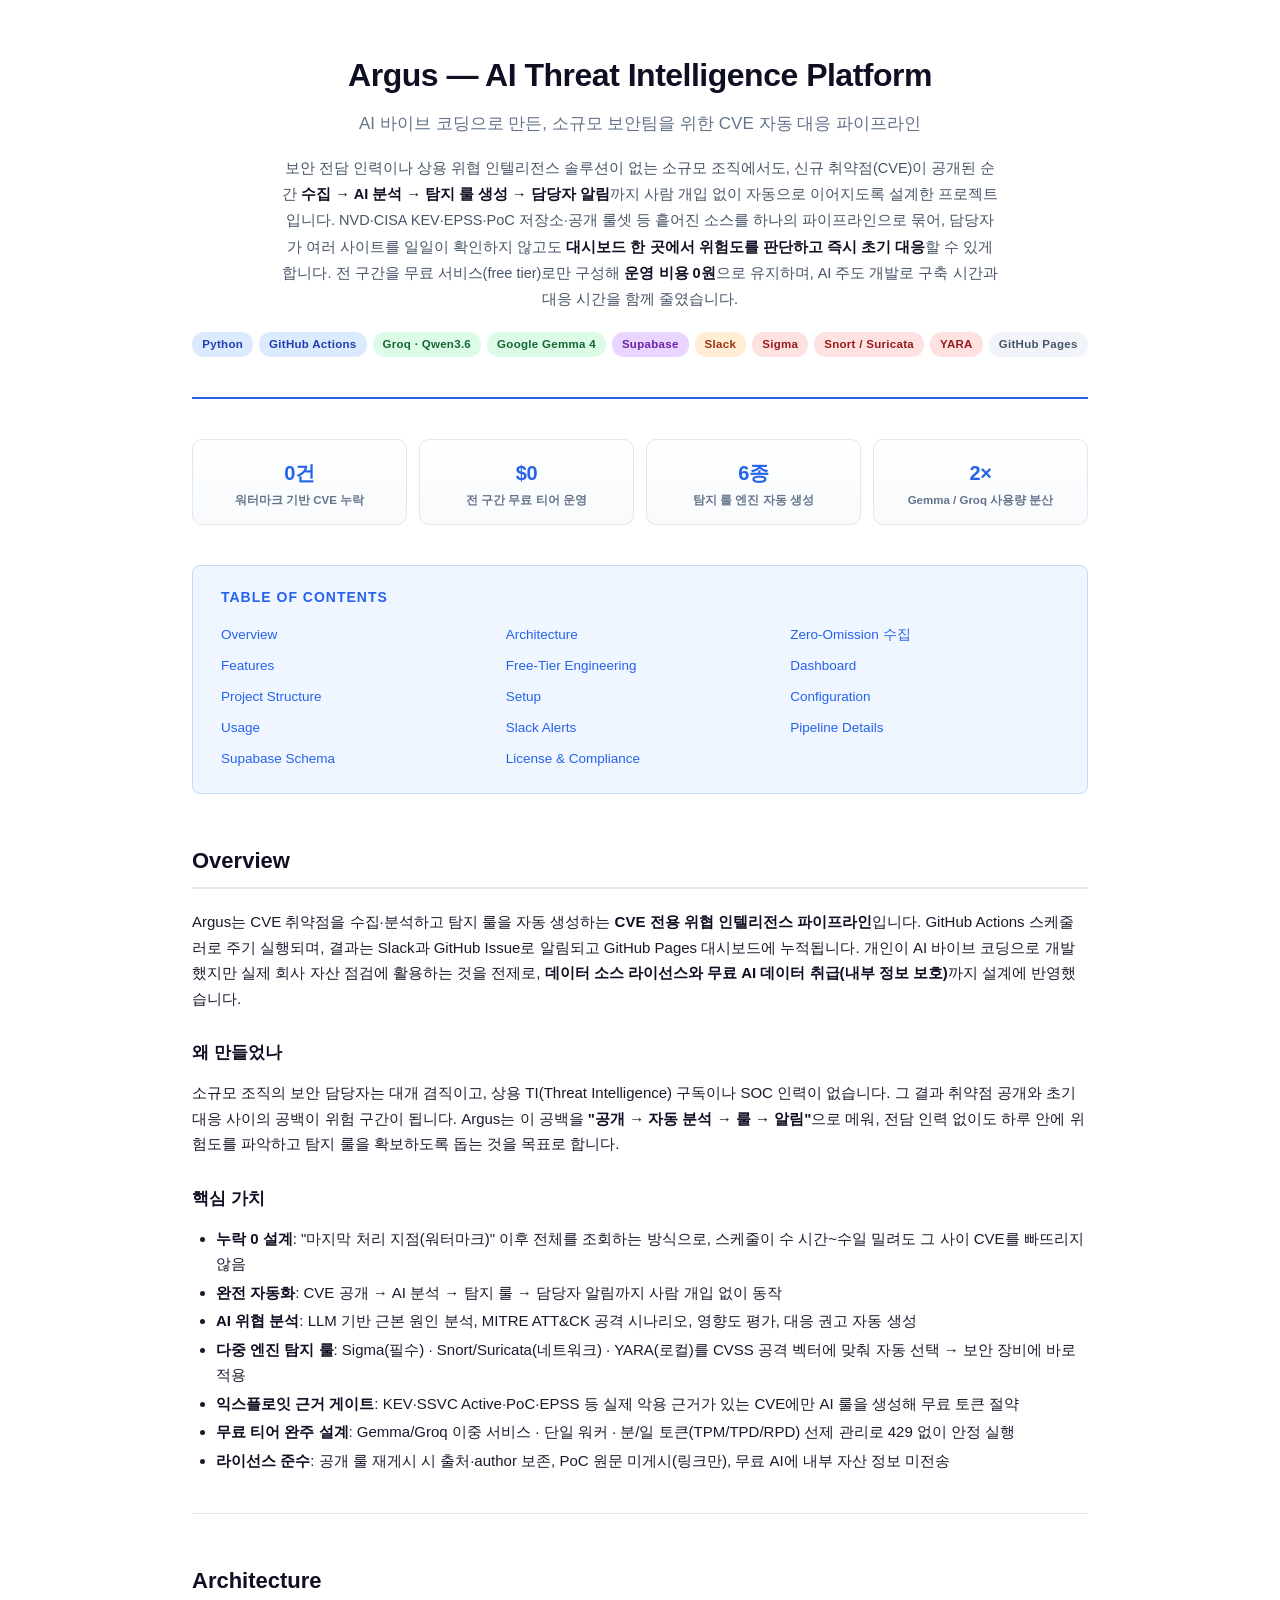
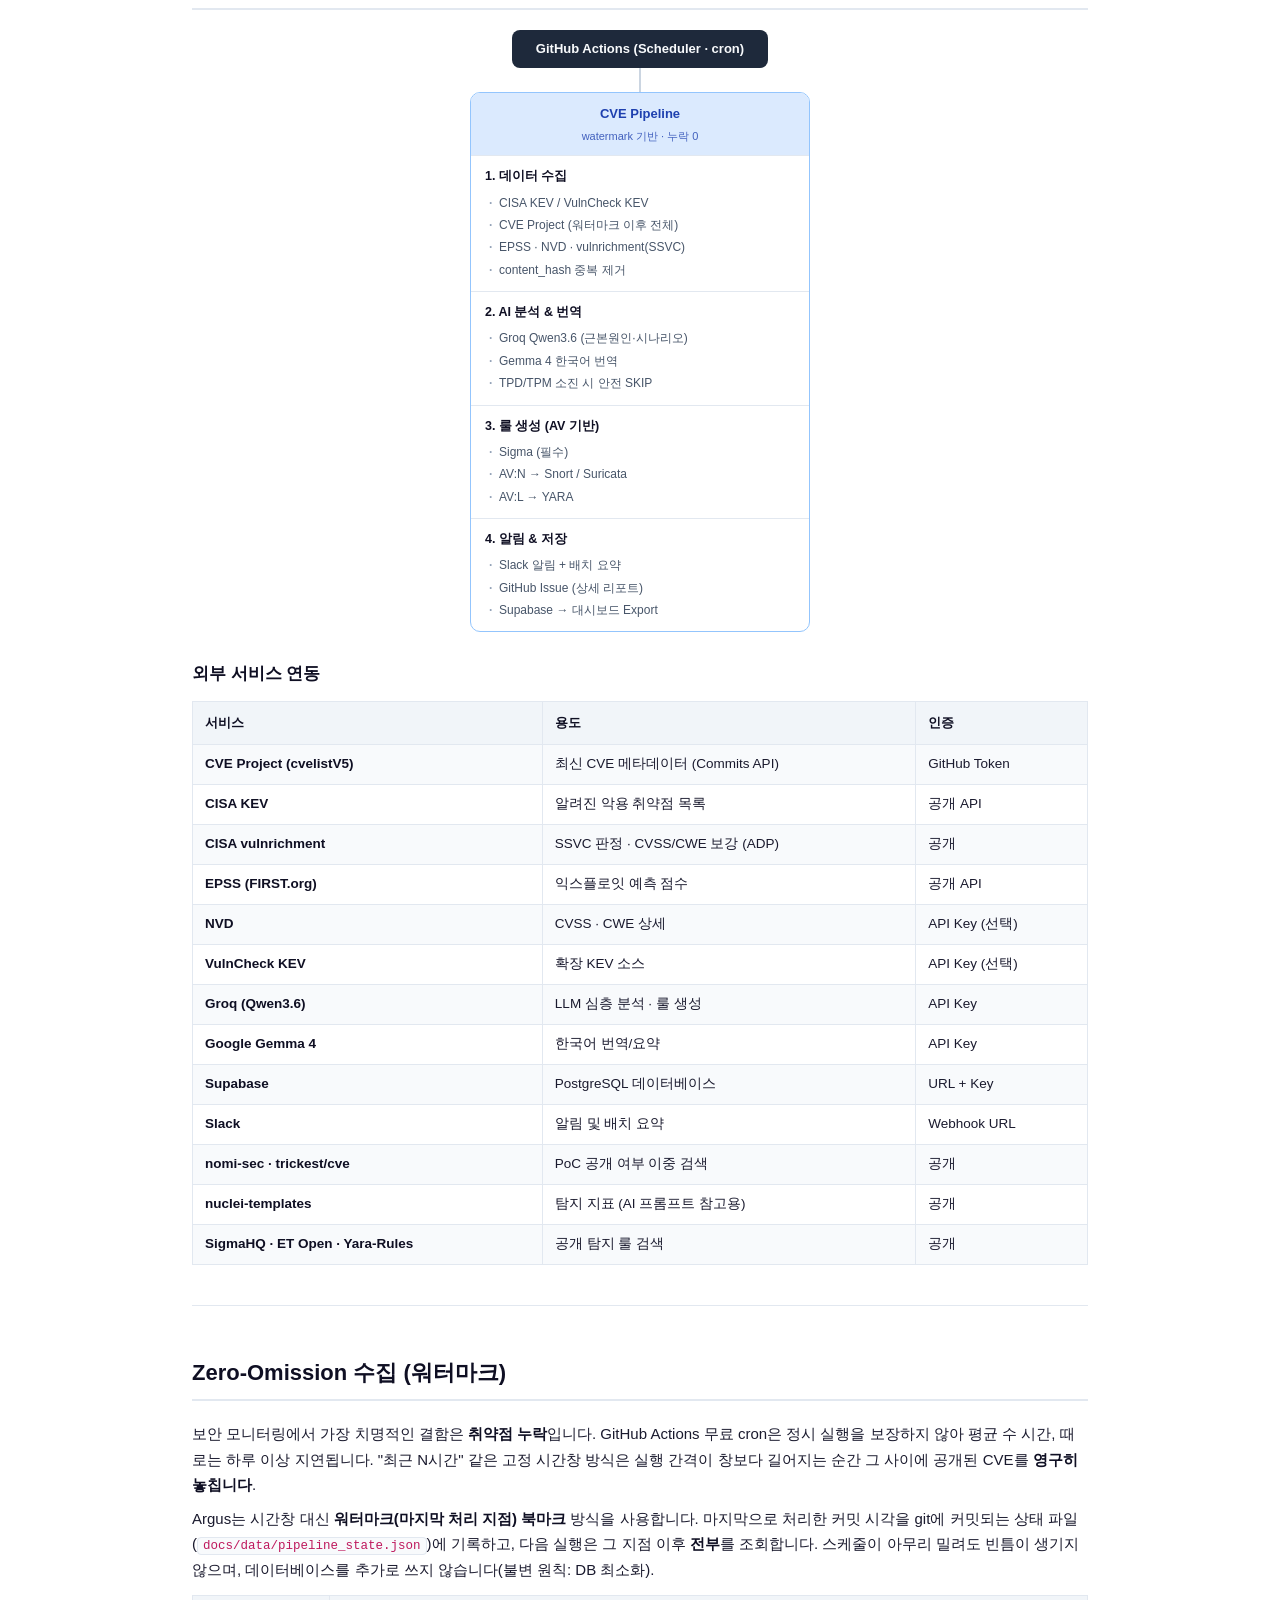
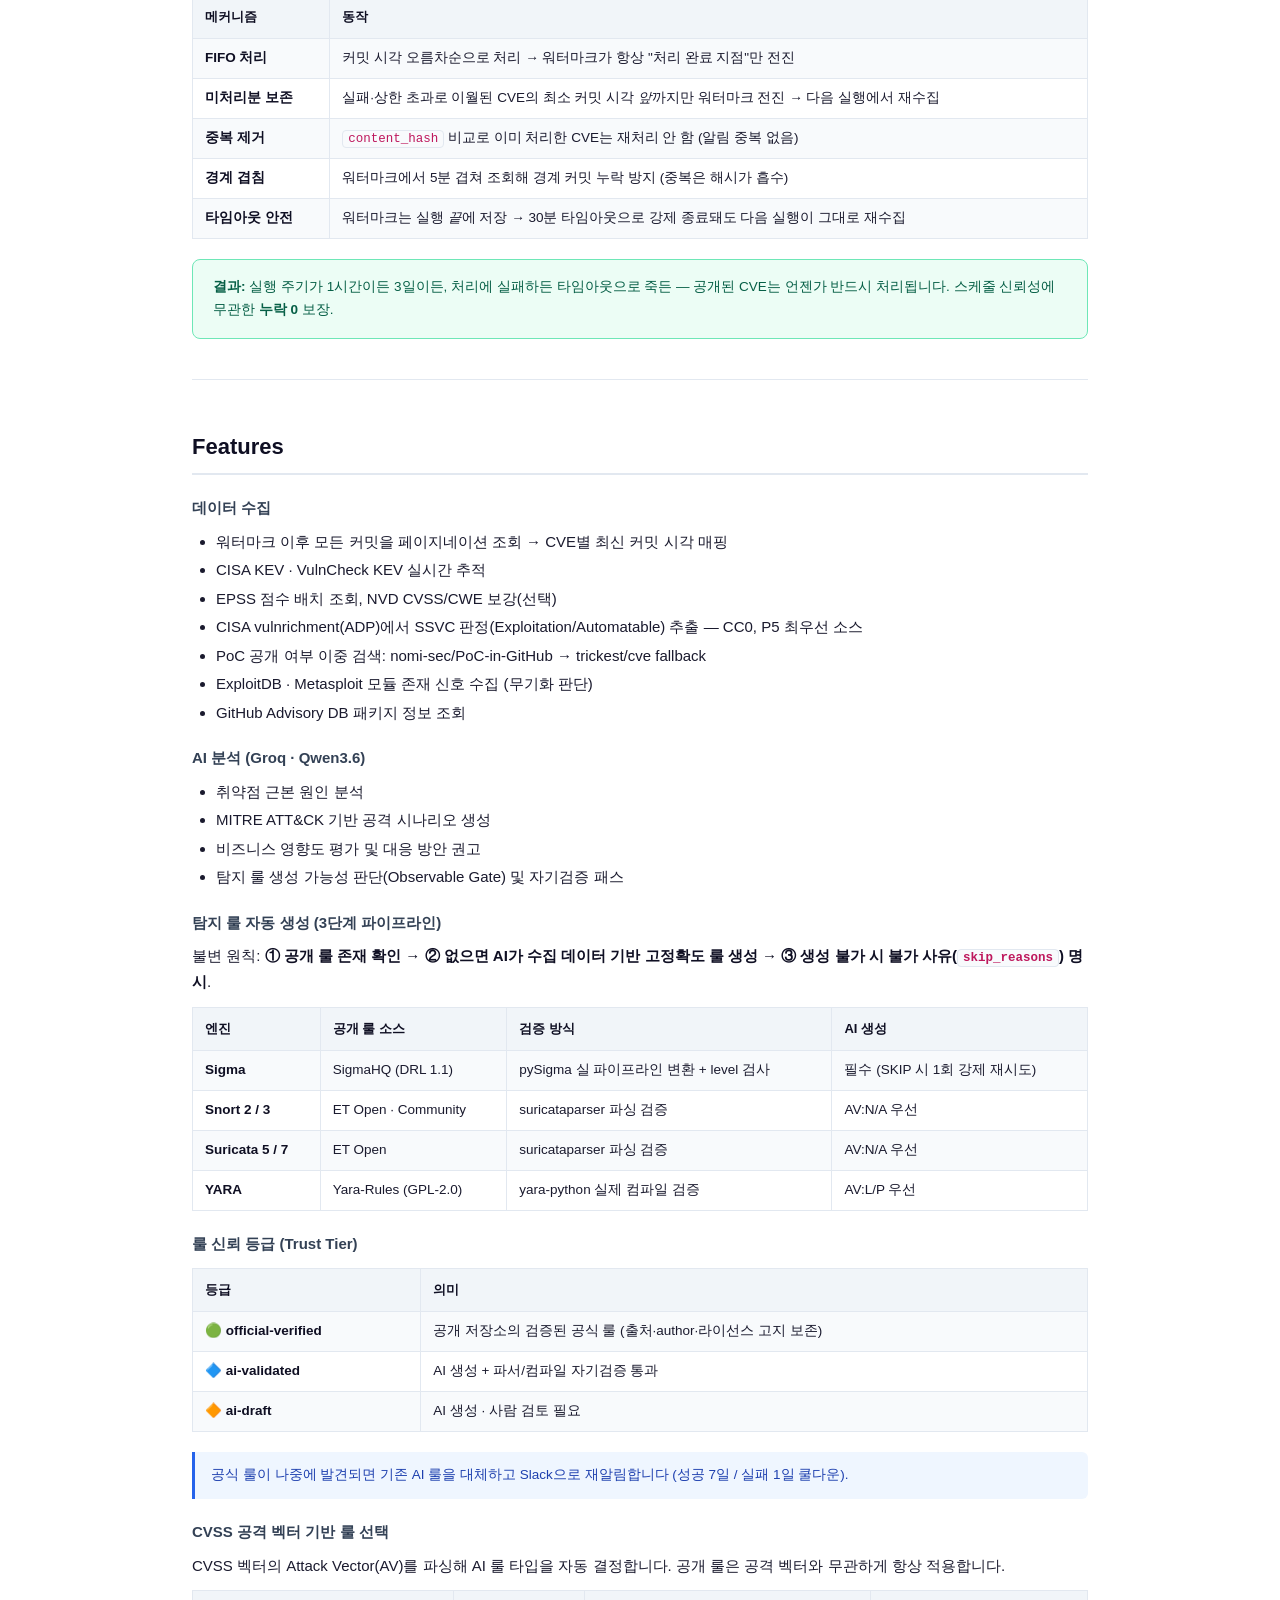
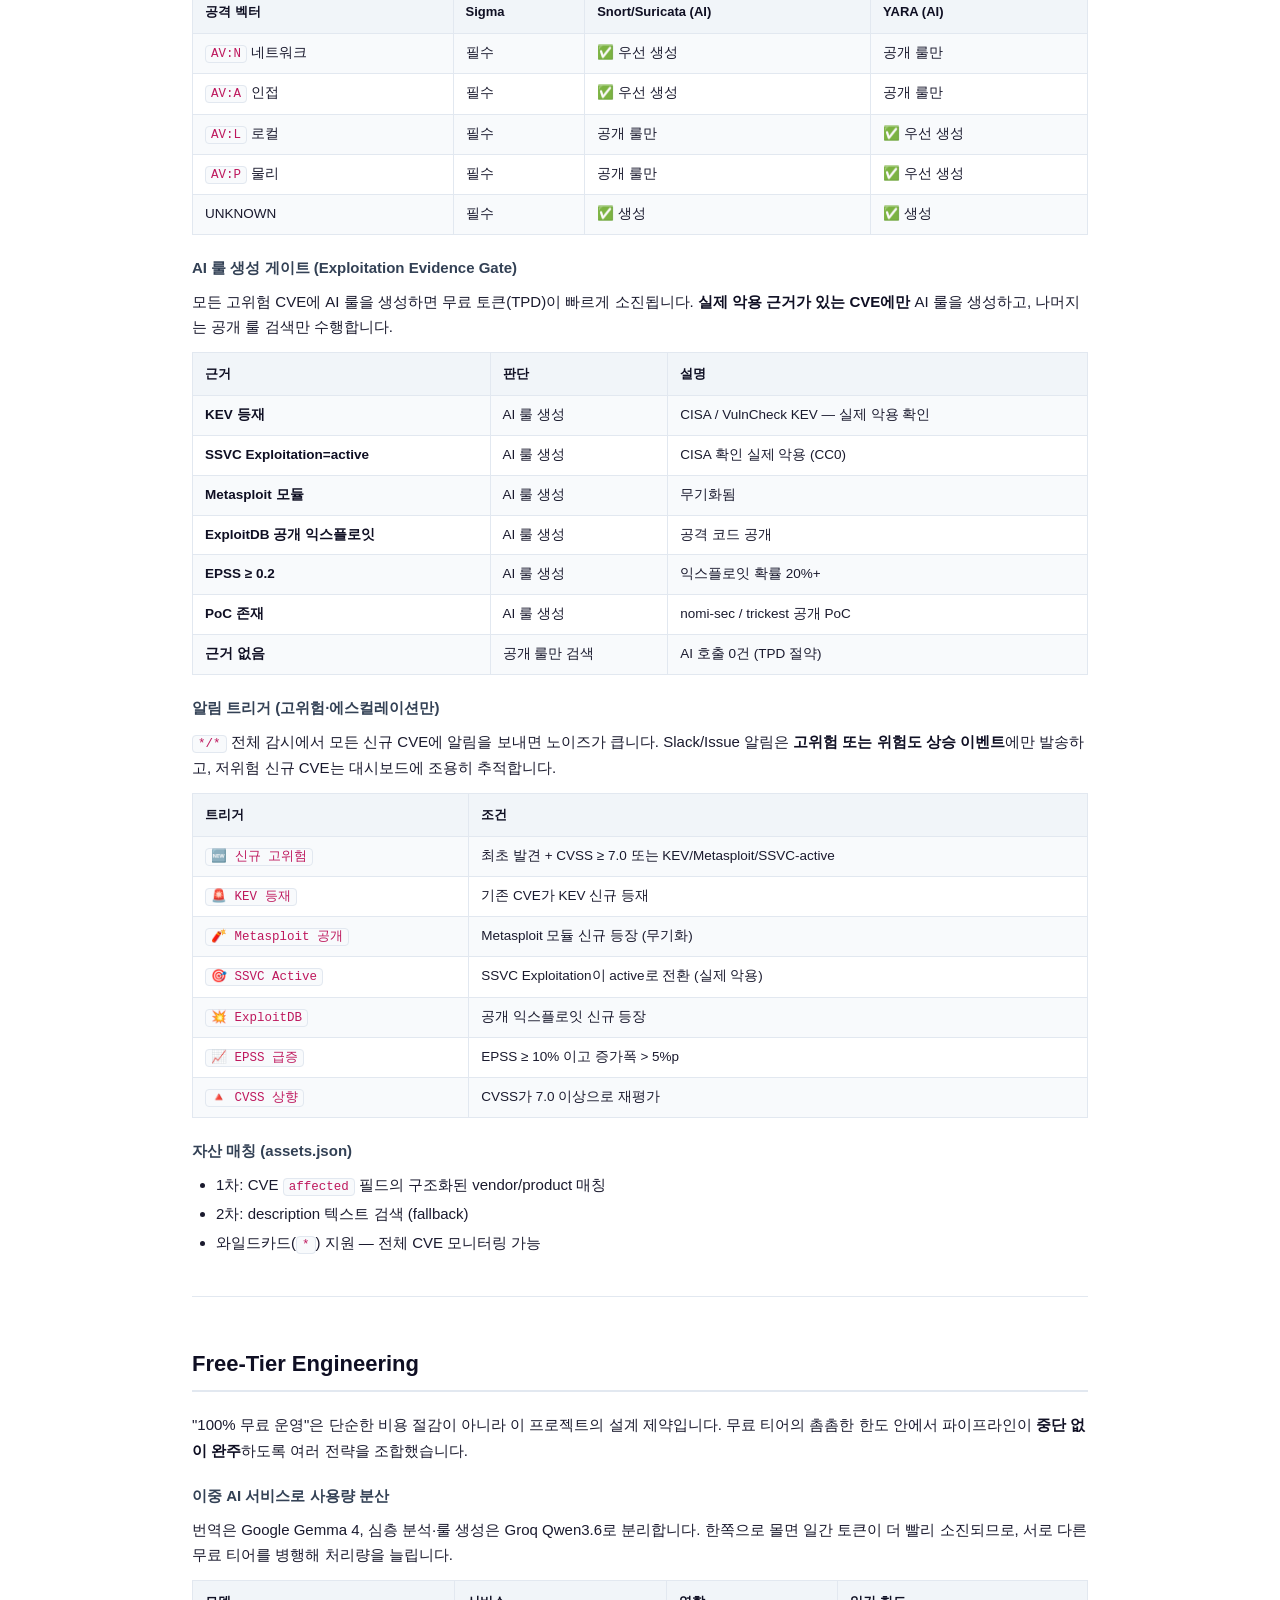
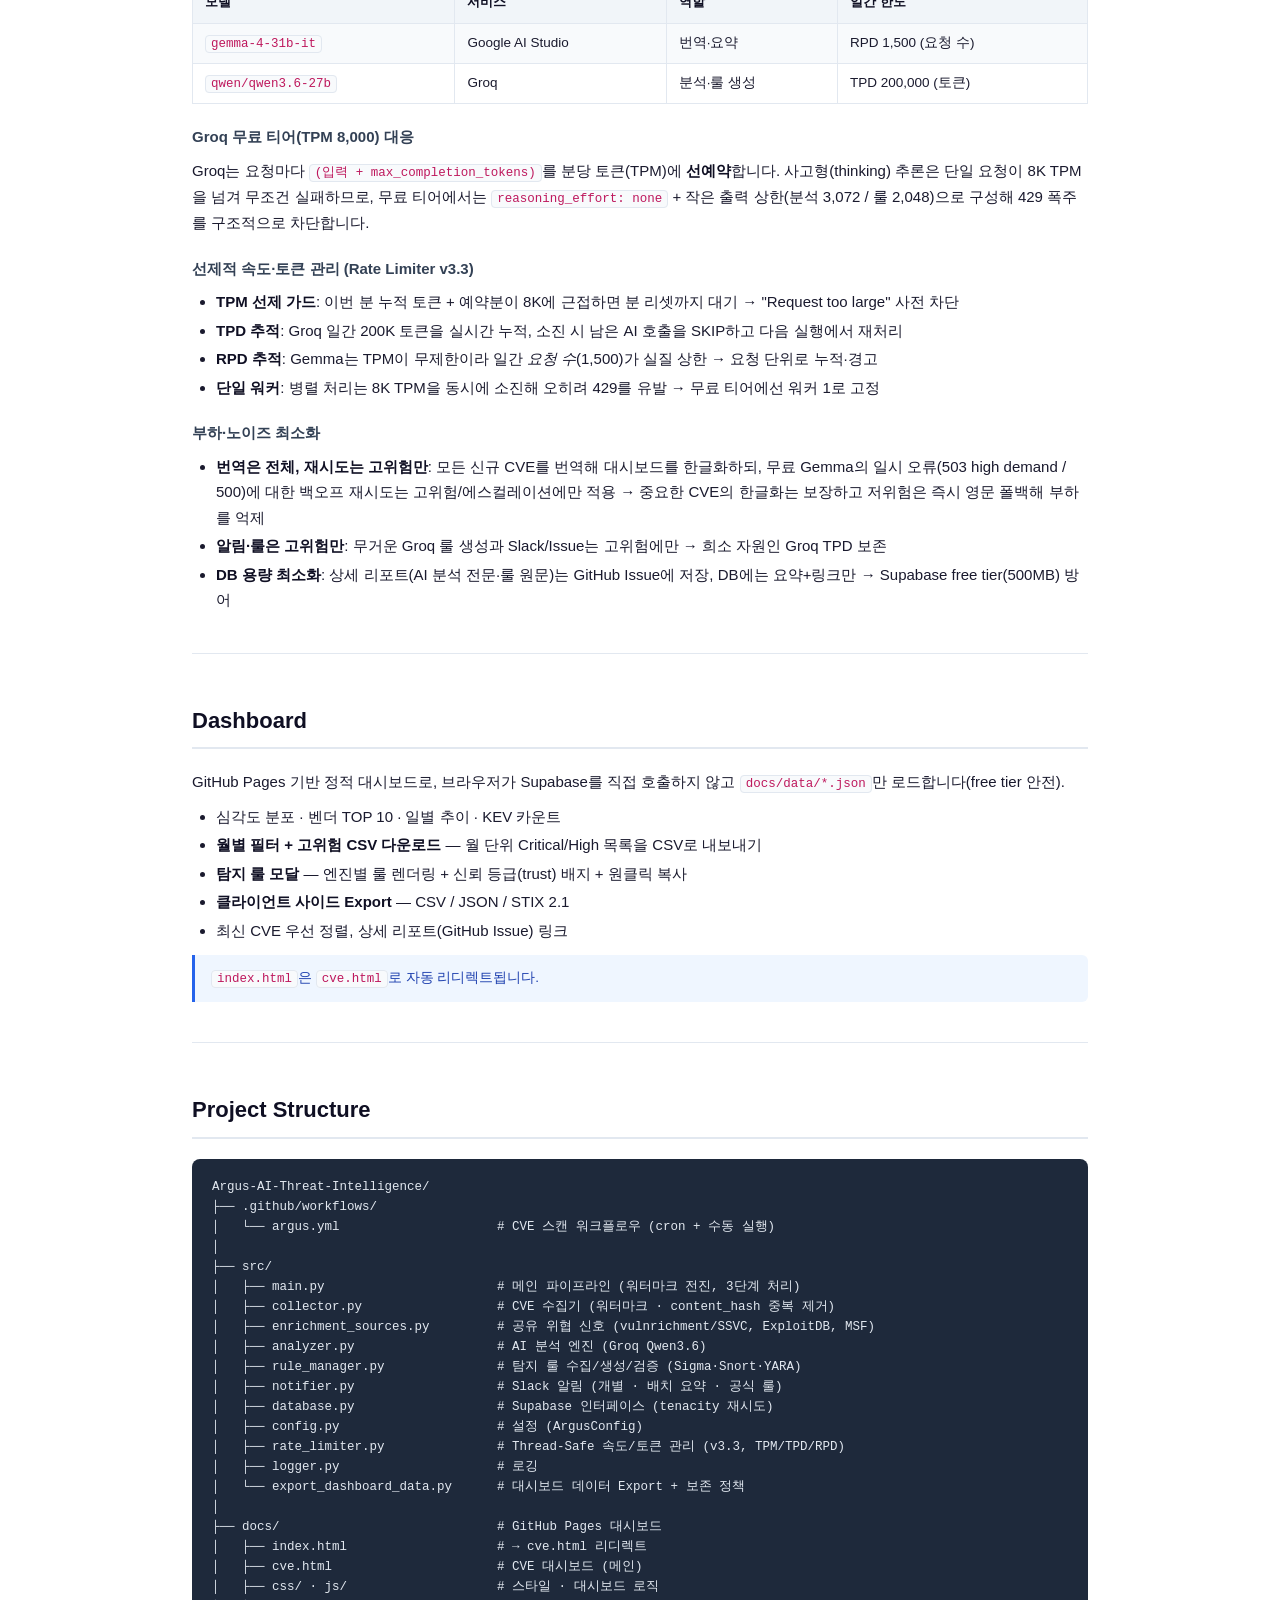
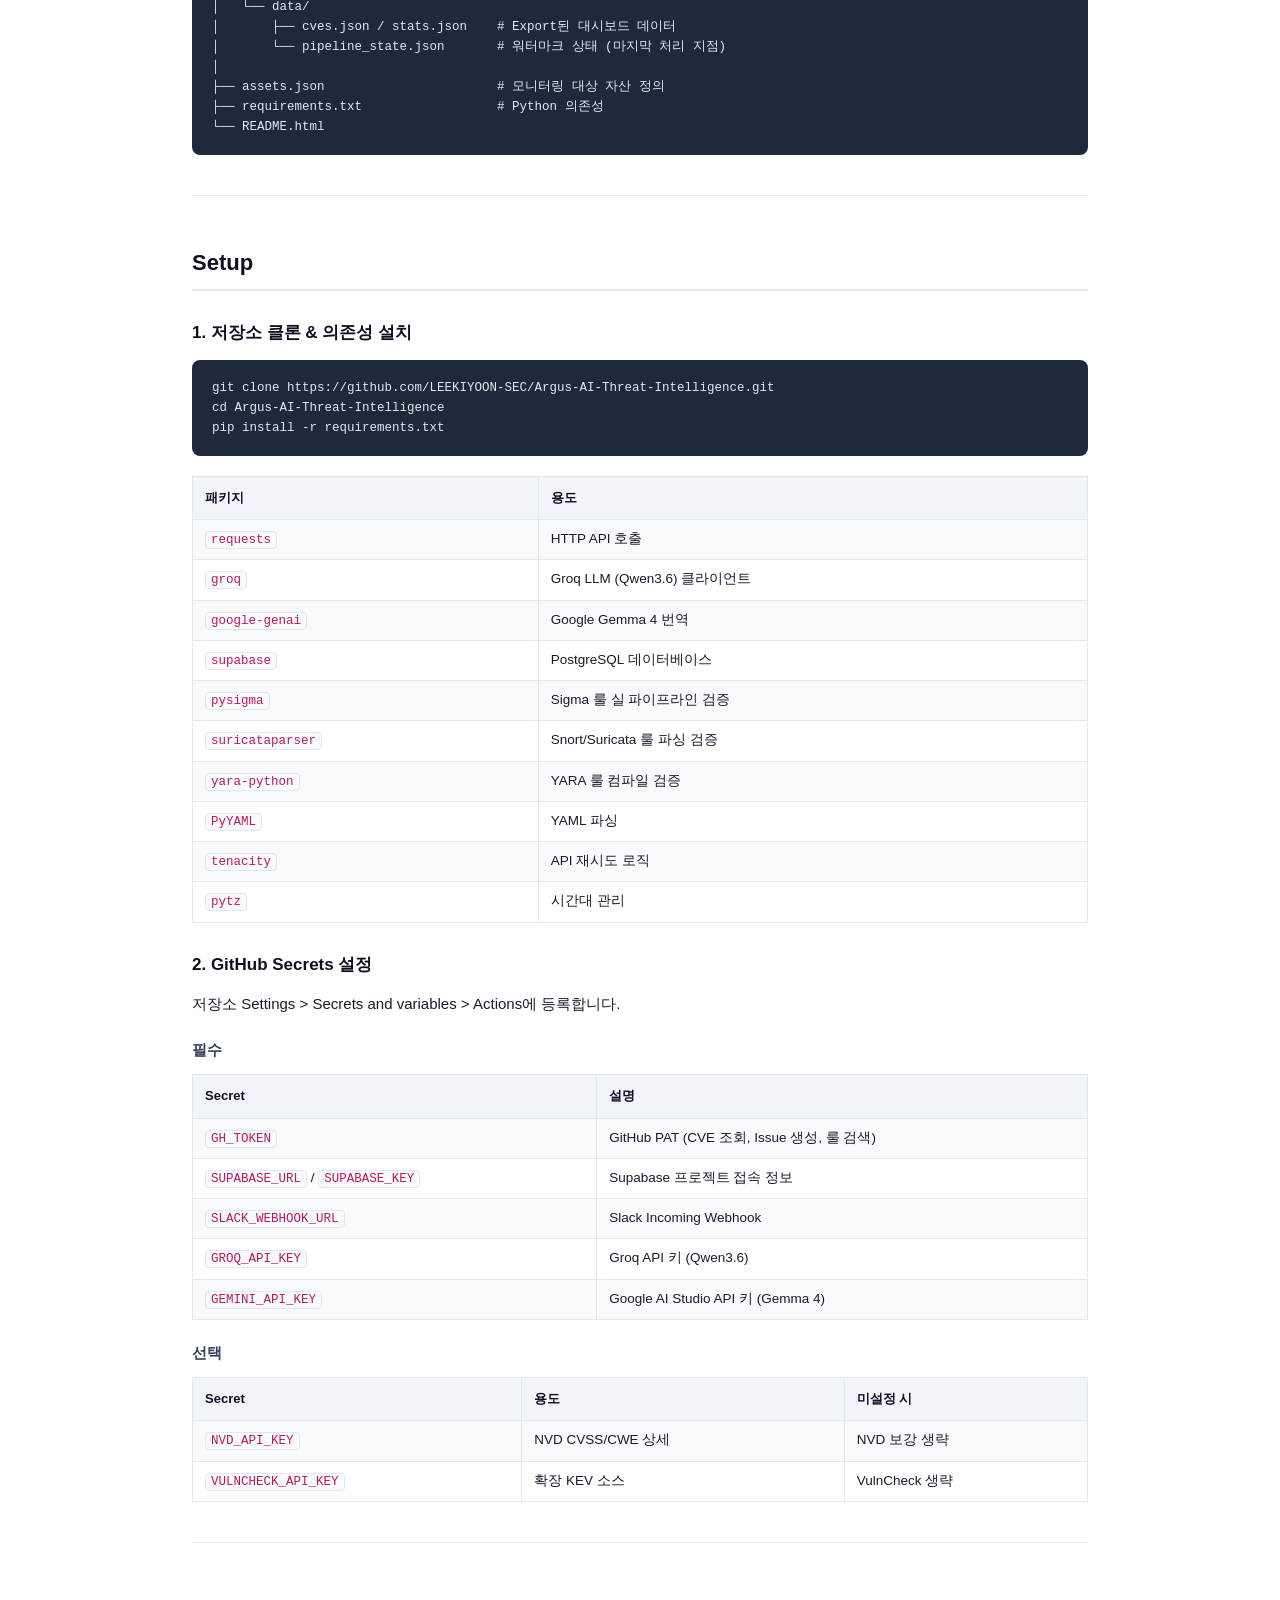
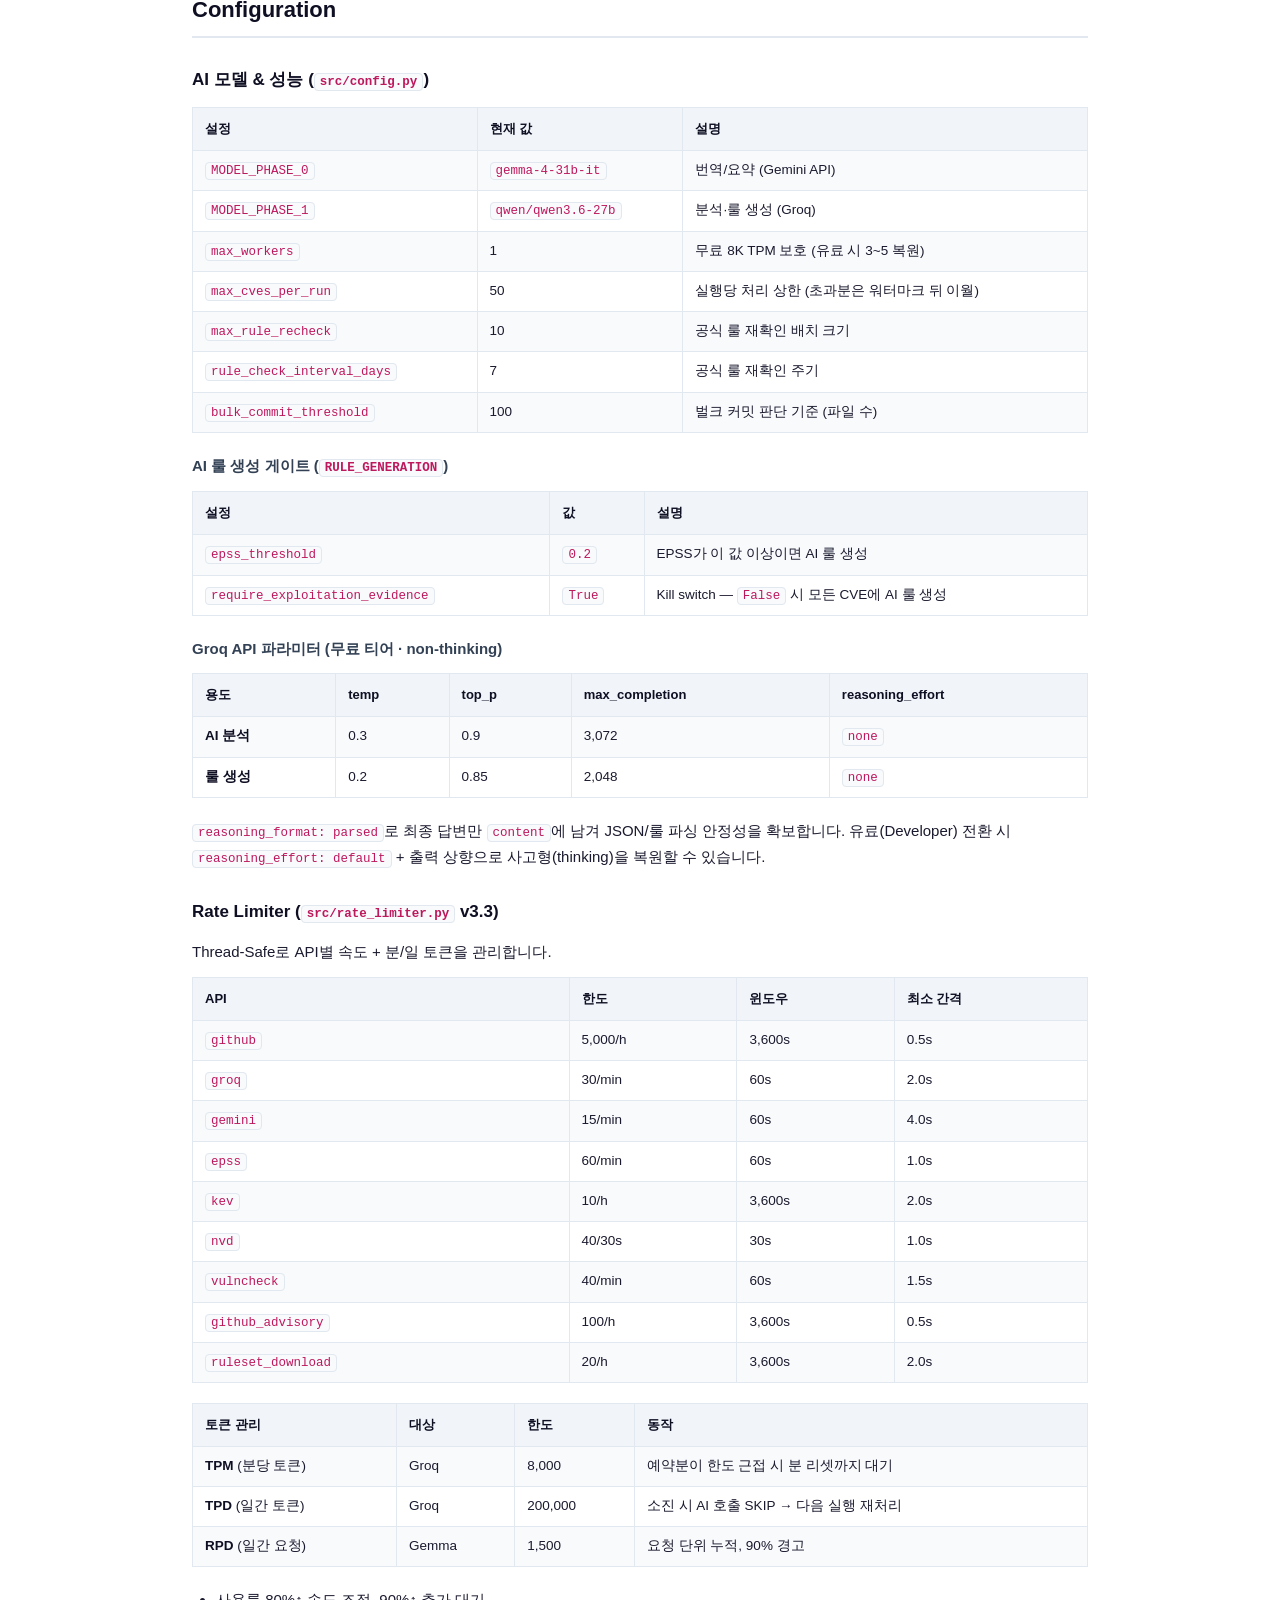
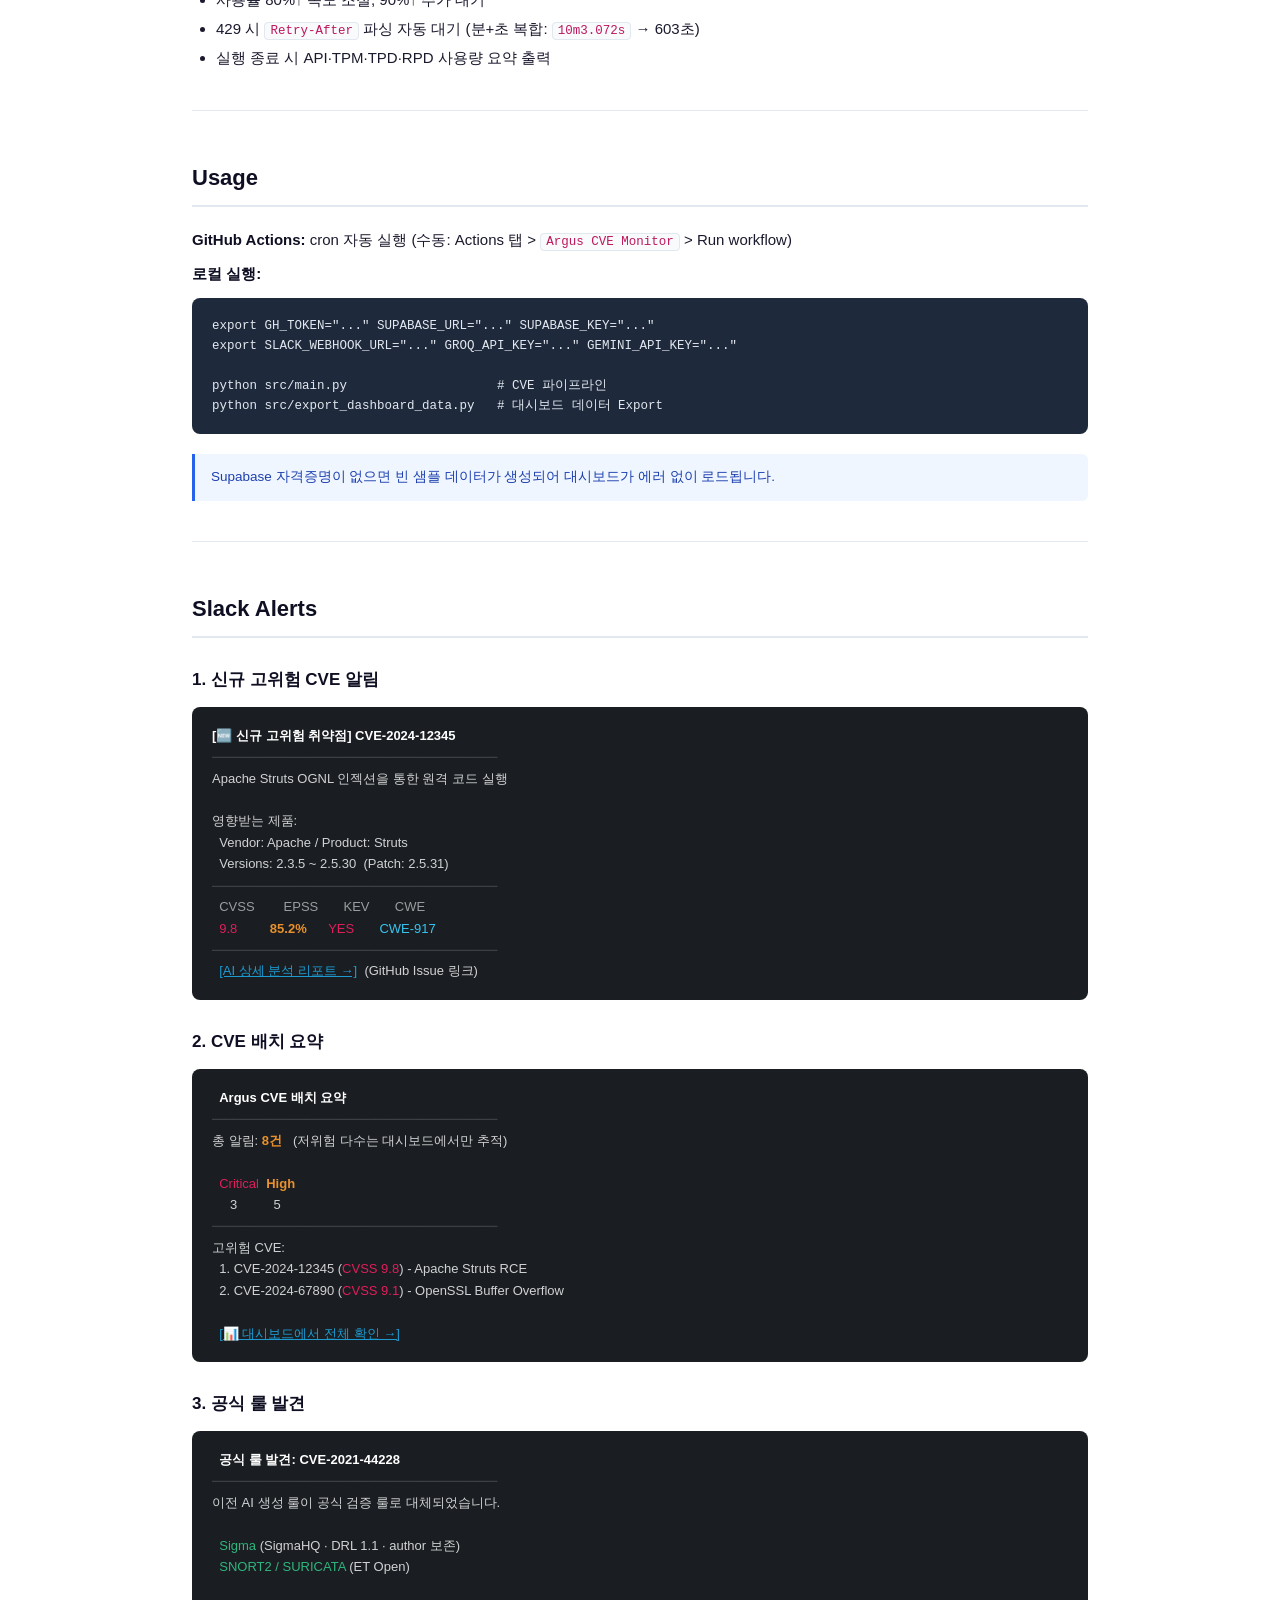
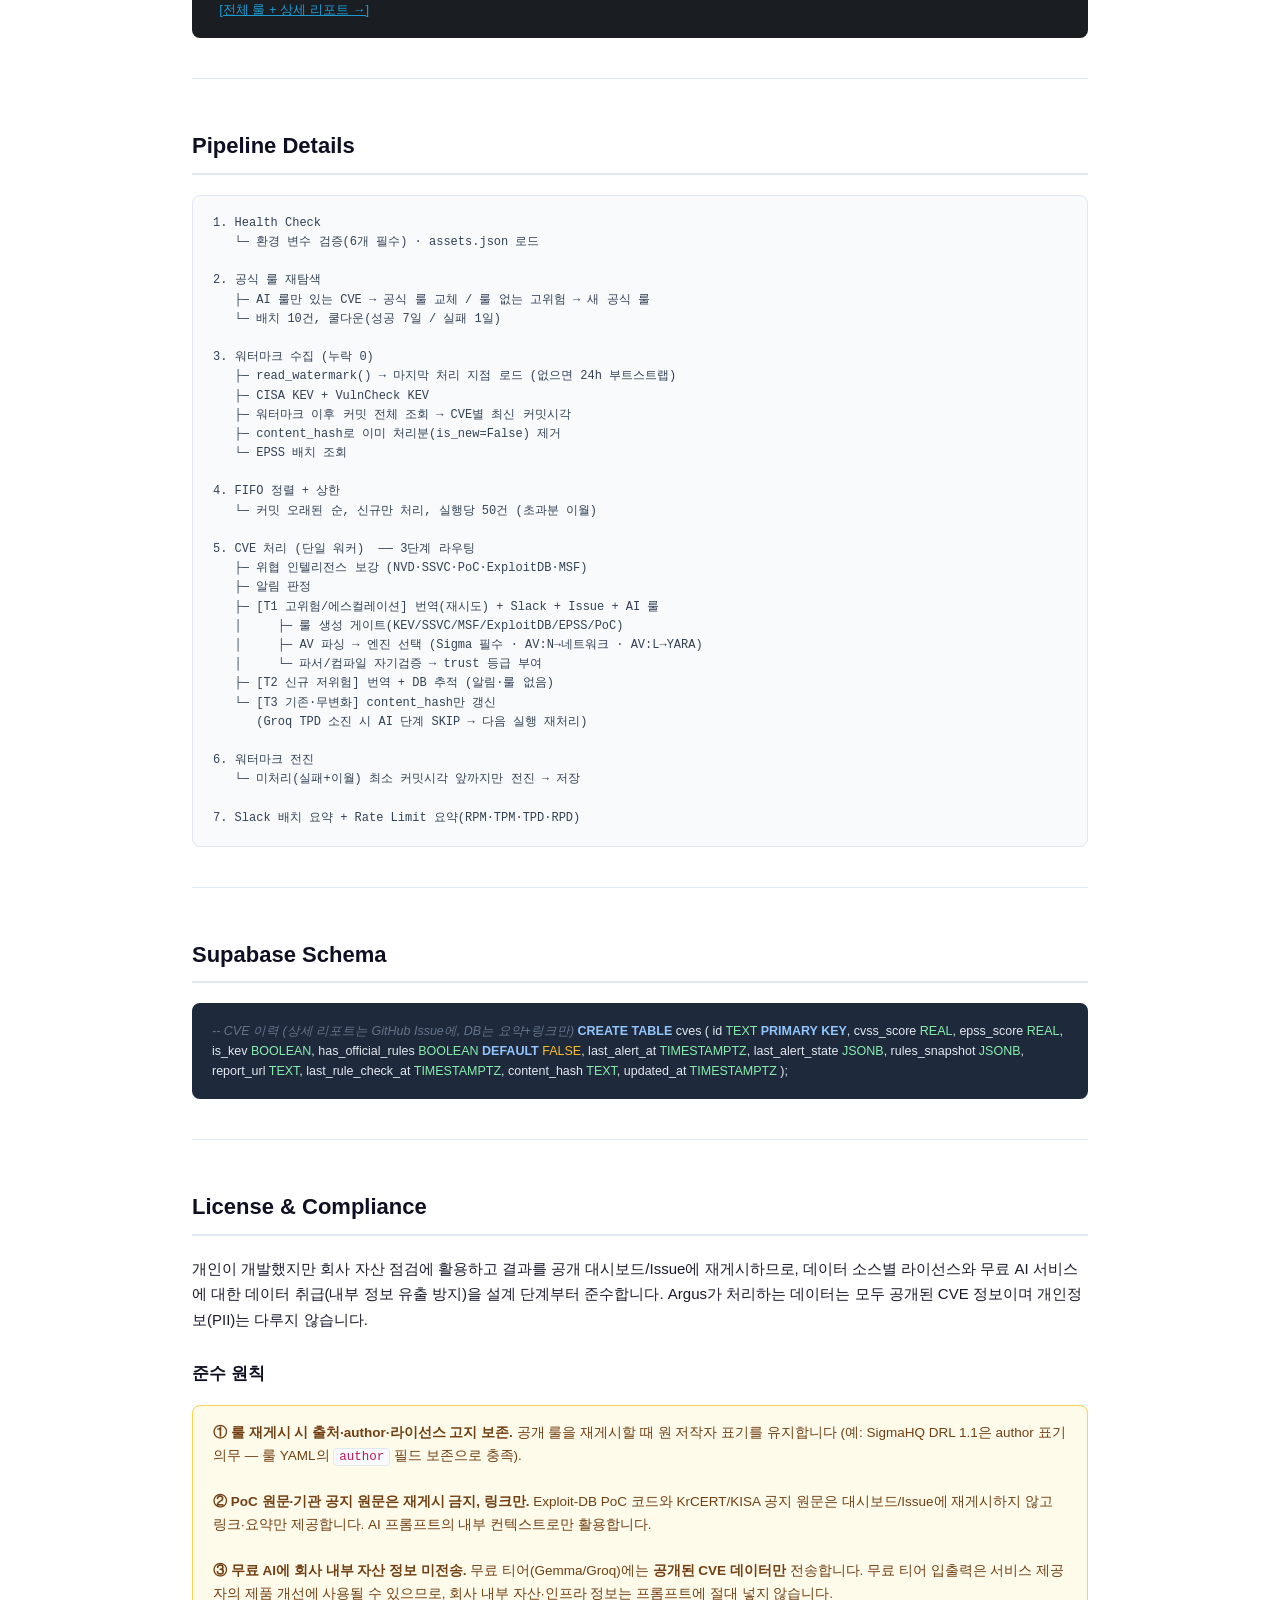
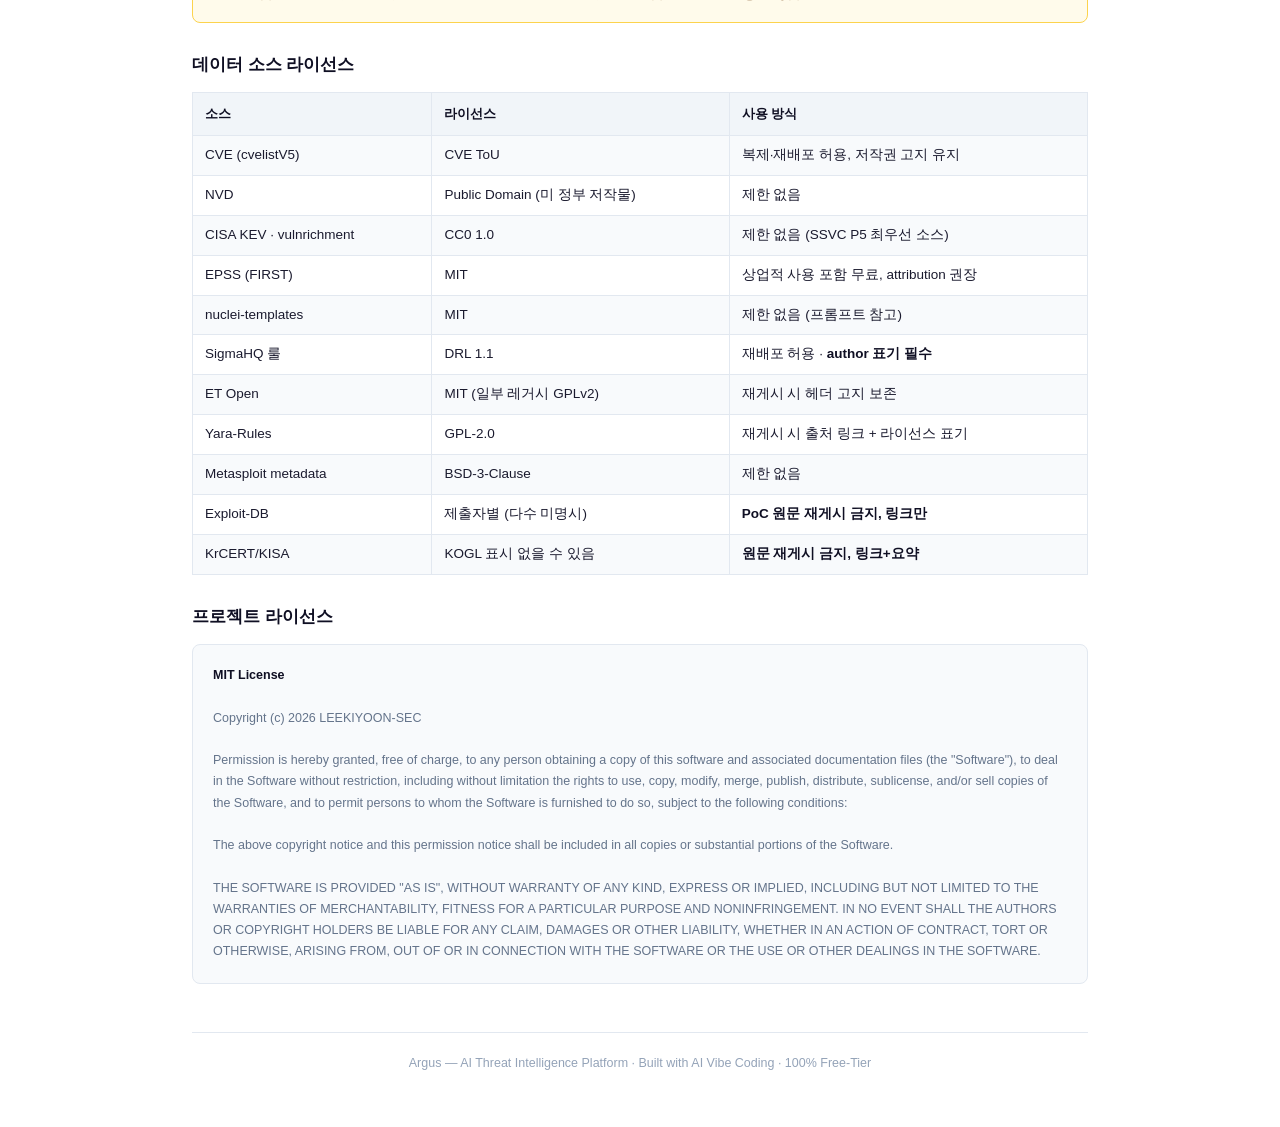
==== commit f8aa0314: "docs: '개인정보' 오표기 수정 → 무료 AI 데이터 취급(내부 정보 보호) Argus는 공개 CVE 데이터만 처리하고 개인정보(PII)는 다루지 않는다. 원칙 ③ (무료 AI" ====
--- a/README.html
+++ b/README.html
@@ -525,7 +525,7 @@
 
 <p>Argus는 CVE 취약점을 수집·분석하고 탐지 룰을 자동 생성하는 <strong>CVE 전용 위협 인텔리전스 파이프라인</strong>입니다.
 GitHub Actions 스케줄러로 주기 실행되며, 결과는 Slack과 GitHub Issue로 알림되고 GitHub Pages 대시보드에 누적됩니다.
-개인이 AI 바이브 코딩으로 개발했지만 실제 회사 자산 점검에 활용하는 것을 전제로, <strong>데이터 소스 라이선스와 개인정보 취급</strong>까지 설계에 반영했습니다.</p>
+개인이 AI 바이브 코딩으로 개발했지만 실제 회사 자산 점검에 활용하는 것을 전제로, <strong>데이터 소스 라이선스와 무료 AI 데이터 취급(내부 정보 보호)</strong>까지 설계에 반영했습니다.</p>
 
 <h3>왜 만들었나</h3>
 <p>소규모 조직의 보안 담당자는 대개 겸직이고, 상용 TI(Threat Intelligence) 구독이나 SOC 인력이 없습니다.
@@ -1029,7 +1029,8 @@
 <h2 id="license">License &amp; Compliance</h2>
 
 <p>개인이 개발했지만 회사 자산 점검에 활용하고 결과를 공개 대시보드/Issue에 재게시하므로, 데이터 소스별 라이선스와
-개인정보 취급을 설계 단계부터 준수합니다.</p>
+무료 AI 서비스에 대한 데이터 취급(내부 정보 유출 방지)을 설계 단계부터 준수합니다. Argus가 처리하는 데이터는
+모두 공개된 CVE 정보이며 개인정보(PII)는 다루지 않습니다.</p>
 
 <h3>준수 원칙</h3>
 <div class="callout">
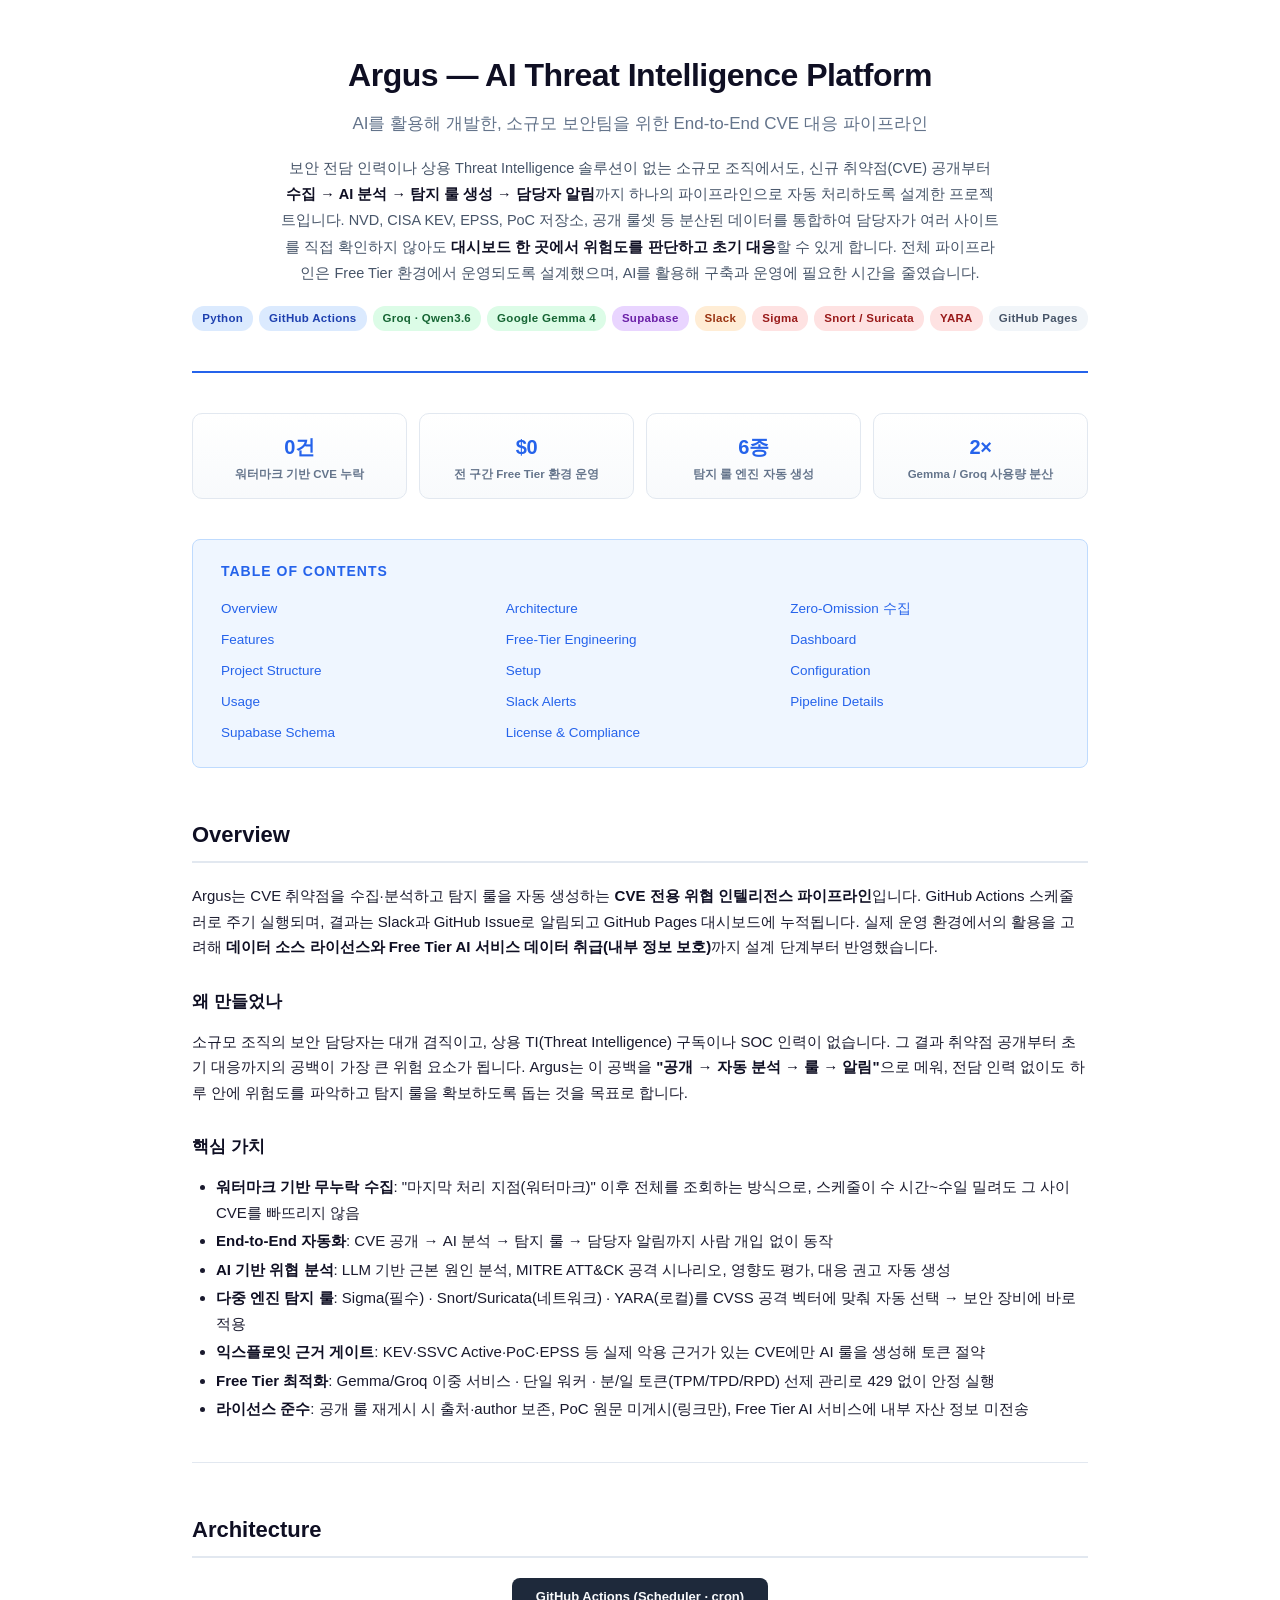
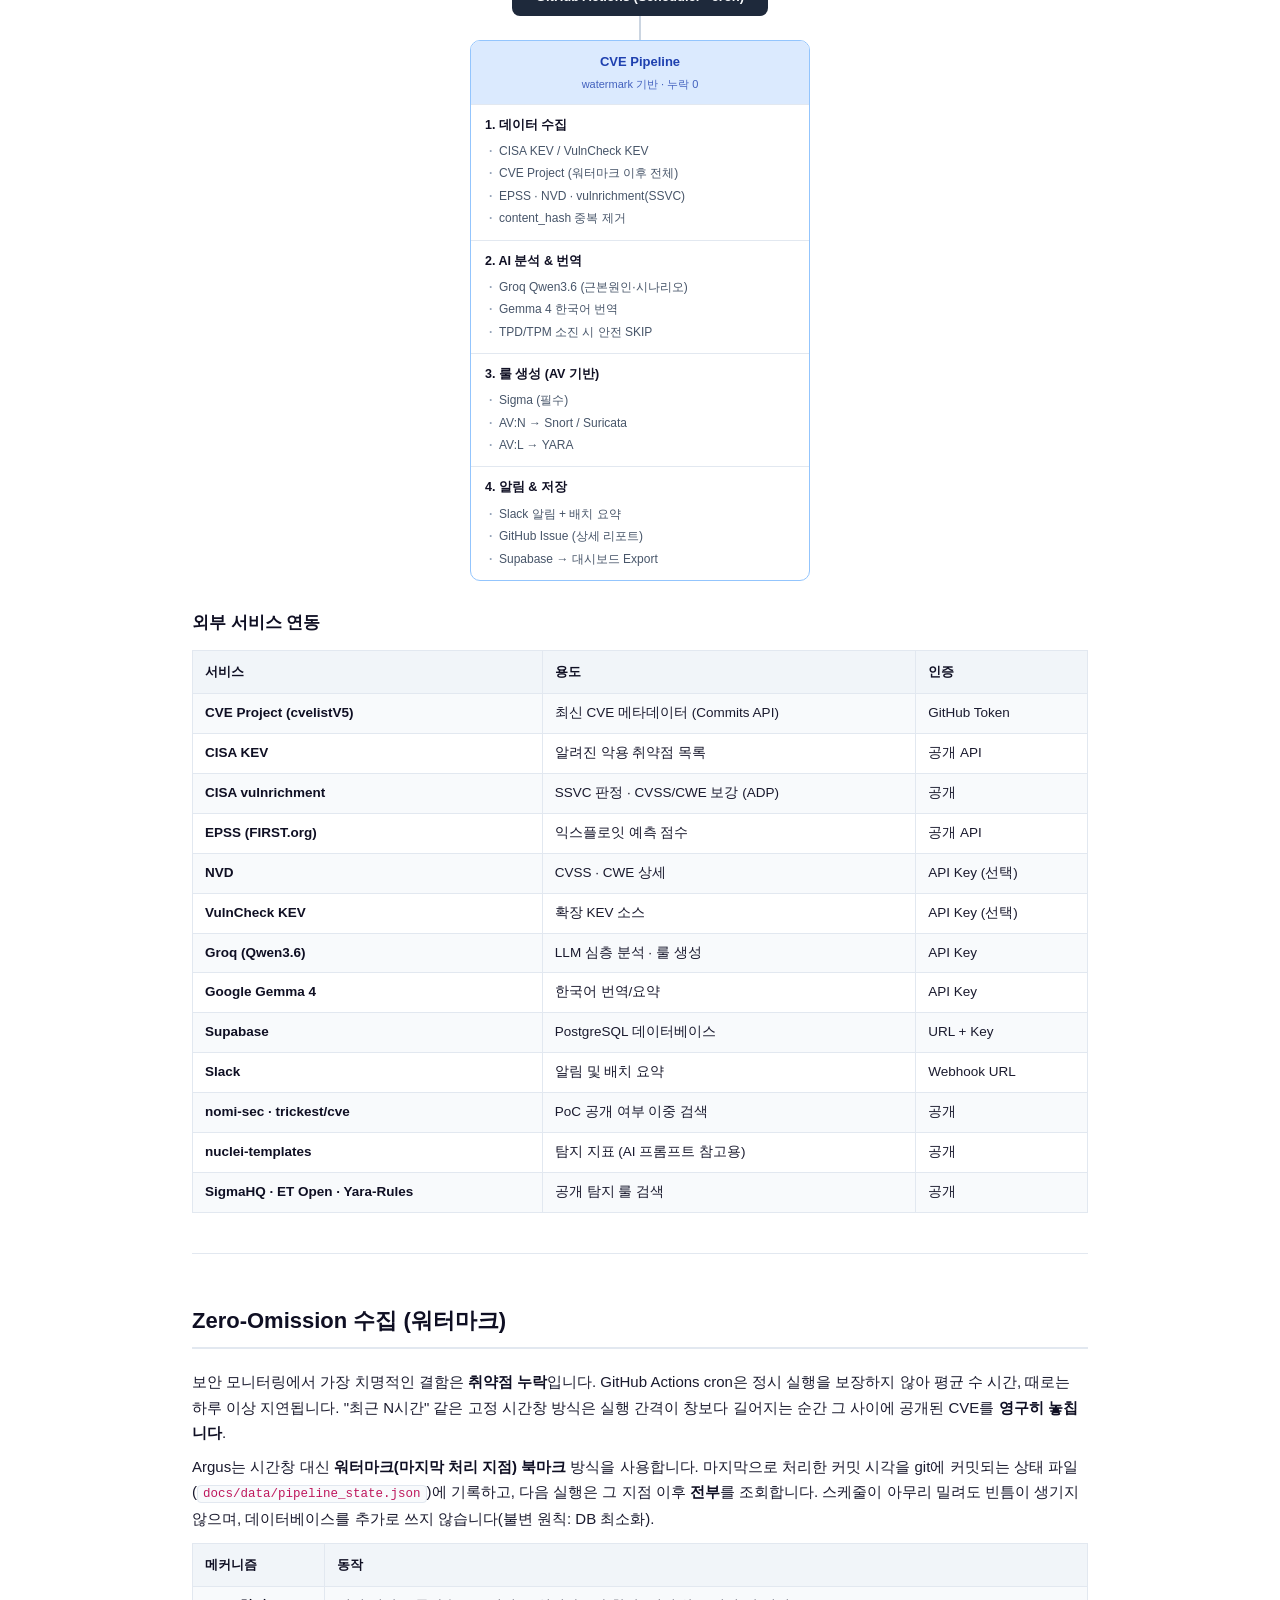
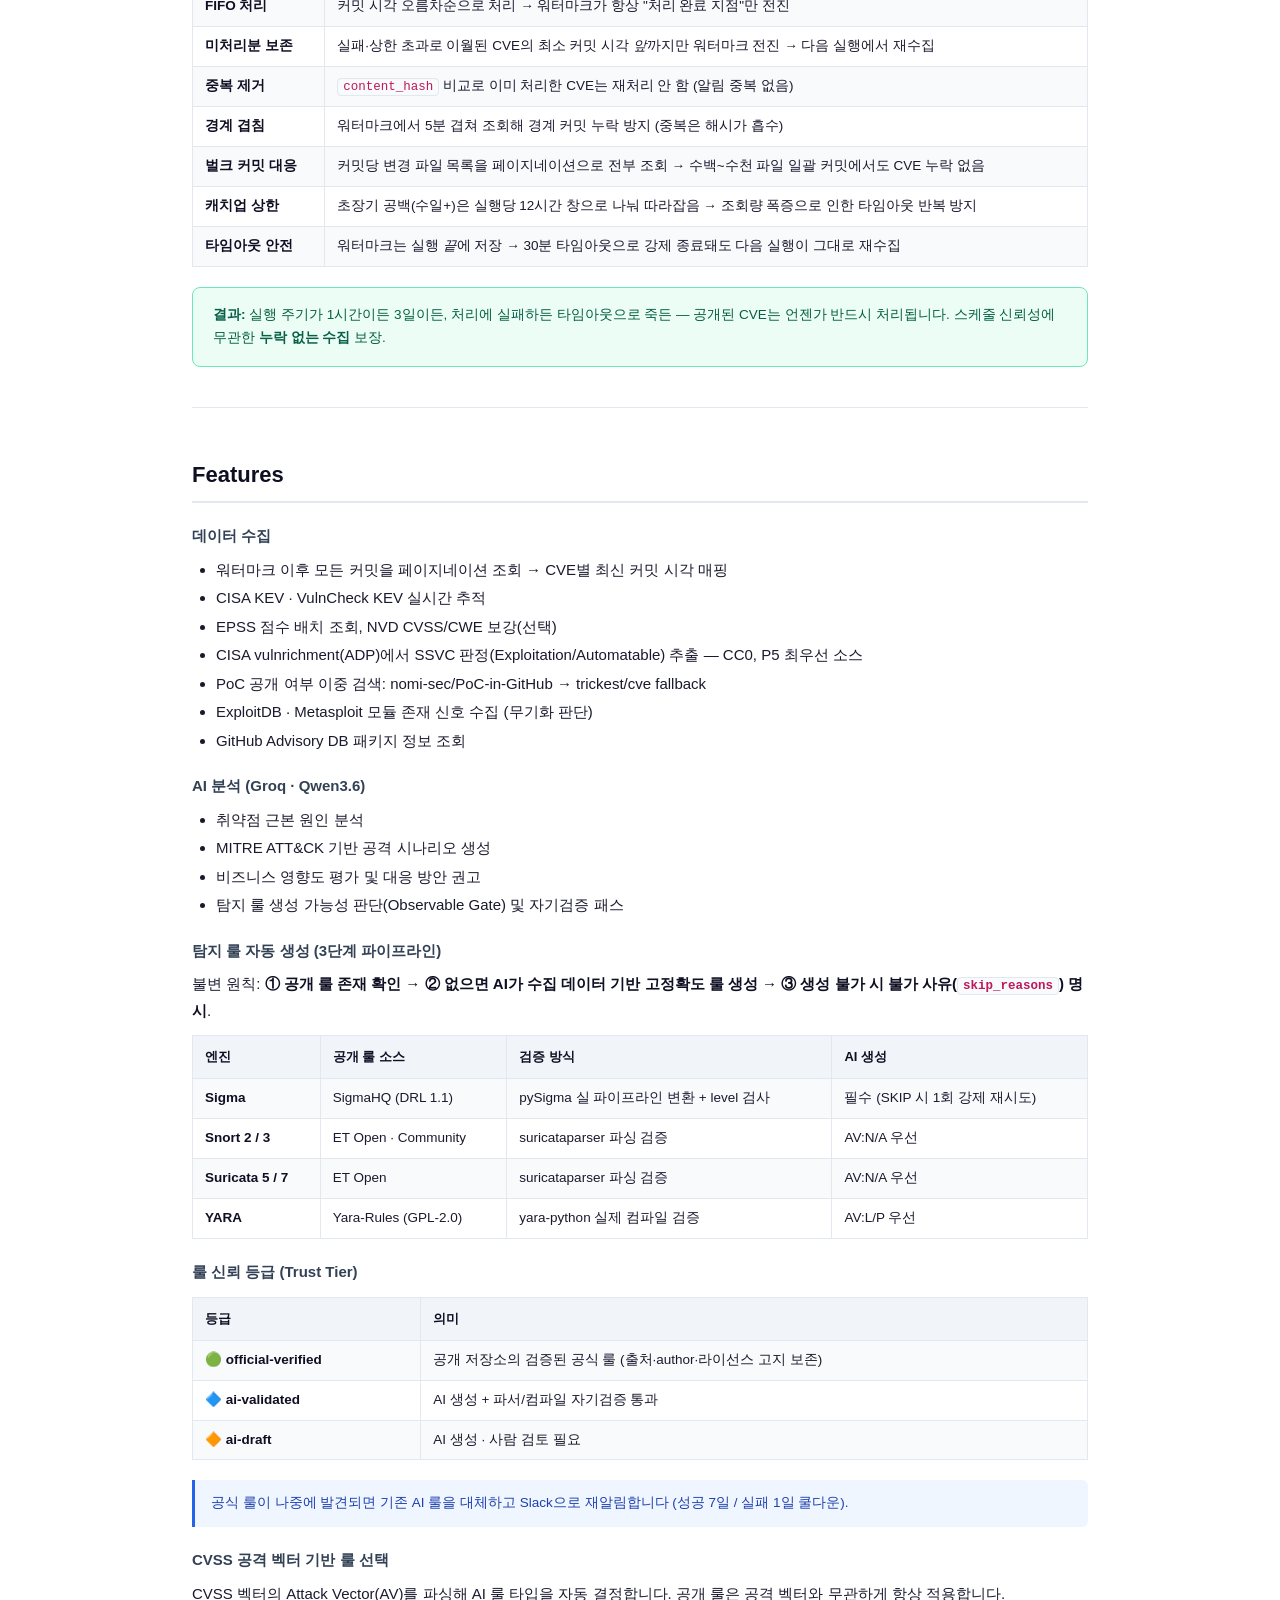
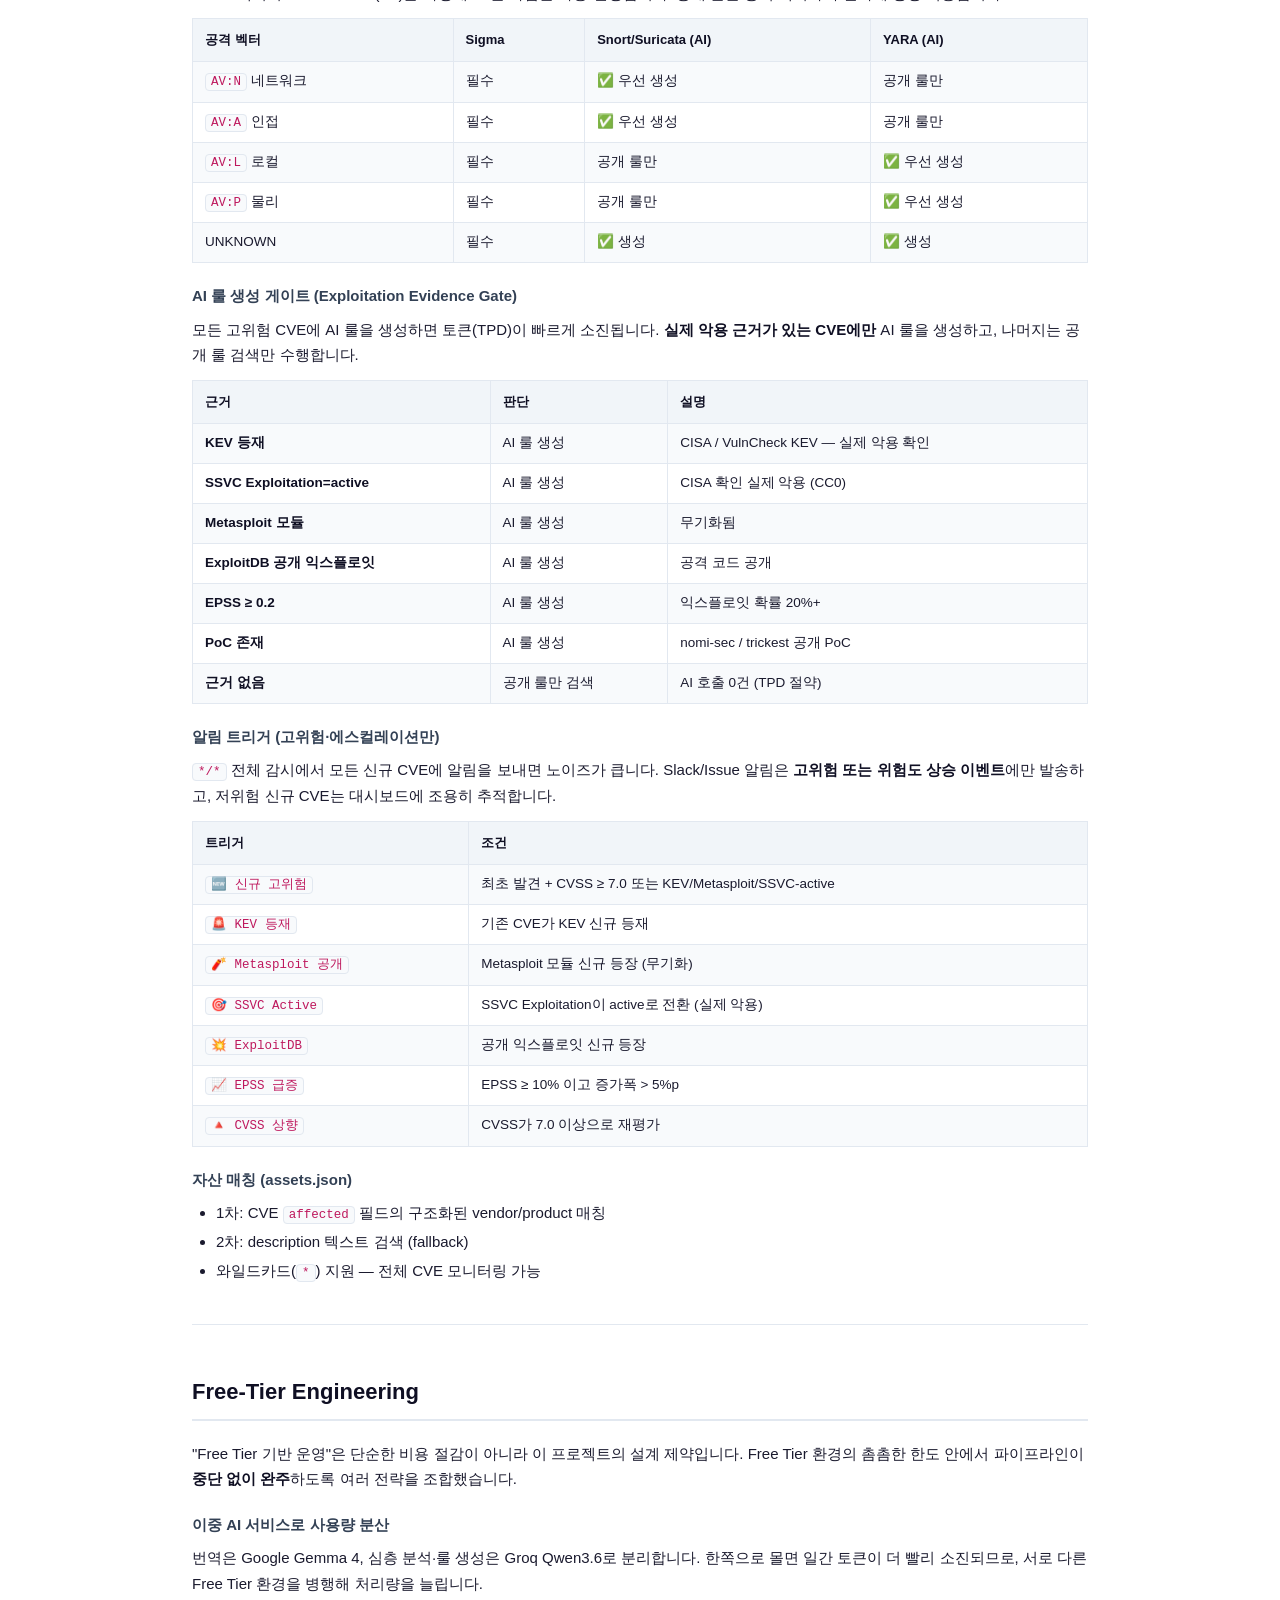
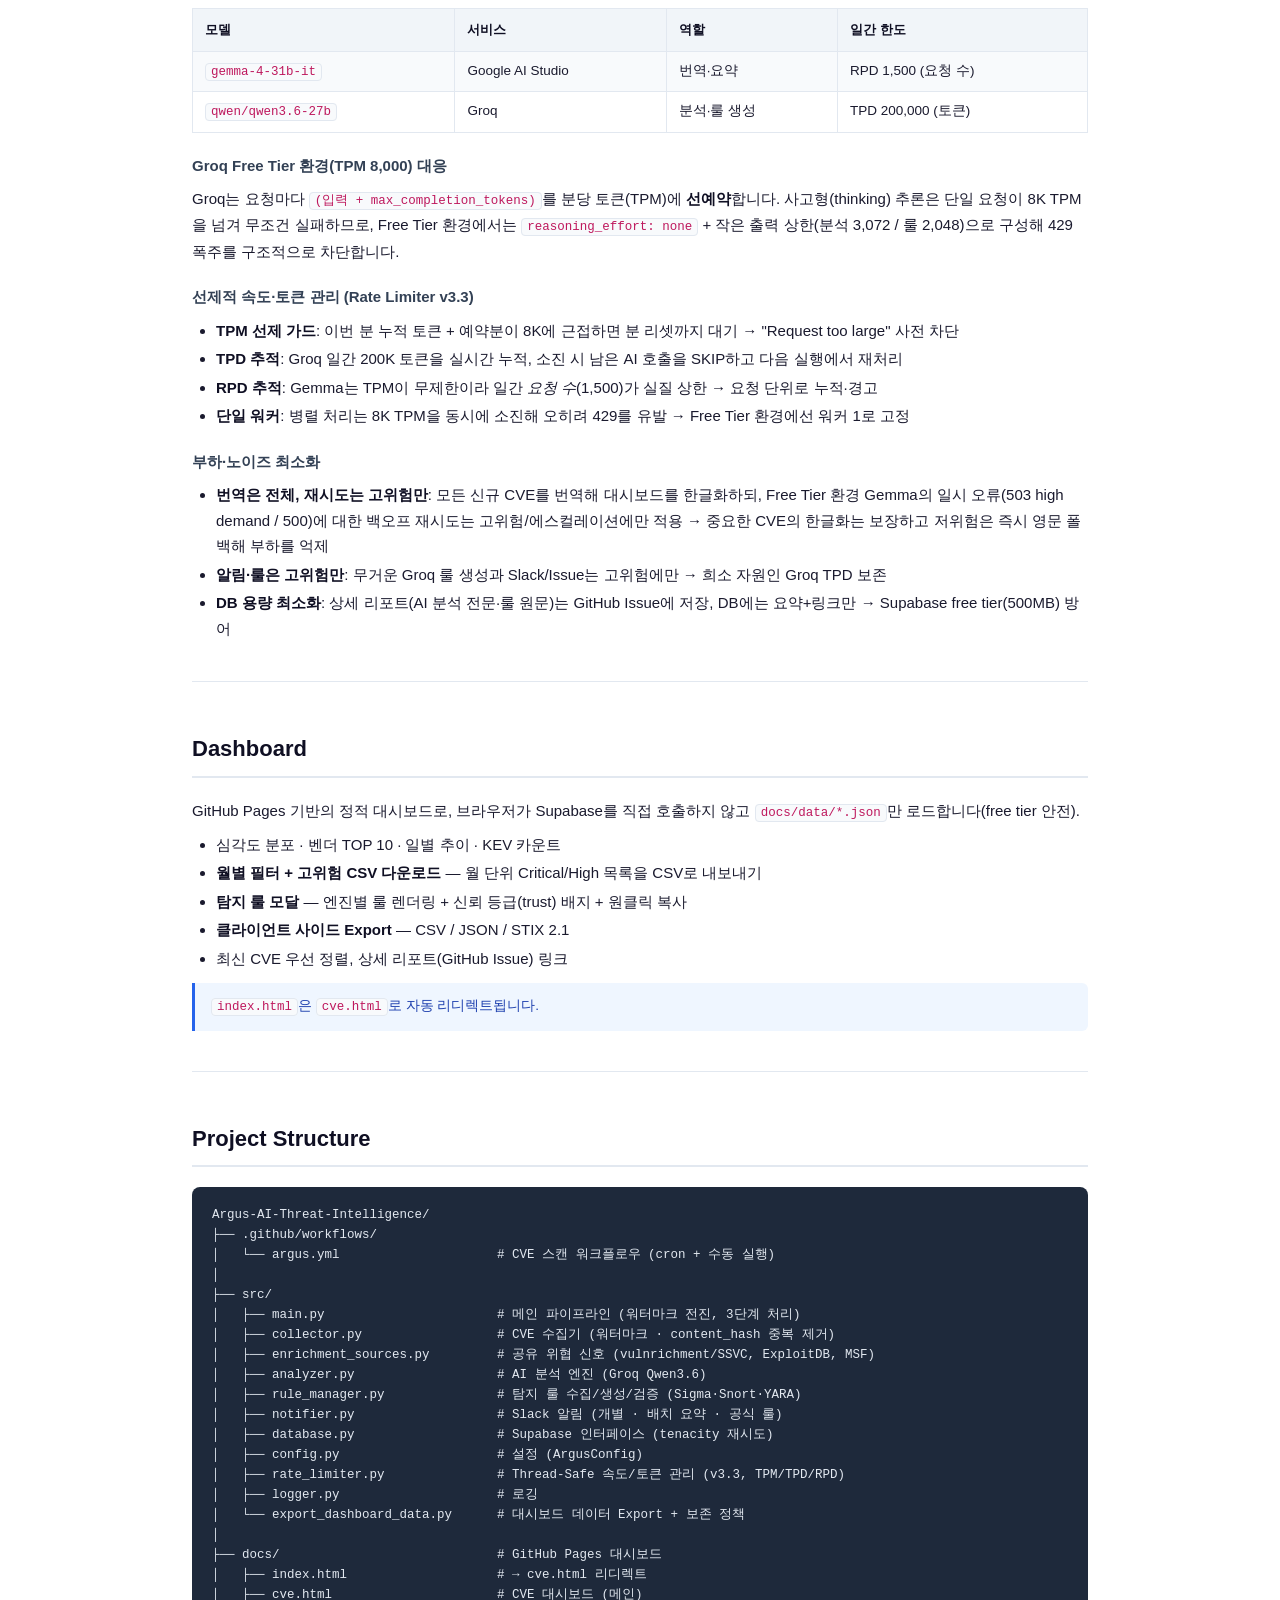
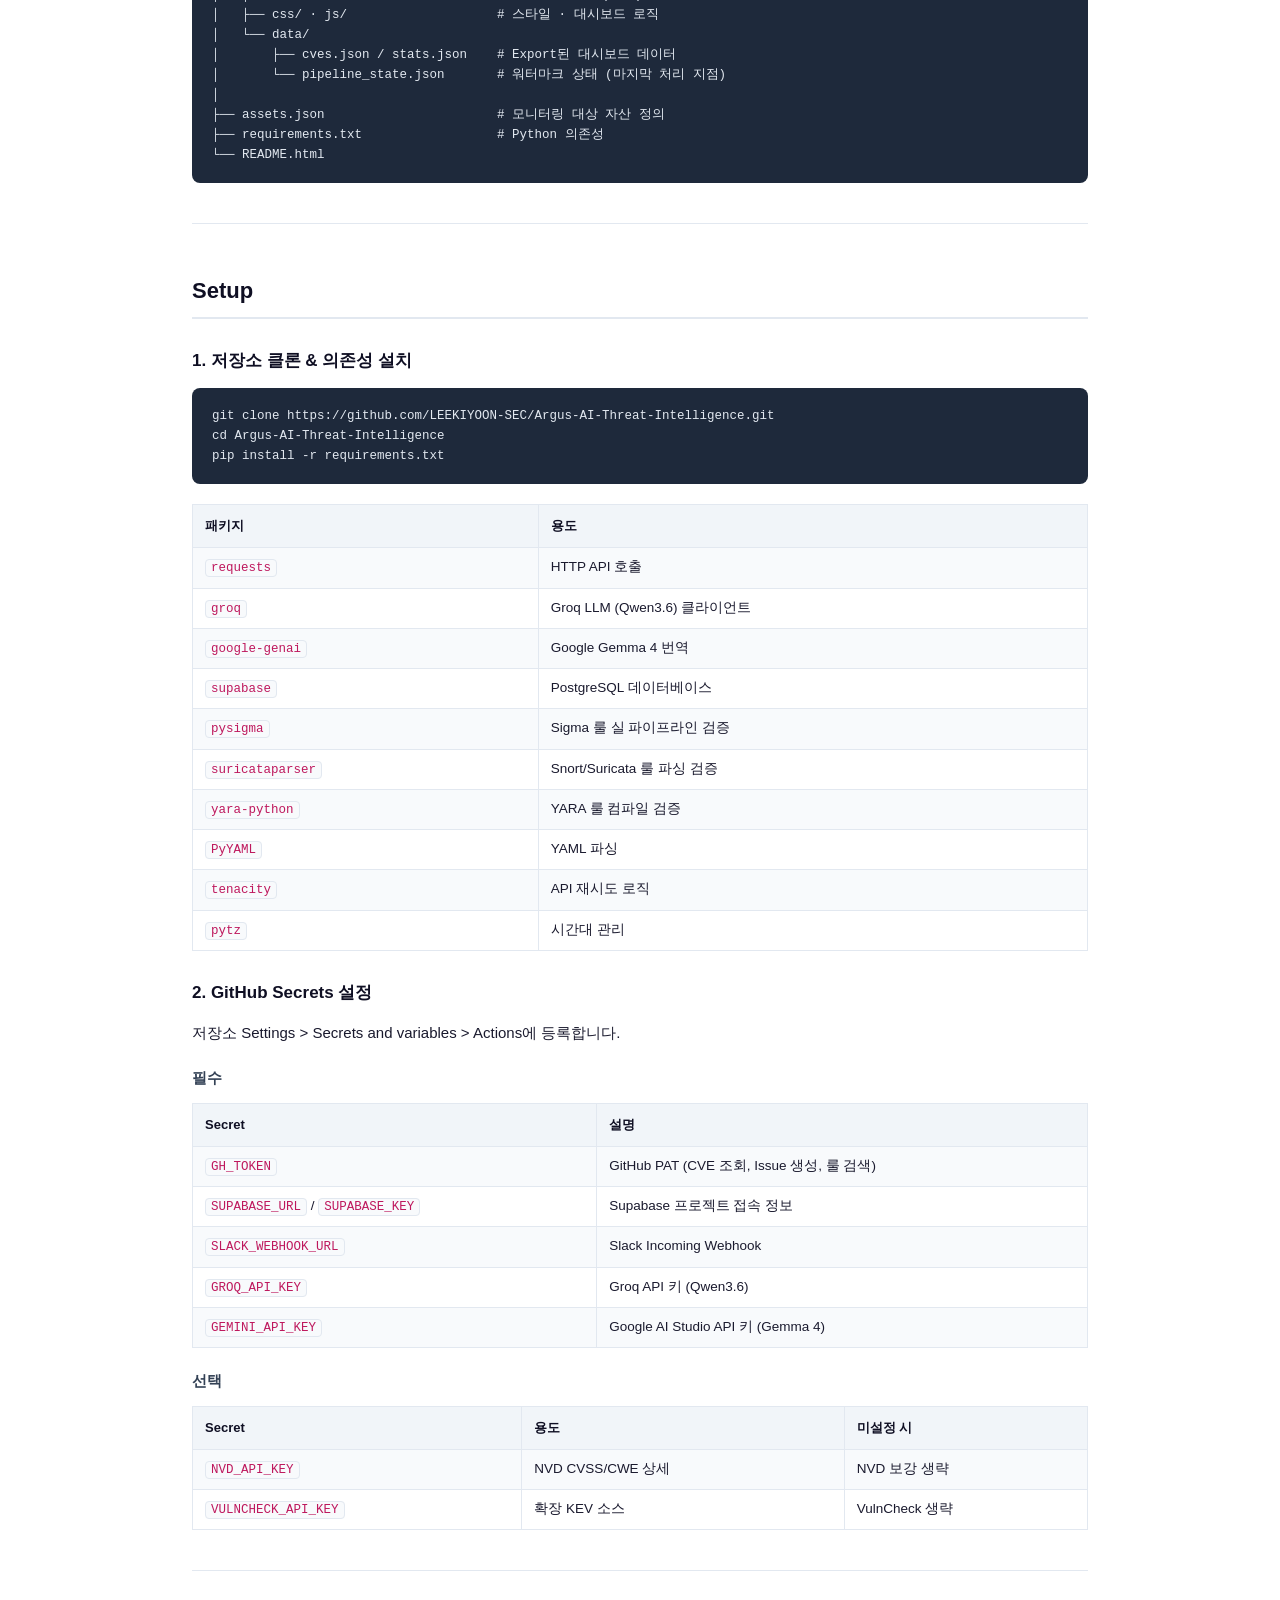
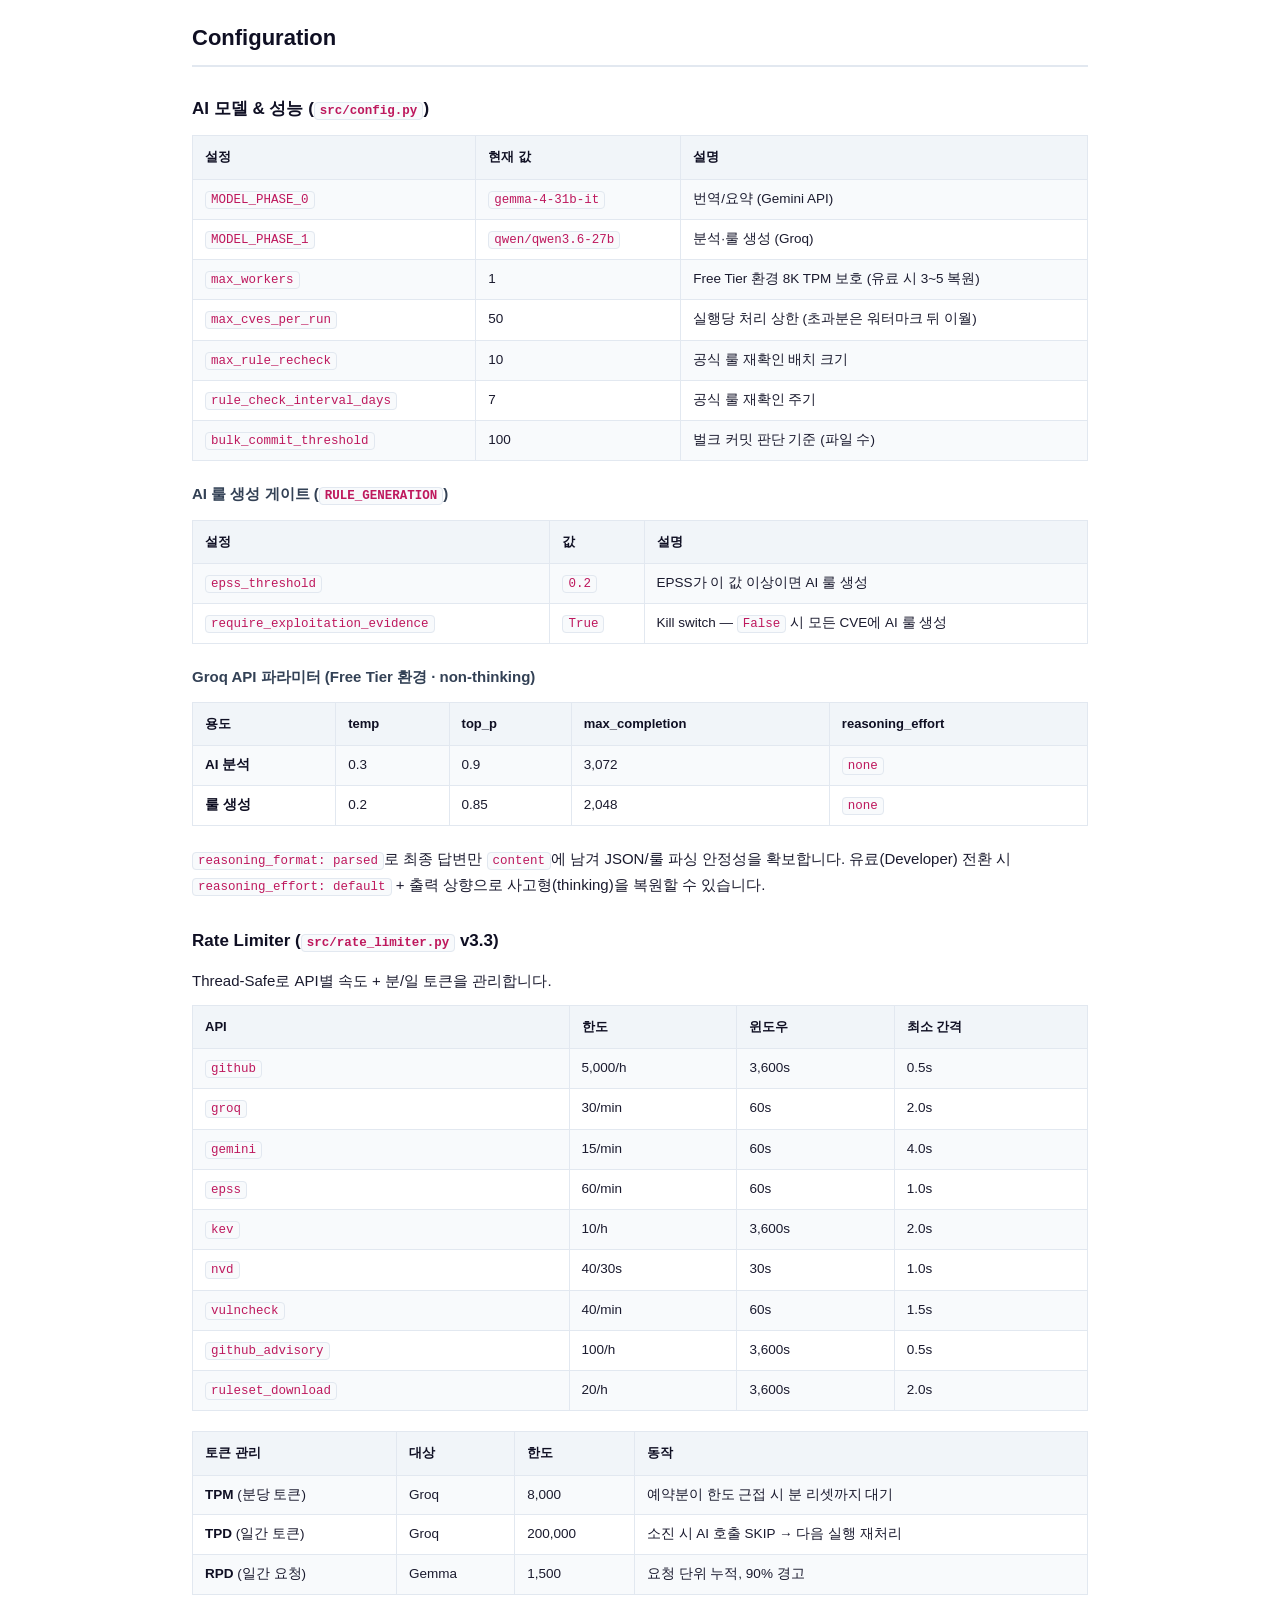
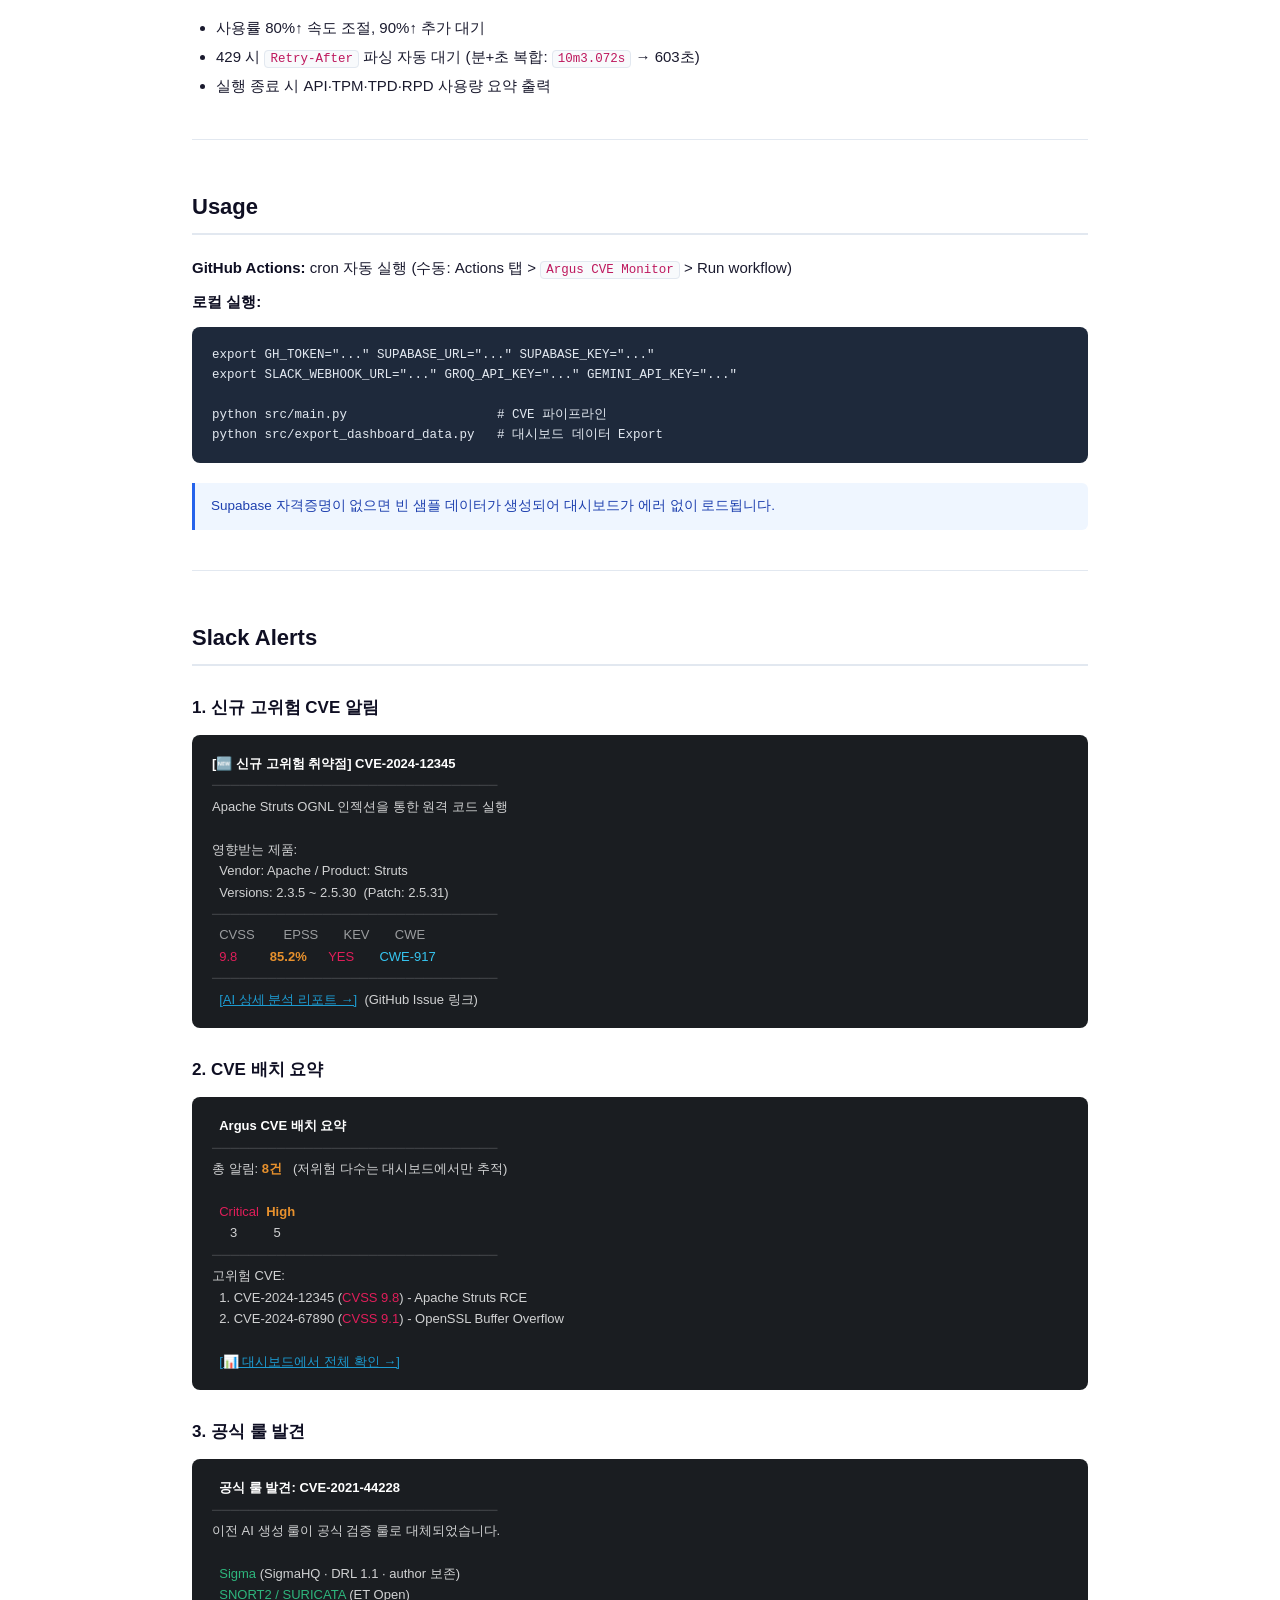
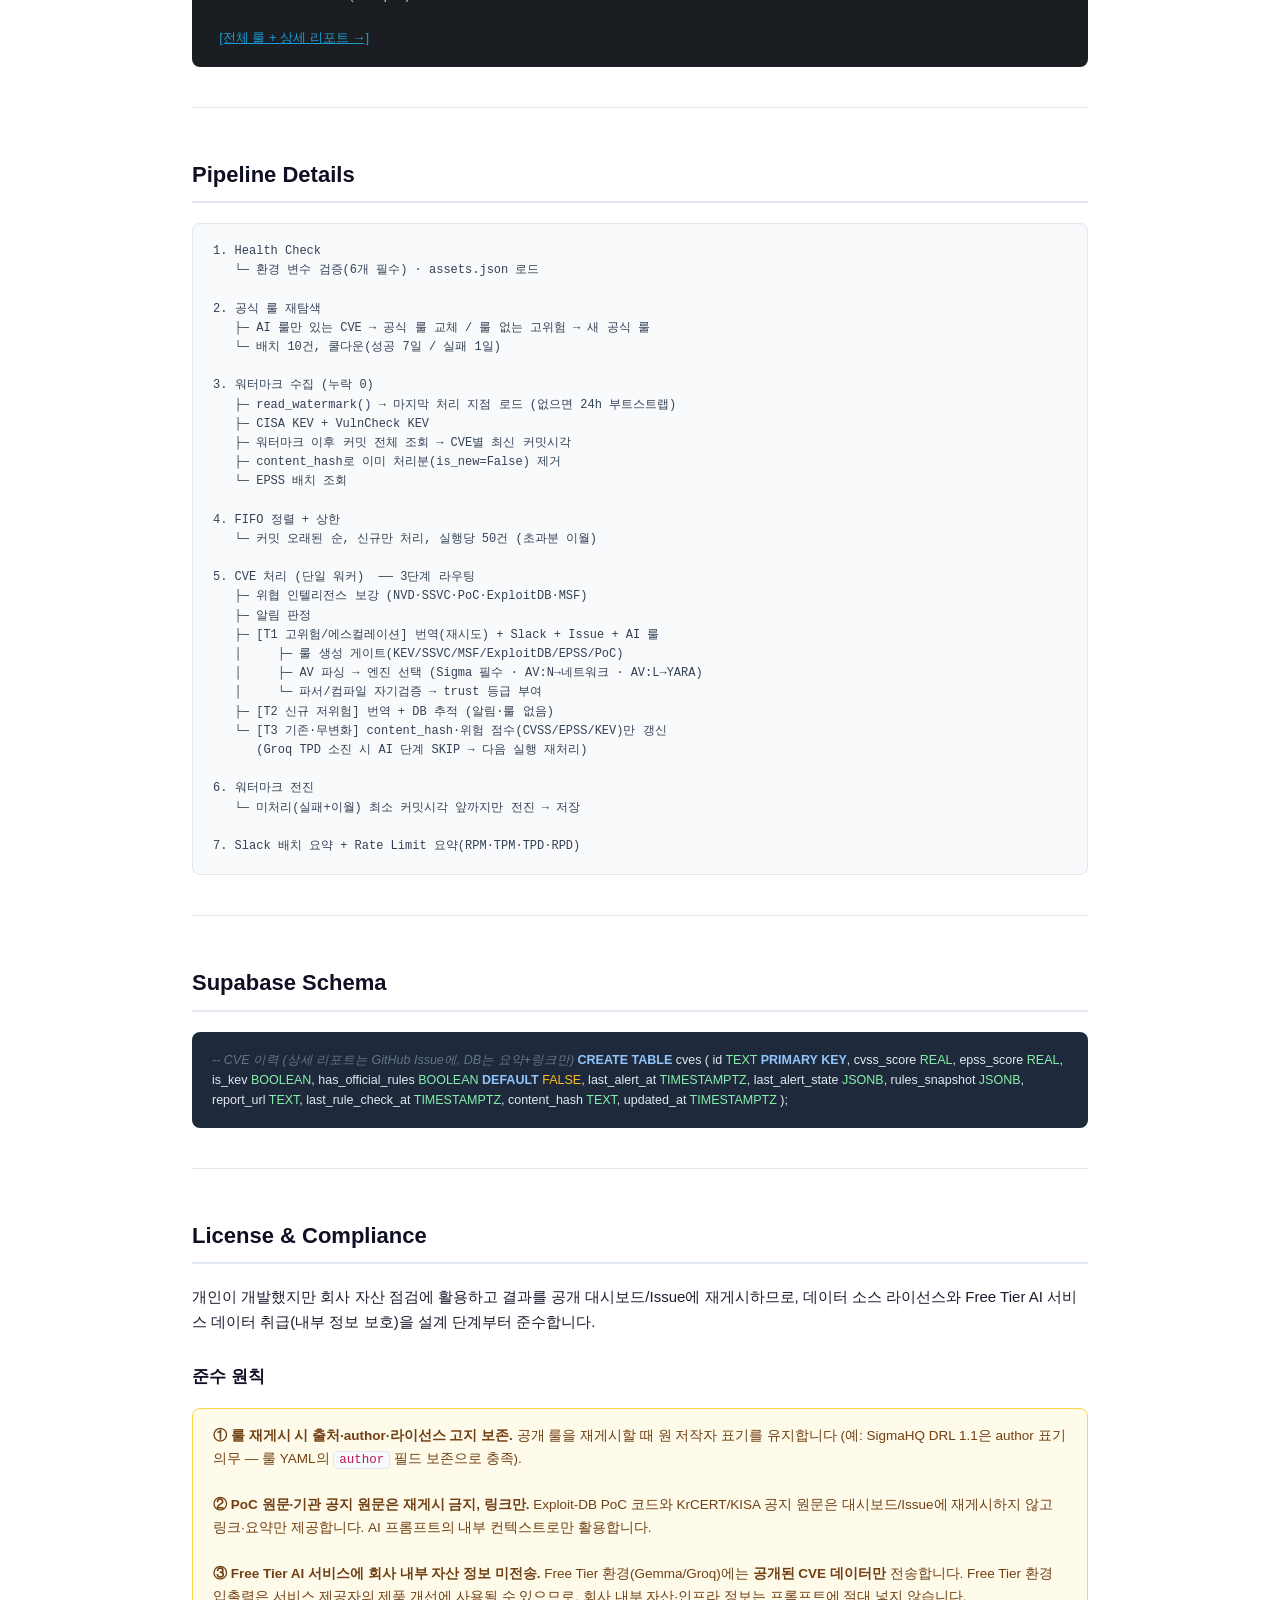
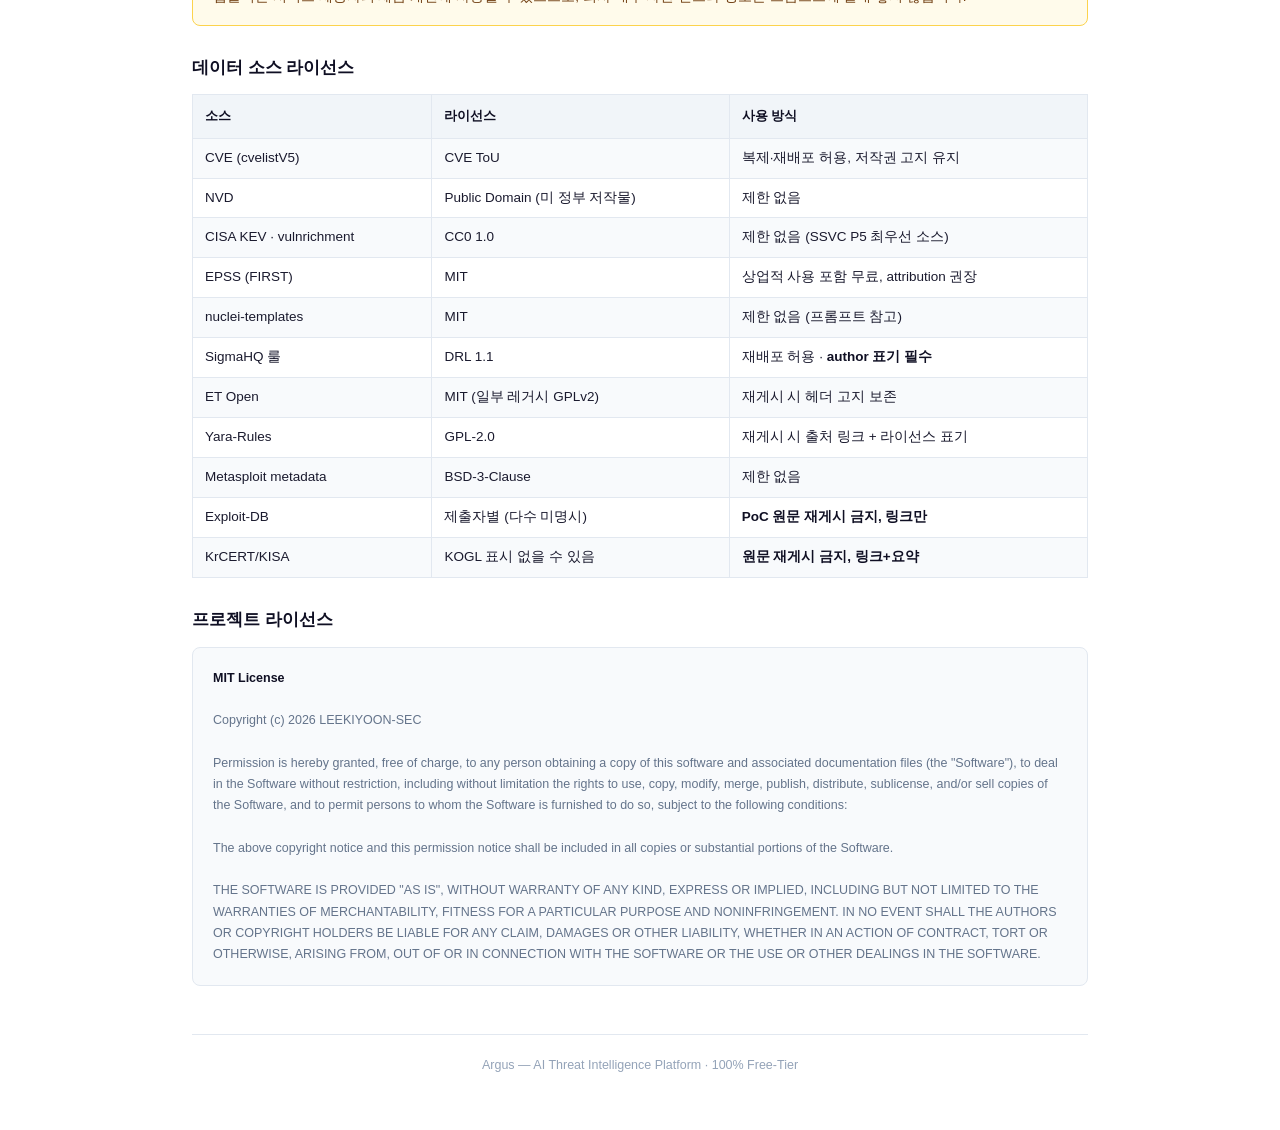
==== commit 2730ca06: "docs: README 문구를 사용자 편집본(PDF) 기준으로 통일 + 검수 수정 반영 사용자 편집본 표현 반영: - "무료 (티어)" → "Free Tier (환경)" 전 구간 " ====
--- a/README.html
+++ b/README.html
@@ -457,13 +457,13 @@
 <!-- Header -->
 <div class="header">
   <h1>Argus — AI Threat Intelligence Platform</h1>
-  <div class="subtitle">AI 바이브 코딩으로 만든, 소규모 보안팀을 위한 CVE 자동 대응 파이프라인</div>
+  <div class="subtitle">AI를 활용해 개발한, 소규모 보안팀을 위한 End-to-End CVE 대응 파이프라인</div>
   <div class="description">
-    보안 전담 인력이나 상용 위협 인텔리전스 솔루션이 없는 소규모 조직에서도, 신규 취약점(CVE)이 공개된 순간
-    <strong>수집 → AI 분석 → 탐지 룰 생성 → 담당자 알림</strong>까지 사람 개입 없이 자동으로 이어지도록 설계한 프로젝트입니다.
-    NVD·CISA KEV·EPSS·PoC 저장소·공개 룰셋 등 흩어진 소스를 하나의 파이프라인으로 묶어, 담당자가 여러 사이트를 일일이
-    확인하지 않고도 <strong>대시보드 한 곳에서 위험도를 판단하고 즉시 초기 대응</strong>할 수 있게 합니다.
-    전 구간을 무료 서비스(free tier)로만 구성해 <strong>운영 비용 0원</strong>으로 유지하며, AI 주도 개발로 구축 시간과 대응 시간을 함께 줄였습니다.
+    보안 전담 인력이나 상용 Threat Intelligence 솔루션이 없는 소규모 조직에서도, 신규 취약점(CVE) 공개부터
+    <strong>수집 → AI 분석 → 탐지 룰 생성 → 담당자 알림</strong>까지 하나의 파이프라인으로 자동 처리하도록 설계한 프로젝트입니다.
+    NVD, CISA KEV, EPSS, PoC 저장소, 공개 룰셋 등 분산된 데이터를 통합하여 담당자가 여러 사이트를 직접 확인하지 않아도
+    <strong>대시보드 한 곳에서 위험도를 판단하고 초기 대응</strong>할 수 있게 합니다.
+    전체 파이프라인은 Free Tier 환경에서 운영되도록 설계했으며, AI를 활용해 구축과 운영에 필요한 시간을 줄였습니다.
   </div>
   <div class="badges">
     <span class="badge badge-blue">Python</span>
@@ -487,7 +487,7 @@
   </div>
   <div class="highlight">
     <div class="h-num">$0</div>
-    <div class="h-label">전 구간 무료 티어 운영</div>
+    <div class="h-label">전 구간 Free Tier 환경 운영</div>
   </div>
   <div class="highlight">
     <div class="h-num">6종</div>
@@ -525,22 +525,22 @@
 
 <p>Argus는 CVE 취약점을 수집·분석하고 탐지 룰을 자동 생성하는 <strong>CVE 전용 위협 인텔리전스 파이프라인</strong>입니다.
 GitHub Actions 스케줄러로 주기 실행되며, 결과는 Slack과 GitHub Issue로 알림되고 GitHub Pages 대시보드에 누적됩니다.
-개인이 AI 바이브 코딩으로 개발했지만 실제 회사 자산 점검에 활용하는 것을 전제로, <strong>데이터 소스 라이선스와 무료 AI 데이터 취급(내부 정보 보호)</strong>까지 설계에 반영했습니다.</p>
+실제 운영 환경에서의 활용을 고려해 <strong>데이터 소스 라이선스와 Free Tier AI 서비스 데이터 취급(내부 정보 보호)</strong>까지 설계 단계부터 반영했습니다.</p>
 
 <h3>왜 만들었나</h3>
 <p>소규모 조직의 보안 담당자는 대개 겸직이고, 상용 TI(Threat Intelligence) 구독이나 SOC 인력이 없습니다.
-그 결과 취약점 공개와 초기 대응 사이의 공백이 위험 구간이 됩니다. Argus는 이 공백을 <strong>"공개 → 자동 분석 → 룰 → 알림"</strong>으로 메워,
+그 결과 취약점 공개부터 초기 대응까지의 공백이 가장 큰 위험 요소가 됩니다. Argus는 이 공백을 <strong>"공개 → 자동 분석 → 룰 → 알림"</strong>으로 메워,
 전담 인력 없이도 하루 안에 위험도를 파악하고 탐지 룰을 확보하도록 돕는 것을 목표로 합니다.</p>
 
 <h3>핵심 가치</h3>
 <ul>
-  <li><strong>누락 0 설계</strong>: "마지막 처리 지점(워터마크)" 이후 전체를 조회하는 방식으로, 스케줄이 수 시간~수일 밀려도 그 사이 CVE를 빠뜨리지 않음</li>
-  <li><strong>완전 자동화</strong>: CVE 공개 → AI 분석 → 탐지 룰 → 담당자 알림까지 사람 개입 없이 동작</li>
-  <li><strong>AI 위협 분석</strong>: LLM 기반 근본 원인 분석, MITRE ATT&amp;CK 공격 시나리오, 영향도 평가, 대응 권고 자동 생성</li>
+  <li><strong>워터마크 기반 무누락 수집</strong>: "마지막 처리 지점(워터마크)" 이후 전체를 조회하는 방식으로, 스케줄이 수 시간~수일 밀려도 그 사이 CVE를 빠뜨리지 않음</li>
+  <li><strong>End-to-End 자동화</strong>: CVE 공개 → AI 분석 → 탐지 룰 → 담당자 알림까지 사람 개입 없이 동작</li>
+  <li><strong>AI 기반 위협 분석</strong>: LLM 기반 근본 원인 분석, MITRE ATT&amp;CK 공격 시나리오, 영향도 평가, 대응 권고 자동 생성</li>
   <li><strong>다중 엔진 탐지 룰</strong>: Sigma(필수) · Snort/Suricata(네트워크) · YARA(로컬)를 CVSS 공격 벡터에 맞춰 자동 선택 → 보안 장비에 바로 적용</li>
-  <li><strong>익스플로잇 근거 게이트</strong>: KEV·SSVC Active·PoC·EPSS 등 실제 악용 근거가 있는 CVE에만 AI 룰을 생성해 무료 토큰 절약</li>
-  <li><strong>무료 티어 완주 설계</strong>: Gemma/Groq 이중 서비스 · 단일 워커 · 분/일 토큰(TPM/TPD/RPD) 선제 관리로 429 없이 안정 실행</li>
-  <li><strong>라이선스 준수</strong>: 공개 룰 재게시 시 출처·author 보존, PoC 원문 미게시(링크만), 무료 AI에 내부 자산 정보 미전송</li>
+  <li><strong>익스플로잇 근거 게이트</strong>: KEV·SSVC Active·PoC·EPSS 등 실제 악용 근거가 있는 CVE에만 AI 룰을 생성해 토큰 절약</li>
+  <li><strong>Free Tier 최적화</strong>: Gemma/Groq 이중 서비스 · 단일 워커 · 분/일 토큰(TPM/TPD/RPD) 선제 관리로 429 없이 안정 실행</li>
+  <li><strong>라이선스 준수</strong>: 공개 룰 재게시 시 출처·author 보존, PoC 원문 미게시(링크만), Free Tier AI 서비스에 내부 자산 정보 미전송</li>
 </ul>
 
 <hr>
@@ -620,7 +620,7 @@
 <!-- Reliability -->
 <h2 id="reliability">Zero-Omission 수집 (워터마크)</h2>
 
-<p>보안 모니터링에서 가장 치명적인 결함은 <strong>취약점 누락</strong>입니다. GitHub Actions 무료 cron은 정시 실행을 보장하지 않아
+<p>보안 모니터링에서 가장 치명적인 결함은 <strong>취약점 누락</strong>입니다. GitHub Actions cron은 정시 실행을 보장하지 않아
 평균 수 시간, 때로는 하루 이상 지연됩니다. "최근 N시간" 같은 고정 시간창 방식은 실행 간격이 창보다 길어지는 순간
 그 사이에 공개된 CVE를 <strong>영구히 놓칩니다</strong>.</p>
 
@@ -634,11 +634,13 @@
   <tr><td><strong>미처리분 보존</strong></td><td>실패·상한 초과로 이월된 CVE의 최소 커밋 시각 <em>앞</em>까지만 워터마크 전진 → 다음 실행에서 재수집</td></tr>
   <tr><td><strong>중복 제거</strong></td><td><code>content_hash</code> 비교로 이미 처리한 CVE는 재처리 안 함 (알림 중복 없음)</td></tr>
   <tr><td><strong>경계 겹침</strong></td><td>워터마크에서 5분 겹쳐 조회해 경계 커밋 누락 방지 (중복은 해시가 흡수)</td></tr>
+  <tr><td><strong>벌크 커밋 대응</strong></td><td>커밋당 변경 파일 목록을 페이지네이션으로 전부 조회 → 수백~수천 파일 일괄 커밋에서도 CVE 누락 없음</td></tr>
+  <tr><td><strong>캐치업 상한</strong></td><td>초장기 공백(수일+)은 실행당 12시간 창으로 나눠 따라잡음 → 조회량 폭증으로 인한 타임아웃 반복 방지</td></tr>
   <tr><td><strong>타임아웃 안전</strong></td><td>워터마크는 실행 <em>끝</em>에 저장 → 30분 타임아웃으로 강제 종료돼도 다음 실행이 그대로 재수집</td></tr>
 </table>
 
 <div class="callout reliab">
-  <strong>결과:</strong> 실행 주기가 1시간이든 3일이든, 처리에 실패하든 타임아웃으로 죽든 — 공개된 CVE는 언젠가 반드시 처리됩니다. 스케줄 신뢰성에 무관한 <strong>누락 0</strong> 보장.
+  <strong>결과:</strong> 실행 주기가 1시간이든 3일이든, 처리에 실패하든 타임아웃으로 죽든 — 공개된 CVE는 언젠가 반드시 처리됩니다. 스케줄 신뢰성에 무관한 <strong>누락 없는 수집</strong> 보장.
 </div>
 
 <hr>
@@ -696,7 +698,7 @@
 </table>
 
 <h4>AI 룰 생성 게이트 (Exploitation Evidence Gate)</h4>
-<p>모든 고위험 CVE에 AI 룰을 생성하면 무료 토큰(TPD)이 빠르게 소진됩니다. <strong>실제 악용 근거가 있는 CVE에만</strong> AI 룰을 생성하고, 나머지는 공개 룰 검색만 수행합니다.</p>
+<p>모든 고위험 CVE에 AI 룰을 생성하면 토큰(TPD)이 빠르게 소진됩니다. <strong>실제 악용 근거가 있는 CVE에만</strong> AI 룰을 생성하고, 나머지는 공개 룰 검색만 수행합니다.</p>
 <table>
   <tr><th>근거</th><th>판단</th><th>설명</th></tr>
   <tr><td><strong>KEV 등재</strong></td><td>AI 룰 생성</td><td>CISA / VulnCheck KEV — 실제 악용 확인</td></tr>
@@ -733,31 +735,31 @@
 <!-- Free-Tier Engineering -->
 <h2 id="free-tier">Free-Tier Engineering</h2>
 
-<p>"100% 무료 운영"은 단순한 비용 절감이 아니라 이 프로젝트의 설계 제약입니다. 무료 티어의 촘촘한 한도 안에서 파이프라인이
+<p>"Free Tier 기반 운영"은 단순한 비용 절감이 아니라 이 프로젝트의 설계 제약입니다. Free Tier 환경의 촘촘한 한도 안에서 파이프라인이
 <strong>중단 없이 완주</strong>하도록 여러 전략을 조합했습니다.</p>
 
 <h4>이중 AI 서비스로 사용량 분산</h4>
-<p>번역은 Google Gemma 4, 심층 분석·룰 생성은 Groq Qwen3.6로 분리합니다. 한쪽으로 몰면 일간 토큰이 더 빨리 소진되므로, 서로 다른 무료 티어를 병행해 처리량을 늘립니다.</p>
+<p>번역은 Google Gemma 4, 심층 분석·룰 생성은 Groq Qwen3.6로 분리합니다. 한쪽으로 몰면 일간 토큰이 더 빨리 소진되므로, 서로 다른 Free Tier 환경을 병행해 처리량을 늘립니다.</p>
 <table>
   <tr><th>모델</th><th>서비스</th><th>역할</th><th>일간 한도</th></tr>
   <tr><td><code>gemma-4-31b-it</code></td><td>Google AI Studio</td><td>번역·요약</td><td>RPD 1,500 (요청 수)</td></tr>
   <tr><td><code>qwen/qwen3.6-27b</code></td><td>Groq</td><td>분석·룰 생성</td><td>TPD 200,000 (토큰)</td></tr>
 </table>
 
-<h4>Groq 무료 티어(TPM 8,000) 대응</h4>
-<p>Groq는 요청마다 <code>(입력 + max_completion_tokens)</code>를 분당 토큰(TPM)에 <strong>선예약</strong>합니다. 사고형(thinking) 추론은 단일 요청이 8K TPM을 넘겨 무조건 실패하므로, 무료 티어에서는 <code>reasoning_effort: none</code> + 작은 출력 상한(분석 3,072 / 룰 2,048)으로 구성해 429 폭주를 구조적으로 차단합니다.</p>
+<h4>Groq Free Tier 환경(TPM 8,000) 대응</h4>
+<p>Groq는 요청마다 <code>(입력 + max_completion_tokens)</code>를 분당 토큰(TPM)에 <strong>선예약</strong>합니다. 사고형(thinking) 추론은 단일 요청이 8K TPM을 넘겨 무조건 실패하므로, Free Tier 환경에서는 <code>reasoning_effort: none</code> + 작은 출력 상한(분석 3,072 / 룰 2,048)으로 구성해 429 폭주를 구조적으로 차단합니다.</p>
 
 <h4>선제적 속도·토큰 관리 (Rate Limiter v3.3)</h4>
 <ul>
   <li><strong>TPM 선제 가드</strong>: 이번 분 누적 토큰 + 예약분이 8K에 근접하면 분 리셋까지 대기 → "Request too large" 사전 차단</li>
   <li><strong>TPD 추적</strong>: Groq 일간 200K 토큰을 실시간 누적, 소진 시 남은 AI 호출을 SKIP하고 다음 실행에서 재처리</li>
   <li><strong>RPD 추적</strong>: Gemma는 TPM이 무제한이라 일간 <em>요청 수</em>(1,500)가 실질 상한 → 요청 단위로 누적·경고</li>
-  <li><strong>단일 워커</strong>: 병렬 처리는 8K TPM을 동시에 소진해 오히려 429를 유발 → 무료 티어에선 워커 1로 고정</li>
+  <li><strong>단일 워커</strong>: 병렬 처리는 8K TPM을 동시에 소진해 오히려 429를 유발 → Free Tier 환경에선 워커 1로 고정</li>
 </ul>
 
 <h4>부하·노이즈 최소화</h4>
 <ul>
-  <li><strong>번역은 전체, 재시도는 고위험만</strong>: 모든 신규 CVE를 번역해 대시보드를 한글화하되, 무료 Gemma의 일시 오류(503 high demand / 500)에 대한 백오프 재시도는 고위험/에스컬레이션에만 적용 → 중요한 CVE의 한글화는 보장하고 저위험은 즉시 영문 폴백해 부하를 억제</li>
+  <li><strong>번역은 전체, 재시도는 고위험만</strong>: 모든 신규 CVE를 번역해 대시보드를 한글화하되, Free Tier 환경 Gemma의 일시 오류(503 high demand / 500)에 대한 백오프 재시도는 고위험/에스컬레이션에만 적용 → 중요한 CVE의 한글화는 보장하고 저위험은 즉시 영문 폴백해 부하를 억제</li>
   <li><strong>알림·룰은 고위험만</strong>: 무거운 Groq 룰 생성과 Slack/Issue는 고위험에만 → 희소 자원인 Groq TPD 보존</li>
   <li><strong>DB 용량 최소화</strong>: 상세 리포트(AI 분석 전문·룰 원문)는 GitHub Issue에 저장, DB에는 요약+링크만 → Supabase free tier(500MB) 방어</li>
 </ul>
@@ -767,7 +769,7 @@
 <!-- Dashboard -->
 <h2 id="dashboard">Dashboard</h2>
 
-<p>GitHub Pages 기반 정적 대시보드로, 브라우저가 Supabase를 직접 호출하지 않고 <code>docs/data/*.json</code>만 로드합니다(free tier 안전).</p>
+<p>GitHub Pages 기반의 정적 대시보드로, 브라우저가 Supabase를 직접 호출하지 않고 <code>docs/data/*.json</code>만 로드합니다(free tier 안전).</p>
 <ul>
   <li>심각도 분포 · 벤더 TOP 10 · 일별 추이 · KEV 카운트</li>
   <li><strong>월별 필터 + 고위험 CSV 다운로드</strong> — 월 단위 Critical/High 목록을 CSV로 내보내기</li>
@@ -862,7 +864,7 @@
   <tr><th>설정</th><th>현재 값</th><th>설명</th></tr>
   <tr><td><code>MODEL_PHASE_0</code></td><td><code>gemma-4-31b-it</code></td><td>번역/요약 (Gemini API)</td></tr>
   <tr><td><code>MODEL_PHASE_1</code></td><td><code>qwen/qwen3.6-27b</code></td><td>분석·룰 생성 (Groq)</td></tr>
-  <tr><td><code>max_workers</code></td><td>1</td><td>무료 8K TPM 보호 (유료 시 3~5 복원)</td></tr>
+  <tr><td><code>max_workers</code></td><td>1</td><td>Free Tier 환경 8K TPM 보호 (유료 시 3~5 복원)</td></tr>
   <tr><td><code>max_cves_per_run</code></td><td>50</td><td>실행당 처리 상한 (초과분은 워터마크 뒤 이월)</td></tr>
   <tr><td><code>max_rule_recheck</code></td><td>10</td><td>공식 룰 재확인 배치 크기</td></tr>
   <tr><td><code>rule_check_interval_days</code></td><td>7</td><td>공식 룰 재확인 주기</td></tr>
@@ -876,7 +878,7 @@
   <tr><td><code>require_exploitation_evidence</code></td><td><code>True</code></td><td>Kill switch — <code>False</code> 시 모든 CVE에 AI 룰 생성</td></tr>
 </table>
 
-<h4>Groq API 파라미터 (무료 티어 · non-thinking)</h4>
+<h4>Groq API 파라미터 (Free Tier 환경 · non-thinking)</h4>
 <table>
   <tr><th>용도</th><th>temp</th><th>top_p</th><th>max_completion</th><th>reasoning_effort</th></tr>
   <tr><td><strong>AI 분석</strong></td><td>0.3</td><td>0.9</td><td>3,072</td><td><code>none</code></td></tr>
@@ -995,7 +997,7 @@
    │     ├─ AV 파싱 → 엔진 선택 (Sigma 필수 · AV:N→네트워크 · AV:L→YARA)
    │     └─ 파서/컴파일 자기검증 → trust 등급 부여
    ├─ [T2 신규 저위험] 번역 + DB 추적 (알림·룰 없음)
-   └─ [T3 기존·무변화] content_hash만 갱신
+   └─ [T3 기존·무변화] content_hash·위험 점수(CVSS/EPSS/KEV)만 갱신
       (Groq TPD 소진 시 AI 단계 SKIP → 다음 실행 재처리)
 
 6. 워터마크 전진
@@ -1028,9 +1030,8 @@
 <!-- License & Compliance -->
 <h2 id="license">License &amp; Compliance</h2>
 
-<p>개인이 개발했지만 회사 자산 점검에 활용하고 결과를 공개 대시보드/Issue에 재게시하므로, 데이터 소스별 라이선스와
-무료 AI 서비스에 대한 데이터 취급(내부 정보 유출 방지)을 설계 단계부터 준수합니다. Argus가 처리하는 데이터는
-모두 공개된 CVE 정보이며 개인정보(PII)는 다루지 않습니다.</p>
+<p>개인이 개발했지만 회사 자산 점검에 활용하고 결과를 공개 대시보드/Issue에 재게시하므로, 데이터 소스 라이선스와
+Free Tier AI 서비스 데이터 취급(내부 정보 보호)을 설계 단계부터 준수합니다.</p>
 
 <h3>준수 원칙</h3>
 <div class="callout">
@@ -1038,8 +1039,8 @@
   (예: SigmaHQ DRL 1.1은 author 표기 의무 — 룰 YAML의 <code>author</code> 필드 보존으로 충족).<br><br>
   <strong>② PoC 원문·기관 공지 원문은 재게시 금지, 링크만.</strong> Exploit-DB PoC 코드와 KrCERT/KISA 공지 원문은
   대시보드/Issue에 재게시하지 않고 링크·요약만 제공합니다. AI 프롬프트의 내부 컨텍스트로만 활용합니다.<br><br>
-  <strong>③ 무료 AI에 회사 내부 자산 정보 미전송.</strong> 무료 티어(Gemma/Groq)에는 <strong>공개된 CVE 데이터만</strong> 전송합니다.
-  무료 티어 입출력은 서비스 제공자의 제품 개선에 사용될 수 있으므로, 회사 내부 자산·인프라 정보는 프롬프트에 절대 넣지 않습니다.
+  <strong>③ Free Tier AI 서비스에 회사 내부 자산 정보 미전송.</strong> Free Tier 환경(Gemma/Groq)에는 <strong>공개된 CVE 데이터만</strong> 전송합니다.
+  Free Tier 환경 입출력은 서비스 제공자의 제품 개선에 사용될 수 있으므로, 회사 내부 자산·인프라 정보는 프롬프트에 절대 넣지 않습니다.
 </div>
 
 <h3>데이터 소스 라이선스</h3>
@@ -1080,7 +1081,7 @@
 </div>
 
 <div class="footer">
-  Argus — AI Threat Intelligence Platform · Built with AI Vibe Coding · 100% Free-Tier
+  Argus — AI Threat Intelligence Platform · 100% Free-Tier
 </div>
 
 </body>
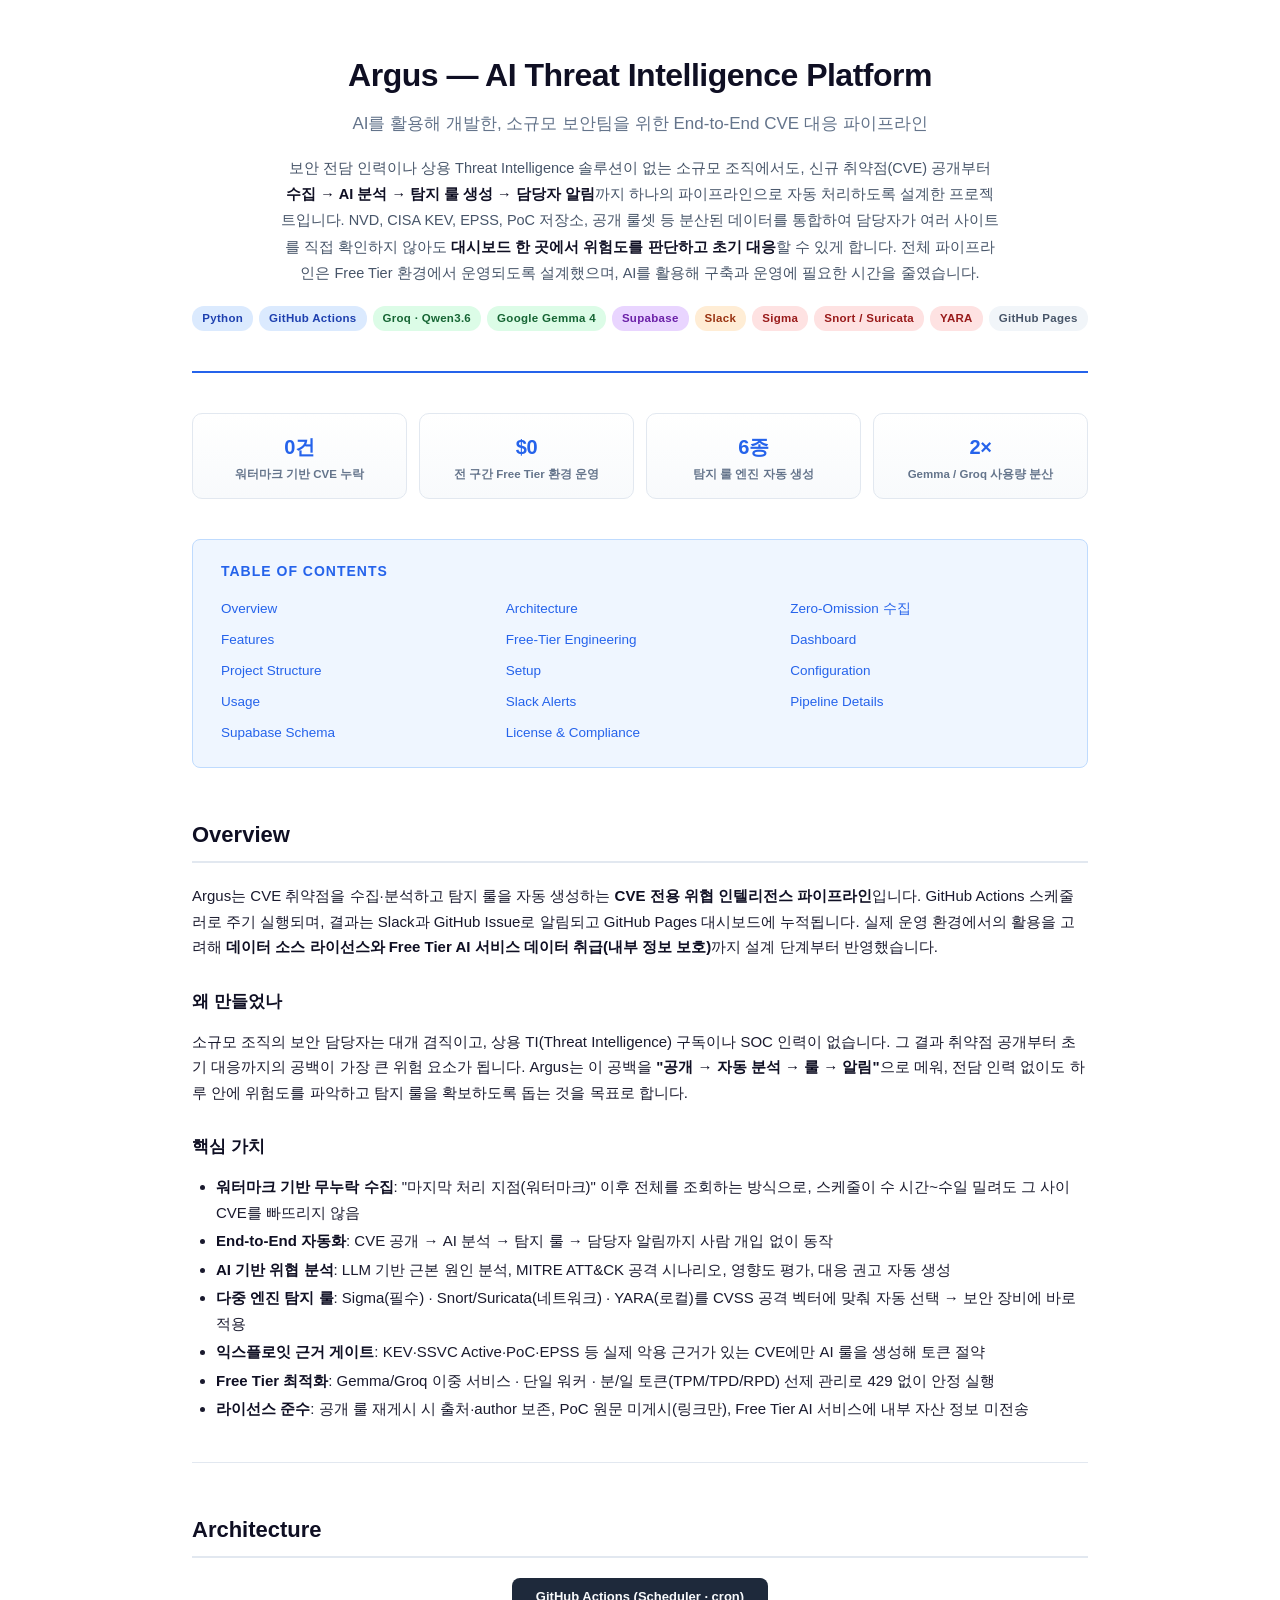
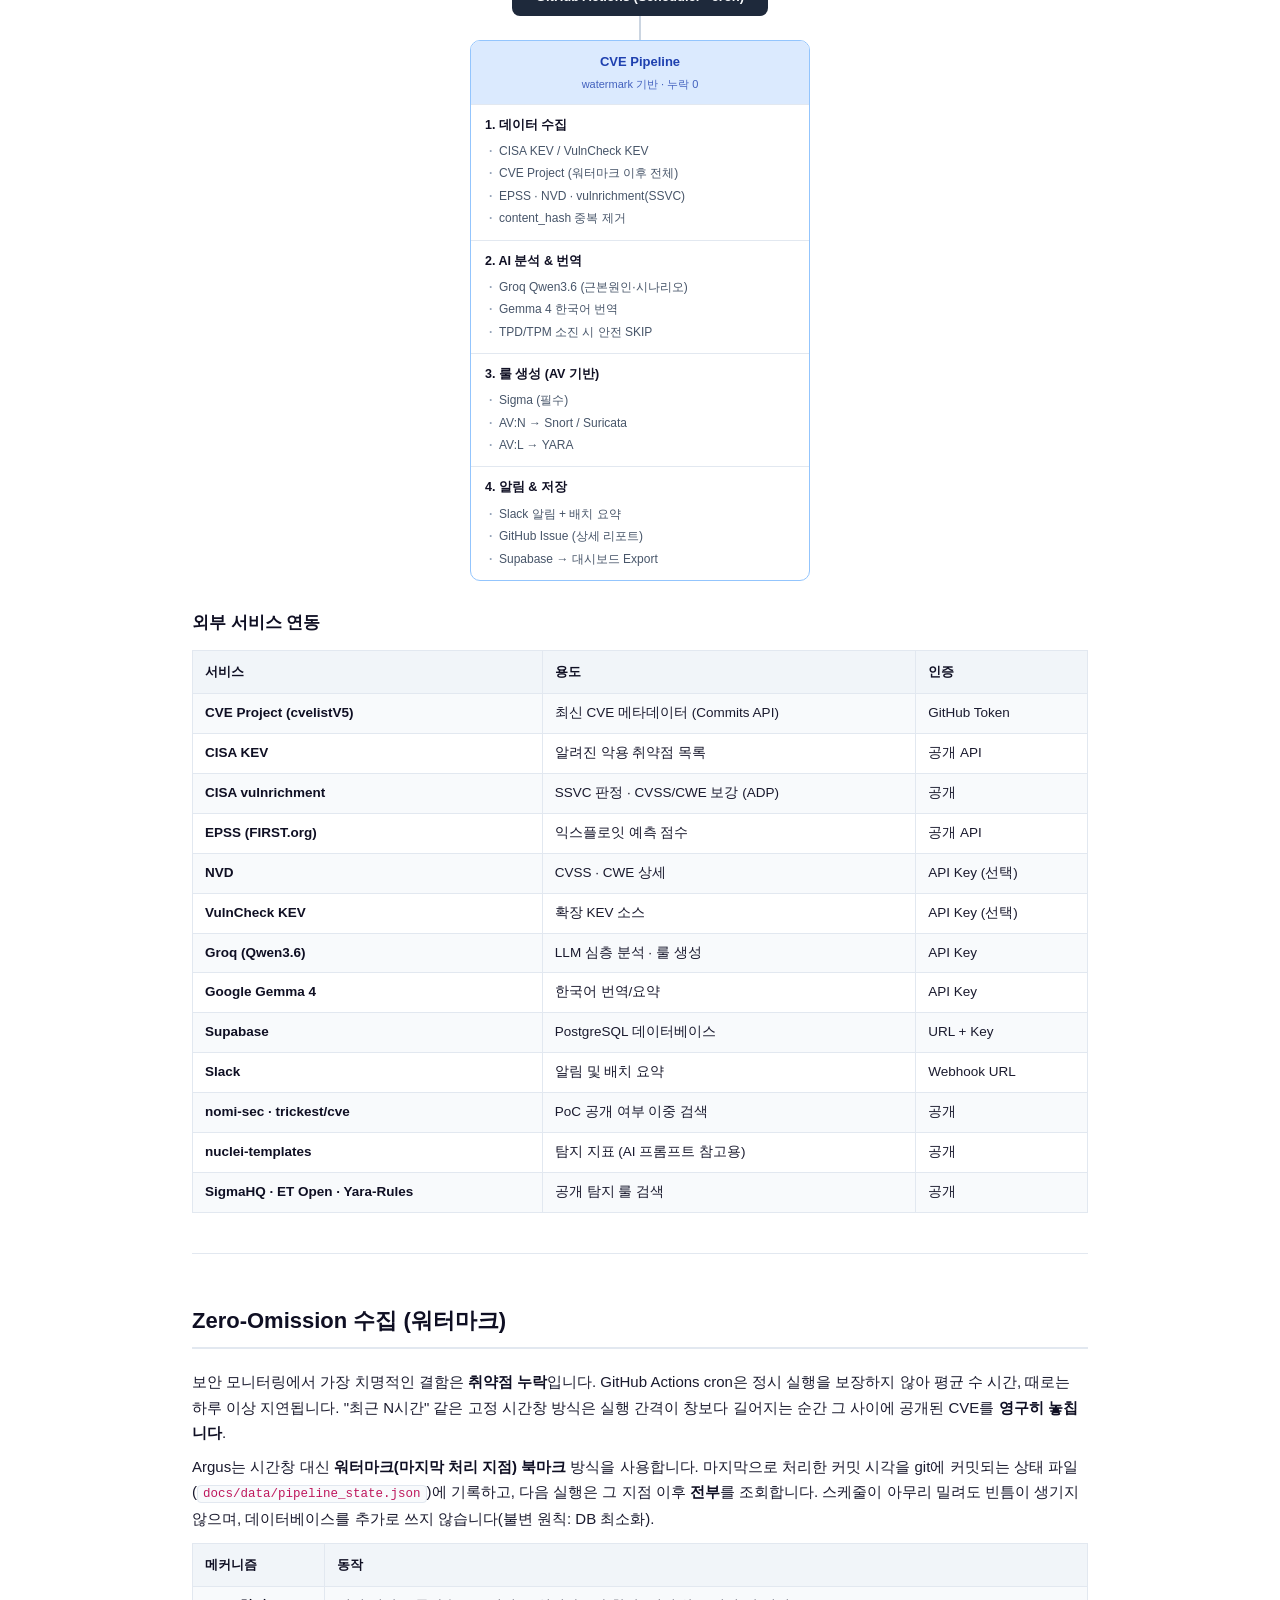
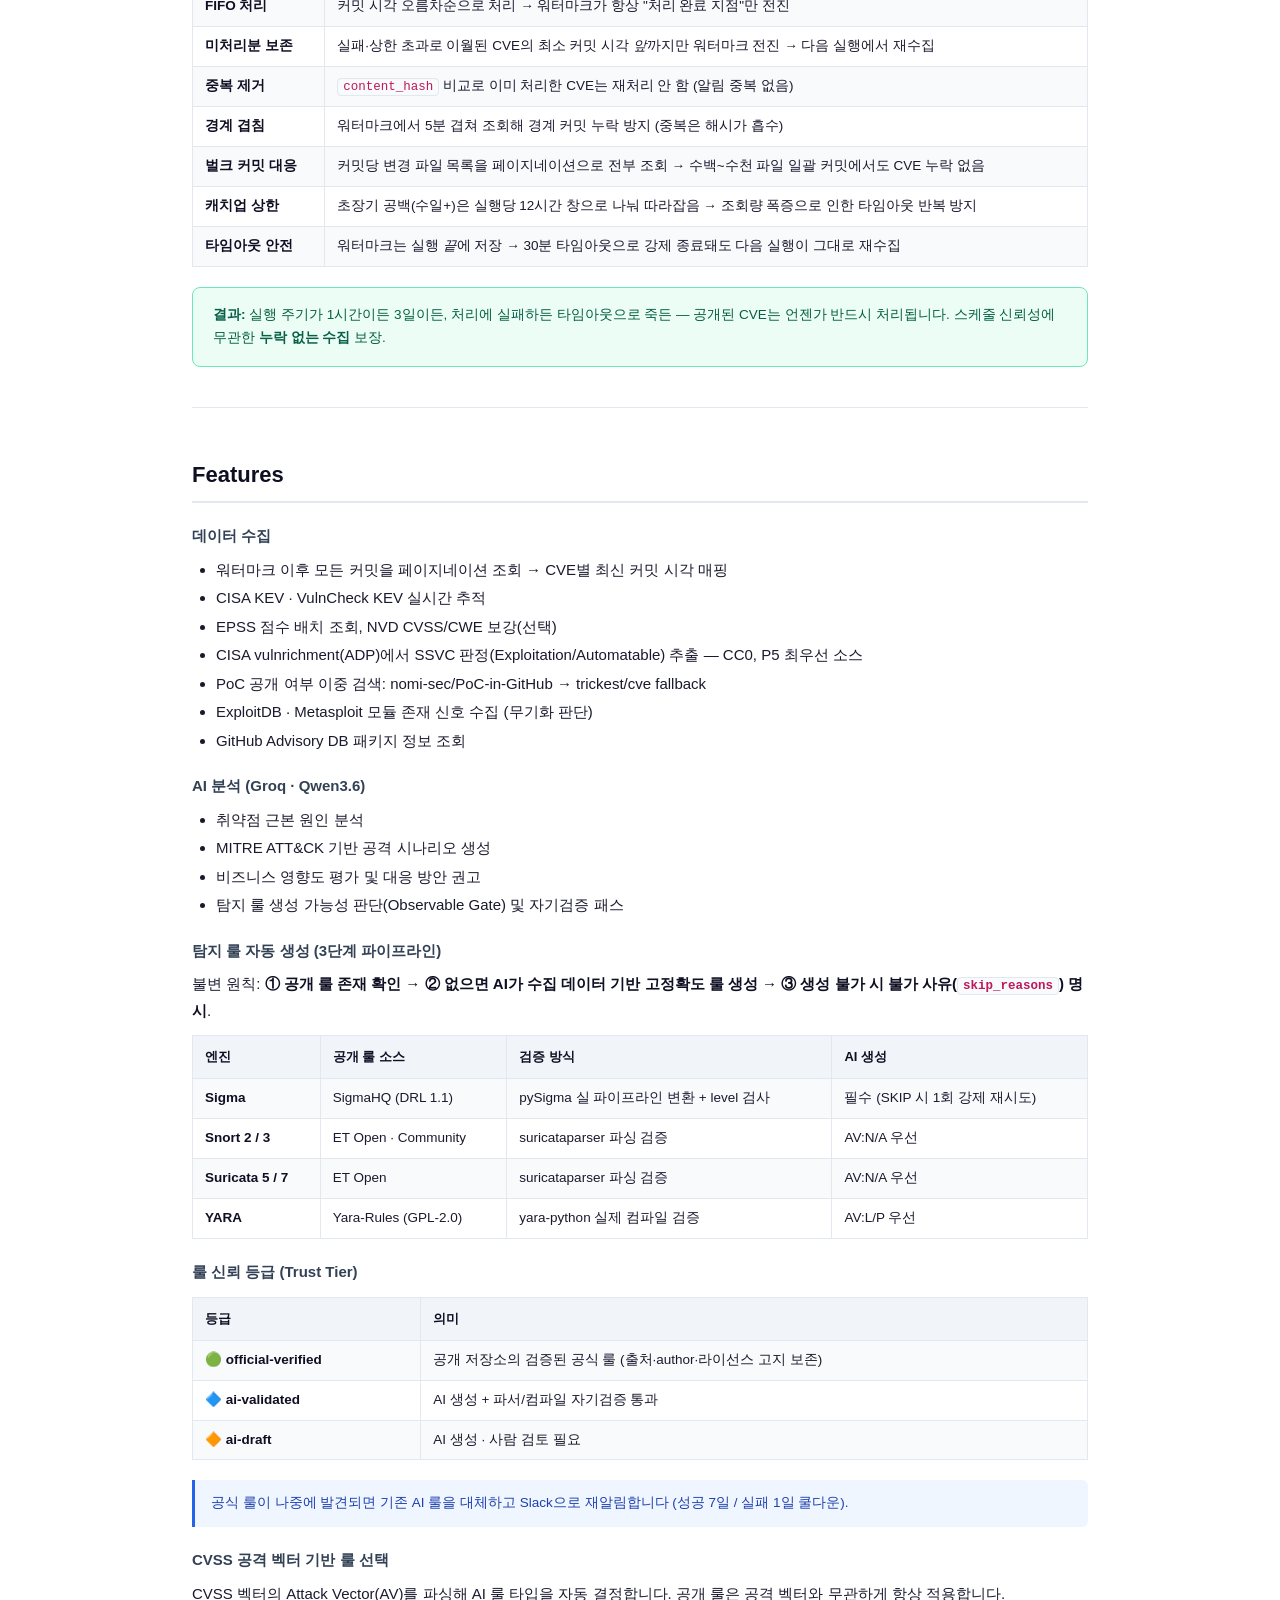
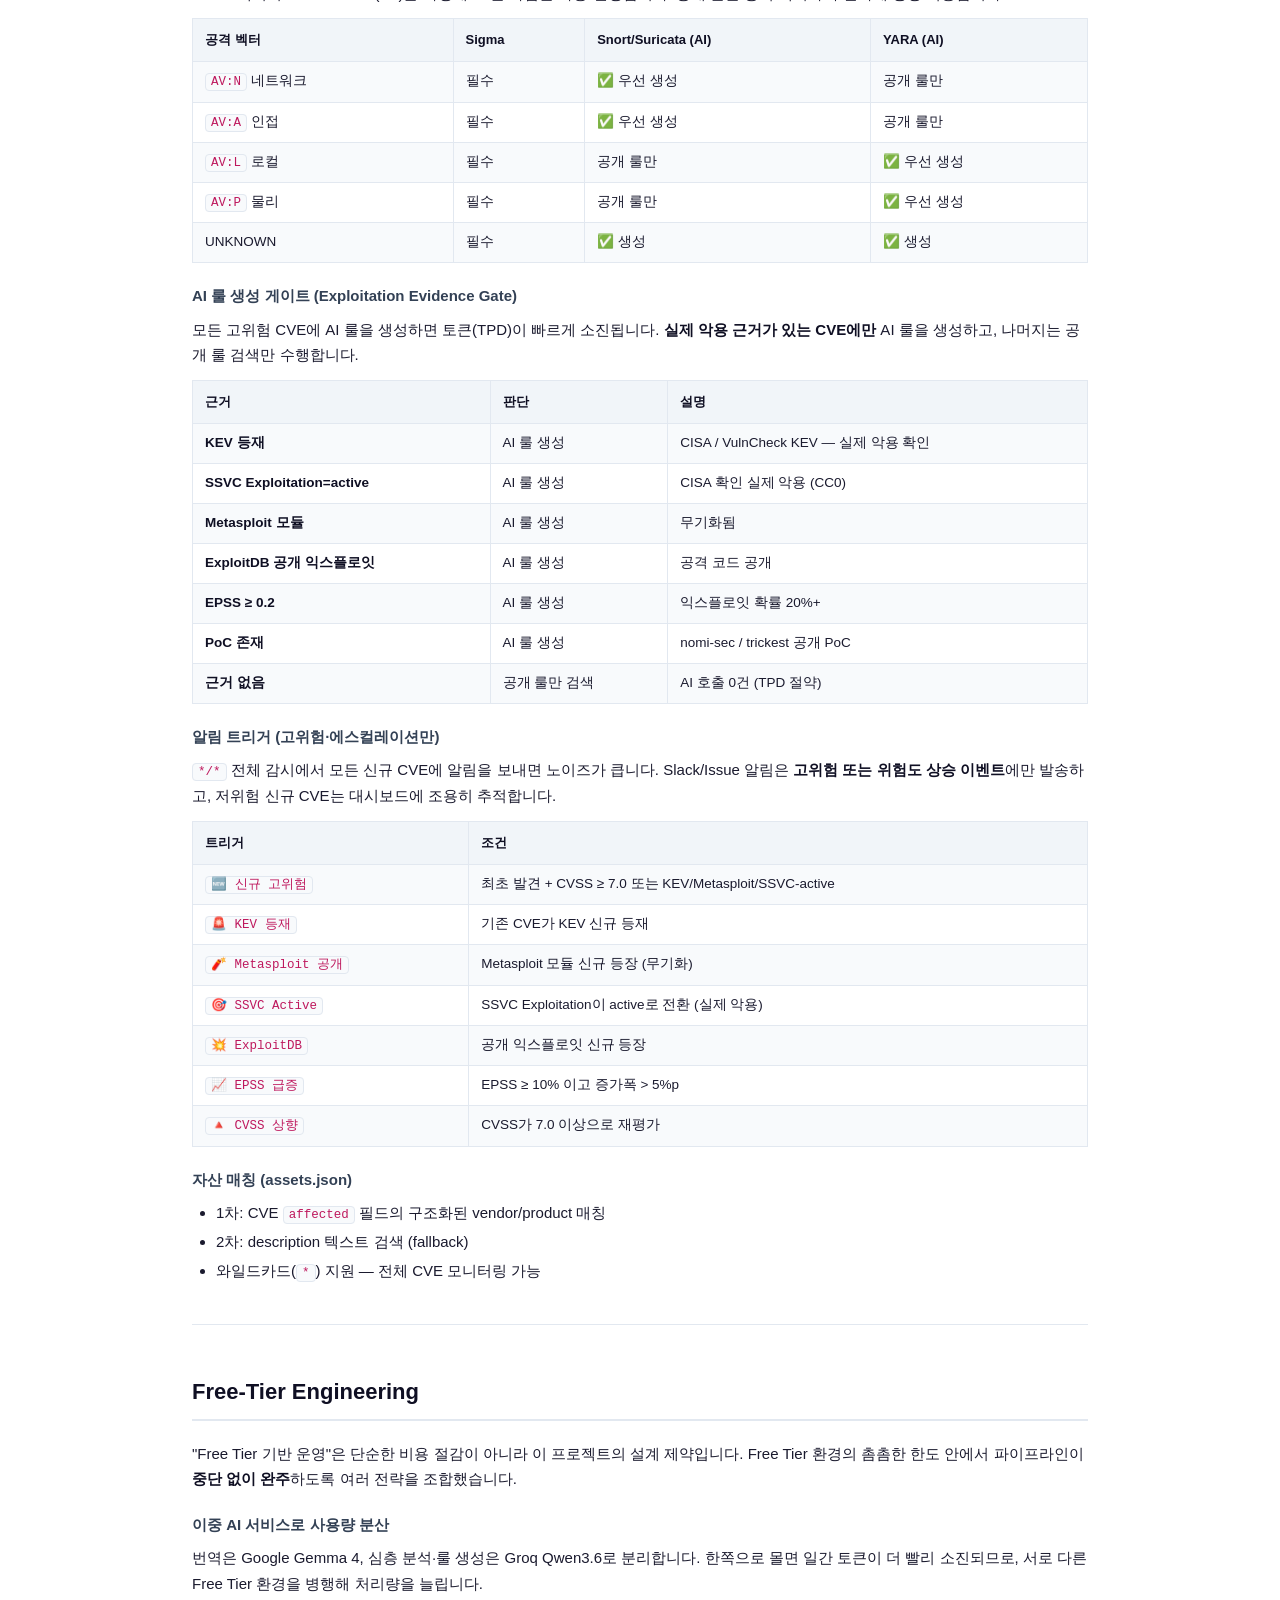
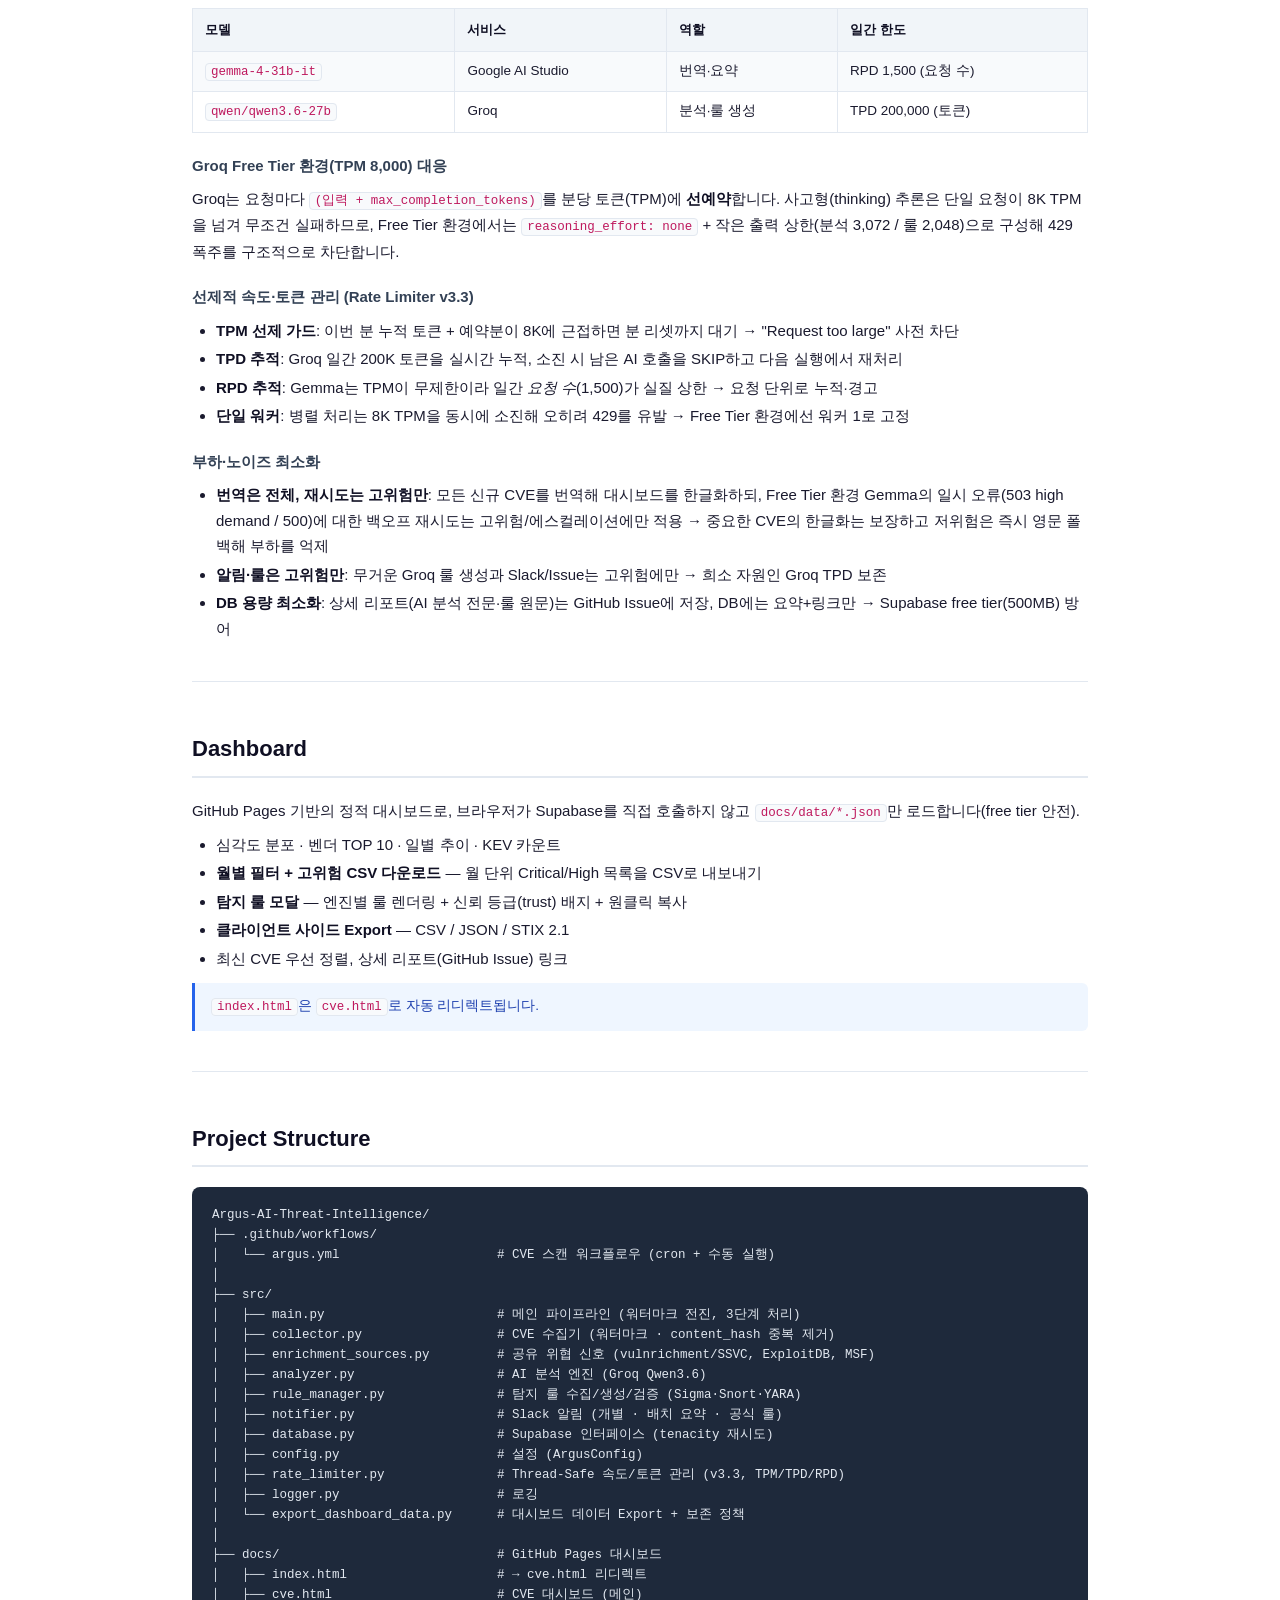
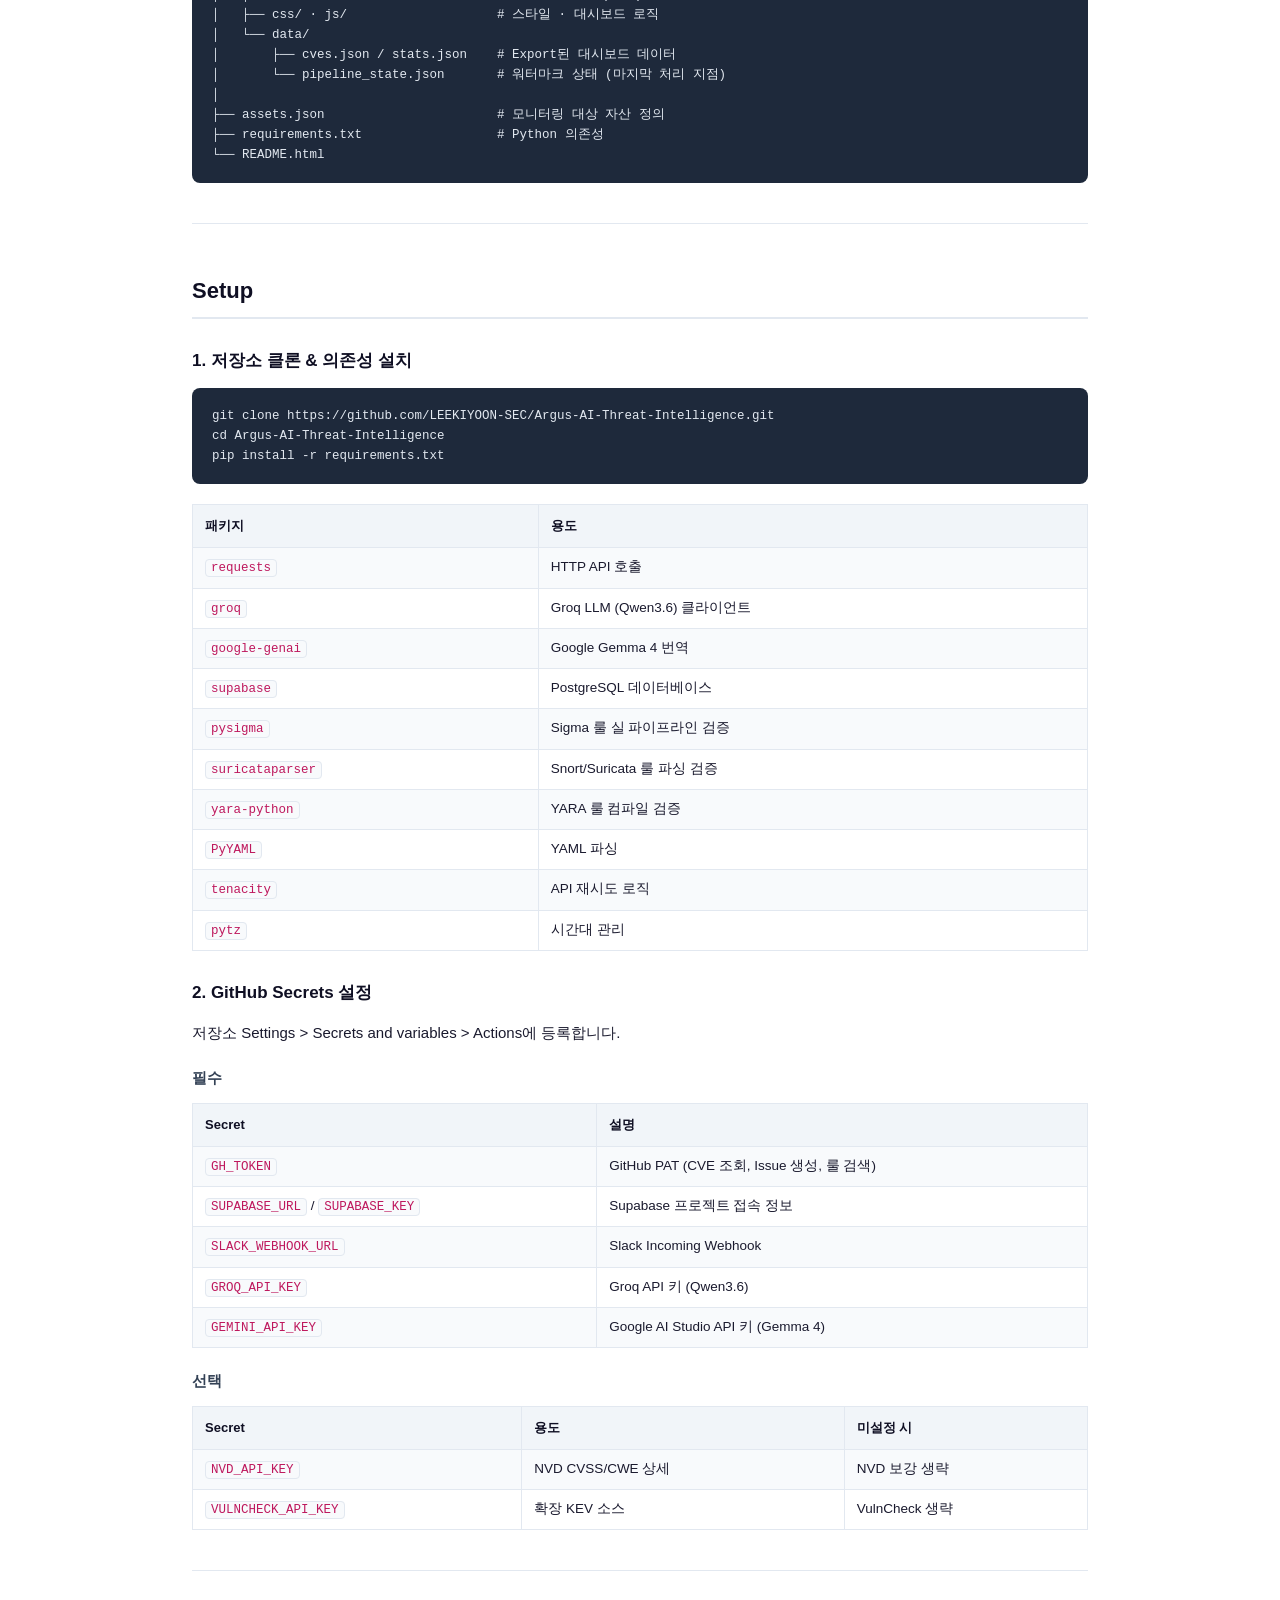
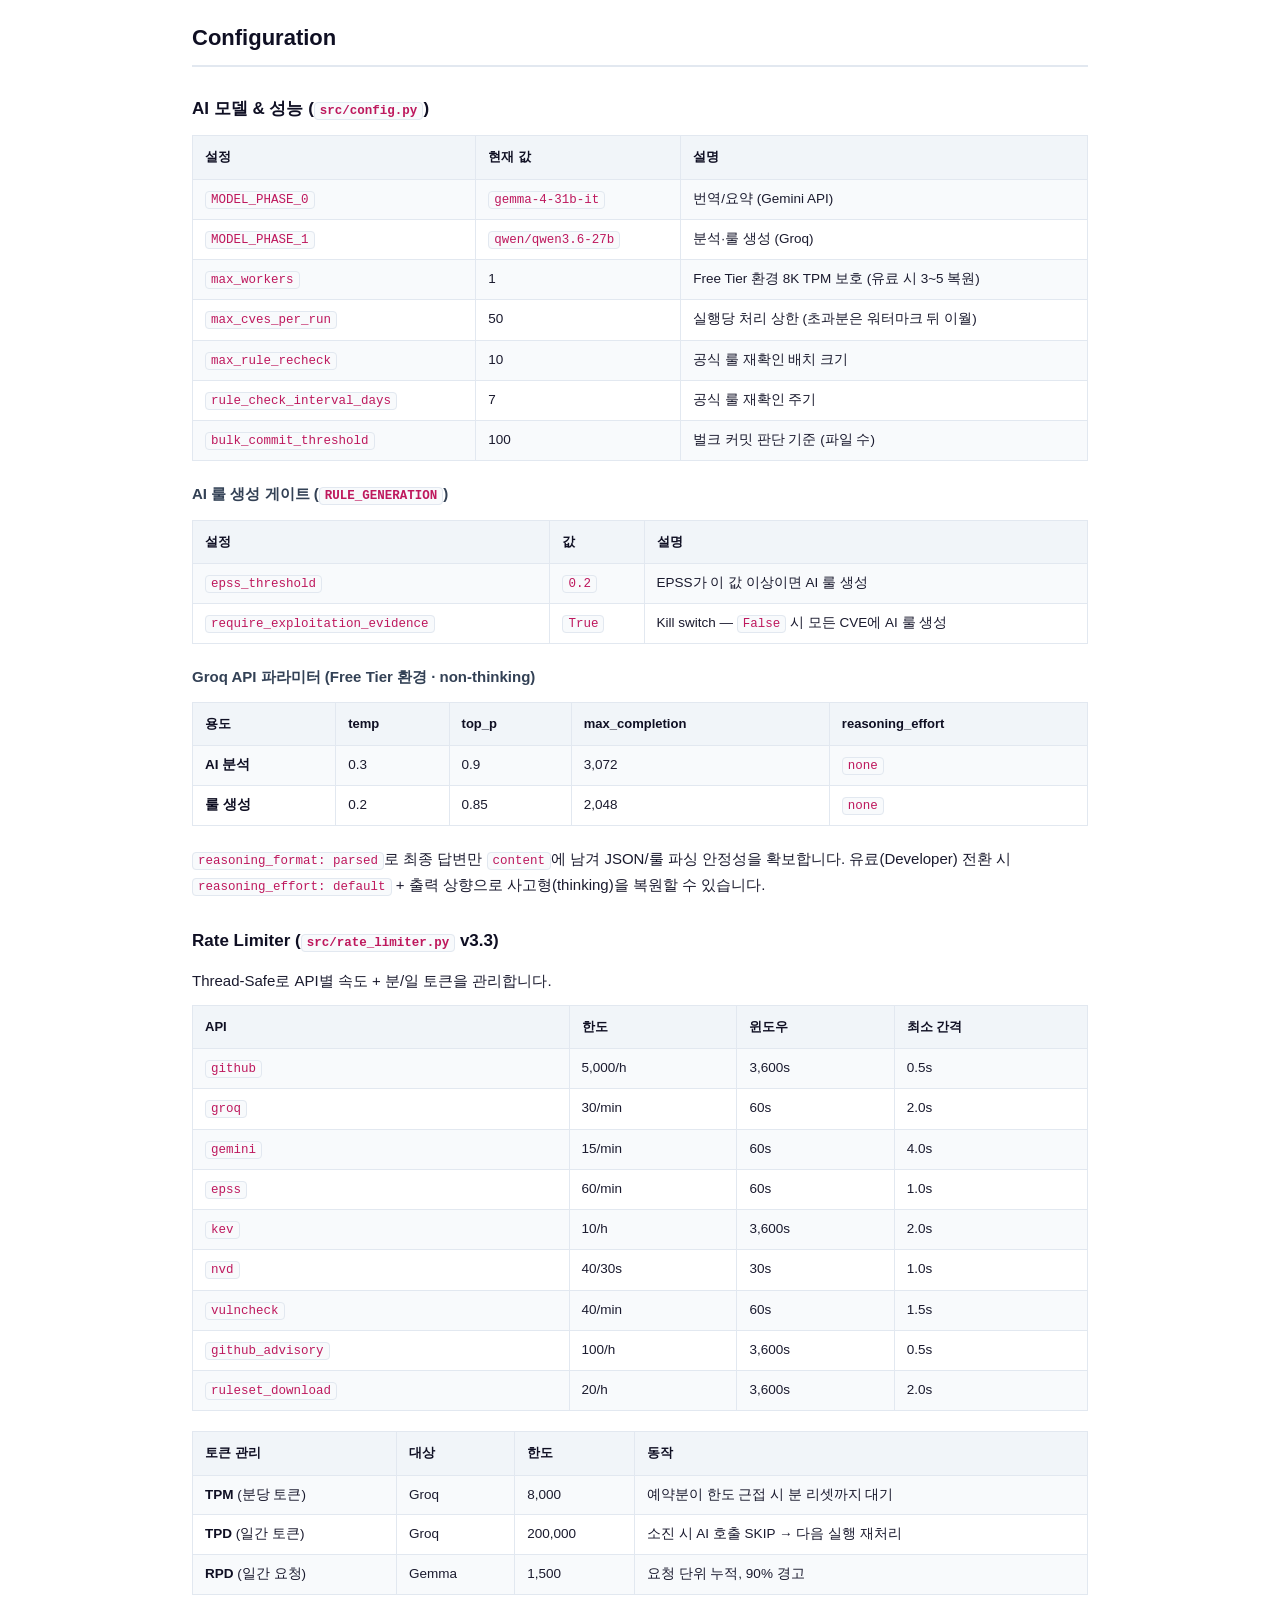
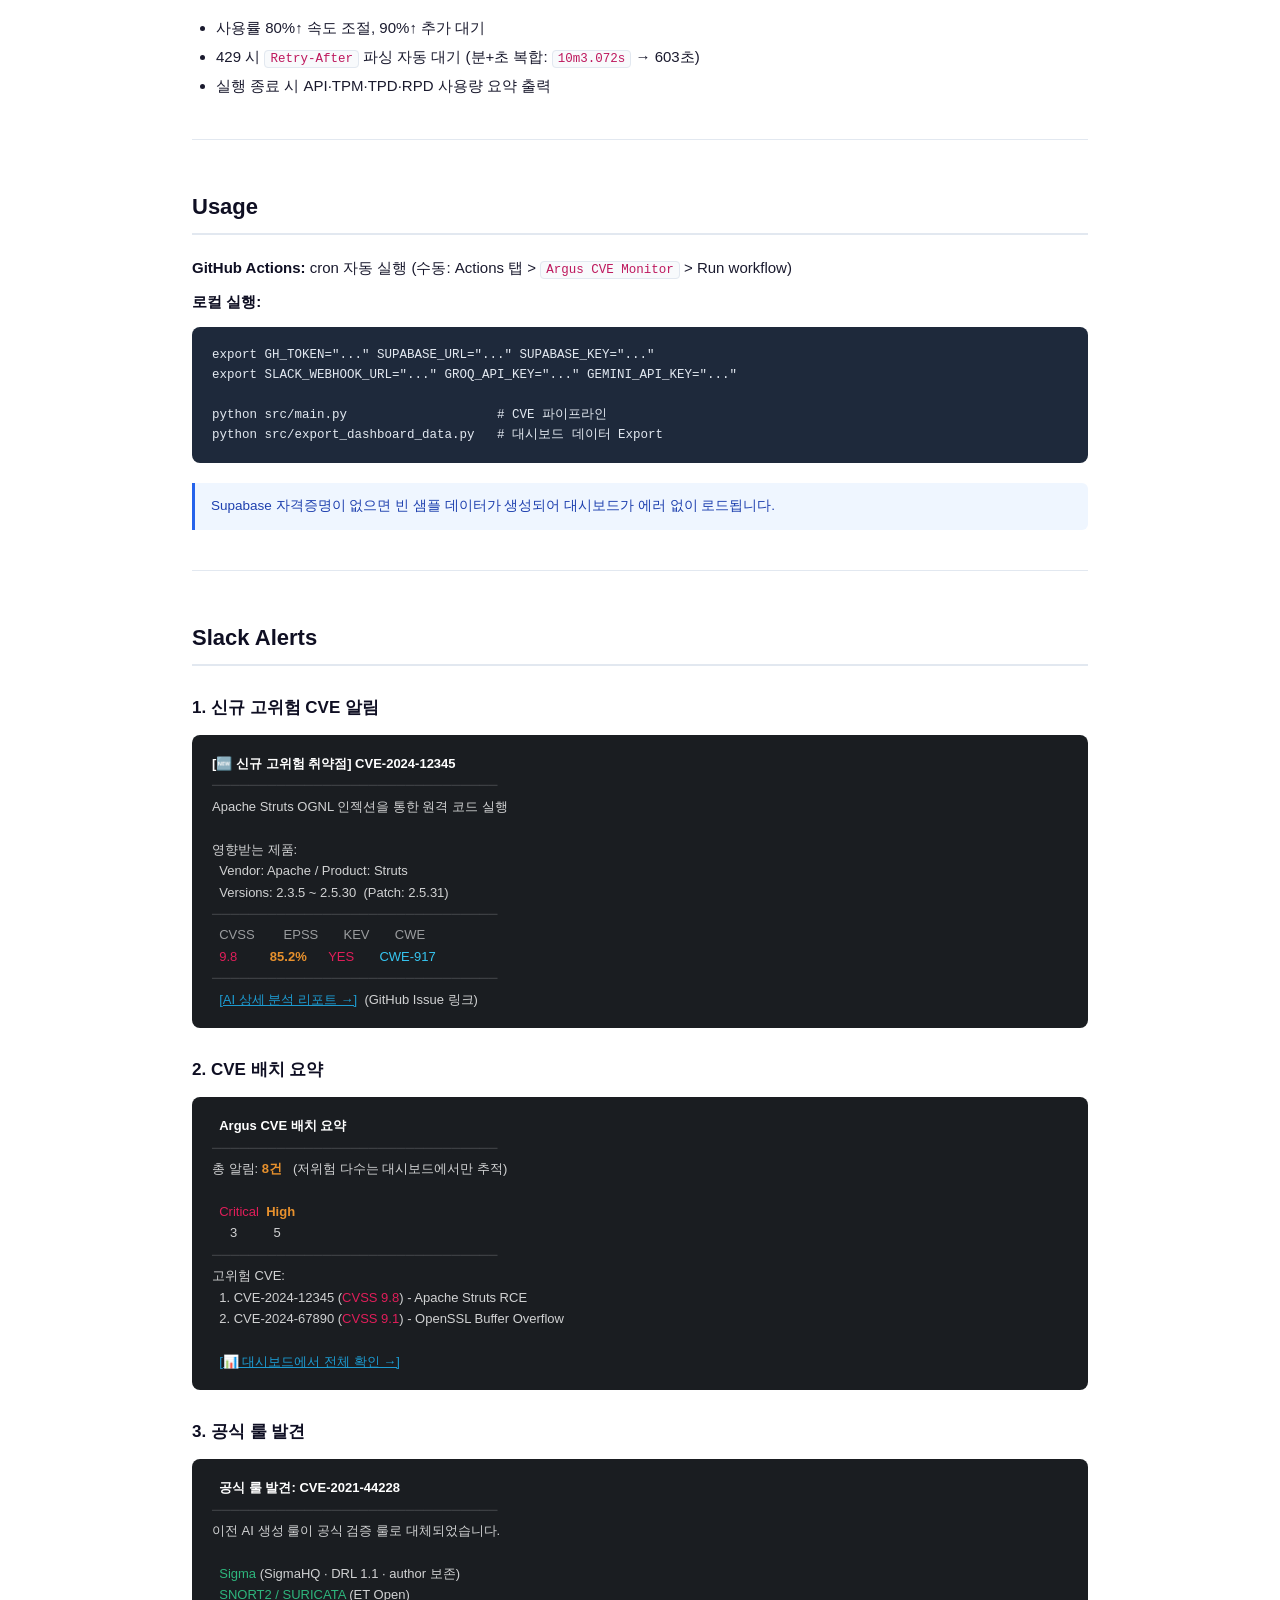
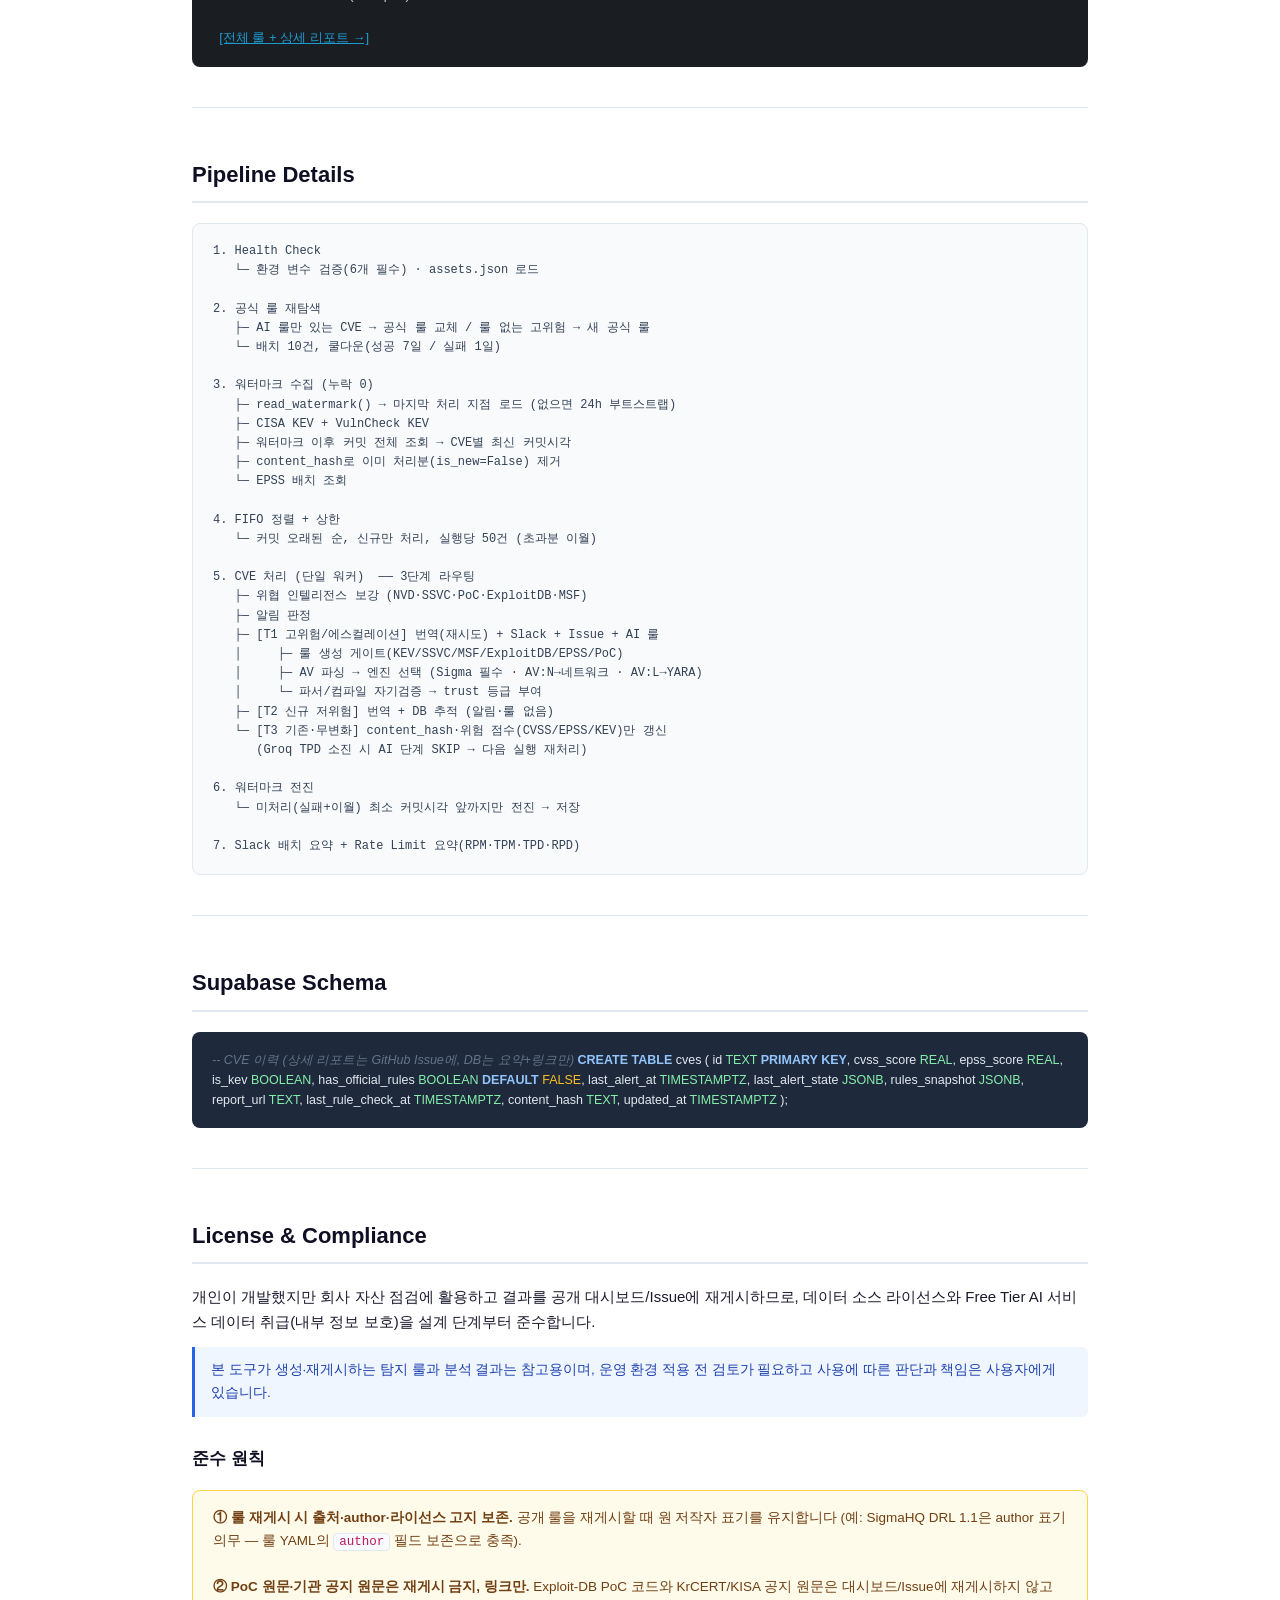
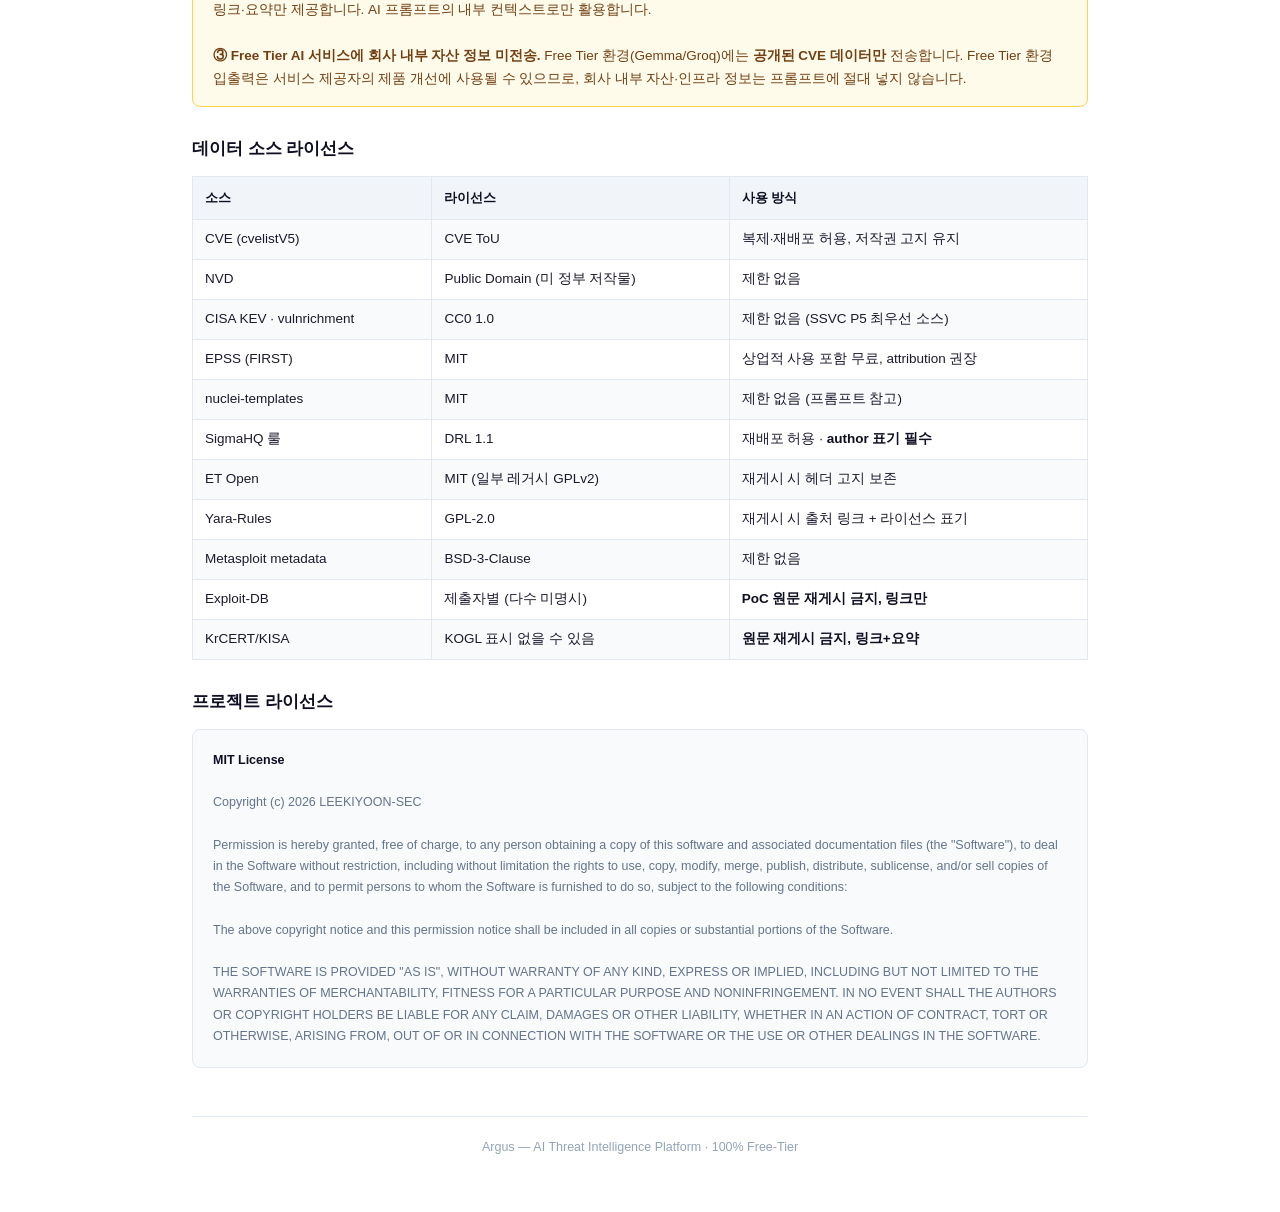
==== commit 8660629e: "docs: License & Compliance에 참고용 고지(disclaimer) 추가 탐지 룰·분석 결과는 참고용이며 운영 환경 적용 전 검토 필요, 사용 책임은 사용자에게 있" ====
--- a/README.html
+++ b/README.html
@@ -1033,6 +1033,8 @@
 <p>개인이 개발했지만 회사 자산 점검에 활용하고 결과를 공개 대시보드/Issue에 재게시하므로, 데이터 소스 라이선스와
 Free Tier AI 서비스 데이터 취급(내부 정보 보호)을 설계 단계부터 준수합니다.</p>
 
+<blockquote><p>본 도구가 생성·재게시하는 탐지 룰과 분석 결과는 참고용이며, 운영 환경 적용 전 검토가 필요하고 사용에 따른 판단과 책임은 사용자에게 있습니다.</p></blockquote>
+
 <h3>준수 원칙</h3>
 <div class="callout">
   <strong>① 룰 재게시 시 출처·author·라이선스 고지 보존.</strong> 공개 룰을 재게시할 때 원 저작자 표기를 유지합니다
